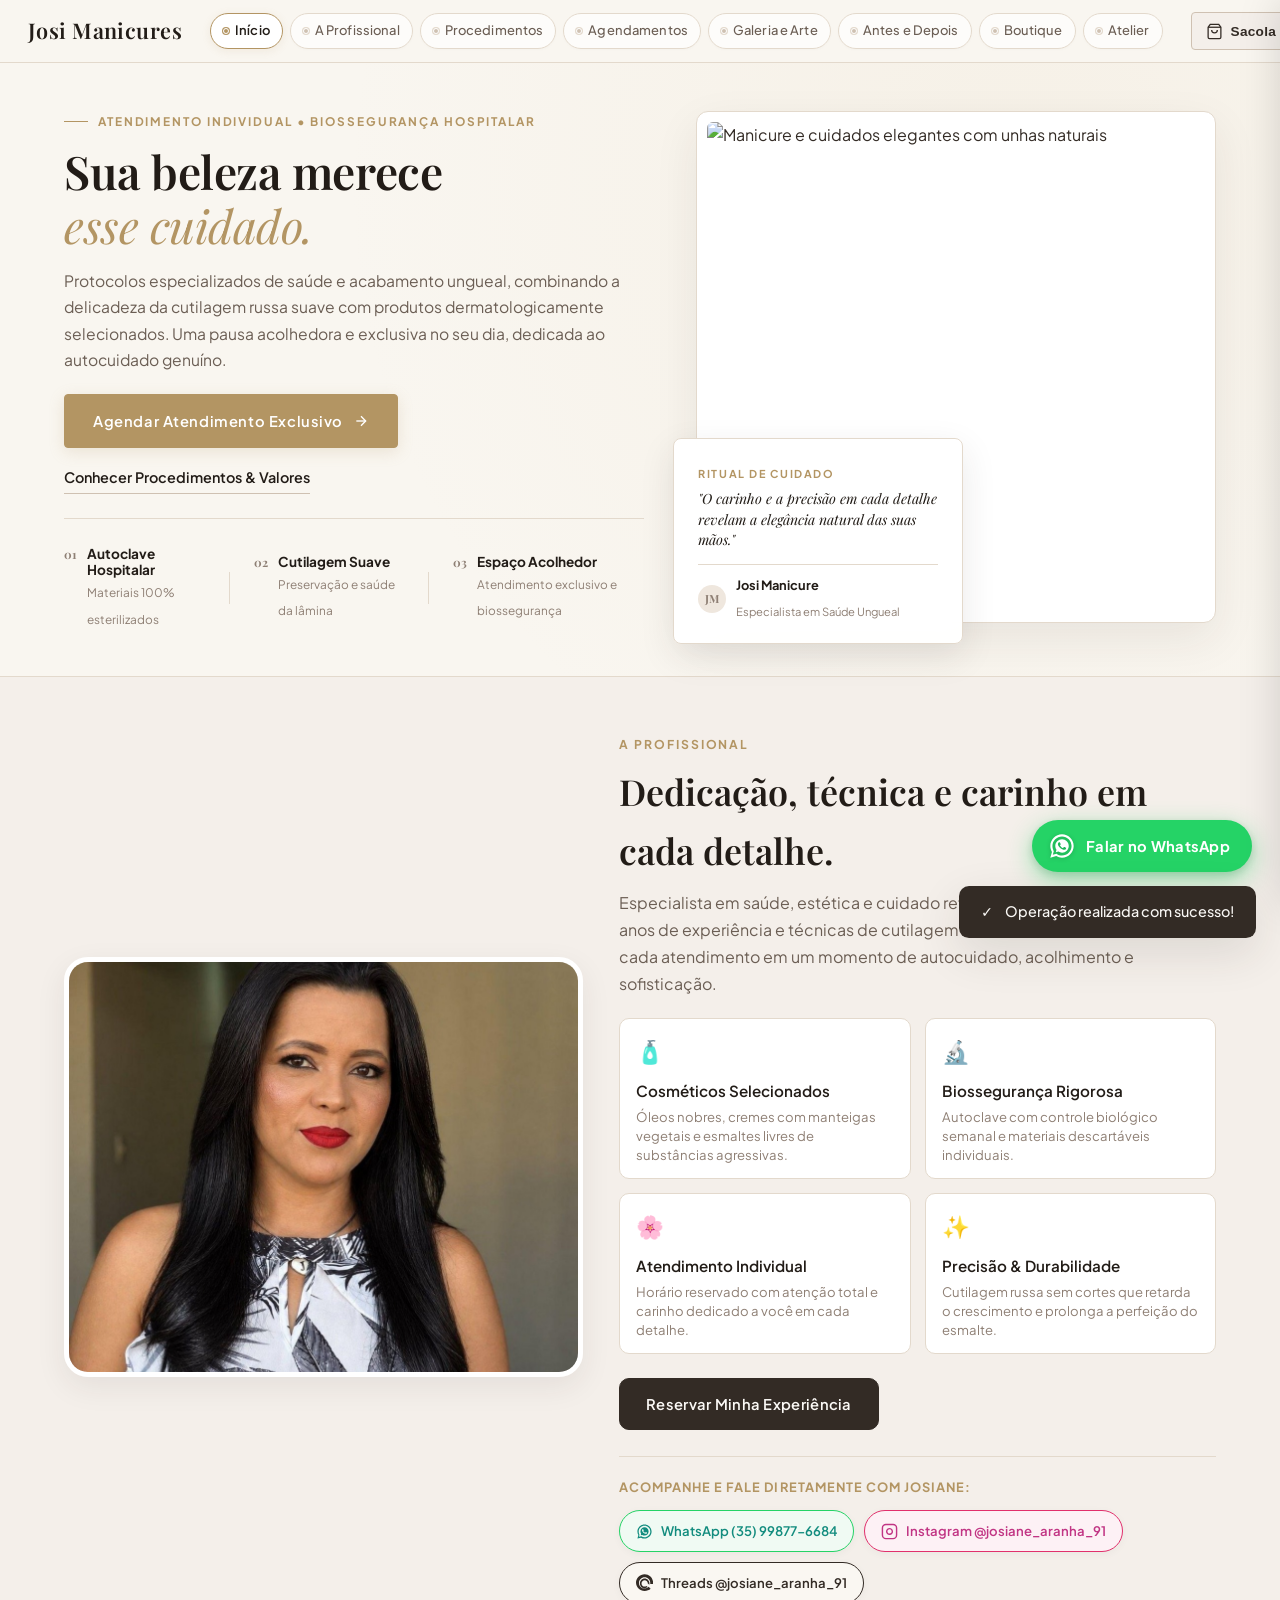
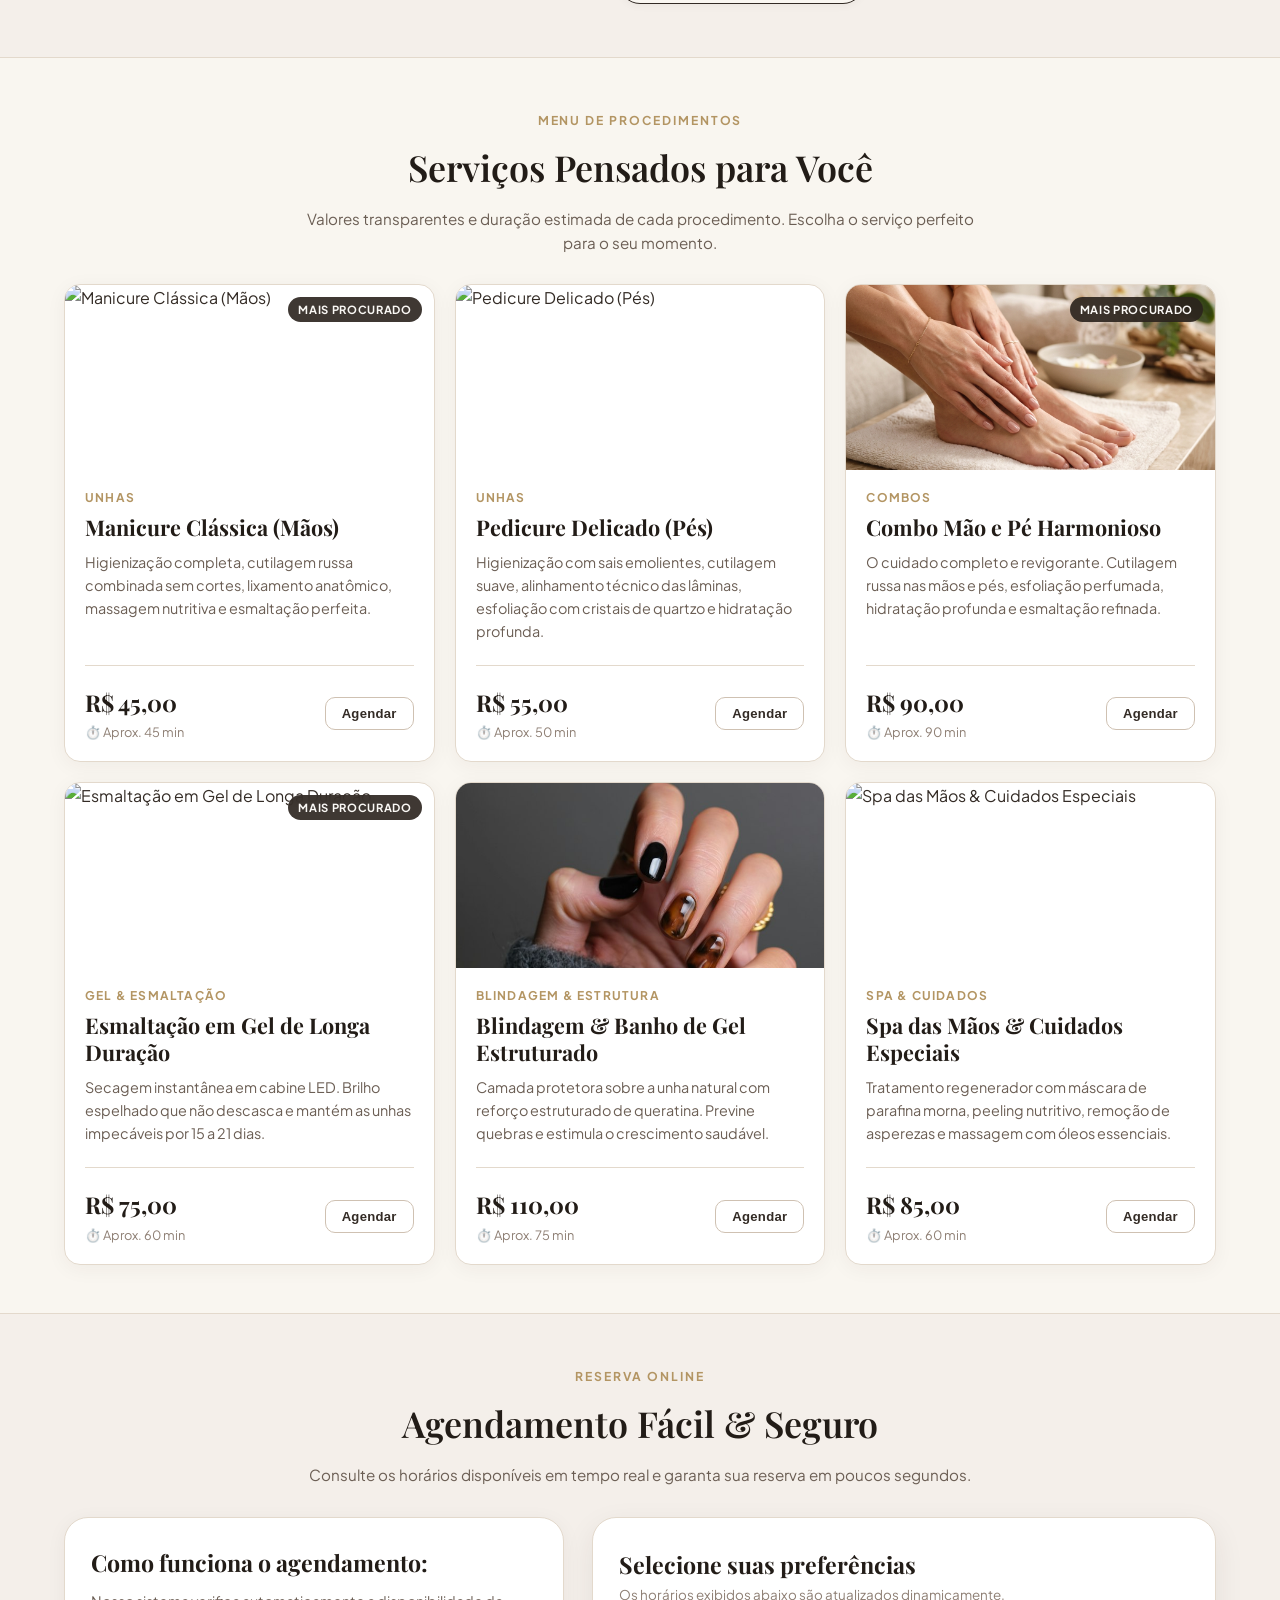
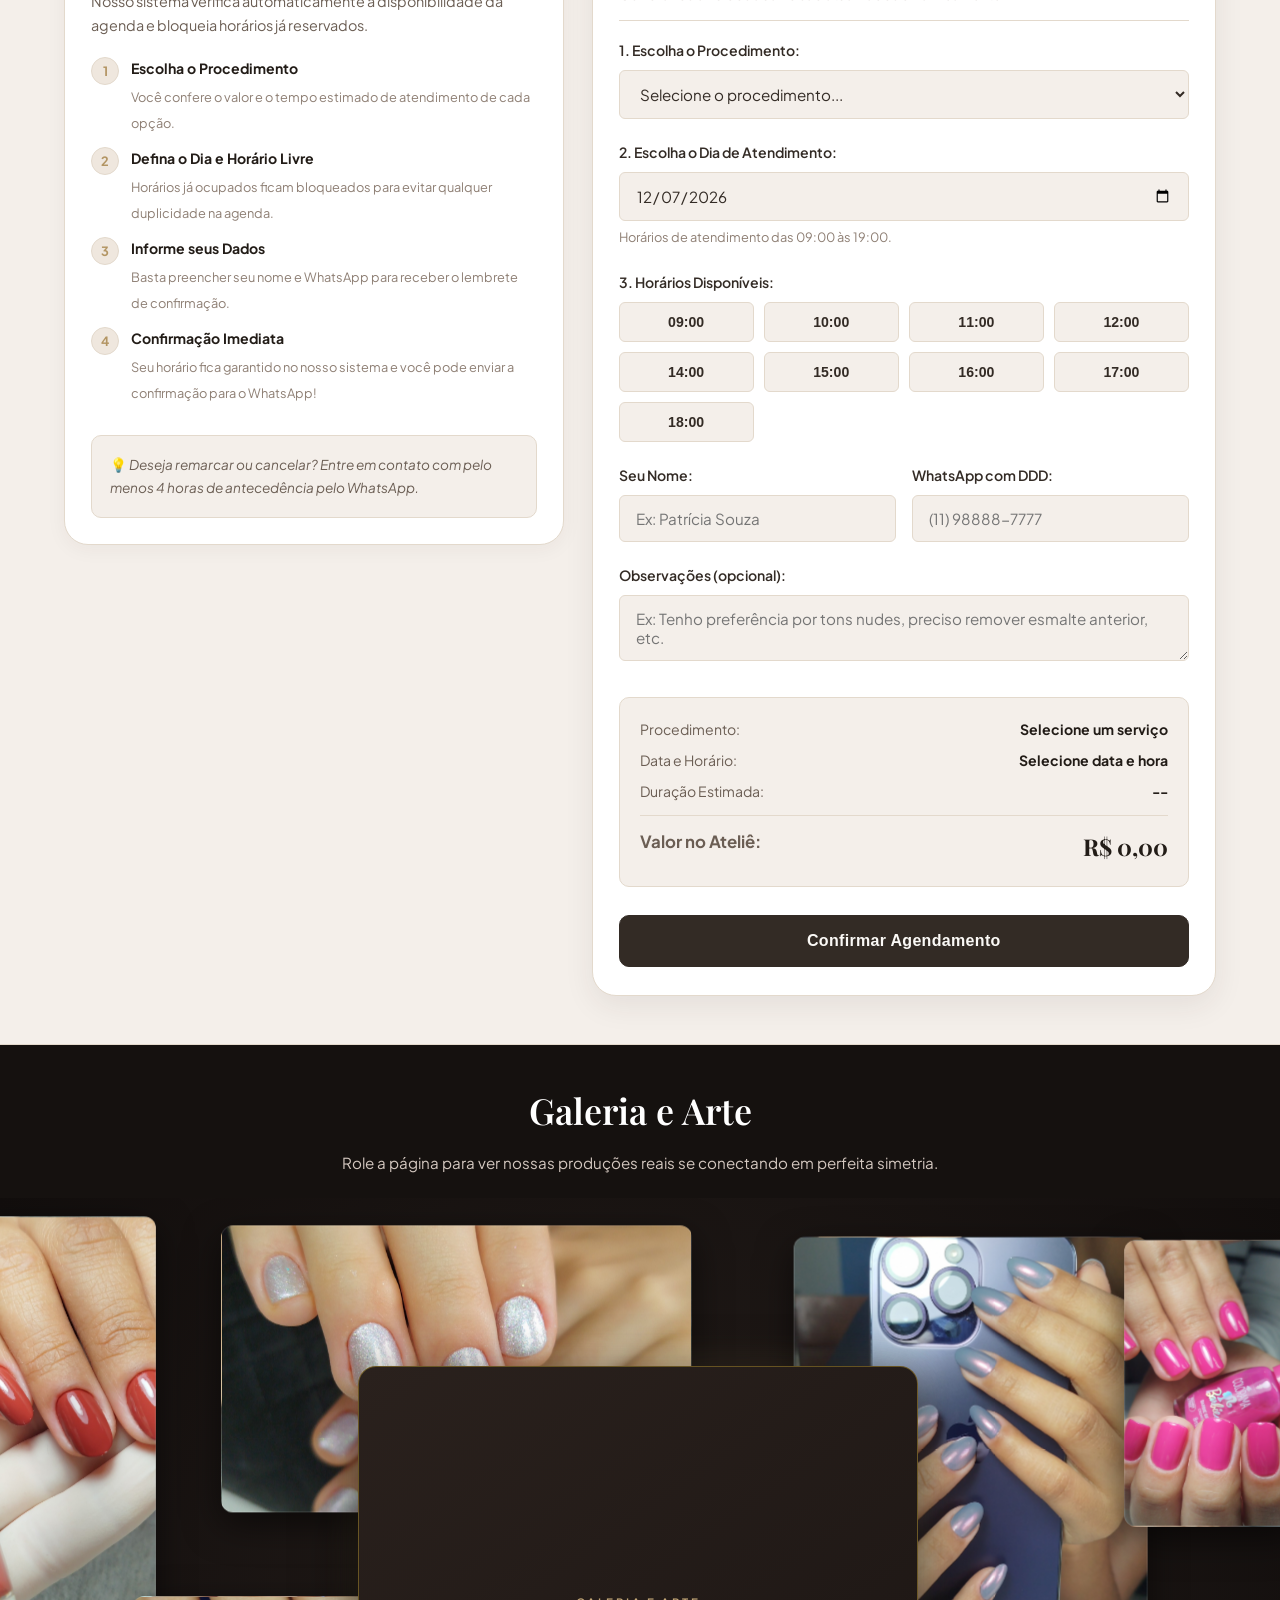
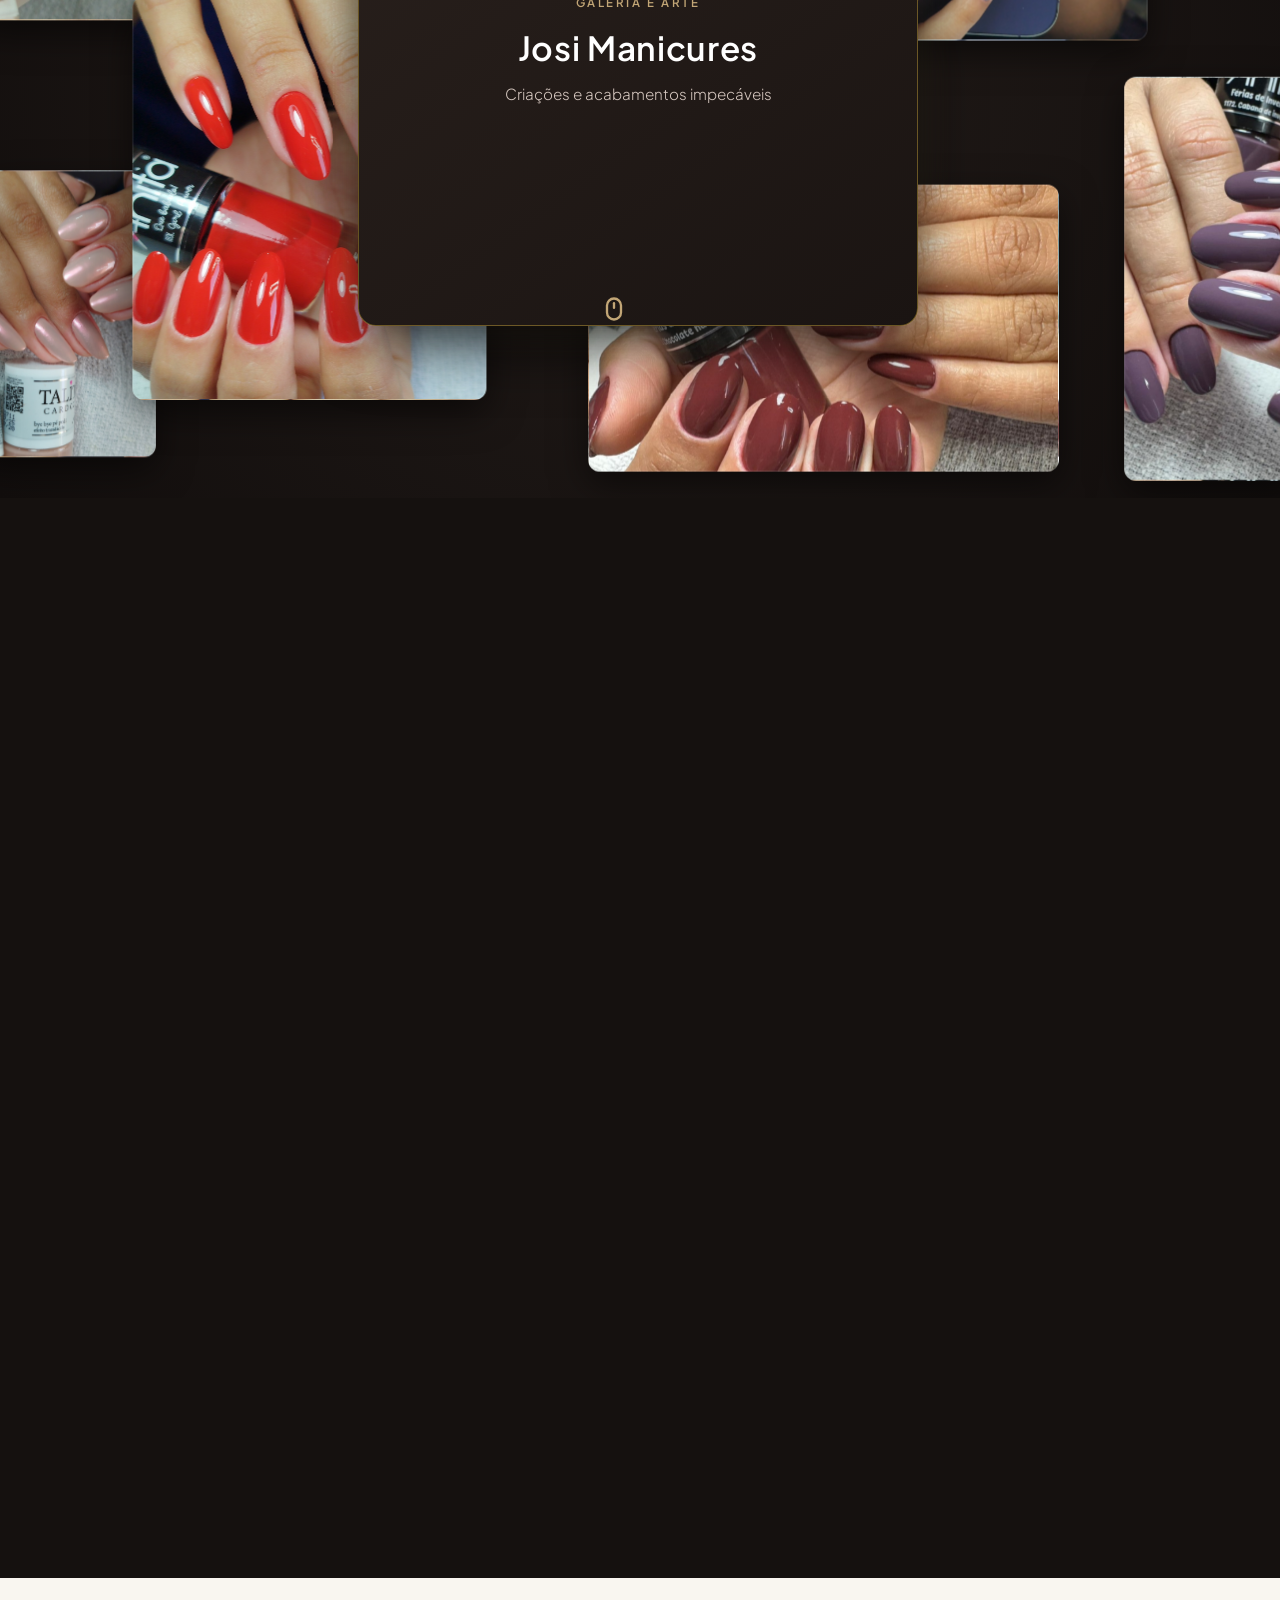
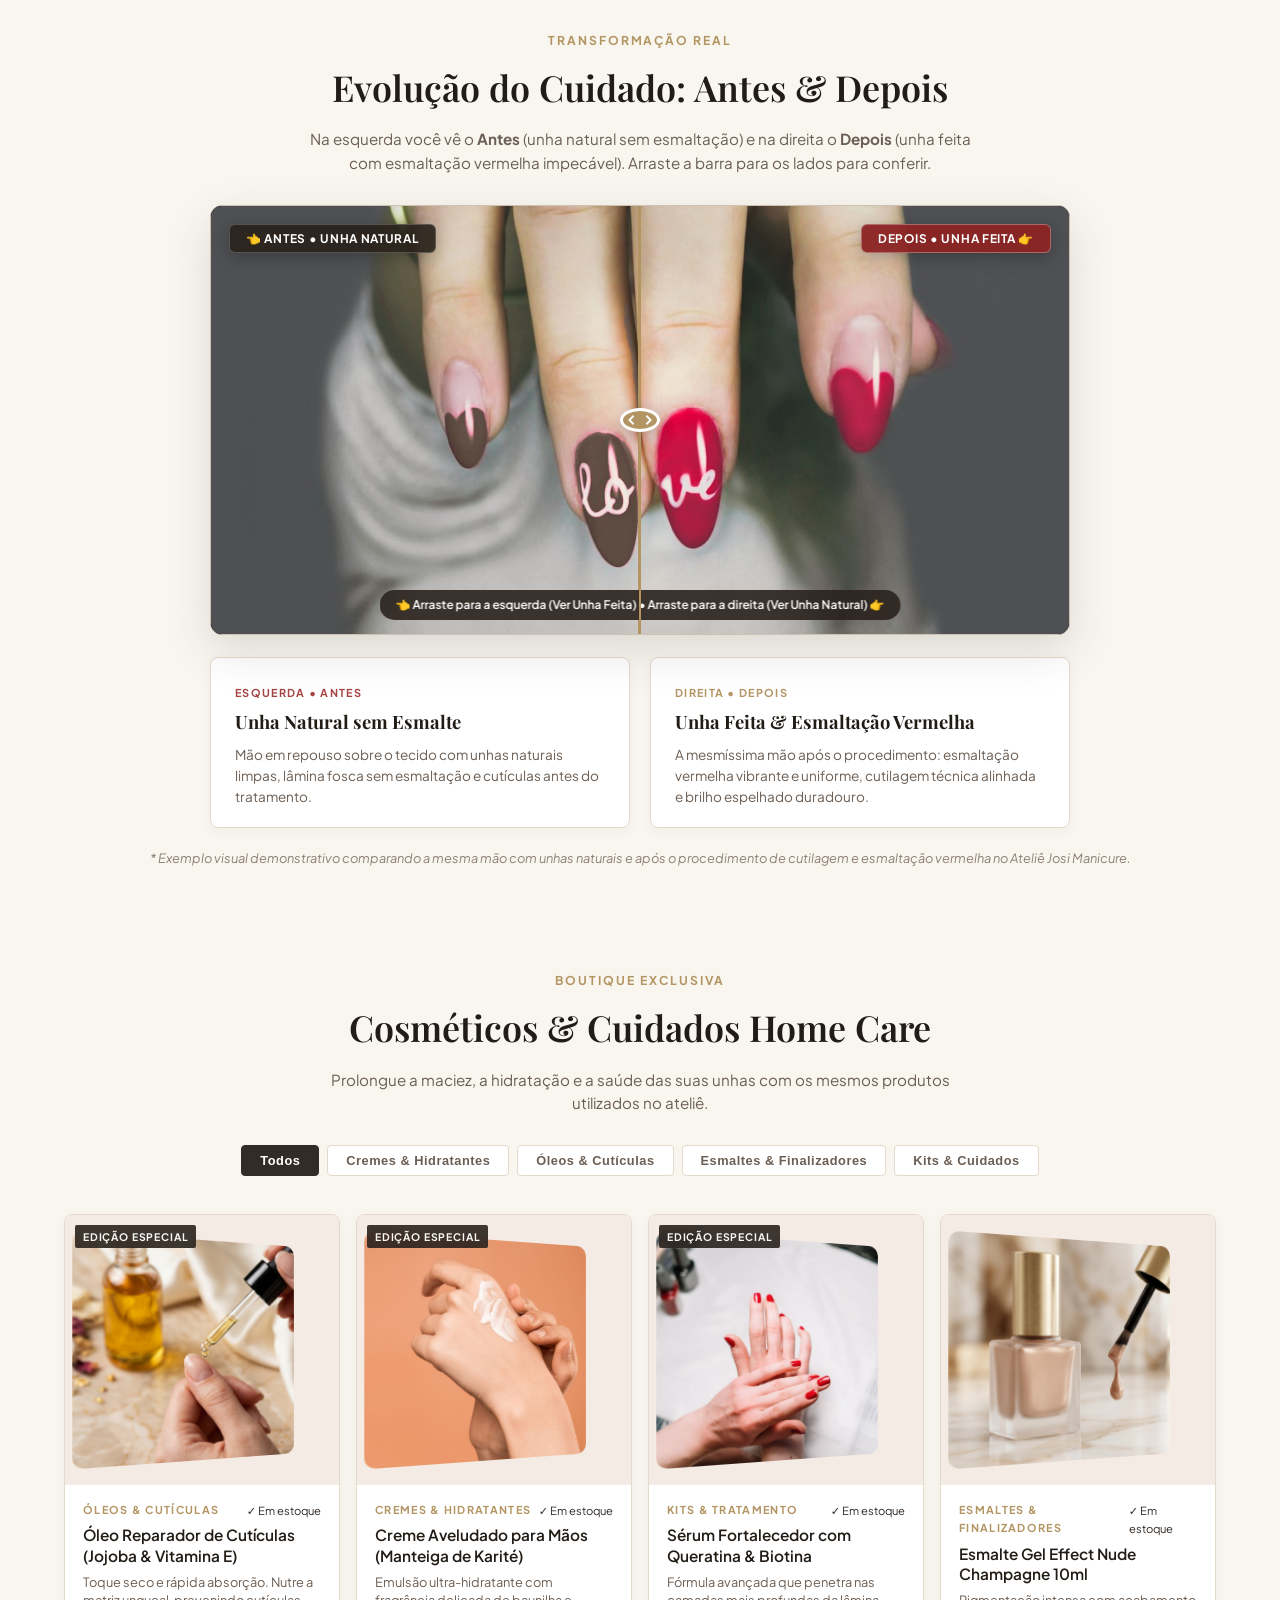
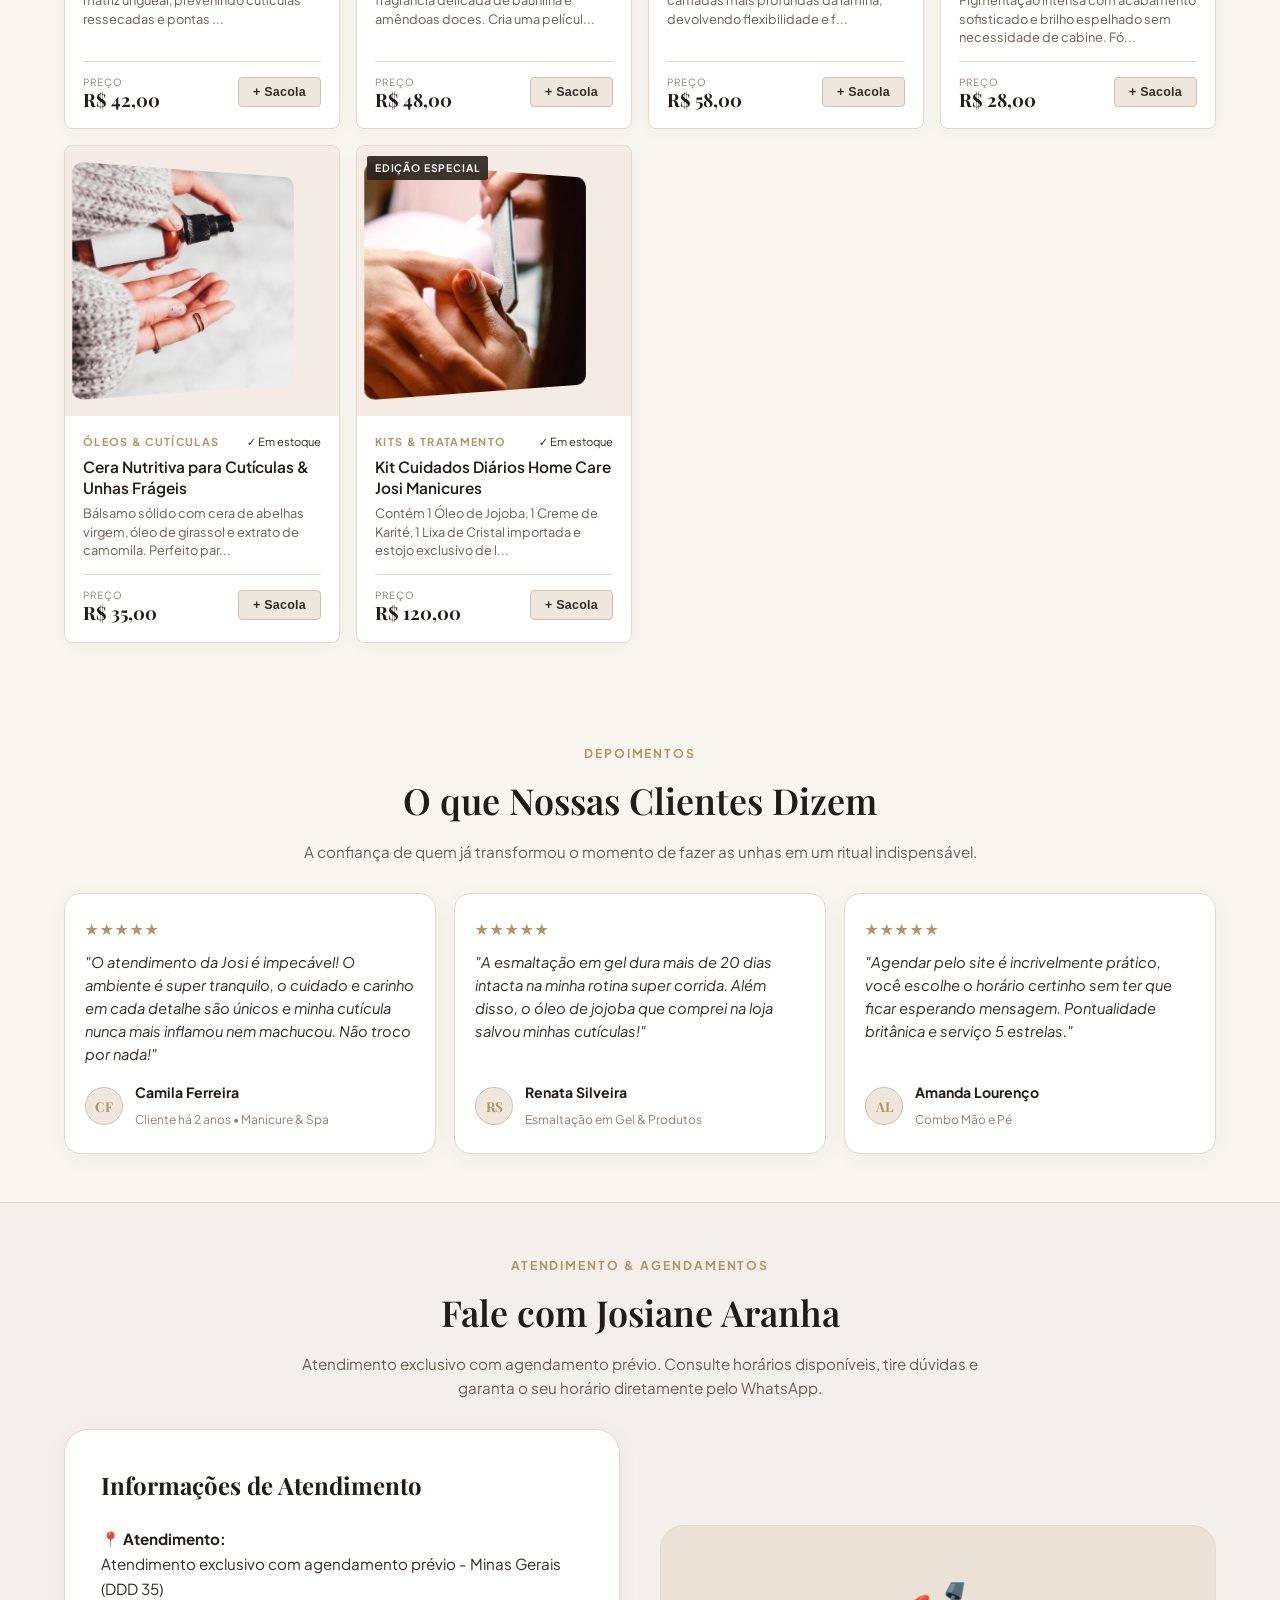
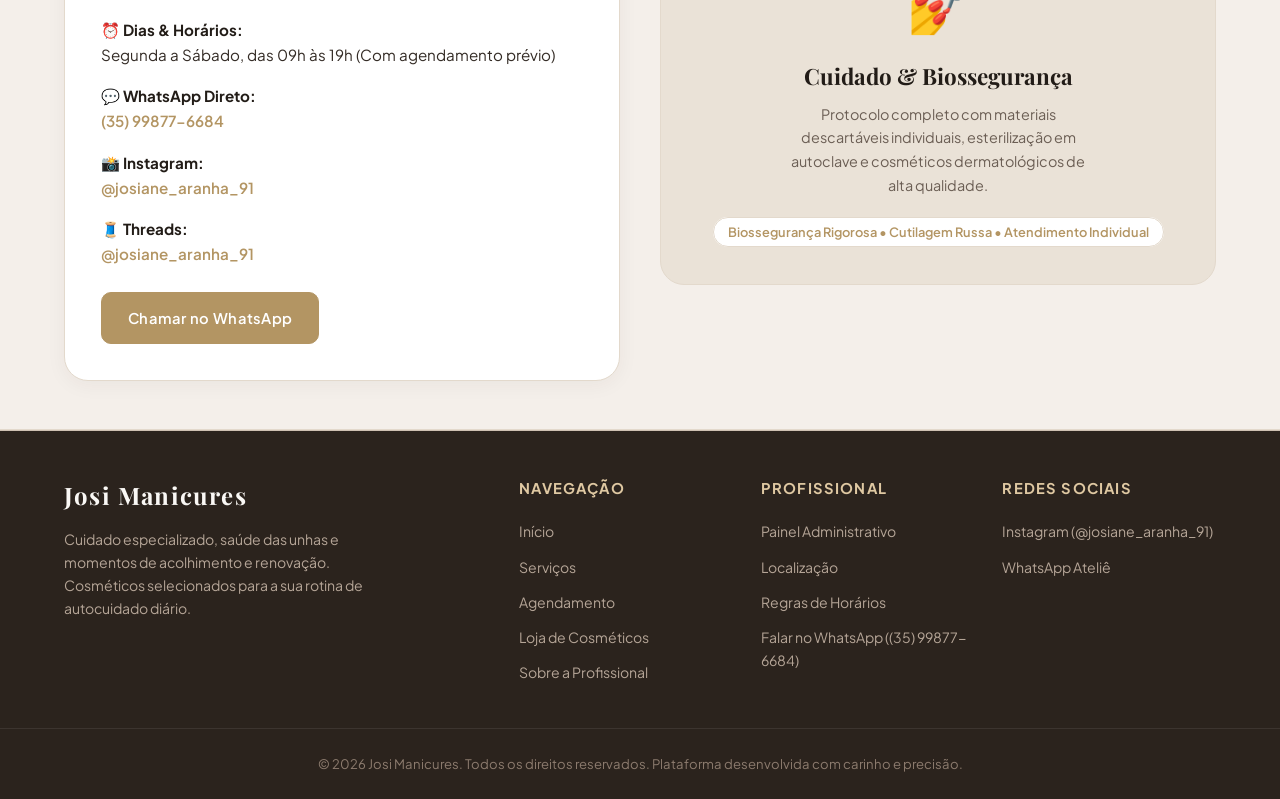
==== index.html @ b4ac2c83 "Reordenar secoes conforme solicitado: A Profissional -> Agendamentos -> Galeria e Arte -> Antes e De" ====
<!DOCTYPE html>
<html lang="pt-BR">
<head>
  <meta charset="UTF-8">
  <meta name="viewport" content="width=device-width, initial-scale=1.0">
  <title>Josi Manicure | Ateliê Privé de Beleza & Saúde Ungueal</title>
  
  <!-- Fontes Google Nobres & Editoriais -->
  <link rel="preconnect" href="https://fonts.googleapis.com">
  <link rel="preconnect" href="https://fonts.gstatic.com" crossorigin>
  <link href="https://fonts.googleapis.com/css2?family=Playfair+Display:ital,wght@0,400;0,500;0,600;0,700;1,400;1,500&family=Plus+Jakarta+Sans:wght@300;400;500;600;700&display=swap" rel="stylesheet">
  
  <link rel="stylesheet" href="styles.css">
</head>
<body>

  <!-- Navbar de Estética Editorial (Painel Fixo Elegante) -->
  <header class="navbar">
    <div class="container nav-container">
      <!-- Identidade Visual: Só 'Josi Manicures' -->
      <a href="#home" class="brand-link" title="Josi Manicures">
        <span class="brand-title" id="navBrandTitle">Josi Manicures</span>
      </a>

      <!-- Menu Principal Centralizado & Elegante com Círculo em Cada Opção -->
      <nav class="nav-links" id="navLinks">
        <a href="#home" class="nav-item-btn active">
          <span class="nav-circle-dot"></span>
          <span>Início</span>
        </a>
        <a href="#sobre" class="nav-item-btn">
          <span class="nav-circle-dot"></span>
          <span class="nowrap-text">A Profissional</span>
        </a>
        <a href="#servicos" class="nav-item-btn">
          <span class="nav-circle-dot"></span>
          <span>Procedimentos</span>
        </a>
        <a href="#agendamento" class="nav-item-btn">
          <span class="nav-circle-dot"></span>
          <span>Agendamentos</span>
        </a>
        <a href="#galeria" class="nav-item-btn">
          <span class="nav-circle-dot"></span>
          <span>Galeria e Arte</span>
        </a>
        <a href="#transformacoes" class="nav-item-btn">
          <span class="nav-circle-dot"></span>
          <span>Antes e Depois</span>
        </a>
        <a href="#loja" class="nav-item-btn">
          <span class="nav-circle-dot"></span>
          <span>Boutique</span>
        </a>
        <a href="#contato" class="nav-item-btn">
          <span class="nav-circle-dot"></span>
          <span>Atelier</span>
        </a>
      </nav>

      <!-- Ações do Header -->
      <div class="nav-actions">
        <!-- Sacola de Cosméticos Integrada & Coordenada -->
        <button class="nav-cart-btn" id="openCartBtn" aria-label="Abrir Sacola de Cosméticos">
          <svg width="17" height="17" viewBox="0 0 24 24" fill="none" stroke="currentColor" stroke-width="1.8">
            <path d="M6 2L3 6v14a2 2 0 0 0 2 2h14a2 2 0 0 0 2-2V6l-3-4z"></path>
            <line x1="3" y1="6" x2="21" y2="6"></line>
            <path d="M16 10a4 4 0 0 1-8 0"></path>
          </svg>
          <span class="nav-cart-label">Sacola</span>
          <span class="cart-badge" id="cartBadgeCount">0</span>
        </button>

        <!-- Botão de Agendamento Editorial -->
        <a href="#agendamento" class="btn-editorial-book">
          <span>Agendar</span>
          <span class="btn-arrow-icon">→</span>
        </a>

        <!-- Menu Mobile -->
        <button class="menu-toggle-btn" id="menuToggleBtn" aria-label="Abrir Menu">
          <span></span>
          <span></span>
          <span></span>
        </button>
      </div>
    </div>
  </header>

  <!-- Banner Principal / Composição Editorial Assimétrica -->
  <section class="hero-section" id="home">
    <div class="container">
      <div class="hero-editorial-grid">
        
        <!-- Coluna Esquerda: Conteúdo & Tipografia com Voz de Atelier -->
        <div class="hero-editorial-left">
          <div class="hero-collection-stamp">
            <span class="stamp-line"></span>
            <span class="stamp-text">ATENDIMENTO INDIVIDUAL • BIOSSEGURANÇA HOSPITALAR</span>
          </div>

          <h1 class="hero-editorial-heading">
            Sua beleza merece <br>
            <span class="serif-accent">esse cuidado.</span>
          </h1>

          <p class="hero-editorial-body" id="heroDesc">
            Protocolos especializados de saúde e acabamento ungueal, combinando a delicadeza 
            da cutilagem russa suave com produtos dermatologicamente selecionados. 
            Uma pausa acolhedora e exclusiva no seu dia, dedicada ao autocuidado genuíno.
          </p>

          <!-- Bloco de Agendamento Refinado -->
          <div class="hero-editorial-actions">
            <a href="#agendamento" class="btn-atelier-primary">
              <span>Agendar Atendimento Exclusivo</span>
              <svg width="16" height="16" viewBox="0 0 24 24" fill="none" stroke="currentColor" stroke-width="2">
                <line x1="5" y1="12" x2="19" y2="12"></line>
                <polyline points="12 5 19 12 12 19"></polyline>
              </svg>
            </a>
            <a href="#servicos" class="btn-atelier-secondary">
              <span>Conhecer Procedimentos & Valores</span>
            </a>
          </div>

          <!-- Pilares de Confiança em Linha Fina Editorial -->
          <div class="hero-editorial-manifesto">
            <div class="manifesto-pill">
              <span class="manifesto-num">01</span>
              <div>
                <strong>Autoclave Hospitalar</strong>
                <span>Materiais 100% esterilizados</span>
              </div>
            </div>
            <div class="manifesto-sep"></div>
            <div class="manifesto-pill">
              <span class="manifesto-num">02</span>
              <div>
                <strong>Cutilagem Suave</strong>
                <span>Preservação e saúde da lâmina</span>
              </div>
            </div>
            <div class="manifesto-sep"></div>
            <div class="manifesto-pill">
              <span class="manifesto-num">03</span>
              <div>
                <strong>Espaço Acolhedor</strong>
                <span>Atendimento exclusivo e biossegurança</span>
              </div>
            </div>
          </div>
        </div>

        <!-- Coluna Direita: Fotografia Editorial Ampla & Sobreposição de Detalhe -->
        <div class="hero-editorial-right">
          <div class="editorial-portrait-frame">
            <img src="https://images.unsplash.com/photo-1604654894610-df63bc536371?auto=format&fit=crop&w=900&q=85" 
                 alt="Manicure e cuidados elegantes com unhas naturais" 
                 class="editorial-main-img" id="heroImage">
            
            <!-- Detalhe Flutuante Assimétrico (Sensorial) -->
            <div class="editorial-overlap-card">
              <span class="overlap-tag">RITUAL DE CUIDADO</span>
              <p class="overlap-quote">"O carinho e a precisão em cada detalhe revelam a elegância natural das suas mãos."</p>
              <div class="overlap-signature">
                <span class="sig-monogram">JM</span>
                <div>
                  <strong>Josi Manicure</strong>
                  <span>Especialista em Saúde Ungueal</span>
                </div>
              </div>
            </div>
          </div>
        </div>

      </div>
    </div>
  </section>

  <!-- Seção Sobre a Profissional -->
  <section class="section section-bg-soft" id="sobre">
    <div class="container">
      <div class="about-grid">
        <div class="about-img-box">
          <img src="assets/josi-profissional.jpg" 
               alt="Josiane Aranha - Especialista em Saúde e Estética Ungueal" 
               class="about-img" id="aboutProfessionalPhoto">
        </div>
        <div class="about-content">
          <span class="section-tag">A PROFISSIONAL</span>
          <h2 class="section-title">Dedicação, técnica e carinho em cada detalhe.</h2>
          <p class="about-bio" id="aboutBioText">
            Olá, seja muito bem-vinda! Acredito que cuidar das mãos e dos pés vai muito além da estética: é um ritual de amor-próprio, autoestima e relaxamento.
            Trabalho com protocolos rigorosos de biossegurança hospitalar, instrumentos esterilizados em autoclave e produtos de alta tecnologia dermatológica para garantir saúde e durabilidade às suas unhas.
          </p>

          <div class="about-pillars">
            <div class="pillar-item">
              <div class="pillar-icon">🧴</div>
              <h4>Cosméticos Selecionados</h4>
              <p>Óleos nobres, cremes com manteigas vegetais e esmaltes livres de substâncias agressivas.</p>
            </div>
            <div class="pillar-item">
              <div class="pillar-icon">🔬</div>
              <h4>Biossegurança Rigorosa</h4>
              <p>Autoclave com controle biológico semanal e materiais descartáveis individuais.</p>
            </div>
            <div class="pillar-item">
              <div class="pillar-icon">🌸</div>
              <h4>Atendimento Individual</h4>
              <p>Horário reservado com atenção total e carinho dedicado a você em cada detalhe.</p>
            </div>
            <div class="pillar-item">
              <div class="pillar-icon">✨</div>
              <h4>Precisão & Durabilidade</h4>
              <p>Cutilagem russa sem cortes que retarda o crescimento e prolonga a perfeição do esmalte.</p>
            </div>
          </div>

          <div class="about-actions-group">
            <a href="#agendamento" class="btn btn-primary">Reservar Minha Experiência</a>
          </div>

          <!-- Contato Direto e Redes da Profissional (WhatsApp, Instagram, Threads) -->
          <div class="about-direct-contact">
            <span class="about-contact-label">Acompanhe e fale diretamente com Josiane:</span>
            <div class="about-social-buttons">
              <a href="https://wa.me/5535998776684" target="_blank" rel="noopener noreferrer" class="social-contact-pill whatsapp-pill">
                <svg width="17" height="17" viewBox="0 0 24 24" fill="currentColor">
                  <path d="M12.031 6.172c-3.181 0-5.767 2.586-5.768 5.766-.001 1.298.38 2.27 1.019 3.287l-.582 2.128 2.182-.573c.978.58 1.911.928 3.145.929 3.178 0 5.767-2.587 5.768-5.766.001-3.187-2.575-5.77-5.764-5.771zm3.392 8.244c-.144.405-.837.774-1.17.824-.299.045-.677.063-1.092-.069-.252-.08-.575-.187-.988-.365-1.739-.751-2.874-2.502-2.961-2.617-.087-.116-.708-.94-.708-1.793s.448-1.273.607-1.446c.159-.173.346-.217.462-.217l.332.007c.106.005.249-.04.39.299.144.35.491 1.199.534 1.286.043.087.072.188.014.304-.058.116-.087.188-.173.289l-.26.304c-.087.086-.177.18-.076.353.101.174.45 0.743.965 1.202.664.591 1.224.774 1.397.86.173.086.275.072.376-.043.101-.116.433-.506.549-.679.116-.173.231-.144.39-.086s1.011.477 1.184.564.289.13.332.202c.043.073.043.419-.101.824z"/>
                  <path d="M12 2C6.48 2 2 6.48 2 12c0 1.85.5 3.58 1.39 5.08L2 22l5.05-1.33A9.94 9.94 0 0012 22c5.52 0 10-4.48 10-10S17.52 2 12 2zm0 18.2c-1.63 0-3.14-.49-4.42-1.33l-.32-.2-3.15.83.84-3.07-.21-.34A8.17 8.17 0 013.8 12c0-4.52 3.68-8.2 8.2-8.2s8.2 3.68 8.2 8.2-3.68 8.2-8.2 8.2z"/>
                </svg>
                <span>WhatsApp (35) 99877-6684</span>
              </a>
              <a href="https://www.instagram.com/josiane_aranha_91?utm_source=ig_web_button_share_sheet&vrfl=ZDNlZDc0MzIxNw==" target="_blank" rel="noopener noreferrer" class="social-contact-pill instagram-pill">
                <svg width="17" height="17" viewBox="0 0 24 24" fill="none" stroke="currentColor" stroke-width="2">
                  <rect x="2" y="2" width="20" height="20" rx="5" ry="5"></rect>
                  <path d="M16 11.37A4 4 0 1 1 12.63 8 4 4 0 0 1 16 11.37z"></path>
                  <line x1="17.5" y1="6.5" x2="17.51" y2="6.5"></line>
                </svg>
                <span>Instagram @josiane_aranha_91</span>
              </a>
              <a href="https://www.threads.net/@josiane_aranha_91" target="_blank" rel="noopener noreferrer" class="social-contact-pill threads-pill">
                <svg width="17" height="17" viewBox="0 0 24 24" fill="currentColor">
                  <path d="M12.186 24C5.467 24 0 18.673 0 12.122 0 5.57 5.467.243 12.186.243c6.643 0 11.95 5.228 11.95 11.879 0 .617-.047 1.23-.14 1.832h-3.923c.047-.58.07-.942.07-1.393 0-4.41-3.568-7.986-7.957-7.986-4.389 0-7.957 3.576-7.957 7.986 0 4.411 3.568 7.987 7.957 7.987 2.148 0 4.145-.85 5.623-2.387l2.84 2.766C18.665 22.84 15.545 24 12.186 24zm4.498-10.742c0-2.482-1.99-4.502-4.444-4.502-2.455 0-4.445 2.02-4.445 4.502 0 2.483 1.99 4.503 4.445 4.503.963 0 1.86-.316 2.593-.859l1.649 1.606c-1.196.964-2.69 1.542-4.242 1.542-3.714 0-6.734-3.056-6.734-6.792 0-3.735 3.02-6.791 6.734-6.791 3.715 0 6.735 3.056 6.735 6.791 0 .654-.093 1.306-.279 1.932l-2.216-2.164a2.26 2.26 0 0 0 .004-.268z"/>
                </svg>
                <span>Threads @josiane_aranha_91</span>
              </a>
            </div>
          </div>
        </div>
      </div>
    </div>
  </section>

  <!-- Seção de Serviços & Preços -->
  <section class="section" id="servicos">
    <div class="container">
      <div class="section-header">
        <span class="section-tag">MENU DE PROCEDIMENTOS</span>
        <h2 class="section-title">Serviços Pensados para Você</h2>
        <p class="section-subtitle">Valores transparentes e duração estimada de cada procedimento. Escolha o serviço perfeito para o seu momento.</p>
      </div>

      <!-- Grid de Serviços Carregados Dinamicamente da Camada de Dados -->
      <div class="services-grid" id="servicesGrid">
        <!-- Injetado dinamicamente via script.js a partir do AppDB -->
      </div>
    </div>
  </section>

  <!-- Seção de Agendamento Online Dinâmico -->
  <section class="section section-bg-soft booking-section" id="agendamento">
    <div class="container">
      <div class="section-header">
        <span class="section-tag">RESERVA ONLINE</span>
        <h2 class="section-title">Agendamento Fácil & Seguro</h2>
        <p class="section-subtitle">Consulte os horários disponíveis em tempo real e garanta sua reserva em poucos segundos.</p>
      </div>

      <div class="booking-layout">
        <!-- Guia e Regras da Agenda -->
        <div class="booking-guide-box">
          <h3>Como funciona o agendamento:</h3>
          <p>Nosso sistema verifica automaticamente a disponibilidade da agenda e bloqueia horários já reservados.</p>

          <ul class="rules-list">
            <li>
              <div class="rule-number">1</div>
              <div>
                <strong>Escolha o Procedimento</strong>
                <span>Você confere o valor e o tempo estimado de atendimento de cada opção.</span>
              </div>
            </li>
            <li>
              <div class="rule-number">2</div>
              <div>
                <strong>Defina o Dia e Horário Livre</strong>
                <span>Horários já ocupados ficam bloqueados para evitar qualquer duplicidade na agenda.</span>
              </div>
            </li>
            <li>
              <div class="rule-number">3</div>
              <div>
                <strong>Informe seus Dados</strong>
                <span>Basta preencher seu nome e WhatsApp para receber o lembrete de confirmação.</span>
              </div>
            </li>
            <li>
              <div class="rule-number">4</div>
              <div>
                <strong>Confirmação Imediata</strong>
                <span>Seu horário fica garantido no nosso sistema e você pode enviar a confirmação para o WhatsApp!</span>
              </div>
            </li>
          </ul>

          <div class="booking-callout" style="margin-top: 30px; padding: 18px; background: var(--bg-surface-soft); border-radius: var(--radius-sm); border: 1px solid var(--nude-border); font-size: 0.85rem; color: var(--text-muted);">
            💡 <em>Deseja remarcar ou cancelar? Entre em contato com pelo menos 4 horas de antecedência pelo WhatsApp.</em>
          </div>
        </div>

        <!-- Formulário Dinâmico de Agendamento -->
        <div class="booking-form-card">
          <div class="booking-form-header">
            <h3>Selecione suas preferências</h3>
            <p>Os horários exibidos abaixo são atualizados dinamicamente.</p>
          </div>

          <form id="clientBookingForm">
            <!-- 1. Procedimento -->
            <div class="form-group">
              <label for="bookServiceSelect" class="form-label">1. Escolha o Procedimento:</label>
              <select id="bookServiceSelect" class="form-control" required>
                <option value="" disabled selected>Carregando serviços...</option>
              </select>
            </div>

            <!-- 2. Data -->
            <div class="form-group">
              <label for="bookDateInput" class="form-label">2. Escolha o Dia de Atendimento:</label>
              <input type="date" id="bookDateInput" class="form-control" required>
              <small id="dayStatusNotice" style="display:block; margin-top: 6px; font-size: 0.8rem; color: var(--text-light);"></small>
            </div>

            <!-- 3. Horários Livres Calculados em Tempo Real -->
            <div class="form-group">
              <label class="form-label">3. Horários Disponíveis:</label>
              <div class="time-slots-grid" id="timeSlotsContainer">
                <div class="slots-empty-notice">Selecione uma data para ver os horários livres.</div>
              </div>
              <input type="hidden" id="selectedTimeValue" required>
            </div>

            <!-- 4. Dados da Cliente -->
            <div class="form-row">
              <div class="form-group">
                <label for="clientFullName" class="form-label">Seu Nome:</label>
                <input type="text" id="clientFullName" class="form-control" placeholder="Ex: Patrícia Souza" required>
              </div>
              <div class="form-group">
                <label for="clientPhoneInput" class="form-label">WhatsApp com DDD:</label>
                <input type="tel" id="clientPhoneInput" class="form-control" placeholder="(11) 98888-7777" required>
              </div>
            </div>

            <div class="form-group">
              <label for="clientNotesInput" class="form-label">Observações (opcional):</label>
              <textarea id="clientNotesInput" class="form-control" rows="2" placeholder="Ex: Tenho preferência por tons nudes, preciso remover esmalte anterior, etc."></textarea>
            </div>

            <!-- Resumo Dinâmico da Reserva -->
            <div class="booking-summary-panel">
              <div class="summary-row">
                <span>Procedimento:</span>
                <strong id="summaryServiceName">Selecione um serviço</strong>
              </div>
              <div class="summary-row">
                <span>Data e Horário:</span>
                <strong id="summaryDateString">Selecione data e hora</strong>
              </div>
              <div class="summary-row">
                <span>Duração Estimada:</span>
                <strong id="summaryDuration">--</strong>
              </div>
              <div class="summary-row total-row">
                <span>Valor no Ateliê:</span>
                <span class="summary-price-tag" id="summaryPriceText">R$ 0,00</span>
              </div>
            </div>

            <button type="submit" class="btn btn-primary btn-large w-100" id="btnSubmitBooking">
              Confirmar Agendamento
            </button>
          </form>
        </div>
      </div>
    </div>
  </section>

  <!-- Seção Galeria Mosaico 3D (Efeito Scroll Reveal com Fotos Reais de Unhas) -->
  <section class="mosaic-gallery-section" id="galeria">
    <div class="container mosaic-intro-container">
      <div class="section-header" style="margin-bottom: 24px;">
        <h2 class="section-title">Galeria e Arte</h2>
        <p class="section-subtitle">
          Role a página para ver nossas produções reais se conectando em perfeita simetria.
        </p>
      </div>
    </div>

    <!-- Scroll Track para animação 3D de rolagem -->
    <div class="mosaic-scroll-track" id="mosaicTrack">
      <div class="mosaic-sticky-viewport">
        <div class="mosaic-wrapper" id="mosaicWrapper">
          <div class="mosaic-tile tile-1" style="background-image: url('assets/galeria/unha-9.jpg'); --bg: url('assets/galeria/unha-9.jpg');">
            <img src="assets/galeria/unha-9.jpg" alt="Arte e Cuidado Ungueal" class="mosaic-tile-img" loading="eager">
          </div>
          <div class="mosaic-tile tile-2" style="background-image: url('assets/galeria/unha-2.jpg'); --bg: url('assets/galeria/unha-2.jpg');">
            <img src="assets/galeria/unha-2.jpg" alt="Arte e Cuidado Ungueal" class="mosaic-tile-img" loading="eager">
          </div>
          <div class="mosaic-tile tile-3" style="background-image: url('assets/galeria/unha-3.jpg'); --bg: url('assets/galeria/unha-3.jpg');">
            <img src="assets/galeria/unha-3.jpg" alt="Arte e Cuidado Ungueal" class="mosaic-tile-img" loading="eager">
          </div>
          <div class="mosaic-tile tile-4" style="background-image: url('assets/galeria/unha-4.jpg'); --bg: url('assets/galeria/unha-4.jpg');">
            <img src="assets/galeria/unha-4.jpg" alt="Arte e Cuidado Ungueal" class="mosaic-tile-img" loading="eager">
          </div>
          
          <div class="mosaic-tile center" id="mosaicCenter">
            <hgroup>
              <span class="mosaic-center-badge">GALERIA E ARTE</span>
              <h3 class="mosaic-center-brand">Josi Manicures</h3>
              <p class="mosaic-center-sub">Criações e acabamentos impecáveis</p>
            </hgroup>
            <div class="mouse">
              <svg viewBox="0 0 24 24" width="28" height="28" fill="none" stroke="currentColor" stroke-width="2" stroke-linecap="round" stroke-linejoin="round">
                <rect x="6" y="3" width="12" height="18" rx="6"></rect>
                <line x1="12" y1="7" x2="12" y2="11"></line>
              </svg>
            </div>
          </div>

          <div class="mosaic-tile tile-5" style="background-image: url('assets/galeria/unha-5.jpg'); --bg: url('assets/galeria/unha-5.jpg');">
            <img src="assets/galeria/unha-5.jpg" alt="Arte e Cuidado Ungueal" class="mosaic-tile-img" loading="eager">
          </div>
          <div class="mosaic-tile tile-6" style="background-image: url('assets/galeria/unha-6.jpg'); --bg: url('assets/galeria/unha-6.jpg');">
            <img src="assets/galeria/unha-6.jpg" alt="Arte e Cuidado Ungueal" class="mosaic-tile-img" loading="eager">
          </div>
          <div class="mosaic-tile tile-7" style="background-image: url('assets/galeria/unha-7.jpg'); --bg: url('assets/galeria/unha-7.jpg');">
            <img src="assets/galeria/unha-7.jpg" alt="Arte e Cuidado Ungueal" class="mosaic-tile-img" loading="eager">
          </div>
          <div class="mosaic-tile tile-8" style="background-image: url('assets/galeria/unha-8.jpg'); --bg: url('assets/galeria/unha-8.jpg');">
            <img src="assets/galeria/unha-8.jpg" alt="Arte e Cuidado Ungueal" class="mosaic-tile-img" loading="eager">
          </div>
        </div>

        <!-- Indicador Elegante de Mosaico Montado -->
        <div class="mosaic-assembled-pill" id="mosaicAssembledPill">
          <span class="pill-dot">✦</span>
          <span>Mosaico completo • Passe o cursor ou toque nas unhas para admirar</span>
        </div>
      </div>
    </div>
  </section>

  <!-- Seção Antes & Depois -->
  <section class="section" id="transformacoes">
    <div class="container">
      <div class="section-header">
        <span class="section-tag">TRANSFORMAÇÃO REAL</span>
        <h2 class="section-title">Evolução do Cuidado: Antes & Depois</h2>
        <p class="section-subtitle">
          Na esquerda você vê o <strong>Antes</strong> (unha natural sem esmaltação) e na direita o <strong>Depois</strong> (unha feita com esmaltação vermelha impecável). Arraste a barra para os lados para conferir.
        </p>
      </div>

      <!-- Container do Comparador de Fotografia Real (Cores 100% Naturais da Pele e Ambiente) -->
      <div class="ba-container" id="baContainer">
        <!-- Badges Fixos nos Cantos (Esquerda: Antes | Direita: Depois) -->
        <div class="ba-fixed-badge before-fixed-badge">👈 ANTES • Unha Natural</div>
        <div class="ba-fixed-badge after-fixed-badge">DEPOIS • Unha Feita 👉</div>

        <!-- Camada Base Fundo (Lado Direito): DEPOIS - Unha Feita com Esmaltação Vermelha -->
        <div class="ba-layer ba-base-layer">
          <img src="assets/unhas-vermelhas-depois.jpg" 
               alt="Depois: Mão com unhas feitas e esmaltação vermelha de acabamento profissional" 
               class="ba-photo-img ba-img-after" id="baBaseImg">
        </div>

        <!-- Camada Superior Recortável (Lado Esquerdo): ANTES - Unha Natural sem Esmalte -->
        <div class="ba-layer ba-clipped-layer" id="baBeforeSide">
          <img src="assets/unhas-naturais-antes.jpg" 
               alt="Antes: Mesmíssima mão com unhas naturais limpas sem camada de esmalte" 
               class="ba-photo-img ba-img-before" id="baClippedImg">
        </div>

        <!-- Barra Divisora com Alça Central -->
        <div class="ba-divider-handle" id="baDividerHandle">
          <div class="handle-vertical-line"></div>
          <div class="handle-circle-knob">
            <svg width="18" height="18" viewBox="0 0 24 24" fill="none" stroke="currentColor" stroke-width="2.5">
              <polyline points="15 18 9 12 15 6"></polyline>
            </svg>
            <svg width="18" height="18" viewBox="0 0 24 24" fill="none" stroke="currentColor" stroke-width="2.5">
              <polyline points="9 18 15 12 9 6"></polyline>
            </svg>
          </div>
          <div class="handle-vertical-line"></div>
        </div>

        <div class="ba-instruction-pill">
          <span>👈 Arraste para a esquerda (Ver Unha Feita) • Arraste para a direita (Ver Unha Natural) 👉</span>
        </div>
      </div>

      <!-- Bloco de Textos Explicativos FORA da área arrastável -->
      <div class="ba-descriptions-row">
        <div class="ba-desc-card before-desc-card">
          <span class="desc-card-tag before-tag">Esquerda • Antes</span>
          <h4>Unha Natural sem Esmalte</h4>
          <p>Mão em repouso sobre o tecido com unhas naturais limpas, lâmina fosca sem esmaltação e cutículas antes do tratamento.</p>
        </div>

        <div class="ba-desc-card after-desc-card">
          <span class="desc-card-tag after-tag">Direita • Depois</span>
          <h4>Unha Feita & Esmaltação Vermelha</h4>
          <p>A mesmíssima mão após o procedimento: esmaltação vermelha vibrante e uniforme, cutilagem técnica alinhada e brilho espelhado duradouro.</p>
        </div>
      </div>

      <div style="text-align: center; margin-top: 16px;">
        <small style="font-size: 0.8rem; color: var(--text-light); font-style: italic;">
          * Exemplo visual demonstrativo comparando a mesma mão com unhas naturais e após o procedimento de cutilagem e esmaltação vermelha no Ateliê Josi Manicure.
        </small>
      </div>
    </div>
  </section>

  <!-- Loja de Cosméticos e Cuidados -->
  <section class="section" id="loja">
    <div class="container">
      <div class="section-header">
        <span class="section-tag">BOUTIQUE EXCLUSIVA</span>
        <h2 class="section-title">Cosméticos & Cuidados Home Care</h2>
        <p class="section-subtitle">Prolongue a maciez, a hidratação e a saúde das suas unhas com os mesmos produtos utilizados no ateliê.</p>
      </div>

      <!-- Filtros da Loja -->
      <div class="store-filter-bar">
        <button class="store-filter-btn active" data-category="all">Todos</button>
        <button class="store-filter-btn" data-category="cremes">Cremes & Hidratantes</button>
        <button class="store-filter-btn" data-category="oleos">Óleos & Cutículas</button>
        <button class="store-filter-btn" data-category="esmaltes">Esmaltes & Finalizadores</button>
        <button class="store-filter-btn" data-category="cuidados">Kits & Cuidados</button>
      </div>

      <!-- Grid de Produtos Injetado Dinamicamente -->
      <div class="products-grid" id="productsGrid">
        <!-- Renderizado dinamicamente via script.js do AppDB -->
      </div>
    </div>
  </section>

  <!-- Avaliações de Clientes -->
  <section class="section" id="avaliacoes">
    <div class="container">
      <div class="section-header">
        <span class="section-tag">DEPOIMENTOS</span>
        <h2 class="section-title">O que Nossas Clientes Dizem</h2>
        <p class="section-subtitle">A confiança de quem já transformou o momento de fazer as unhas em um ritual indispensável.</p>
      </div>

      <div class="reviews-grid">
        <div class="review-item-card">
          <div class="review-rating-stars">★★★★★</div>
          <p class="review-quote">"O atendimento da Josi é impecável! O ambiente é super tranquilo, o cuidado e carinho em cada detalhe são únicos e minha cutícula nunca mais inflamou nem machucou. Não troco por nada!"</p>
          <div class="review-client-meta">
            <div class="client-avatar">CF</div>
            <div class="client-name-details">
              <strong>Camila Ferreira</strong>
              <span>Cliente há 2 anos • Manicure & Spa</span>
            </div>
          </div>
        </div>

        <div class="review-item-card">
          <div class="review-rating-stars">★★★★★</div>
          <p class="review-quote">"A esmaltação em gel dura mais de 20 dias intacta na minha rotina super corrida. Além disso, o óleo de jojoba que comprei na loja salvou minhas cutículas!"</p>
          <div class="review-client-meta">
            <div class="client-avatar">RS</div>
            <div class="client-name-details">
              <strong>Renata Silveira</strong>
              <span>Esmaltação em Gel & Produtos</span>
            </div>
          </div>
        </div>

        <div class="review-item-card">
          <div class="review-rating-stars">★★★★★</div>
          <p class="review-quote">"Agendar pelo site é incrivelmente prático, você escolhe o horário certinho sem ter que ficar esperando mensagem. Pontualidade britânica e serviço 5 estrelas."</p>
          <div class="review-client-meta">
            <div class="client-avatar">AL</div>
            <div class="client-name-details">
              <strong>Amanda Lourenço</strong>
              <span>Combo Mão e Pé</span>
            </div>
          </div>
        </div>
      </div>
    </div>
  </section>

  <!-- Atendimento & Contato -->
  <section class="section section-bg-soft" id="contato">
    <div class="container">
      <div class="section-header">
        <span class="section-tag">ATENDIMENTO & AGENDAMENTOS</span>
        <h2 class="section-title">Fale com Josiane Aranha</h2>
        <p class="section-subtitle">Atendimento exclusivo com agendamento prévio. Consulte horários disponíveis, tire dúvidas e garanta o seu horário diretamente pelo WhatsApp.</p>
      </div>

      <div style="display: grid; grid-template-columns: 1fr 1fr; gap: 40px; align-items: center;">
        <div style="background: var(--bg-surface); padding: 36px; border-radius: var(--radius-lg); border: 1px solid var(--nude-border); box-shadow: var(--shadow-subtle);">
          <h3 style="font-family: var(--font-serif); font-size: 1.5rem; color: var(--text-title); margin-bottom: 20px;">Informações de Atendimento</h3>
          
          <div style="display: flex; flex-direction: column; gap: 16px; font-size: 0.95rem; color: var(--text-main);">
            <div>
              <strong style="color: var(--text-title); display: block;">📍 Atendimento:</strong>
              <span id="footerAddressText">Atendimento exclusivo com hora marcada (Região de Minas Gerais / DDD 35)</span>
            </div>
            <div>
              <strong style="color: var(--text-title); display: block;">⏰ Dias & Horários:</strong>
              <span>Segunda a Sábado, das 09h às 19h (Com agendamento prévio)</span>
            </div>
            <div>
              <strong style="color: var(--text-title); display: block;">💬 WhatsApp Direto:</strong>
              <a href="https://wa.me/5535998776684" target="_blank" rel="noopener noreferrer" style="color: var(--accent-gold); font-weight: 600; text-decoration: none;" id="footerPhoneText">
                (35) 99877-6684
              </a>
            </div>
            <div>
              <strong style="color: var(--text-title); display: block;">📸 Instagram:</strong>
              <a href="https://www.instagram.com/josiane_aranha_91?utm_source=ig_web_button_share_sheet&vrfl=ZDNlZDc0MzIxNw==" target="_blank" rel="noopener noreferrer" style="color: var(--accent-gold); font-weight: 600; text-decoration: none;" id="footerInstaText">
                @josiane_aranha_91
              </a>
            </div>
            <div>
              <strong style="color: var(--text-title); display: block;">🧵 Threads:</strong>
              <a href="https://www.threads.net/@josiane_aranha_91" target="_blank" rel="noopener noreferrer" style="color: var(--accent-gold); font-weight: 600; text-decoration: none;">
                @josiane_aranha_91
              </a>
            </div>
          </div>

          <div style="margin-top: 26px;">
            <a href="https://wa.me/5535998776684" target="_blank" rel="noopener noreferrer" class="btn btn-champagne">Chamar no WhatsApp</a>
          </div>
        </div>

        <div style="background: #EAE2D7; border-radius: var(--radius-lg); overflow: hidden; min-height: 360px; border: 1px solid var(--nude-border); position: relative; display: flex; align-items: center; justify-content: center; text-align: center; padding: 30px;">
          <div>
            <span style="font-size: 3rem; display: block; margin-bottom: 12px;">💅</span>
            <h4 style="font-family: var(--font-serif); font-size: 1.4rem; color: var(--text-title); margin-bottom: 8px;">Cuidado & Biossegurança</h4>
            <p style="font-size: 0.9rem; color: var(--text-muted); max-width: 320px; margin: 0 auto 20px;">
              Protocolo completo com materiais descartáveis individuais, esterilização em autoclave e cosméticos dermatológicos de alta qualidade.
            </p>
            <span style="font-size: 0.8rem; background: var(--bg-surface); padding: 6px 14px; border-radius: 999px; border: 1px solid var(--nude-border); color: var(--accent-gold); font-weight: 600;">
              Biossegurança Rigorosa • Cutilagem Russa • Atendimento Individual
            </span>
          </div>
        </div>
      </div>
    </div>
  </section>

  <!-- Rodapé -->
  <footer class="footer">
    <div class="container footer-grid">
      <div class="footer-brand">
        <h3 id="footerBrandTitle">Josi Manicures</h3>
        <p class="footer-bio">
          Cuidado especializado, saúde das unhas e momentos de acolhimento e renovação. Cosméticos selecionados para a sua rotina de autocuidado diário.
        </p>
      </div>

      <div class="footer-col">
        <h4>Navegação</h4>
        <a href="#home">Início</a>
        <a href="#servicos">Serviços</a>
        <a href="#agendamento">Agendamento</a>
        <a href="#loja">Loja de Cosméticos</a>
        <a href="#sobre">Sobre a Profissional</a>
      </div>

      <div class="footer-col">
        <h4>Profissional</h4>
        <a href="admin.html">Painel Administrativo</a>
        <a href="#contato">Localização</a>
        <a href="#agendamento">Regras de Horários</a>
        <a href="https://wa.me/5535998776684" target="_blank" rel="noopener noreferrer">Falar no WhatsApp ((35) 99877-6684)</a>
      </div>

      <div class="footer-col">
        <h4>Redes Sociais</h4>
        <a href="https://www.instagram.com/josiane_aranha_91?utm_source=ig_web_button_share_sheet&vrfl=ZDNlZDc0MzIxNw==" target="_blank" rel="noopener noreferrer">Instagram (@josiane_aranha_91)</a>
        <a href="https://wa.me/5535998776684" target="_blank" rel="noopener noreferrer">WhatsApp Ateliê</a>
      </div>
    </div>

    <div class="footer-bottom-bar">
      <div class="container">
        <p>&copy; 2026 <span id="copyrightBrandName">Josi Manicures</span>. Todos os direitos reservados. Plataforma desenvolvida com carinho e precisão.</p>
      </div>
    </div>
  </footer>

  <!-- Botão Flutuante de Contato Direto via WhatsApp -->
  <a href="https://wa.me/5535998776684" target="_blank" rel="noopener noreferrer" class="floating-whatsapp-btn" id="floatingWhatsAppBtn" aria-label="Falar no WhatsApp com Josi Manicures">
    <svg class="whatsapp-float-svg" width="28" height="28" viewBox="0 0 24 24" fill="currentColor">
      <path d="M12.031 6.172c-3.181 0-5.767 2.586-5.768 5.766-.001 1.298.38 2.27 1.019 3.287l-.582 2.128 2.182-.573c.978.58 1.911.928 3.145.929 3.178 0 5.767-2.587 5.768-5.766.001-3.187-2.575-5.77-5.764-5.771zm3.392 8.244c-.144.405-.837.774-1.17.824-.299.045-.677.063-1.092-.069-.252-.08-.575-.187-.988-.365-1.739-.751-2.874-2.502-2.961-2.617-.087-.116-.708-.94-.708-1.793s.448-1.273.607-1.446c.159-.173.346-.217.462-.217l.332.007c.106.005.249-.04.39.299.144.35.491 1.199.534 1.286.043.087.072.188.014.304-.058.116-.087.188-.173.289l-.26.304c-.087.086-.177.18-.076.353.101.174.45 0.743.965 1.202.664.591 1.224.774 1.397.86.173.086.275.072.376-.043.101-.116.433-.506.549-.679.116-.173.231-.144.39-.086s1.011.477 1.184.564.289.13.332.202c.043.073.043.419-.101.824z"/>
      <path d="M12 2C6.48 2 2 6.48 2 12c0 1.85.5 3.58 1.39 5.08L2 22l5.05-1.33A9.94 9.94 0 0012 22c5.52 0 10-4.48 10-10S17.52 2 12 2zm0 18.2c-1.63 0-3.14-.49-4.42-1.33l-.32-.2-3.15.83.84-3.07-.21-.34A8.17 8.17 0 013.8 12c0-4.52 3.68-8.2 8.2-8.2s8.2 3.68 8.2 8.2-3.68 8.2-8.2 8.2z"/>
    </svg>
    <span class="floating-whatsapp-text">Falar no WhatsApp</span>
  </a>

  <!-- Drawer da Sacola de Compras -->
  <div class="cart-overlay" id="cartOverlay"></div>
  <aside class="cart-drawer" id="cartDrawer">
    <div class="cart-drawer-header">
      <h3>Sua Sacola de Cosméticos</h3>
      <button class="close-drawer-btn" id="closeCartBtn">&times;</button>
    </div>

    <div class="cart-drawer-body" id="cartItemsList">
      <!-- Injetado dinamicamente via script.js -->
    </div>

    <div class="cart-drawer-footer">
      <div class="cart-footer-subtotal">
        <span>Subtotal:</span>
        <strong id="cartSubtotalText">R$ 0,00</strong>
      </div>
      <div class="cart-footer-subtotal">
        <span>Entrega / Retirada:</span>
        <span>A combinar (ou grátis no ateliê)</span>
      </div>
      <div class="cart-footer-total">
        <span>Total:</span>
        <strong class="cart-footer-price" id="cartTotalText">R$ 0,00</strong>
      </div>

      <button class="btn btn-champagne w-100" id="btnCheckoutCart">
        Finalizar Pedido via WhatsApp
      </button>
      <button class="btn btn-outline w-100 btn-sm" id="btnClearCartBtn" style="margin-top: 10px;">
        Esvaziar Sacola
      </button>
    </div>
  </aside>

  <!-- Modal de Confirmação do Agendamento -->
  <div class="modal-backdrop" id="bookingConfirmModal">
    <div class="modal-window">
      <button class="modal-close-icon" id="closeBookingModalBtn">&times;</button>
      <div style="text-align: center; margin-bottom: 20px;">
        <span style="font-size: 2.8rem;">🎉</span>
        <h3 style="font-family: var(--font-serif); font-size: 1.6rem; color: var(--text-title); margin: 8px 0;">Agendamento Registrado!</h3>
        <p style="font-size: 0.9rem; color: var(--text-muted);">
          Seu horário foi reservado com sucesso no sistema.
        </p>
      </div>

      <div style="background: var(--bg-surface-soft); padding: 18px; border-radius: var(--radius-sm); border: 1px solid var(--nude-border); font-size: 0.9rem; margin-bottom: 24px;" id="bookingSuccessDetails">
        <!-- Detalhes preenchidos via JS -->
      </div>

      <a href="#" id="sendWhatsAppConfirmationBtn" target="_blank" class="btn btn-champagne w-100 btn-large">
        <span>Abrir WhatsApp para Confirmar</span>
        <svg width="18" height="18" viewBox="0 0 24 24" fill="none" stroke="currentColor" stroke-width="2">
          <line x1="5" y1="12" x2="19" y2="12"></line>
          <polyline points="12 5 19 12 12 19"></polyline>
        </svg>
      </a>
    </div>
  </div>

  <!-- Toast Notificação -->
  <div class="toast-box" id="appToast">
    <span id="toastIcon">✓</span>
    <span id="toastText">Operação realizada com sucesso!</span>
  </div>

  <!-- Carregamento da Camada de Dados e Lógica do Cliente -->
  <script src="supabase-client.js"></script>
  <script src="script.js"></script>
</body>
</html>
---- styles.css ----
@import url('https://fonts.bunny.net/css?family=jura:300,500');

/* ============================================================
   JOSI MANICURE - BOUTIQUE & ATELIER DE BELEZA
   Identidade Visual: Minimalista, Clássica, Sofisticada & Atemporal
   Paleta: Bege sofisticado, nude, off-white, champagne e marrom acinzentado
   ============================================================ */

:root {
  /* Paleta Nobre & Orgânica */
  --bg-body: #F9F6F0;
  --bg-surface: #FFFFFF;
  --bg-surface-soft: #F4EFEA;
  --bg-surface-tint: #EFE7DE;
  --bg-dark-accent: #2B231D;
  
  /* Marrom Acinzentado / Taupe (Contraste e Legibilidade) */
  --text-main: #332B25;
  --text-title: #221C17;
  --text-muted: #6B5E54;
  --text-light: #8E7F74;
  
  /* Acentos Champagne & Nude */
  --champagne: #C2A676;
  --champagne-light: #DFC8A2;
  --champagne-soft: rgba(194, 166, 118, 0.15);
  --nude-border: #E3D9CC;
  --nude-border-dark: #CFC1B2;
  --accent-gold: #B39563;
  --accent-gold-hover: #9E8252;
  
  /* Feedback e Status */
  --status-confirmed: #4A7A56;
  --status-pending: #C28B38;
  --status-canceled: #A64444;
  --status-rescheduled: #566D8E;
  
  /* Fontes */
  --font-serif: 'Playfair Display', Georgia, serif;
  --font-sans: 'Plus Jakarta Sans', system-ui, -apple-system, sans-serif;
  
  /* Medidas & Efeitos */
  --radius-xs: 6px;
  --radius-sm: 10px;
  --radius-md: 16px;
  --radius-lg: 24px;
  --shadow-subtle: 0 4px 20px rgba(51, 43, 37, 0.05);
  --shadow-card: 0 10px 30px rgba(51, 43, 37, 0.08);
  --shadow-float: 0 15px 45px rgba(51, 43, 37, 0.12);
  --transition: all 0.3s cubic-bezier(0.16, 1, 0.3, 1);
}

/* Reset Geral */
* {
  margin: 0;
  padding: 0;
  box-sizing: border-box;
}

html {
  scroll-behavior: smooth;
  font-family: var(--font-sans);
  background-color: var(--bg-body);
  color: var(--text-main);
  line-height: 1.65;
  -webkit-font-smoothing: antialiased;
  overflow-x: hidden !important;
  max-width: 100% !important;
  width: 100% !important;
}

body {
  overflow-x: hidden !important;
  max-width: 100% !important;
  width: 100% !important;
  min-height: 100vh;
  position: relative;
  -webkit-overflow-scrolling: touch;
}

.container {
  max-width: 1200px;
  margin: 0 auto;
  padding: 0 24px;
}

img {
  max-width: 100%;
  height: auto;
  display: block;
}

/* Helpers */
.serif {
  font-family: var(--font-serif);
}

.w-100 {
  width: 100%;
}

.text-center {
  text-align: center;
}

/* Botões Discretos e Elegantes */
.btn {
  display: inline-flex;
  align-items: center;
  justify-content: center;
  gap: 10px;
  padding: 13px 26px;
  border-radius: var(--radius-sm);
  font-size: 0.92rem;
  font-weight: 600;
  letter-spacing: 0.02em;
  text-decoration: none;
  cursor: pointer;
  transition: var(--transition);
  border: 1px solid transparent;
}

.btn-primary {
  background: var(--text-main);
  color: #FBF9F6;
  border-color: var(--text-main);
}

.btn-primary:hover {
  background: var(--accent-gold);
  border-color: var(--accent-gold);
  color: #FFFFFF;
  transform: translateY(-2px);
  box-shadow: 0 8px 24px rgba(179, 149, 99, 0.25);
}

.btn-champagne {
  background: var(--accent-gold);
  color: #FFFFFF;
  border-color: var(--accent-gold);
}

.btn-champagne:hover {
  background: var(--accent-gold-hover);
  border-color: var(--accent-gold-hover);
  transform: translateY(-2px);
  box-shadow: 0 8px 24px rgba(179, 149, 99, 0.3);
}

.btn-outline {
  background: transparent;
  color: var(--text-main);
  border: 1px solid var(--nude-border-dark);
}

.btn-outline:hover {
  background: var(--bg-surface-tint);
  border-color: var(--text-main);
  color: var(--text-main);
  transform: translateY(-2px);
}

.btn-sm {
  padding: 8px 16px;
  font-size: 0.82rem;
}

.btn-large {
  padding: 16px 36px;
  font-size: 1rem;
}

/* ============================================================
   TOP BAR EDITORIAL & CABEÇALHO REFORMULADO
   ============================================================ */
.top-notice-bar {
  background: #F4EFEA;
  border-bottom: 1px solid var(--nude-border);
  padding: 9px 0;
  font-size: 0.76rem;
  letter-spacing: 0.08em;
  color: var(--text-muted);
}

.top-notice-content {
  display: flex;
  justify-content: space-between;
  align-items: center;
  flex-wrap: wrap;
  gap: 12px;
}

.top-editorial-lead {
  display: flex;
  align-items: center;
  gap: 8px;
}

.editorial-bullet {
  width: 5px;
  height: 5px;
  border-radius: 50%;
  background: var(--accent-gold);
}

.editorial-lead-text {
  font-weight: 600;
  color: var(--text-title);
  letter-spacing: 0.12em;
}

.top-notice-info {
  display: flex;
  align-items: center;
  gap: 10px;
}

.top-pipe {
  color: var(--nude-border-dark);
}

.top-admin-direct-link {
  color: var(--text-title);
  text-decoration: none;
  font-weight: 600;
  padding: 2px 6px;
  border-radius: var(--radius-xs);
  transition: var(--transition);
}

.top-admin-direct-link:hover {
  background: var(--bg-surface-tint);
  color: var(--accent-gold);
}

/* Navbar Editorial */
.navbar {
  position: sticky;
  top: 0;
  z-index: 100;
  background: rgba(249, 246, 240, 0.96);
  backdrop-filter: blur(16px);
  -webkit-backdrop-filter: blur(16px);
  border-bottom: 1px solid var(--nude-border);
  transition: var(--transition);
}

.nav-container {
  display: flex;
  align-items: center;
  justify-content: space-between;
  padding: 12px 28px;
  max-width: 1360px;
  margin: 0 auto;
  gap: 16px;
}

.brand-link {
  text-decoration: none;
  display: flex;
  align-items: center;
  flex-shrink: 0;
  margin-right: 12px;
  transition: opacity 0.2s ease;
}

.brand-link:hover {
  opacity: 0.85;
}

.brand-title {
  font-family: var(--font-serif);
  font-size: 1.35rem;
  font-weight: 600;
  letter-spacing: 0.02em;
  color: var(--text-title);
  line-height: 1;
  white-space: nowrap;
}

.nav-links {
  display: flex;
  gap: 7px;
  align-items: center;
  justify-content: center;
  flex-shrink: 1;
}

.nav-item-btn {
  text-decoration: none;
  display: inline-flex;
  align-items: center;
  gap: 6px;
  padding: 6px 12px;
  border-radius: 999px;
  border: 1px solid var(--nude-border);
  background: rgba(255, 255, 255, 0.7);
  color: var(--text-muted);
  font-size: 0.81rem;
  font-weight: 500;
  letter-spacing: 0.01em;
  white-space: nowrap;
  transition: all 0.22s cubic-bezier(0.16, 1, 0.3, 1);
  box-shadow: 0 1px 3px rgba(45, 38, 34, 0.02);
}

.nav-circle-dot {
  width: 6px;
  height: 6px;
  border-radius: 50%;
  background: var(--nude-border-dark);
  border: 1.5px solid #FFFFFF;
  box-shadow: 0 0 0 1px var(--nude-border);
  transition: all 0.22s ease;
  flex-shrink: 0;
}

.nowrap-text {
  white-space: nowrap;
  display: inline-block;
}

.nav-item-btn:hover {
  background: #FFFFFF;
  border-color: var(--accent-gold);
  color: var(--text-title);
  transform: translateY(-1px);
  box-shadow: 0 4px 12px rgba(45, 38, 34, 0.06);
}

.nav-item-btn:hover .nav-circle-dot {
  background: var(--accent-gold);
  box-shadow: 0 0 0 1px var(--accent-gold), 0 0 5px rgba(184, 151, 107, 0.5);
  transform: scale(1.15);
}

.nav-item-btn.active {
  background: #FFFFFF;
  border-color: var(--accent-gold);
  color: var(--text-title);
  font-weight: 600;
  box-shadow: 0 2px 8px rgba(184, 151, 107, 0.14);
}

.nav-item-btn.active .nav-circle-dot {
  background: var(--accent-gold);
  box-shadow: 0 0 0 1px var(--accent-gold);
}

.nav-actions {
  display: flex;
  align-items: center;
  gap: 10px;
  flex-shrink: 0;
  margin-left: 12px;
}

/* Sacola de Cosméticos Integrada & Coordenada (Substitui o quadradinho isolado) */
.nav-cart-btn {
  display: inline-flex;
  align-items: center;
  gap: 8px;
  height: 38px;
  padding: 0 14px;
  background: #F4EFEA;
  border: 1px solid var(--nude-border-dark);
  border-radius: 4px;
  color: var(--text-main);
  font-size: 0.85rem;
  font-weight: 600;
  cursor: pointer;
  transition: var(--transition);
}

.nav-cart-btn:hover {
  background: var(--bg-surface-tint);
  border-color: var(--accent-gold);
  color: var(--accent-gold);
}

.nav-cart-label {
  font-size: 0.85rem;
  font-weight: 600;
  letter-spacing: 0.02em;
}

.cart-badge {
  background: var(--accent-gold);
  color: #FFFFFF;
  font-size: 0.7rem;
  font-weight: 700;
  min-width: 19px;
  height: 19px;
  padding: 0 4px;
  border-radius: 10px;
  display: inline-flex;
  align-items: center;
  justify-content: center;
}

/* Botão de Agendamento Editorial (Design Exclusivo, Corte Fino) */
.btn-editorial-book {
  display: inline-flex;
  align-items: center;
  gap: 8px;
  height: 38px;
  padding: 0 18px;
  background: var(--text-main);
  color: #FAF8F5;
  text-decoration: none;
  font-size: 0.85rem;
  font-weight: 600;
  letter-spacing: 0.04em;
  border-radius: 4px;
  border: 1px solid var(--text-main);
  transition: var(--transition);
}

.btn-editorial-book:hover {
  background: var(--accent-gold);
  border-color: var(--accent-gold);
  color: #FFFFFF;
  transform: translateY(-1px);
}

.btn-arrow-icon {
  font-size: 0.95rem;
  transition: transform 0.2s ease;
}

.btn-editorial-book:hover .btn-arrow-icon {
  transform: translateX(3px);
}

/* ============================================================
   BANNER PRINCIPAL / COMPOSIÇÃO EDITORIAL ASSIMÉTRICA
   ============================================================ */
.hero-section {
  padding: 40px 0 45px;
  position: relative;
  background: radial-gradient(circle at 80% 20%, rgba(223, 200, 162, 0.12) 0%, transparent 60%);
}

.hero-editorial-grid {
  display: grid;
  grid-template-columns: 1.15fr 1fr;
  gap: 34px;
  align-items: center;
}

.hero-editorial-left {
  max-width: 580px;
}

.hero-collection-stamp {
  display: inline-flex;
  align-items: center;
  gap: 10px;
  margin-bottom: 14px;
}

.stamp-line {
  width: 24px;
  height: 1px;
  background: var(--accent-gold);
}

.stamp-text {
  font-size: 0.74rem;
  font-weight: 700;
  letter-spacing: 0.16em;
  color: var(--accent-gold);
  text-transform: uppercase;
}

.hero-editorial-heading {
  font-family: var(--font-serif);
  font-size: clamp(2.1rem, 3.6vw, 3.1rem);
  color: var(--text-title);
  line-height: 1.16;
  margin-bottom: 16px;
  font-weight: 600;
  letter-spacing: -0.01em;
}

.serif-accent {
  font-family: var(--font-serif);
  font-style: italic;
  font-weight: 400;
  color: var(--accent-gold);
}

.hero-editorial-body {
  font-size: 0.98rem;
  color: var(--text-muted);
  line-height: 1.68;
  margin-bottom: 20px;
}

.hero-editorial-actions {
  display: flex;
  align-items: center;
  gap: 18px;
  flex-wrap: wrap;
  margin-bottom: 24px;
}

.btn-atelier-primary {
  display: inline-flex;
  align-items: center;
  gap: 10px;
  padding: 14px 28px;
  background: var(--accent-gold);
  color: #FFFFFF;
  font-size: 0.92rem;
  font-weight: 600;
  letter-spacing: 0.04em;
  text-decoration: none;
  border-radius: 4px;
  border: 1px solid var(--accent-gold);
  transition: var(--transition);
  box-shadow: 0 4px 16px rgba(179, 149, 99, 0.2);
}

.btn-atelier-primary:hover {
  background: var(--accent-gold-hover);
  border-color: var(--accent-gold-hover);
  transform: translateY(-2px);
  box-shadow: 0 8px 24px rgba(179, 149, 99, 0.3);
}

.btn-atelier-secondary {
  color: var(--text-title);
  font-size: 0.9rem;
  font-weight: 600;
  text-decoration: none;
  border-bottom: 1px solid var(--nude-border-dark);
  padding-bottom: 3px;
  transition: var(--transition);
}

.btn-atelier-secondary:hover {
  color: var(--accent-gold);
  border-color: var(--accent-gold);
}

/* Manifesto em Linha Fina Editorial */
.hero-editorial-manifesto {
  display: flex;
  align-items: center;
  gap: 24px;
  padding-top: 26px;
  border-top: 1px solid var(--nude-border);
}

.manifesto-pill {
  display: flex;
  gap: 10px;
  align-items: baseline;
}

.manifesto-num {
  font-family: var(--font-serif);
  font-size: 0.82rem;
  font-weight: 700;
  color: var(--accent-gold);
}

.manifesto-pill strong {
  display: block;
  font-size: 0.85rem;
  color: var(--text-title);
  line-height: 1.2;
}

.manifesto-pill span {
  font-size: 0.74rem;
  color: var(--text-light);
}

.manifesto-sep {
  width: 1px;
  height: 32px;
  background: var(--nude-border);
}

/* Moldura e Sobreposição Fotográfica Editorial */
.hero-editorial-right {
  position: relative;
}

.editorial-portrait-frame {
  position: relative;
  border-radius: 12px;
  overflow: visible;
  padding: 10px;
  background: #FFFFFF;
  border: 1px solid var(--nude-border);
  box-shadow: 0 16px 45px rgba(51, 43, 37, 0.08);
}

.editorial-main-img {
  width: 100%;
  height: 490px;
  object-fit: cover;
  border-radius: 6px;
  display: block;
}

.editorial-overlap-card {
  position: absolute;
  bottom: -22px;
  left: -24px;
  background: rgba(255, 255, 255, 0.96);
  backdrop-filter: blur(12px);
  -webkit-backdrop-filter: blur(12px);
  border: 1px solid var(--nude-border);
  border-radius: 8px;
  padding: 20px 24px;
  max-width: 290px;
  box-shadow: 0 12px 35px rgba(51, 43, 37, 0.1);
}

.overlap-tag {
  display: inline-block;
  font-size: 0.68rem;
  font-weight: 700;
  letter-spacing: 0.15em;
  color: var(--accent-gold);
  margin-bottom: 6px;
}

.overlap-quote {
  font-family: var(--font-serif);
  font-style: italic;
  font-size: 0.88rem;
  color: var(--text-title);
  line-height: 1.45;
  margin-bottom: 14px;
}

.overlap-signature {
  display: flex;
  align-items: center;
  gap: 10px;
  padding-top: 10px;
  border-top: 1px solid var(--nude-border);
}

.sig-monogram {
  width: 28px;
  height: 28px;
  border-radius: 50%;
  background: var(--bg-surface-tint);
  color: var(--accent-gold);
  display: flex;
  align-items: center;
  justify-content: center;
  font-family: var(--font-serif);
  font-size: 0.78rem;
  font-weight: 700;
}

.overlap-signature strong {
  display: block;
  font-size: 0.8rem;
  color: var(--text-title);
}

.overlap-signature span {
  font-size: 0.7rem;
  color: var(--text-light);
}

/* ============================================================
   SEÇÕES GERAIS
   ============================================================ */
.section {
  padding: 48px 0;
}

.section-bg-soft {
  background-color: var(--bg-surface-soft);
  border-top: 1px solid var(--nude-border);
  border-bottom: 1px solid var(--nude-border);
}

.section-header {
  text-align: center;
  max-width: 680px;
  margin: 0 auto 30px;
}

.section-tag {
  display: inline-block;
  font-size: 0.76rem;
  font-weight: 700;
  letter-spacing: 0.16em;
  color: var(--accent-gold);
  text-transform: uppercase;
  margin-bottom: 8px;
}

.section-title {
  font-family: var(--font-serif);
  font-size: clamp(1.85rem, 2.8vw, 2.4rem);
  color: var(--text-title);
  margin-bottom: 10px;
  font-weight: 600;
}

.section-subtitle {
  font-size: 0.95rem;
  color: var(--text-muted);
  line-height: 1.55;
}

/* ============================================================
   SOBRE A PROFISSIONAL (JOSI MANICURE)
   ============================================================ */
.about-grid {
  display: grid;
  grid-template-columns: 1fr 1.15fr;
  gap: 36px;
  align-items: center;
}

.about-img-box {
  position: relative;
  border-radius: var(--radius-lg);
  overflow: hidden;
  box-shadow: var(--shadow-card);
  border: 5px solid var(--bg-surface);
}

.about-img {
  width: 100%;
  height: 410px;
  object-fit: cover;
}

.about-content {
  padding: 5px 0;
}

.about-bio {
  font-size: 1rem;
  color: var(--text-muted);
  line-height: 1.68;
  margin-bottom: 20px;
}

.about-pillars {
  display: grid;
  grid-template-columns: 1fr 1fr;
  gap: 14px;
  margin-bottom: 22px;
}

.pillar-item {
  background: var(--bg-surface);
  border: 1px solid var(--nude-border);
  padding: 14px 16px;
  border-radius: var(--radius-sm);
  transition: var(--transition);
}

.pillar-item:hover {
  border-color: var(--accent-gold);
  transform: translateY(-2px);
}

.pillar-icon {
  font-size: 1.4rem;
  margin-bottom: 8px;
}

.pillar-item h4 {
  font-size: 0.95rem;
  color: var(--text-title);
  margin-bottom: 4px;
  font-weight: 600;
}

.pillar-item p {
  font-size: 0.82rem;
  color: var(--text-light);
  line-height: 1.45;
}

/* Contatos Diretos e Redes Sociais na Seção A Profissional */
.about-actions-group {
  margin-top: 24px;
}

.about-direct-contact {
  margin-top: 26px;
  padding-top: 20px;
  border-top: 1px solid var(--nude-border);
}

.about-contact-label {
  display: block;
  font-size: 0.8rem;
  font-weight: 700;
  text-transform: uppercase;
  letter-spacing: 0.08em;
  color: var(--accent-gold);
  margin-bottom: 12px;
}

.about-social-buttons {
  display: flex;
  flex-wrap: wrap;
  gap: 10px;
}

.social-contact-pill {
  display: inline-flex;
  align-items: center;
  gap: 8px;
  padding: 9px 16px;
  border-radius: 999px;
  font-size: 0.82rem;
  font-weight: 600;
  text-decoration: none;
  transition: all 0.25s ease;
  border: 1px solid var(--nude-border);
  background: var(--bg-surface);
  color: var(--text-title);
  box-shadow: 0 2px 8px rgba(0, 0, 0, 0.04);
}

.social-contact-pill:hover {
  transform: translateY(-2px);
  box-shadow: 0 6px 16px rgba(0, 0, 0, 0.08);
}

.social-contact-pill.whatsapp-pill {
  border-color: #25D366;
  color: #128C7E;
  background: #F0FAF3;
}

.social-contact-pill.whatsapp-pill:hover {
  background: #25D366;
  color: #FFFFFF;
}

.social-contact-pill.instagram-pill {
  border-color: #E1306C;
  color: #C13584;
  background: #FDF1F5;
}

.social-contact-pill.instagram-pill:hover {
  background: linear-gradient(45deg, #F56040, #C13584, #833AB4);
  color: #FFFFFF;
  border-color: transparent;
}

.social-contact-pill.threads-pill {
  border-color: #332B25;
  color: #332B25;
  background: #FAF7F2;
}

.social-contact-pill.threads-pill:hover {
  background: #000000;
  color: #FFFFFF;
}

/* ============================================================
   SERVIÇOS & PROCEDIMENTOS
   ============================================================ */
.services-grid {
  display: grid;
  grid-template-columns: repeat(auto-fill, minmax(320px, 1fr));
  gap: 20px;
}

.service-card {
  background: var(--bg-surface);
  border: 1px solid var(--nude-border);
  border-radius: var(--radius-md);
  overflow: hidden;
  box-shadow: var(--shadow-subtle);
  display: flex;
  flex-direction: column;
  transition: var(--transition);
  position: relative;
}

.service-card:hover {
  transform: translateY(-4px);
  box-shadow: var(--shadow-card);
  border-color: var(--accent-gold);
}

.service-thumb-wrap {
  height: 185px;
  overflow: hidden;
  position: relative;
}

.service-thumb {
  width: 100%;
  height: 100%;
  object-fit: cover;
  transition: transform 0.6s ease;
}

.service-card:hover .service-thumb {
  transform: scale(1.05);
}

.service-popular-badge {
  position: absolute;
  top: 12px;
  right: 12px;
  background: rgba(43, 35, 29, 0.9);
  color: #FAF8F5;
  font-size: 0.7rem;
  font-weight: 700;
  letter-spacing: 0.06em;
  padding: 3px 10px;
  border-radius: 999px;
  text-transform: uppercase;
  backdrop-filter: blur(6px);
}

.service-body {
  padding: 18px 20px;
  display: flex;
  flex-direction: column;
  flex-grow: 1;
}

.service-category {
  font-size: 0.75rem;
  font-weight: 700;
  color: var(--accent-gold);
  letter-spacing: 0.1em;
  text-transform: uppercase;
  margin-bottom: 6px;
}

.service-name {
  font-family: var(--font-serif);
  font-size: 1.35rem;
  color: var(--text-title);
  margin-bottom: 10px;
  line-height: 1.25;
}

.service-desc {
  font-size: 0.9rem;
  color: var(--text-muted);
  line-height: 1.6;
  margin-bottom: 22px;
  flex-grow: 1;
}

.service-footer {
  display: flex;
  align-items: center;
  justify-content: space-between;
  padding-top: 18px;
  border-top: 1px solid var(--nude-border);
}

.service-price-box {
  display: flex;
  flex-direction: column;
}

.service-price {
  font-size: 1.45rem;
  font-weight: 700;
  color: var(--text-title);
  font-family: var(--font-serif);
}

.service-duration {
  font-size: 0.8rem;
  color: var(--text-light);
  display: flex;
  align-items: center;
  gap: 4px;
}

/* ============================================================
   SISTEMA DE AGENDAMENTO ONLINE EM TEMPO REAL
   ============================================================ */
.booking-section {
  position: relative;
}

.booking-layout {
  display: grid;
  grid-template-columns: 1fr 1.25fr;
  gap: 28px;
  align-items: flex-start;
}

.booking-guide-box {
  background: var(--bg-surface);
  border: 1px solid var(--nude-border);
  border-radius: var(--radius-lg);
  padding: 26px;
  box-shadow: var(--shadow-subtle);
}

.booking-guide-box h3 {
  font-family: var(--font-serif);
  font-size: 1.45rem;
  color: var(--text-title);
  margin-bottom: 8px;
}

.booking-guide-box p {
  color: var(--text-muted);
  font-size: 0.9rem;
  margin-bottom: 20px;
}

.rules-list {
  list-style: none;
  display: flex;
  flex-direction: column;
  gap: 12px;
}

.rules-list li {
  display: flex;
  gap: 12px;
  align-items: flex-start;
}

.rule-number {
  width: 28px;
  height: 28px;
  border-radius: 50%;
  background: var(--bg-surface-tint);
  border: 1px solid var(--nude-border);
  color: var(--accent-gold);
  font-size: 0.8rem;
  font-weight: 700;
  display: flex;
  align-items: center;
  justify-content: center;
  flex-shrink: 0;
}

.rules-list strong {
  display: block;
  font-size: 0.88rem;
  color: var(--text-title);
  margin-bottom: 2px;
}

.rules-list span {
  font-size: 0.8rem;
  color: var(--text-light);
  line-height: 1.4;
}

/* Card do Formulário de Agendamento */
.booking-form-card {
  background: var(--bg-surface);
  border: 1px solid var(--nude-border);
  border-radius: var(--radius-lg);
  padding: 28px 26px;
  box-shadow: var(--shadow-card);
}

.booking-form-header {
  margin-bottom: 18px;
  padding-bottom: 14px;
  border-bottom: 1px solid var(--nude-border);
}

.booking-form-header h3 {
  font-family: var(--font-serif);
  font-size: 1.45rem;
  color: var(--text-title);
}

.booking-form-header p {
  font-size: 0.84rem;
  color: var(--text-light);
}

.form-group {
  margin-bottom: 22px;
}

.form-label {
  display: block;
  font-size: 0.88rem;
  font-weight: 600;
  color: var(--text-main);
  margin-bottom: 8px;
}

.form-control {
  width: 100%;
  padding: 13px 16px;
  background: var(--bg-surface-soft);
  border: 1px solid var(--nude-border);
  border-radius: var(--radius-xs);
  color: var(--text-main);
  font-size: 0.95rem;
  font-family: var(--font-sans);
  outline: none;
  transition: var(--transition);
}

.form-control:focus {
  border-color: var(--accent-gold);
  background: #FFFFFF;
  box-shadow: 0 0 0 3px var(--champagne-soft);
}

.form-row {
  display: grid;
  grid-template-columns: 1fr 1fr;
  gap: 16px;
}

/* Horários Disponíveis Dinâmicos */
.time-slots-grid {
  display: grid;
  grid-template-columns: repeat(4, 1fr);
  gap: 10px;
}

.time-slot-btn {
  padding: 11px 8px;
  background: var(--bg-surface-soft);
  border: 1px solid var(--nude-border);
  border-radius: var(--radius-xs);
  color: var(--text-main);
  font-size: 0.88rem;
  font-weight: 600;
  cursor: pointer;
  transition: var(--transition);
  text-align: center;
}

.time-slot-btn:hover:not(:disabled) {
  border-color: var(--accent-gold);
  background: var(--bg-surface-tint);
}

.time-slot-btn.active {
  background: var(--text-main);
  color: #FFFFFF;
  border-color: var(--text-main);
}

.time-slot-btn:disabled,
.time-slot-btn.occupied {
  opacity: 0.4;
  cursor: not-allowed;
  background: #EBE5DC;
  border-color: #DDD4C7;
  text-decoration: line-through;
  color: var(--text-light);
}

.slots-empty-notice {
  grid-column: 1 / -1;
  text-align: center;
  padding: 20px;
  background: var(--bg-surface-soft);
  border: 1px dashed var(--nude-border);
  border-radius: var(--radius-xs);
  font-size: 0.88rem;
  color: var(--text-light);
}

/* Resumo ao Vivo */
.booking-summary-panel {
  background: var(--bg-surface-soft);
  border: 1px solid var(--nude-border);
  border-radius: var(--radius-sm);
  padding: 20px;
  margin: 28px 0;
}

.summary-row {
  display: flex;
  justify-content: space-between;
  font-size: 0.88rem;
  color: var(--text-muted);
  margin-bottom: 8px;
}

.summary-row strong {
  color: var(--text-title);
}

.summary-row.total-row {
  border-top: 1px solid var(--nude-border);
  padding-top: 12px;
  margin-top: 12px;
  margin-bottom: 0;
  font-size: 1.05rem;
  font-weight: 700;
}

.summary-price-tag {
  font-family: var(--font-serif);
  font-size: 1.45rem;
  color: var(--text-title);
}

/* ============================================================
   LOJA DE COSMÉTICOS & CUIDADOS (COMPACTA, EQUILIBRADA & ELEGANTE)
   ============================================================ */
.store-filter-bar {
  display: flex;
  justify-content: center;
  gap: 8px;
  flex-wrap: wrap;
  margin-bottom: 38px;
}

.store-filter-btn {
  padding: 7px 18px;
  background: var(--bg-surface);
  border: 1px solid var(--nude-border);
  border-radius: 4px;
  color: var(--text-muted);
  font-size: 0.8rem;
  font-weight: 600;
  letter-spacing: 0.04em;
  cursor: pointer;
  transition: var(--transition);
}

.store-filter-btn:hover {
  border-color: var(--accent-gold);
  color: var(--text-title);
}

.store-filter-btn.active {
  background: var(--text-main);
  color: #FFFFFF;
  border-color: var(--text-main);
}

.products-grid {
  display: grid;
  grid-template-columns: repeat(auto-fill, minmax(240px, 1fr));
  gap: 16px;
}

.product-card {
  background: var(--bg-surface);
  border: 1px solid var(--nude-border);
  border-radius: 8px;
  overflow: hidden;
  box-shadow: 0 4px 14px rgba(51, 43, 37, 0.04);
  display: flex;
  flex-direction: column;
  transition: var(--transition);
  position: relative;
}

.product-card:hover {
  transform: translateY(-4px);
  box-shadow: 0 10px 25px rgba(51, 43, 37, 0.08);
  border-color: var(--accent-gold);
}

.product-badge-featured {
  position: absolute;
  top: 10px;
  left: 10px;
  background: rgba(43, 35, 29, 0.9);
  color: #FAF8F5;
  font-size: 0.65rem;
  font-weight: 700;
  letter-spacing: 0.08em;
  padding: 3px 8px;
  border-radius: 2px;
  text-transform: uppercase;
  z-index: 2;
  backdrop-filter: blur(4px);
}

/* Área Visual de Destaque Ampliada para os Cosméticos com Efeito 3D Parallax */
.product-thumb-box {
  height: 270px;
  background: #F4EBE4;
  display: flex;
  align-items: center;
  justify-content: center;
  position: relative;
  padding: 16px;
  perspective: 600px;
}

.product-thumb {
  --f: .1; /* the parallax factor (the smaller the better) */
  --r: 10px; /* radius */
  
  --_f: calc(100%*var(--f)/(1 + var(--f)));
  --_a: calc(90deg*var(--f));
  width: 250px; /* the image size */
  max-width: 100%;
  aspect-ratio: calc(1 + var(--f));
  object-fit: cover;
  clip-path: inset(0 var(--_f) 0 0 round var(--r));
  transform: perspective(400px) var(--_t,rotateY(var(--_a)));
  transition: .5s;
  cursor: pointer;
  box-shadow: 0 8px 24px rgba(45, 38, 34, 0.1);
}

.product-thumb:hover,
.product-card:hover .product-thumb {
  clip-path: inset(0 0 0 var(--_f) round var(--r));
  --_t: translateX(calc(-1*var(--_f))) rotateY(calc(-1*var(--_a)));
}

/* Informações Compactas & Tipografia Delicada */
.product-info {
  padding: 16px 18px 18px;
  display: flex;
  flex-direction: column;
  flex-grow: 1;
}

.product-meta-top {
  display: flex;
  justify-content: space-between;
  align-items: center;
  margin-bottom: 6px;
}

.product-cat {
  font-size: 0.68rem;
  font-weight: 700;
  letter-spacing: 0.12em;
  color: var(--accent-gold);
  text-transform: uppercase;
}

.product-stock-tag {
  font-size: 0.7rem;
}

.product-title {
  font-family: var(--font-sans);
  font-size: 0.96rem;
  font-weight: 600;
  color: var(--text-title);
  margin-bottom: 6px;
  line-height: 1.35;
}

.product-desc {
  font-size: 0.8rem;
  color: var(--text-muted);
  line-height: 1.45;
  margin-bottom: 14px;
  flex-grow: 1;
}

.product-footer-row {
  display: flex;
  align-items: center;
  justify-content: space-between;
  padding-top: 12px;
  border-top: 1px solid var(--nude-border);
}

.product-price-wrap {
  display: flex;
  flex-direction: column;
}

.product-price-label {
  font-size: 0.62rem;
  letter-spacing: 0.1em;
  text-transform: uppercase;
  color: var(--text-light);
}

.product-price {
  font-size: 1.15rem;
  font-weight: 700;
  color: var(--text-title);
  font-family: var(--font-serif);
  line-height: 1.1;
}

.btn-product-buy {
  padding: 7px 14px;
  background: var(--bg-surface-tint);
  border: 1px solid var(--nude-border-dark);
  color: var(--text-main);
  border-radius: 4px;
  font-size: 0.78rem;
  font-weight: 600;
  letter-spacing: 0.02em;
  cursor: pointer;
  transition: var(--transition);
}

.btn-product-buy:hover:not(:disabled) {
  background: var(--accent-gold);
  border-color: var(--accent-gold);
  color: #FFFFFF;
}

.btn-product-buy:disabled {
  opacity: 0.45;
  cursor: not-allowed;
  background: #EBE5DC;
}

/* ============================================================
   ANTES E DEPOIS INTERATIVO (MÃOS SOBREPOSTAS & TEXTOS FIXOS)
   ============================================================ */
.ba-container {
  position: relative;
  width: 100%;
  max-width: 860px;
  height: 430px;
  margin: 0 auto;
  border-radius: 12px;
  overflow: hidden;
  border: 1px solid var(--nude-border-dark);
  box-shadow: 0 16px 45px rgba(51, 43, 37, 0.14);
  user-select: none;
  cursor: ew-resize;
  background: #2A211D;
  touch-action: none !important;
}

/* Badges Fixos Ancorados no Container (Nunca diminuem nem se movem com a barra) */
.ba-fixed-badge {
  position: absolute;
  top: 18px;
  z-index: 25;
  padding: 8px 16px;
  border-radius: 6px;
  font-size: 0.74rem;
  font-weight: 700;
  letter-spacing: 0.06em;
  text-transform: uppercase;
  white-space: nowrap;
  pointer-events: none;
  box-shadow: 0 4px 16px rgba(0, 0, 0, 0.25);
  line-height: 1;
}

.before-fixed-badge {
  left: 18px;
  background: rgba(43, 35, 29, 0.92);
  color: #FFFFFF;
  border: 1px solid rgba(255, 255, 255, 0.2);
}

.after-fixed-badge {
  right: 18px;
  background: rgba(140, 36, 36, 0.95);
  color: #FFFFFF;
  border: 1px solid rgba(255, 255, 255, 0.3);
}

/* Camadas Fotográficas Reais Perfeitamente Alinhadas (Cores 100% Naturais, Sem Filtro Escuro) */
.ba-layer {
  position: absolute;
  top: 0;
  left: 0;
  height: 100%;
}

.ba-base-layer {
  width: 100%;
  z-index: 1;
  overflow: hidden;
  background: #2A211D;
}

.ba-clipped-layer {
  width: 50%;
  z-index: 2;
  overflow: hidden;
  border-right: 2px solid var(--accent-gold);
  background: #2A211D;
}

.ba-photo-img {
  position: absolute;
  top: 0;
  left: 0;
  height: 100%;
  object-fit: cover;
  object-position: center;
  pointer-events: none;
  user-select: none;
  display: block;
  filter: none !important;
}

.ba-img-after {
  width: 100%;
  filter: none !important;
}

.ba-img-before {
  width: 860px;
  max-width: none;
  filter: none !important;
}

/* Barra Divisora e Knob Central */
.ba-divider-handle {
  position: absolute;
  top: 0;
  left: 50%;
  height: 100%;
  transform: translateX(-50%);
  z-index: 22;
  display: flex;
  flex-direction: column;
  align-items: center;
  pointer-events: none;
  touch-action: none !important;
}

.handle-vertical-line {
  width: 2px;
  height: 100%;
  background: var(--accent-gold);
}

.handle-circle-knob {
  width: 40px;
  height: 40px;
  border-radius: 50%;
  background: var(--accent-gold);
  color: #FFFFFF;
  display: flex;
  align-items: center;
  justify-content: center;
  box-shadow: 0 4px 18px rgba(0, 0, 0, 0.2);
  border: 3px solid #FFFFFF;
}

.ba-instruction-pill {
  position: absolute;
  bottom: 14px;
  left: 50%;
  transform: translateX(-50%);
  background: rgba(43, 35, 29, 0.9);
  color: #FFFFFF;
  font-size: 0.74rem;
  font-weight: 600;
  padding: 5px 16px;
  border-radius: 999px;
  z-index: 21;
  backdrop-filter: blur(4px);
  pointer-events: none;
  white-space: nowrap;
}

/* ============================================================
   CARDS DE TEXTOS EXPLICATIVOS FORA DA ÁREA ARRASTÁVEL
   (Resolve 100% o bug de duplicidade, corte ou sobreposição de texto)
   ============================================================ */
.ba-descriptions-row {
  display: grid;
  grid-template-columns: 1fr 1fr;
  gap: 20px;
  max-width: 860px;
  margin: 22px auto 0;
}

.ba-desc-card {
  background: var(--bg-surface);
  border: 1px solid var(--nude-border);
  border-radius: 8px;
  padding: 20px 24px;
  box-shadow: 0 4px 14px rgba(51, 43, 37, 0.04);
}

.desc-card-tag {
  display: inline-block;
  font-size: 0.68rem;
  font-weight: 700;
  letter-spacing: 0.12em;
  text-transform: uppercase;
  margin-bottom: 6px;
}

.before-tag {
  color: #A64444;
}

.after-tag {
  color: var(--accent-gold);
}

.ba-desc-card h4 {
  font-family: var(--font-serif);
  font-size: 1.15rem;
  color: var(--text-title);
  margin-bottom: 6px;
}

.ba-desc-card p {
  font-size: 0.85rem;
  color: var(--text-muted);
  line-height: 1.55;
}

/* ============================================================
   AVALIAÇÕES DE CLIENTES
   ============================================================ */
.reviews-grid {
  display: grid;
  grid-template-columns: repeat(auto-fit, minmax(300px, 1fr));
  gap: 18px;
}

.review-item-card {
  background: var(--bg-surface);
  border: 1px solid var(--nude-border);
  border-radius: var(--radius-md);
  padding: 22px 20px;
  box-shadow: var(--shadow-subtle);
  display: flex;
  flex-direction: column;
}

.review-rating-stars {
  color: var(--accent-gold);
  font-size: 0.95rem;
  margin-bottom: 10px;
  letter-spacing: 2px;
}

.review-quote {
  font-size: 0.92rem;
  color: var(--text-main);
  line-height: 1.55;
  font-style: italic;
  margin-bottom: 16px;
  flex-grow: 1;
}

.review-client-meta {
  display: flex;
  align-items: center;
  gap: 12px;
}

.client-avatar {
  width: 38px;
  height: 38px;
  border-radius: 50%;
  background: var(--bg-surface-tint);
  border: 1px solid var(--nude-border-dark);
  color: var(--accent-gold);
  font-weight: 700;
  display: flex;
  align-items: center;
  justify-content: center;
  font-size: 0.85rem;
  font-family: var(--font-serif);
}

.client-name-details strong {
  display: block;
  font-size: 0.88rem;
  color: var(--text-title);
}

.client-name-details span {
  font-size: 0.75rem;
  color: var(--text-light);
}

/* ============================================================
   RODAPÉ
   ============================================================ */
.footer {
  background: var(--bg-dark-accent);
  color: #EDE4D8;
  padding: 45px 0 24px;
  border-top: 1px solid var(--nude-border-dark);
}

.footer-grid {
  display: grid;
  grid-template-columns: 2fr 1fr 1fr 1fr;
  gap: 28px;
  margin-bottom: 32px;
}

.footer-brand h3 {
  font-family: var(--font-serif);
  font-size: 1.5rem;
  color: #FAF8F5;
  margin-bottom: 12px;
  letter-spacing: 0.05em;
}

.footer-bio {
  font-size: 0.88rem;
  color: #B5A597;
  line-height: 1.65;
  max-width: 340px;
}

.footer-col h4 {
  font-size: 0.92rem;
  font-weight: 700;
  letter-spacing: 0.08em;
  color: var(--champagne-light);
  margin-bottom: 20px;
  text-transform: uppercase;
}

.footer-col a {
  display: block;
  text-decoration: none;
  color: #B5A597;
  font-size: 0.88rem;
  margin-bottom: 12px;
  transition: var(--transition);
}

.footer-col a:hover {
  color: #FAF8F5;
  transform: translateX(3px);
}

.footer-bottom-bar {
  border-top: 1px solid rgba(255, 255, 255, 0.08);
  padding-top: 24px;
  text-align: center;
  font-size: 0.82rem;
  color: #8C7B6E;
}

/* ============================================================
   DRAWER DO CARRINHO DE COMPRAS
   ============================================================ */
.cart-overlay {
  position: fixed;
  top: 0;
  left: 0;
  right: 0;
  bottom: 0;
  background: rgba(34, 28, 23, 0.6);
  backdrop-filter: blur(4px);
  z-index: 1000;
  opacity: 0;
  visibility: hidden;
  transition: var(--transition);
}

.cart-overlay.active {
  opacity: 1;
  visibility: visible;
}

.cart-drawer {
  position: fixed;
  top: 0;
  right: -450px;
  width: 100%;
  max-width: 440px;
  height: 100vh;
  background: var(--bg-surface);
  border-left: 1px solid var(--nude-border);
  z-index: 1001;
  display: flex;
  flex-direction: column;
  transition: right 0.35s cubic-bezier(0.16, 1, 0.3, 1);
  box-shadow: -10px 0 40px rgba(0, 0, 0, 0.15);
}

.cart-drawer.active {
  right: 0;
}

.cart-drawer-header {
  padding: 24px;
  border-bottom: 1px solid var(--nude-border);
  display: flex;
  align-items: center;
  justify-content: space-between;
}

.cart-drawer-header h3 {
  font-family: var(--font-serif);
  font-size: 1.35rem;
  color: var(--text-title);
}

.close-drawer-btn {
  background: none;
  border: none;
  font-size: 1.8rem;
  color: var(--text-light);
  cursor: pointer;
  line-height: 1;
  transition: var(--transition);
}

.close-drawer-btn:hover {
  color: var(--text-title);
}

.cart-drawer-body {
  padding: 24px;
  flex-grow: 1;
  overflow-y: auto;
  display: flex;
  flex-direction: column;
  gap: 16px;
}

.empty-cart-view {
  text-align: center;
  padding: 60px 20px;
  color: var(--text-light);
}

.empty-cart-view span {
  font-size: 3rem;
  display: block;
  margin-bottom: 12px;
}

.cart-row-item {
  display: flex;
  gap: 14px;
  padding: 14px;
  background: var(--bg-surface-soft);
  border: 1px solid var(--nude-border);
  border-radius: var(--radius-xs);
  align-items: center;
}

.cart-row-thumb {
  width: 50px;
  height: 50px;
  border-radius: var(--radius-xs);
  object-fit: cover;
  flex-shrink: 0;
}

.cart-row-info {
  flex-grow: 1;
}

.cart-row-title {
  font-size: 0.88rem;
  font-weight: 600;
  color: var(--text-title);
  margin-bottom: 4px;
}

.cart-row-price {
  font-size: 0.85rem;
  color: var(--accent-gold);
  font-weight: 700;
}

.cart-qty-ctrl {
  display: flex;
  align-items: center;
  gap: 8px;
  background: var(--bg-surface);
  border: 1px solid var(--nude-border);
  border-radius: var(--radius-xs);
  padding: 2px 6px;
}

.cart-qty-btn {
  background: none;
  border: none;
  color: var(--text-main);
  cursor: pointer;
  font-size: 1rem;
  width: 20px;
}

.cart-qty-val {
  font-size: 0.85rem;
  font-weight: 700;
}

.cart-remove-item {
  background: none;
  border: none;
  color: var(--status-canceled);
  font-size: 1.1rem;
  cursor: pointer;
  padding: 4px;
}

.cart-drawer-footer {
  padding: 24px;
  background: var(--bg-surface-soft);
  border-top: 1px solid var(--nude-border);
}

.cart-footer-subtotal {
  display: flex;
  justify-content: space-between;
  font-size: 0.9rem;
  color: var(--text-muted);
  margin-bottom: 8px;
}

.cart-footer-total {
  display: flex;
  justify-content: space-between;
  align-items: baseline;
  font-size: 1.15rem;
  font-weight: 700;
  color: var(--text-title);
  margin: 14px 0 20px;
  padding-top: 12px;
  border-top: 1px solid var(--nude-border);
}

.cart-footer-price {
  font-size: 1.5rem;
  font-family: var(--font-serif);
}

/* ============================================================
   MODAIS E TOASTS
   ============================================================ */
.modal-backdrop {
  position: fixed;
  top: 0;
  left: 0;
  right: 0;
  bottom: 0;
  background: rgba(34, 28, 23, 0.65);
  backdrop-filter: blur(5px);
  z-index: 2000;
  display: flex;
  align-items: center;
  justify-content: center;
  padding: 20px;
  opacity: 0;
  visibility: hidden;
  transition: var(--transition);
}

.modal-backdrop.active {
  opacity: 1;
  visibility: visible;
}

.modal-window {
  background: var(--bg-surface);
  border: 1px solid var(--nude-border-dark);
  border-radius: var(--radius-lg);
  max-width: 520px;
  width: 100%;
  padding: 38px;
  position: relative;
  box-shadow: var(--shadow-float);
  transform: scale(0.94);
  transition: transform 0.3s cubic-bezier(0.16, 1, 0.3, 1);
}

.modal-backdrop.active .modal-window {
  transform: scale(1);
}

.modal-close-icon {
  position: absolute;
  top: 18px;
  right: 20px;
  background: none;
  border: none;
  font-size: 1.6rem;
  color: var(--text-light);
  cursor: pointer;
}

.toast-box {
  position: fixed;
  bottom: 24px;
  right: 24px;
  background: var(--text-main);
  color: #FAF8F5;
  padding: 14px 22px;
  border-radius: var(--radius-sm);
  display: flex;
  align-items: center;
  gap: 12px;
  box-shadow: var(--shadow-float);
  z-index: 3000;
  transform: translateY(120%);
  transition: transform 0.3s cubic-bezier(0.16, 1, 0.3, 1);
  font-size: 0.9rem;
  font-weight: 500;
}

.toast-box.show {
  transform: translateY(0);
}

/* ============================================================
   RESPONSIVIDADE MOBILE
   ============================================================ */
@media (max-width: 992px) {
  .hero-editorial-grid {
    grid-template-columns: 1fr;
    gap: 46px;
  }

  .editorial-portrait-frame {
    max-width: 520px;
    margin: 0 auto;
  }

  .editorial-main-img {
    height: 420px;
  }

  .about-grid {
    grid-template-columns: 1fr;
  }

  .booking-layout {
    grid-template-columns: 1fr;
  }

  .footer-grid {
    grid-template-columns: 1fr 1fr;
  }
}

@media (max-width: 1160px) {
  .nav-container {
    padding: 10px 16px;
    gap: 8px;
  }

  .brand-link {
    margin-right: 6px;
  }

  .brand-title {
    font-size: 1.25rem;
  }

  .nav-links {
    gap: 5px;
  }

  .nav-item-btn {
    padding: 5px 9px;
    font-size: 0.76rem;
    gap: 4px;
  }

  .nav-circle-dot {
    width: 5px;
    height: 5px;
  }

  .nav-actions {
    margin-left: 6px;
    gap: 8px;
  }

  .nav-cart-btn {
    padding: 0 10px;
    height: 34px;
    font-size: 0.8rem;
  }

  .btn-editorial-book {
    padding: 0 12px;
    height: 34px;
    font-size: 0.8rem;
  }
}

@media (max-width: 960px) {
  .nav-links {
    display: none;
  }

  .nav-links.mobile-open {
    display: flex;
    flex-direction: column;
    position: absolute;
    top: 100%;
    left: 0;
    right: 0;
    background: var(--bg-surface);
    border-bottom: 1px solid var(--nude-border);
    padding: 20px 24px;
    gap: 12px;
    box-shadow: var(--shadow-card);
  }

  .nav-links.mobile-open .nav-item-btn {
    width: 100%;
    justify-content: flex-start;
    padding: 10px 18px;
    font-size: 0.92rem;
  }

  .menu-toggle-btn {
    display: flex;
  }
}

@media (max-width: 768px) {
  .section {
    padding: 36px 0;
  }

  .section-header {
    margin: 0 auto 22px;
  }

  .top-notice-info {
    display: none;
  }

  .top-notice-content {
    justify-content: center;
  }

  .hero-section {
    padding: 32px 0 28px;
  }

  .hero-editorial-manifesto {
    flex-direction: column;
    align-items: flex-start;
    gap: 16px;
  }

  .manifesto-sep {
    display: none;
  }

  .editorial-overlap-card {
    position: static;
    margin-top: 16px;
    max-width: 100%;
  }

  .editorial-main-img {
    height: 340px;
  }

  .time-slots-grid {
    grid-template-columns: repeat(3, 1fr);
  }

  .form-row {
    grid-template-columns: 1fr;
  }

  .booking-form-card {
    padding: 24px 18px;
  }

  .ba-container {
    height: 380px;
  }

  .ba-descriptions-row {
    grid-template-columns: 1fr;
    gap: 14px;
  }

  .footer-grid {
    grid-template-columns: 1fr;
  }

  .floating-whatsapp-btn {
    bottom: 20px;
    right: 20px;
    padding: 10px 18px 10px 14px;
    font-size: 0.85rem;
  }
}

/* ============================================================
   BOTÃO FLUTUANTE DE WHATSAPP DIRETO
   ============================================================ */
.floating-whatsapp-btn {
  position: fixed;
  bottom: 28px;
  right: 28px;
  z-index: 999;
  display: flex;
  align-items: center;
  gap: 10px;
  background: #25D366;
  color: #FFFFFF;
  padding: 12px 22px 12px 16px;
  border-radius: 999px;
  text-decoration: none;
  font-weight: 700;
  font-size: 0.92rem;
  letter-spacing: 0.02em;
  box-shadow: 0 8px 25px rgba(37, 211, 102, 0.45), 0 3px 8px rgba(0, 0, 0, 0.15);
  transition: transform 0.25s cubic-bezier(0.16, 1, 0.3, 1), box-shadow 0.25s ease;
}

.floating-whatsapp-btn:hover {
  transform: translateY(-3px) scale(1.04);
  box-shadow: 0 12px 32px rgba(37, 211, 102, 0.6), 0 6px 12px rgba(0, 0, 0, 0.2);
  color: #FFFFFF;
}

.whatsapp-float-svg {
  flex-shrink: 0;
  filter: drop-shadow(0 1px 2px rgba(0, 0, 0, 0.2));
}

.floating-whatsapp-text {
  white-space: nowrap;
}

/* ============================================================
   SEÇÃO MOSAICO 3D - SCROLL REVEAL (FOTOS REAIS DE UNHAS)
   Inspirado no snippet do usuário com @property, Grid & 3D Fly-in
   ============================================================ */

@property --mosaic-gap {
  syntax: "<length>";
  inherits: true;
  initial-value: 1rem;
}
@property --scale {
  syntax: "<number>";
  inherits: true;
  initial-value: 1;
}
@property --x {
  syntax: "<percent>";
  inherits: true;
  initial-value: 0%;
}
@property --y {
  syntax: "<percent>";
  inherits: true;
  initial-value: 0%;
}
@property --text-opacity {
  syntax: "<number>";
  inherits: true;
  initial-value: 1;
}
@property --mouse-rotate {
  syntax: "<angle>";
  inherits: true;
  initial-value: 0deg;
}
@property --mouse-w {
  syntax: "<length>";
  inherits: true;
  initial-value: 600px;
}
@property --center-x {
  syntax: "<length>";
  inherits: true;
  initial-value: 0px;
}
@property --center-y {
  syntax: "<length>";
  inherits: true;
  initial-value: 0px;
}

.mosaic-gallery-section {
  position: relative;
  background: #15110F;
  padding-top: 36px;
  color: #FFFFFF;
  overflow: hidden !important;
  max-width: 100vw;
  width: 100%;
}

.mosaic-gallery-section .section-header .section-tag {
  background: rgba(194, 166, 118, 0.18);
  color: #E2CDAA;
  border-color: rgba(194, 166, 118, 0.35);
}

.mosaic-gallery-section .section-header .section-title {
  color: #FFFFFF;
}

.mosaic-gallery-section .section-header .section-subtitle {
  color: #D3C7BF;
  max-width: 680px;
  margin: 0 auto;
}

.mosaic-scroll-track {
  position: relative;
  height: 220vh;
  view-timeline-name: --gallery-scroll-timeline;
  view-timeline-axis: block;
  overflow: hidden !important;
  max-width: 100vw;
  width: 100%;
}

.mosaic-sticky-viewport {
  position: sticky;
  top: 0;
  height: 100vh;
  width: 100%;
  max-width: 100vw;
  display: flex;
  align-items: center;
  justify-content: center;
  overflow: hidden !important;
  background: radial-gradient(circle at center, #241D1A 0%, #120E0D 100%);
}

.mosaic-wrapper {
  --size-base: 105px;
  --mosaic-gap: 12px;
  width: 95vw;
  max-width: min(1350px, 100vw);
  height: 78vh;
  max-height: 720px;
  display: grid;
  grid-template-columns: 1fr 2fr var(--size-base) 2fr 1fr;
  grid-template-rows: 1fr var(--size-base) 1fr;
  grid-template-areas:
    "one   two    two    three  four"
    "one   six    center three  eight"
    "five  six    seven  seven  eight";
  gap: var(--mosaic-gap);
  position: relative;
  perspective: 1200px;
}

.mosaic-tile {
  background-image: var(--bg);
  background-size: cover;
  background-position: center;
  border-radius: 12px;
  border: 1px solid rgba(255, 255, 255, 0.12);
  box-shadow: 0 12px 36px rgba(0, 0, 0, 0.55);
  transition: box-shadow 0.3s ease, filter 0.3s ease;
  position: relative;
  will-change: transform, translate;
  overflow: hidden;
}

.mosaic-tile-img {
  position: absolute;
  inset: 0;
  width: 100%;
  height: 100%;
  object-fit: cover;
  display: block;
  z-index: 1;
  pointer-events: none;
  transition: transform 0.4s ease, filter 0.4s ease;
}

.mosaic-tile:hover:not(.center) {
  box-shadow: 0 16px 45px rgba(212, 175, 55, 0.35);
  filter: brightness(1.08);
}

.mosaic-tile:hover:not(.center) .mosaic-tile-img {
  transform: scale(1.06);
  filter: brightness(1.1);
}

.mosaic-tile.tile-1 {
  grid-area: one;
  --x: -30%;
  --y: -20%;
}

.mosaic-tile.tile-2 {
  grid-area: two;
  --x: 0%;
  --y: -25%;
}

.mosaic-tile.tile-3 {
  grid-area: three;
  --x: 25%;
  --y: -15%;
}

.mosaic-tile.tile-4 {
  grid-area: four;
  --x: 30%;
  --y: -20%;
}

.mosaic-tile.tile-5 {
  grid-area: five;
  --x: -30%;
  --y: 20%;
}

.mosaic-tile.tile-6 {
  grid-area: six;
  --x: -25%;
  --y: 0%;
}

.mosaic-tile.tile-7 {
  grid-area: seven;
  --x: 0%;
  --y: 25%;
}

.mosaic-tile.tile-8 {
  grid-area: eight;
  --x: 30%;
  --y: 20%;
}

/* center */
.mosaic-tile.center {
  grid-area: center;
  background: linear-gradient(145deg, #2A211D 0%, #1A1412 100%);
  color: #FFFFFF;
  display: grid;
  place-content: center;
  width: var(--mouse-w, 560px);
  max-width: min(560px, 90vw);
  max-height: min(560px, 80vh);
  aspect-ratio: 1;
  transform: translate3d(calc((var(--size-base, 100px) - var(--mouse-w, 560px)) / 2), calc((var(--size-base, 100px) - var(--mouse-w, 560px)) / 2), 0);
  border-radius: 18px;
  border: 1px solid rgba(212, 175, 55, 0.4);
  box-shadow: 0 20px 60px rgba(0, 0, 0, 0.75), 0 0 40px rgba(194, 166, 118, 0.18);
  z-index: 10;
  text-align: center;
  padding: 24px;
}

.mosaic-tile.center > hgroup {
  font-family: 'Jura', sans-serif, var(--font-body);
  font-weight: 300;
  opacity: var(--text-opacity, 1);
  display: var(--text-display, block);
  transition: opacity 0.2s ease;
}

.mosaic-center-badge {
  display: inline-block;
  font-size: 0.72rem;
  letter-spacing: 0.22em;
  text-transform: uppercase;
  color: var(--champagne);
  margin-bottom: 8px;
  font-weight: 600;
}

.mosaic-center-brand {
  font-family: var(--font-title);
  font-size: clamp(1.4rem, 2.6vw, 2.2rem);
  font-weight: 600;
  color: #FFFFFF;
  margin: 0 0 8px 0;
  letter-spacing: 0.02em;
}

.mosaic-center-sub {
  font-size: clamp(0.82rem, 1.2vw, 0.95rem);
  color: #D6C8C0;
  margin: 0;
  line-height: 1.4;
}

.mosaic-tile.center > .mouse {
  position: absolute;
  display: flex;
  align-items: center;
  justify-content: center;
  bottom: 40px;
  left: 50%;
  translate: -50% 50%;
  width: 48px;
  height: 48px;
  rotate: var(--mouse-rotate, 0deg);
  color: var(--champagne);
  opacity: var(--text-opacity, 1);
}

/* Indicador e Efeitos de Interação quando o mosaico está montado */
.mosaic-assembled-pill {
  position: absolute;
  bottom: 28px;
  left: 50%;
  transform: translateX(-50%) translateY(20px);
  background: rgba(36, 27, 23, 0.92);
  border: 1px solid rgba(212, 175, 55, 0.45);
  color: #F8EFE6;
  padding: 10px 24px;
  border-radius: 999px;
  font-size: 0.84rem;
  letter-spacing: 0.03em;
  display: flex;
  align-items: center;
  gap: 10px;
  opacity: 0;
  pointer-events: none;
  transition: opacity 0.4s cubic-bezier(0.16, 1, 0.3, 1), transform 0.4s cubic-bezier(0.16, 1, 0.3, 1);
  box-shadow: 0 12px 30px rgba(0, 0, 0, 0.6), 0 0 20px rgba(212, 175, 55, 0.15);
  z-index: 25;
  backdrop-filter: blur(8px);
  font-family: var(--font-body);
}

.mosaic-assembled-pill.show {
  opacity: 1;
  transform: translateX(-50%) translateY(0);
}

.mosaic-assembled-pill .pill-dot {
  color: var(--champagne);
  font-size: 0.95rem;
}

.mosaic-tile.assembled:hover:not(.center) {
  transform: translate3d(0, 0, 0) scale(1.05) !important;
  z-index: 15;
  box-shadow: 0 20px 50px rgba(194, 166, 118, 0.5), 0 0 25px rgba(255, 255, 255, 0.15);
  filter: brightness(1.12);
  border-color: rgba(212, 175, 55, 0.7);
}

@keyframes animate-center {
  0%,
  5% {
    --mouse-w: 600px;
    --center-x: 0px;
    --center-y: 0px;
    --text-opacity: 1;
  }
  20% {
    --mouse-w: 300px;
    --center-x: 0px;
    --center-y: 0px;
    --text-opacity: 0;
  }
  25% {
    --text-display: none;
  }
  45%,
  100% {
    --mouse-w: calc(var(--size-base));
    --center-x: 0px;
    --center-y: 0px;
    --text-display: none;
    --mouse-rotate: 180deg;
    --text-opacity: 0;
  }
}

@keyframes animate-boxes {
  0%,
  5% {
    translate: var(--x) var(--y);
  }
  45%,
  100% {
    translate: 0;
  }
}

@supports (animation-timeline: view()) {
  .mosaic-tile:not(.center) {
    animation-name: animate-boxes;
    animation-timing-function: linear;
    animation-fill-mode: both;
    animation-timeline: --gallery-scroll-timeline;
    animation-range: entry 5% exit 95%;
  }
}

@media (max-width: 900px) {
  .mosaic-wrapper {
    --size-base: 75px;
    width: 92vw;
    max-width: 100%;
    height: 74vh;
    gap: 8px;
    overflow: hidden;
  }
  .mosaic-tile.center {
    --mouse-w: 300px;
    transform: translate3d(calc((var(--size-base, 75px) - var(--mouse-w, 300px)) / 2), calc((var(--size-base, 75px) - var(--mouse-w, 300px)) / 2), 0);
    padding: 14px;
  }
}

@media (max-width: 600px) {
  .mosaic-scroll-track {
    height: 180vh;
    overflow: hidden !important;
    max-width: 100vw;
  }
  .mosaic-wrapper {
    --size-base: 50px;
    gap: 5px;
    height: 68vh;
    width: 92vw;
    max-width: 100%;
    overflow: hidden;
  }
  .mosaic-tile.center {
    --mouse-w: 220px;
    transform: translate3d(calc((var(--size-base, 50px) - var(--mouse-w, 220px)) / 2), calc((var(--size-base, 50px) - var(--mouse-w, 220px)) / 2), 0);
    padding: 10px;
  }
  .mosaic-assembled-pill {
    font-size: 0.72rem;
    padding: 6px 14px;
    bottom: 12px;
    width: 92%;
    justify-content: center;
    text-align: center;
  }
}
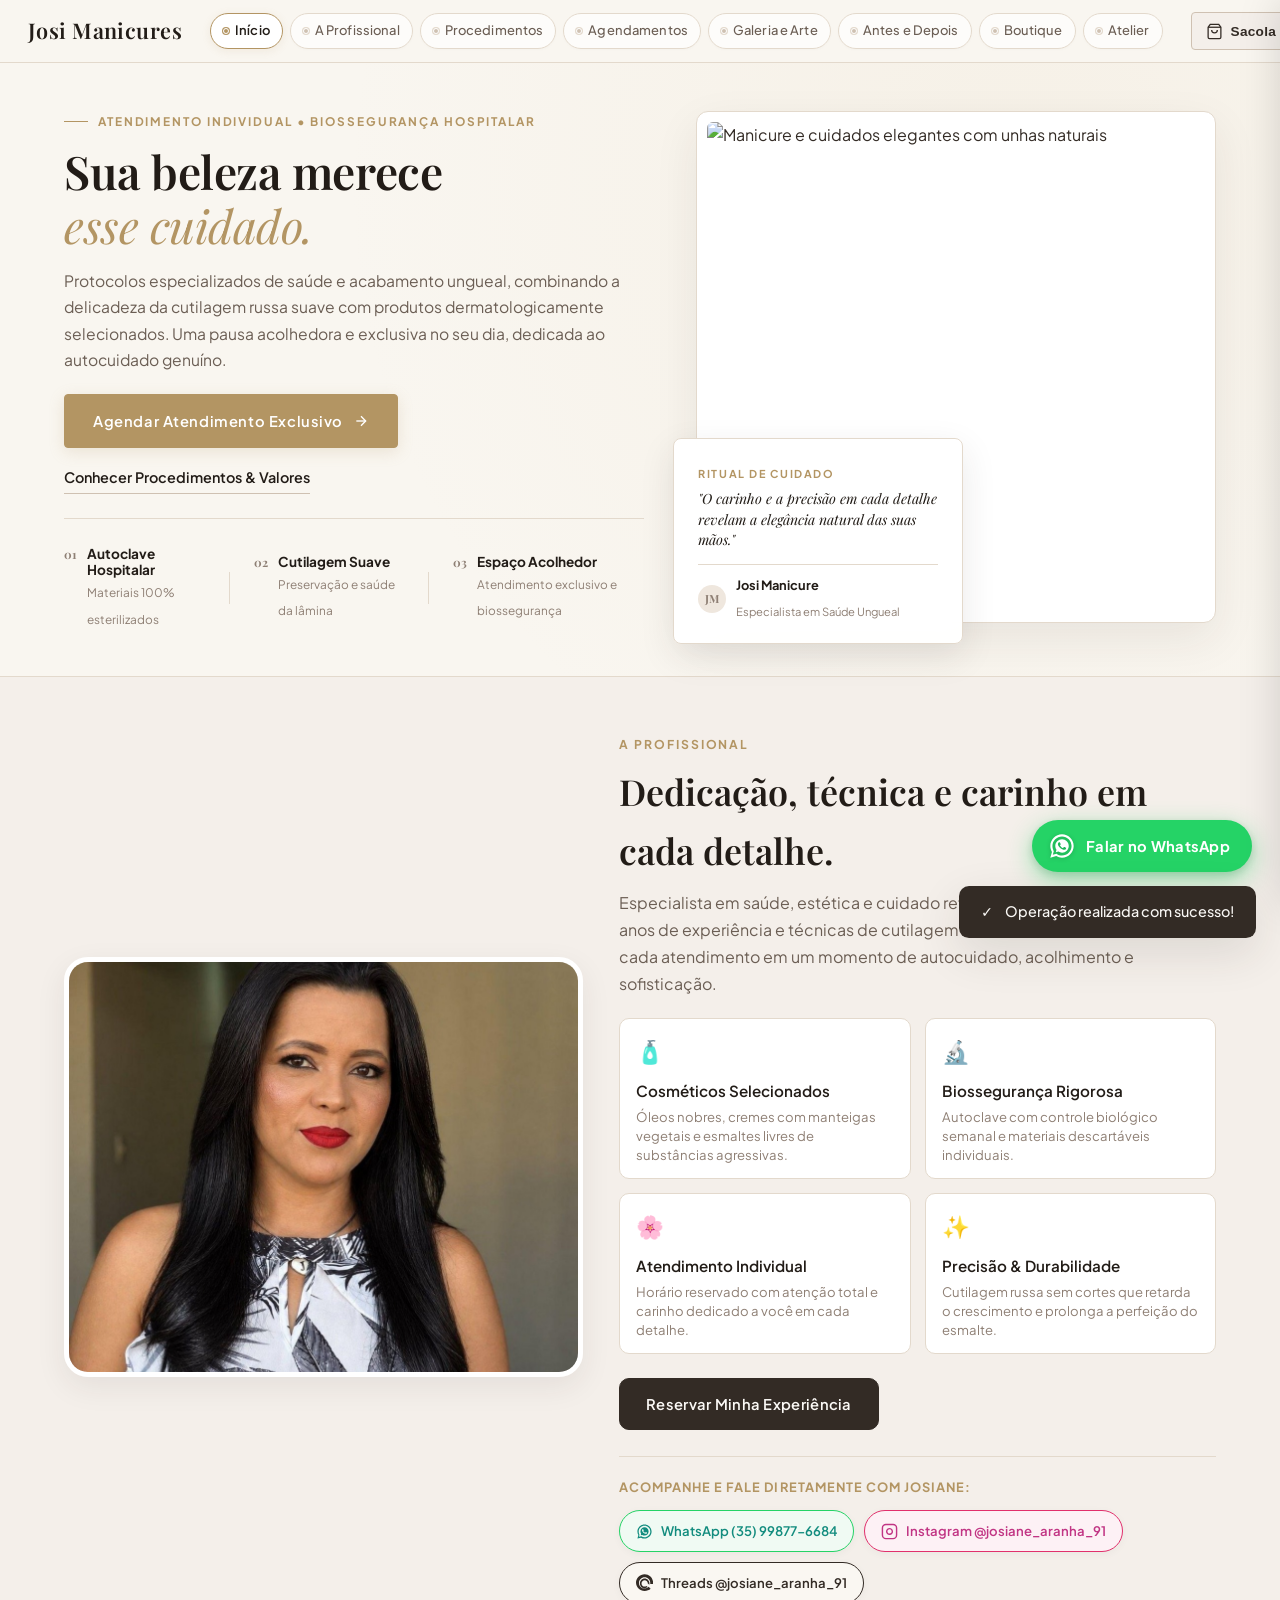
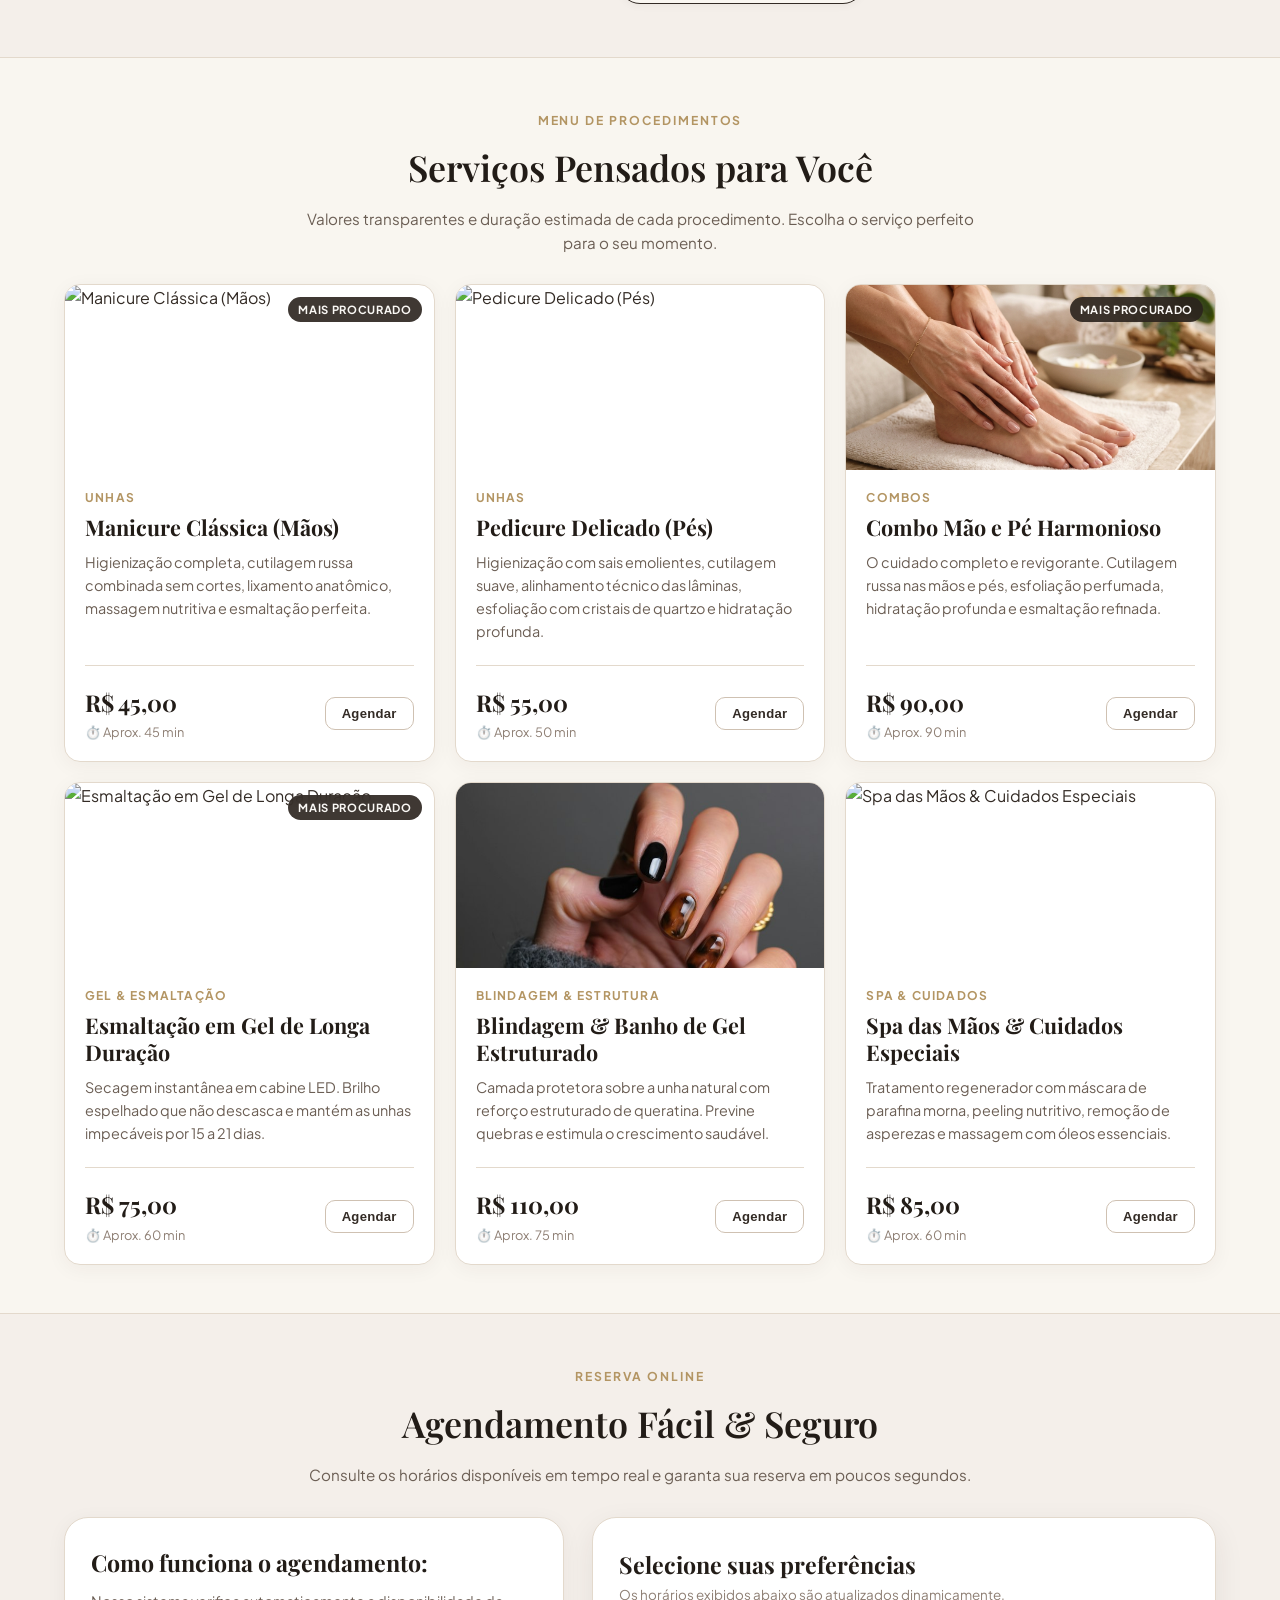
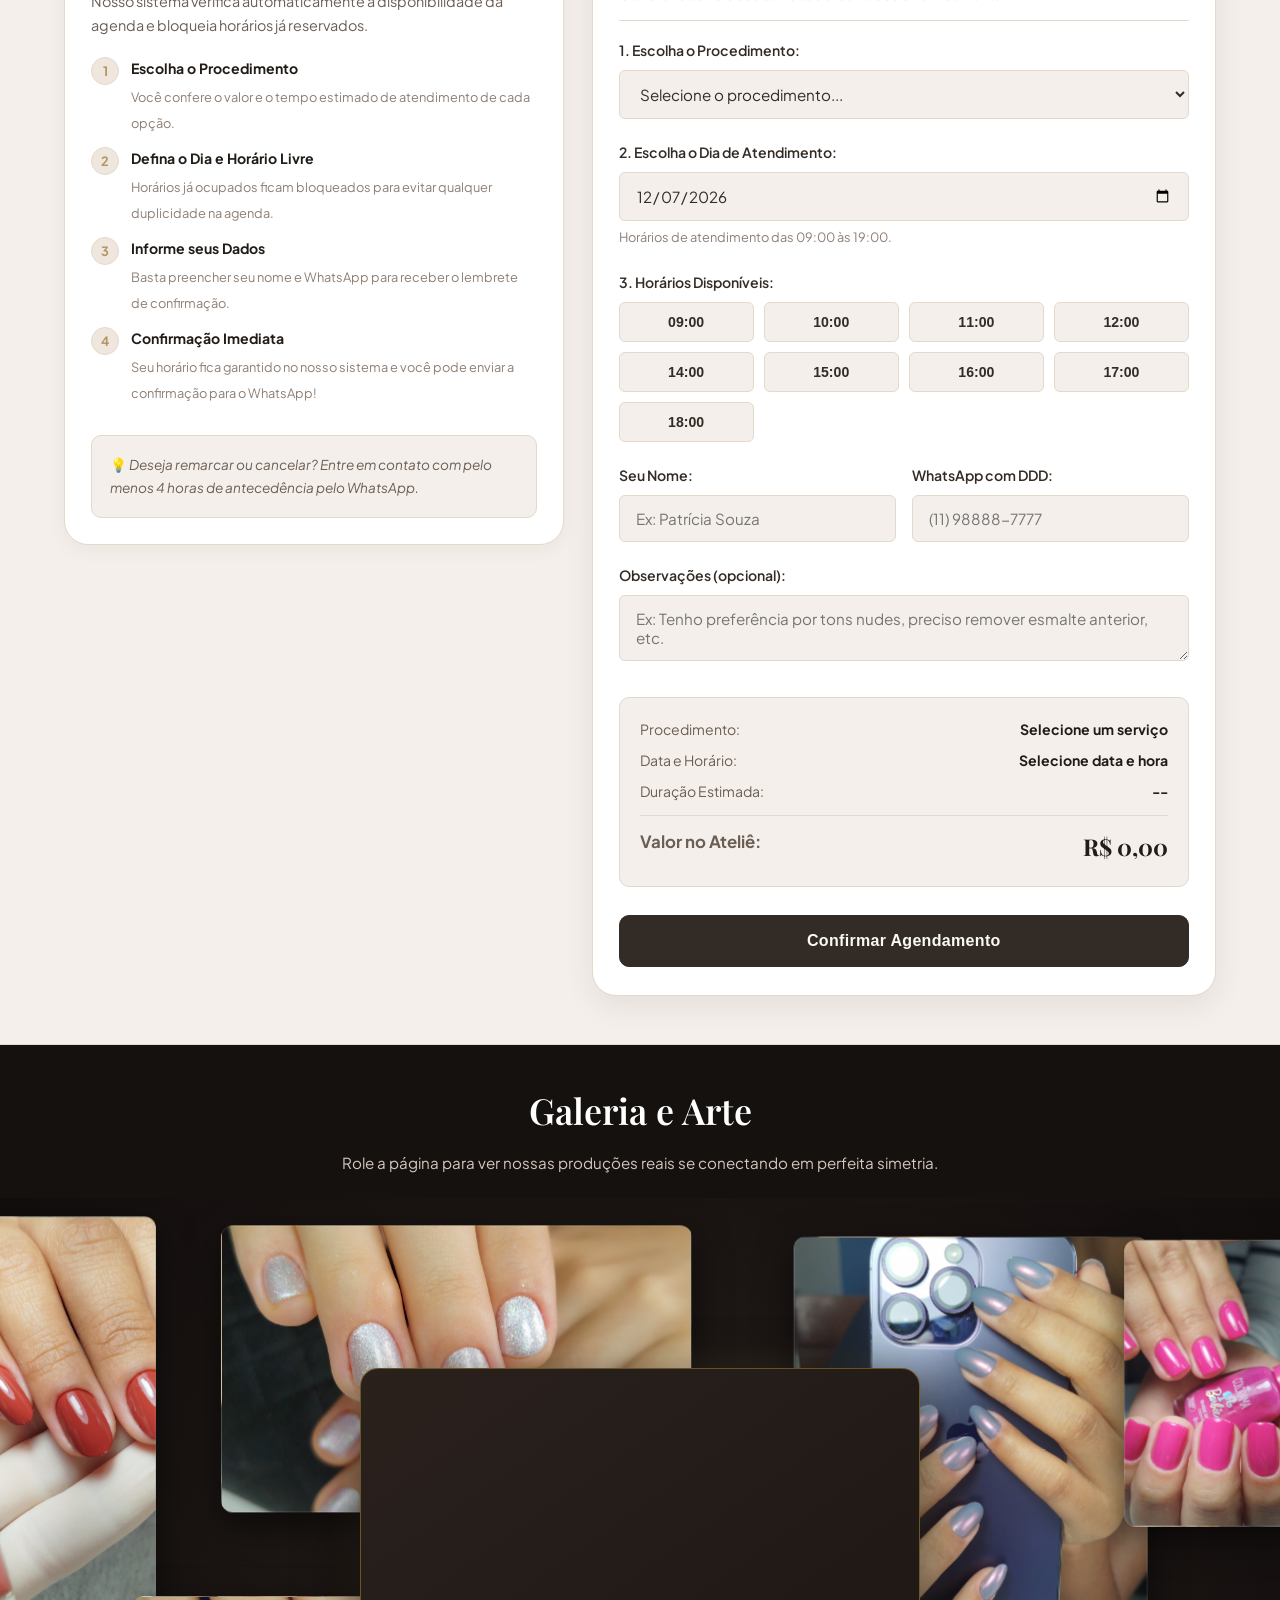
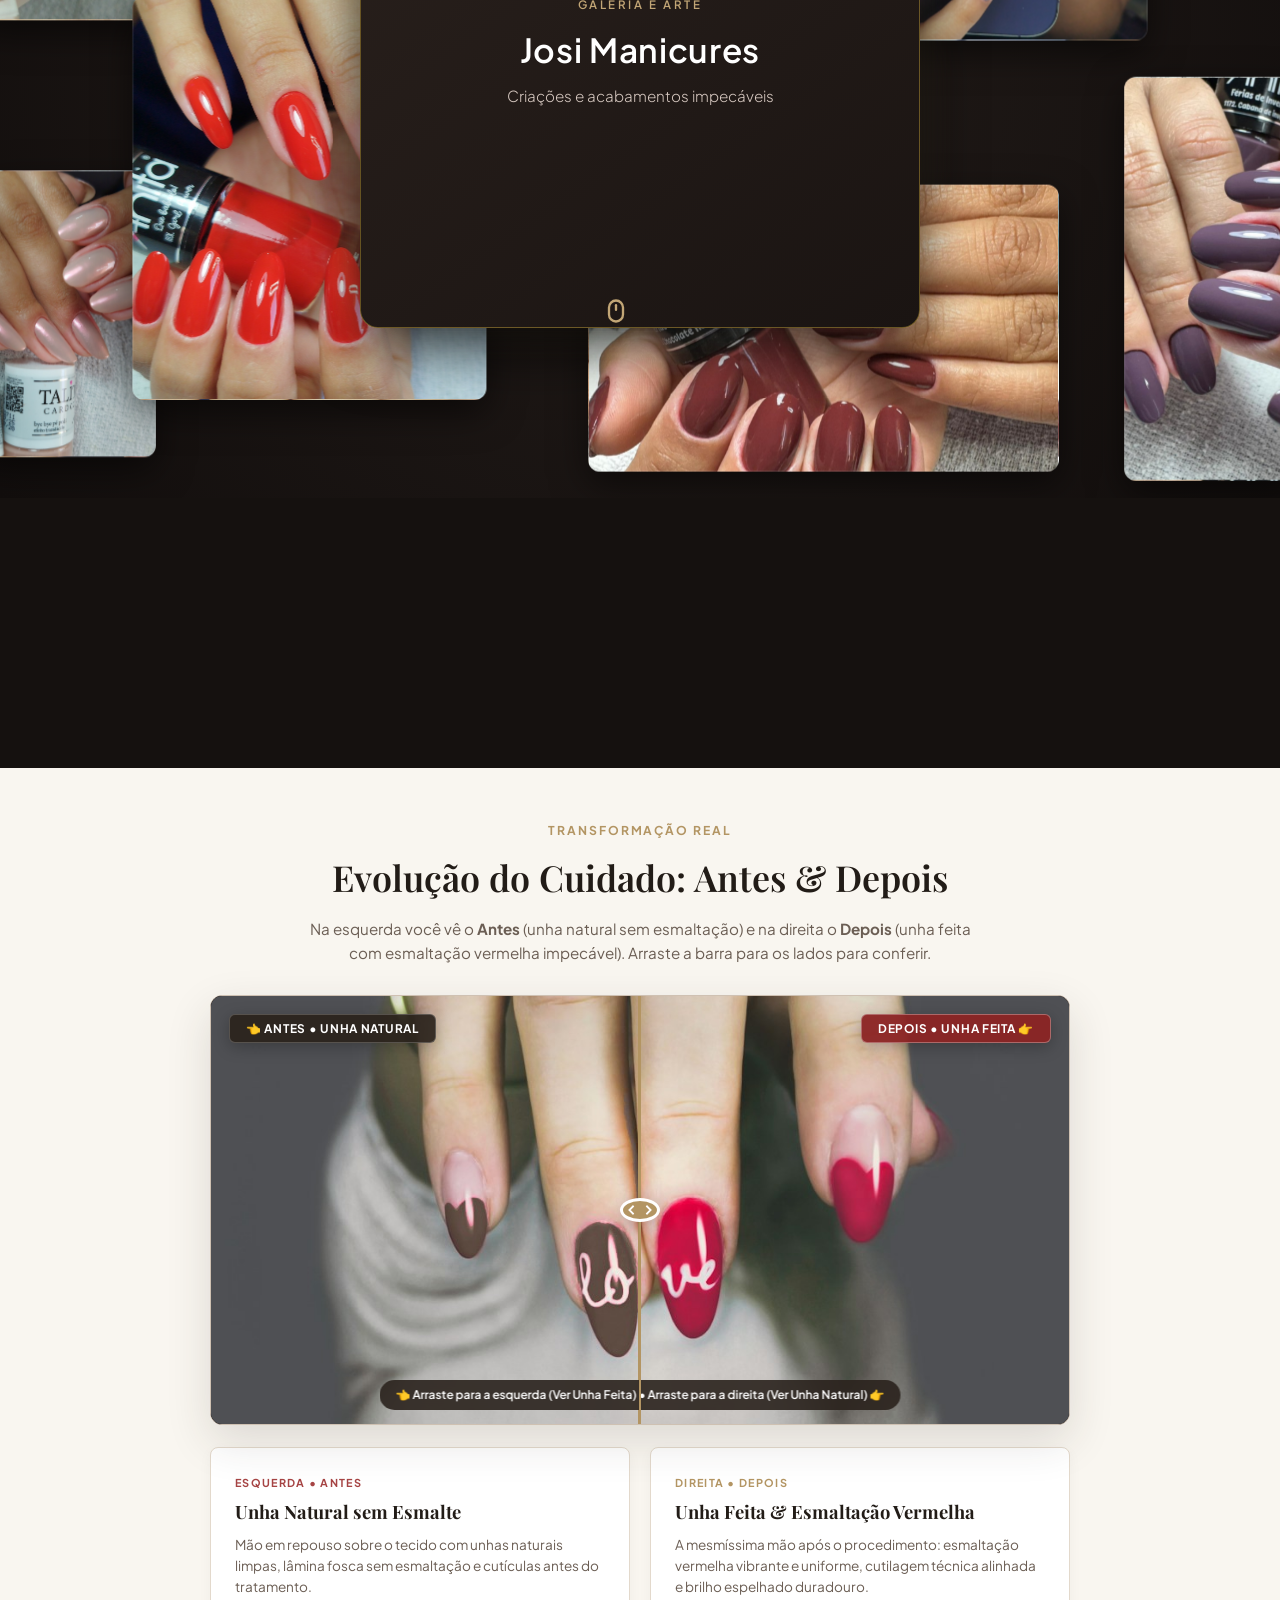
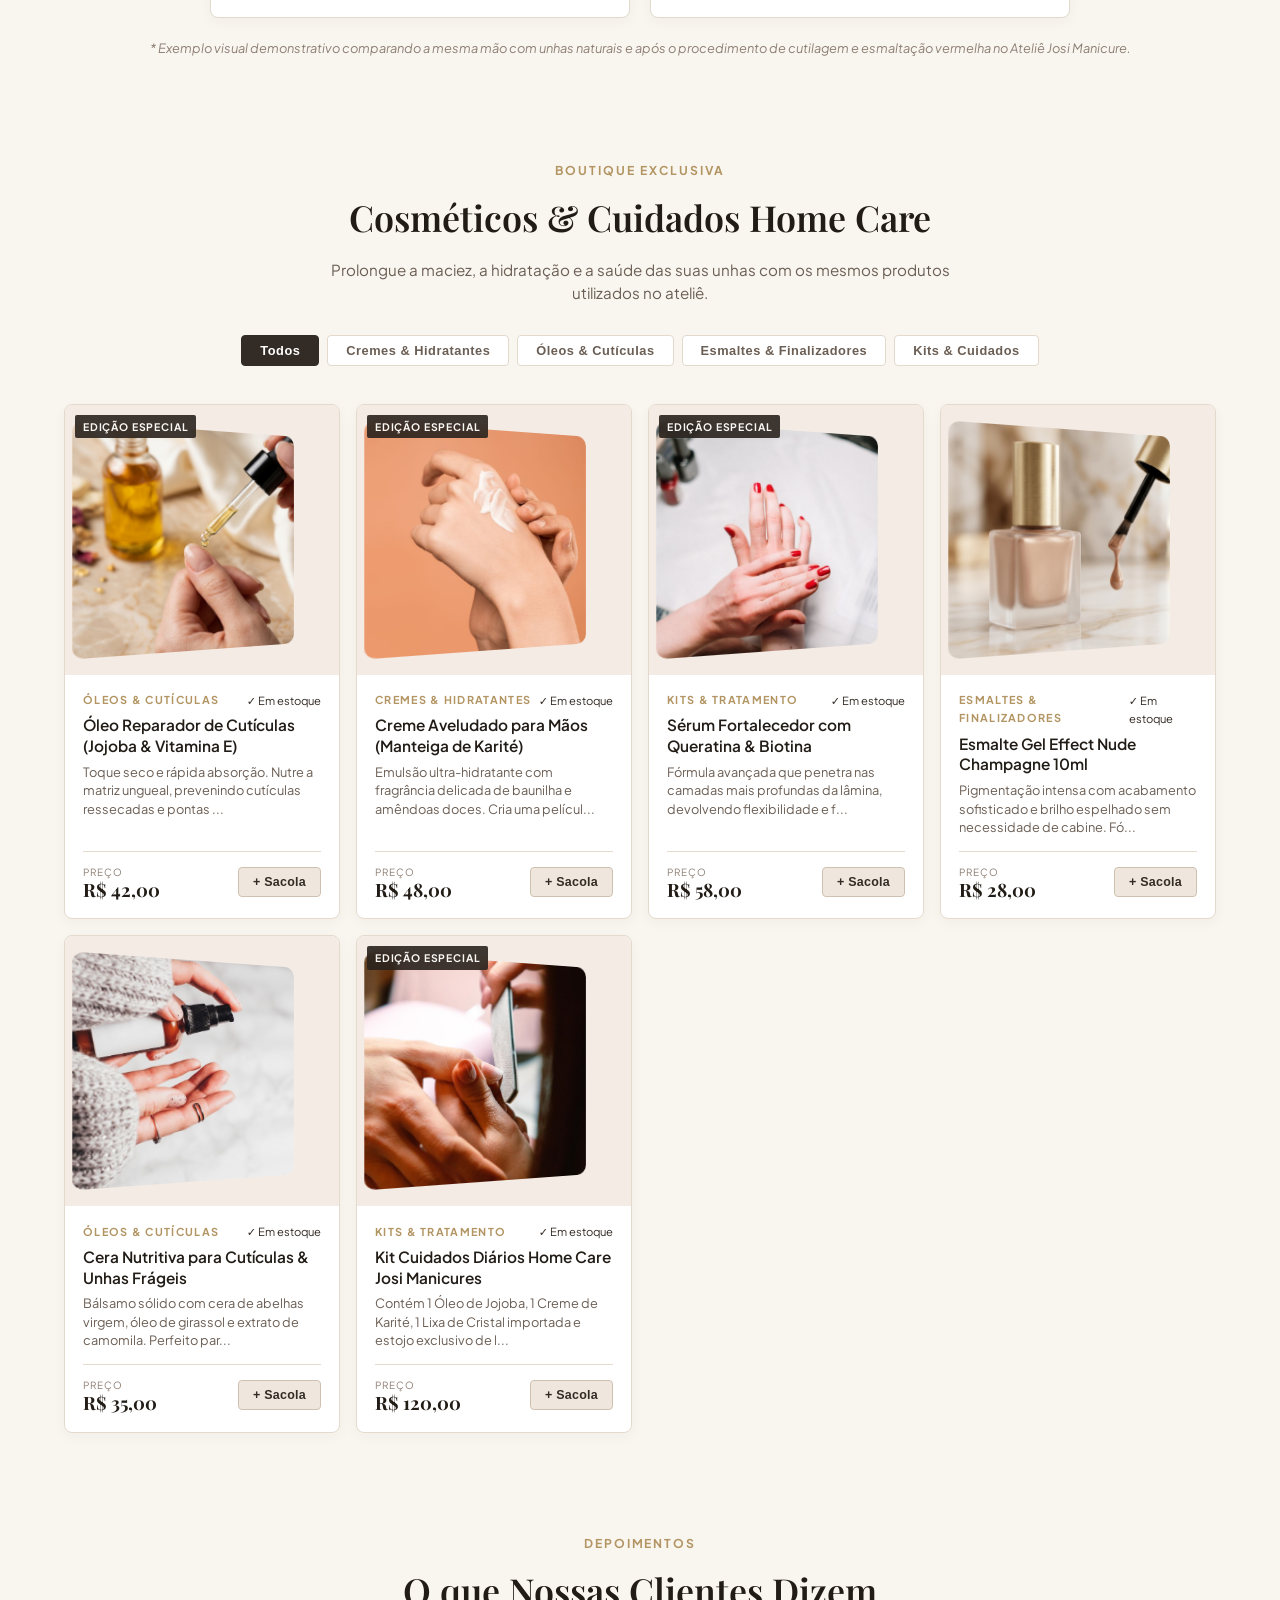
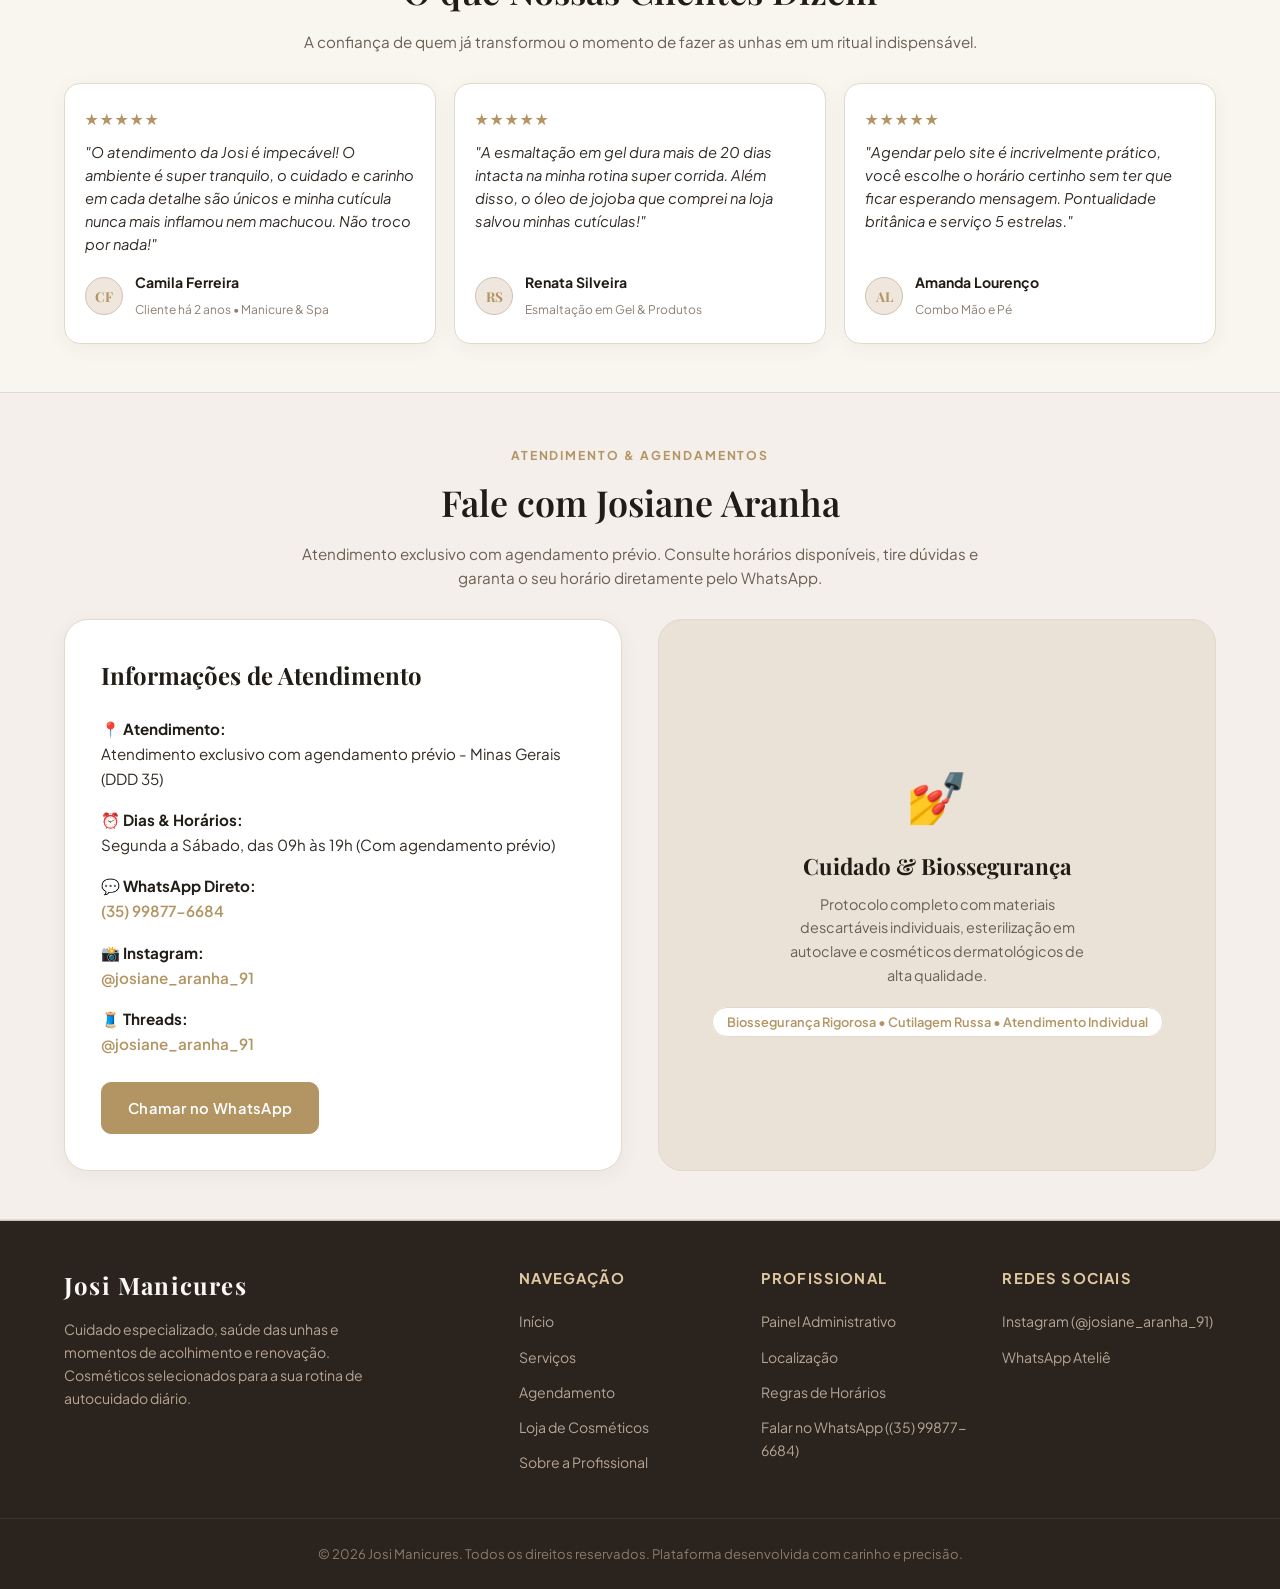
==== commit b670210b: "Ajustes: remover vacuo marrom da galeria, centralizar card perfeitamente, separar badges no Antes e " ====
--- a/index.html
+++ b/index.html
@@ -478,8 +478,8 @@
       <!-- Container do Comparador de Fotografia Real (Cores 100% Naturais da Pele e Ambiente) -->
       <div class="ba-container" id="baContainer">
         <!-- Badges Fixos nos Cantos (Esquerda: Antes | Direita: Depois) -->
-        <div class="ba-fixed-badge before-fixed-badge">👈 ANTES • Unha Natural</div>
-        <div class="ba-fixed-badge after-fixed-badge">DEPOIS • Unha Feita 👉</div>
+        <div class="ba-fixed-badge before-fixed-badge">👈 ANTES<span class="hide-mobile"> • Unha Natural</span></div>
+        <div class="ba-fixed-badge after-fixed-badge"><span class="hide-mobile">DEPOIS • </span>Unha Feita 👉</div>
 
         <!-- Camada Base Fundo (Lado Direito): DEPOIS - Unha Feita com Esmaltação Vermelha -->
         <div class="ba-layer ba-base-layer">
@@ -620,7 +620,7 @@
         <p class="section-subtitle">Atendimento exclusivo com agendamento prévio. Consulte horários disponíveis, tire dúvidas e garanta o seu horário diretamente pelo WhatsApp.</p>
       </div>
 
-      <div style="display: grid; grid-template-columns: 1fr 1fr; gap: 40px; align-items: center;">
+      <div class="atelier-contact-grid">
         <div style="background: var(--bg-surface); padding: 36px; border-radius: var(--radius-lg); border: 1px solid var(--nude-border); box-shadow: var(--shadow-subtle);">
           <h3 style="font-family: var(--font-serif); font-size: 1.5rem; color: var(--text-title); margin-bottom: 20px;">Informações de Atendimento</h3>
           
--- a/styles.css
+++ b/styles.css
@@ -1473,6 +1473,27 @@
   border: 1px solid rgba(255, 255, 255, 0.3);
 }
 
+.hide-mobile {
+  display: inline;
+}
+
+@media (max-width: 600px) {
+  .ba-fixed-badge {
+    padding: 6px 10px !important;
+    font-size: 0.68rem !important;
+    top: 10px !important;
+  }
+  .before-fixed-badge {
+    left: 10px !important;
+  }
+  .after-fixed-badge {
+    right: 10px !important;
+  }
+  .hide-mobile {
+    display: none !important;
+  }
+}
+
 /* Camadas Fotográficas Reais Perfeitamente Alinhadas (Cores 100% Naturais, Sem Filtro Escuro) */
 .ba-layer {
   position: absolute;
@@ -2318,7 +2339,7 @@
 
 .mosaic-scroll-track {
   position: relative;
-  height: 220vh;
+  height: 130vh;
   view-timeline-name: --gallery-scroll-timeline;
   view-timeline-axis: block;
   overflow: hidden !important;
@@ -2444,21 +2465,26 @@
 /* center */
 .mosaic-tile.center {
   grid-area: center;
+  justify-self: center;
+  align-self: center;
   background: linear-gradient(145deg, #2A211D 0%, #1A1412 100%);
   color: #FFFFFF;
-  display: grid;
-  place-content: center;
+  display: flex;
+  flex-direction: column;
+  align-items: center;
+  justify-content: center;
   width: var(--mouse-w, 560px);
+  height: var(--mouse-w, 560px);
   max-width: min(560px, 90vw);
-  max-height: min(560px, 80vh);
+  max-height: min(560px, 75vh);
   aspect-ratio: 1;
-  transform: translate3d(calc((var(--size-base, 100px) - var(--mouse-w, 560px)) / 2), calc((var(--size-base, 100px) - var(--mouse-w, 560px)) / 2), 0);
   border-radius: 18px;
   border: 1px solid rgba(212, 175, 55, 0.4);
   box-shadow: 0 20px 60px rgba(0, 0, 0, 0.75), 0 0 40px rgba(194, 166, 118, 0.18);
   z-index: 10;
   text-align: center;
   padding: 24px;
+  transform: none;
 }
 
 .mosaic-tile.center > hgroup {
@@ -2586,7 +2612,7 @@
   5% {
     translate: var(--x) var(--y);
   }
-  45%,
+  75%,
   100% {
     translate: 0;
   }
@@ -2613,14 +2639,14 @@
   }
   .mosaic-tile.center {
     --mouse-w: 300px;
-    transform: translate3d(calc((var(--size-base, 75px) - var(--mouse-w, 300px)) / 2), calc((var(--size-base, 75px) - var(--mouse-w, 300px)) / 2), 0);
+    transform: none;
     padding: 14px;
   }
 }
 
 @media (max-width: 600px) {
   .mosaic-scroll-track {
-    height: 180vh;
+    height: 110vh;
     overflow: hidden !important;
     max-width: 100vw;
   }
@@ -2634,7 +2660,7 @@
   }
   .mosaic-tile.center {
     --mouse-w: 220px;
-    transform: translate3d(calc((var(--size-base, 50px) - var(--mouse-w, 220px)) / 2), calc((var(--size-base, 50px) - var(--mouse-w, 220px)) / 2), 0);
+    transform: none;
     padding: 10px;
   }
   .mosaic-assembled-pill {
@@ -2646,3 +2672,18 @@
     text-align: center;
   }
 }
+
+/* Grid Responsivo da Seção de Contato e Atelier */
+.atelier-contact-grid {
+  display: grid;
+  grid-template-columns: 1fr 1fr;
+  gap: 36px;
+  align-items: stretch;
+}
+
+@media (max-width: 860px) {
+  .atelier-contact-grid {
+    grid-template-columns: 1fr !important;
+    gap: 24px !important;
+  }
+}
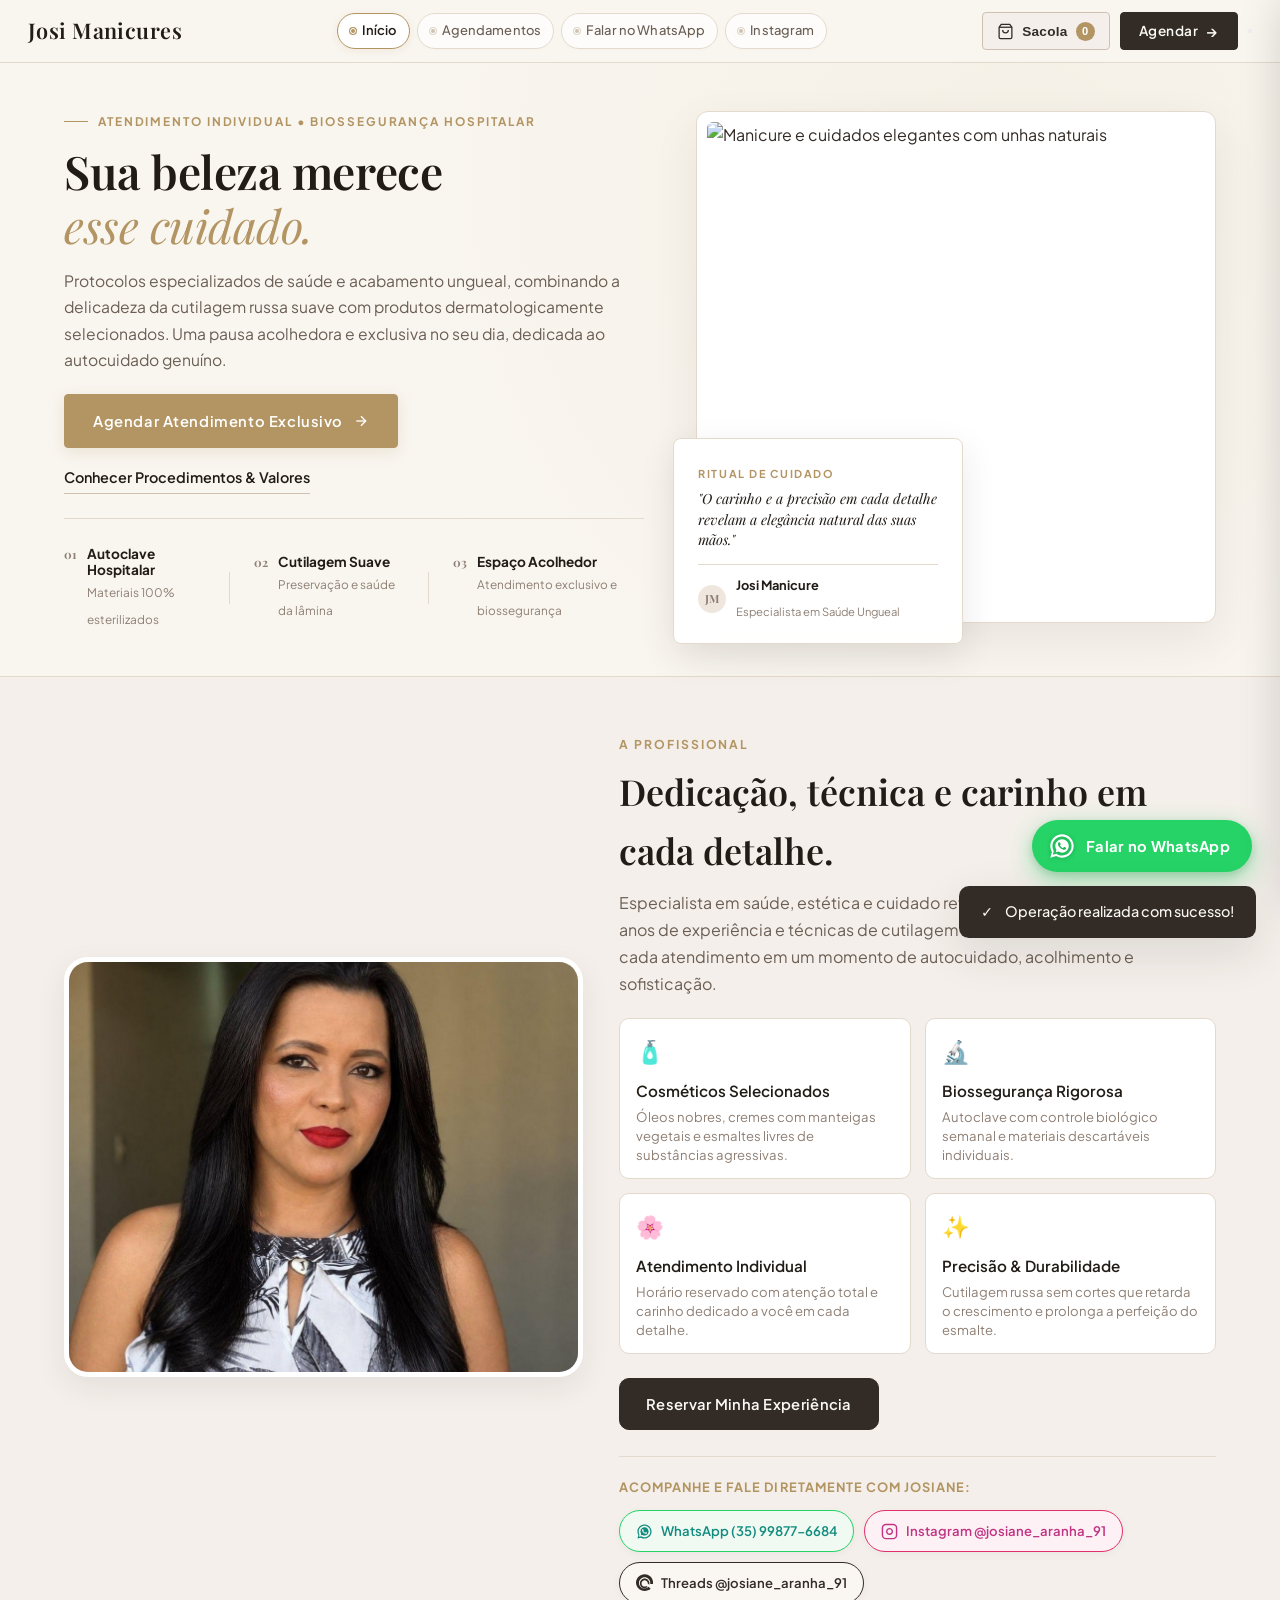
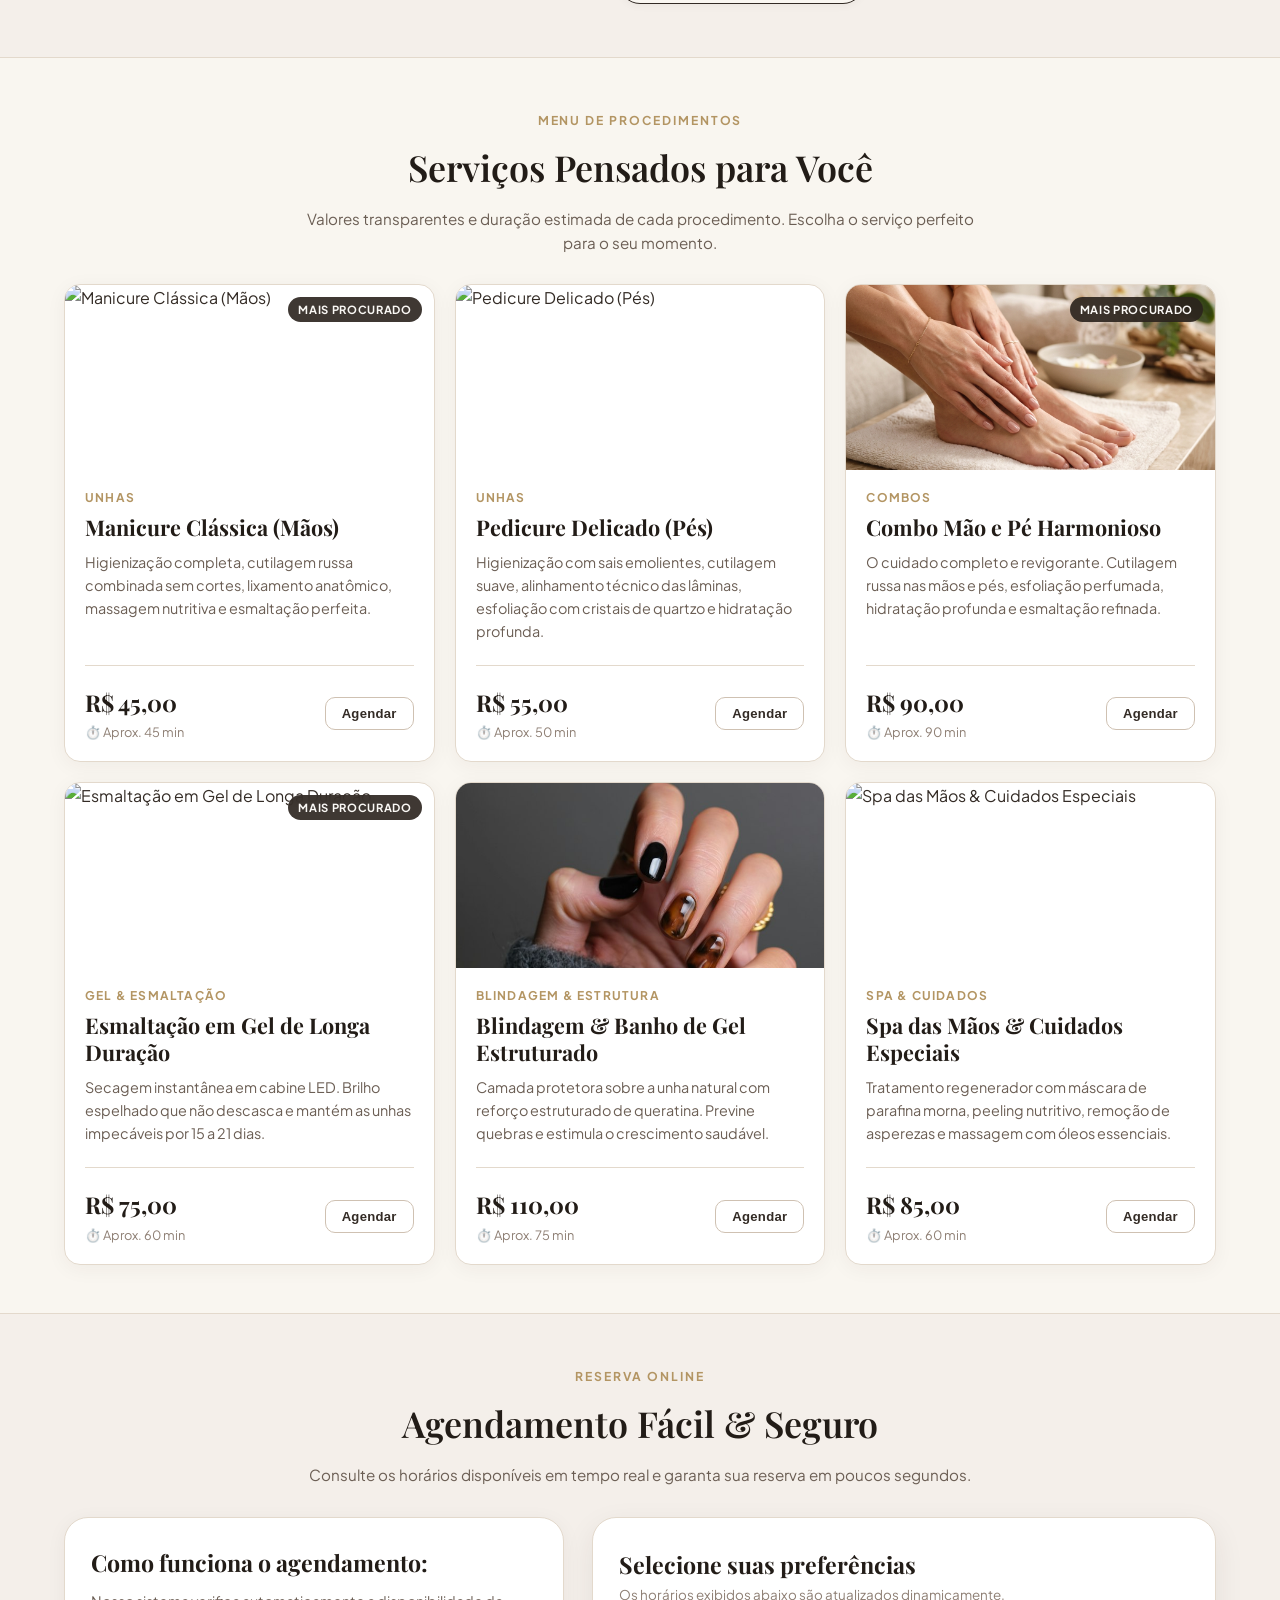
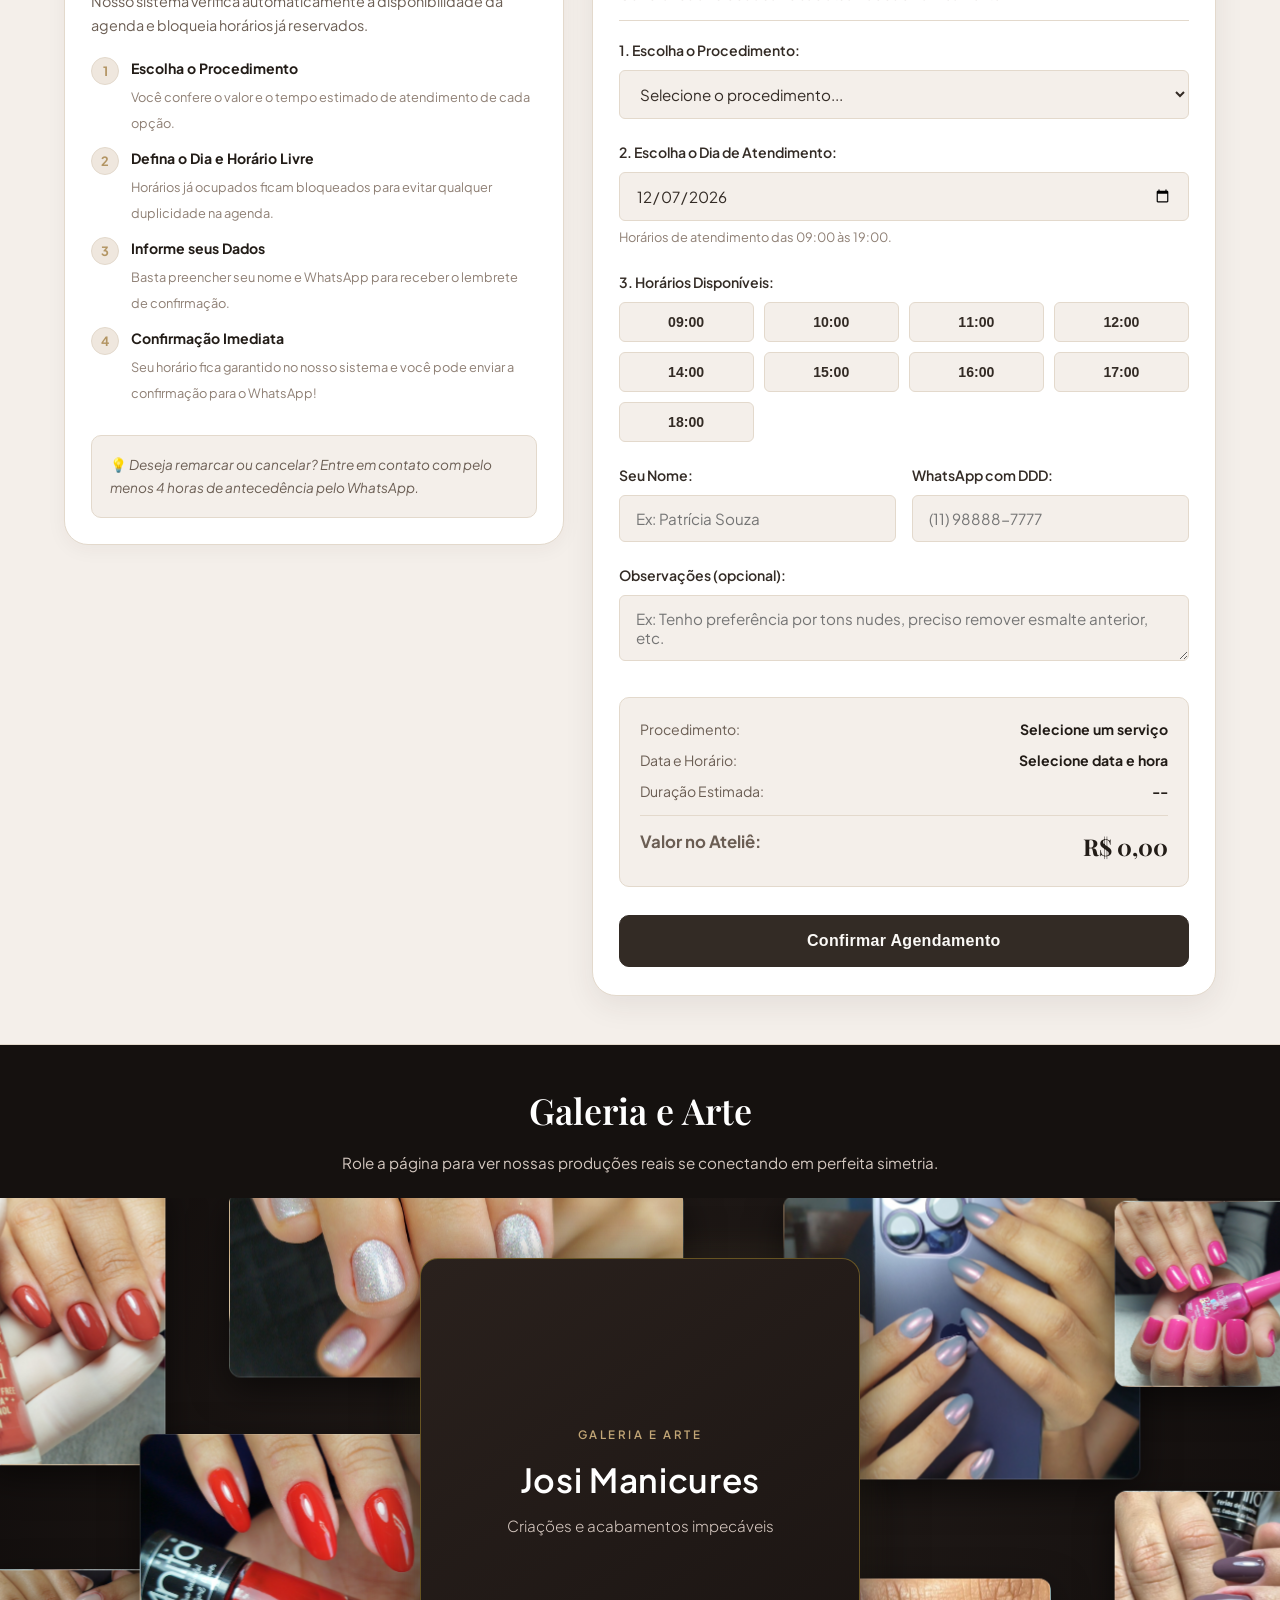
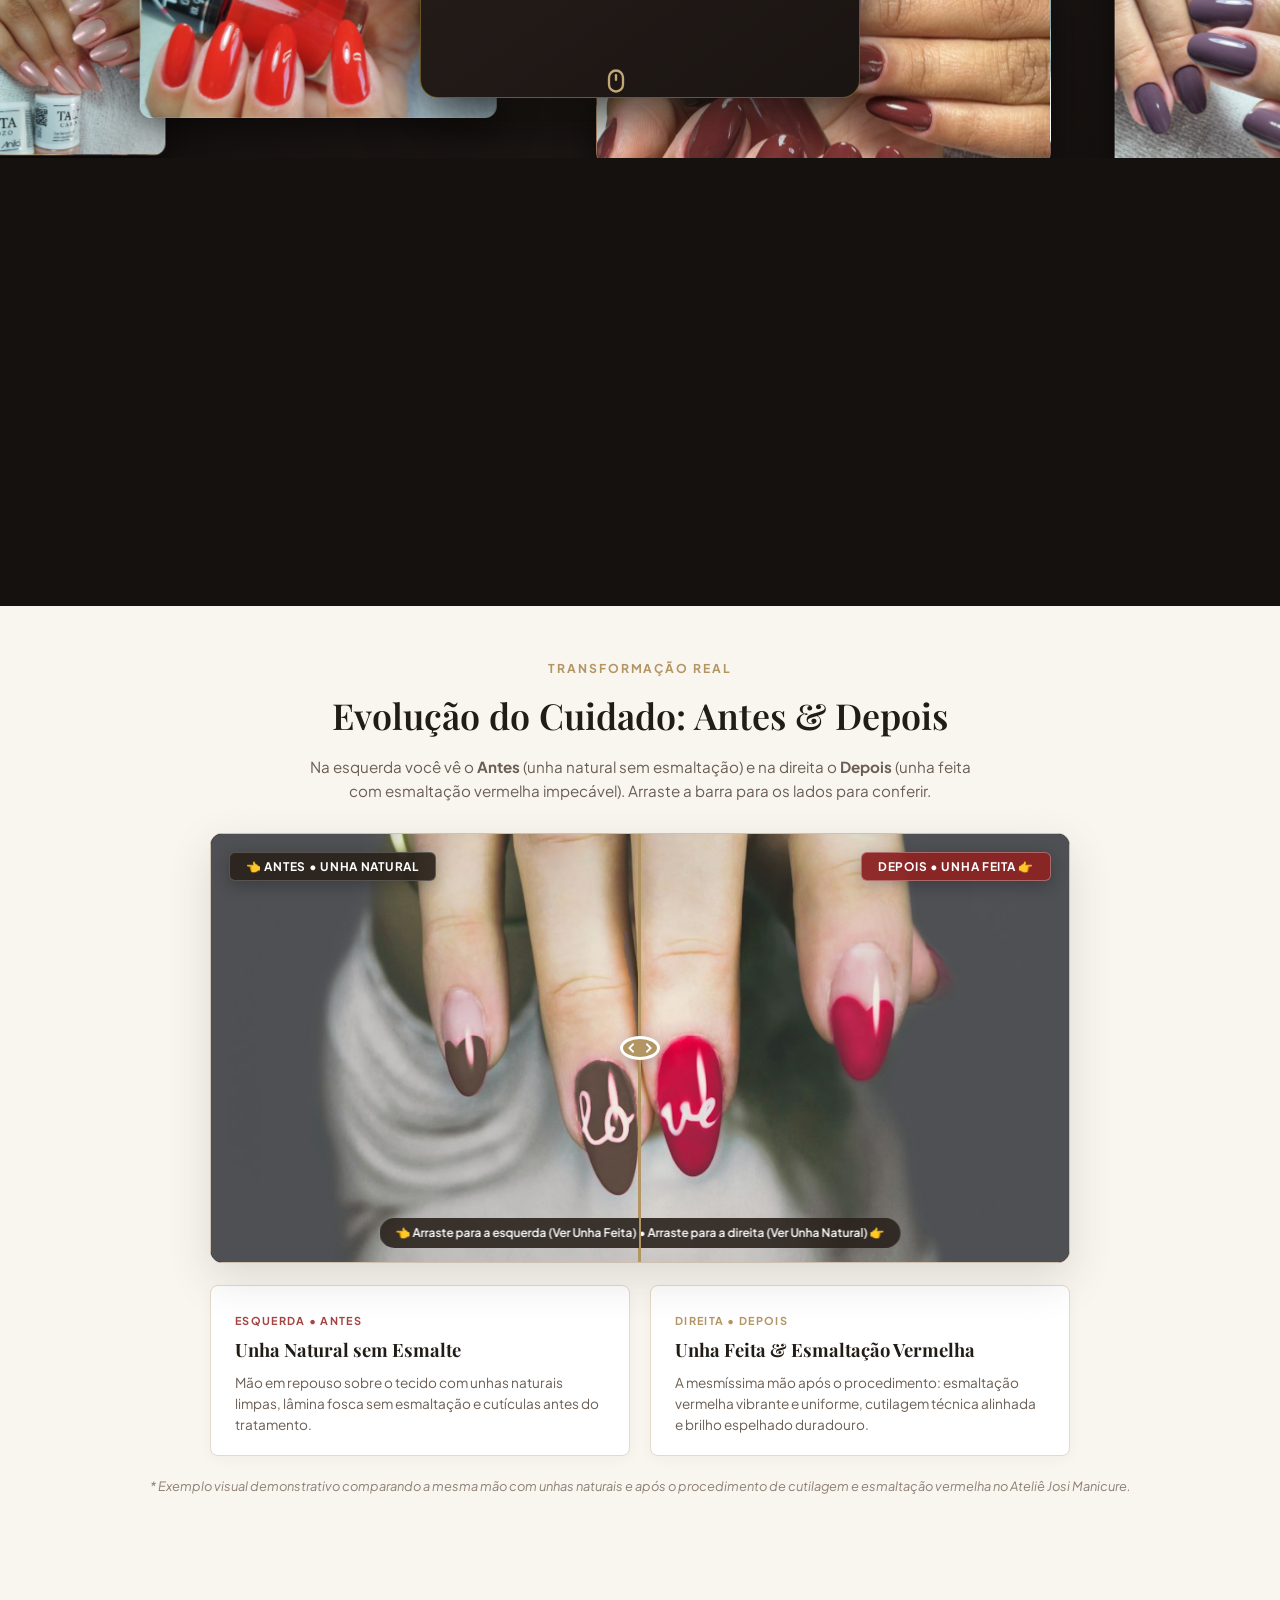
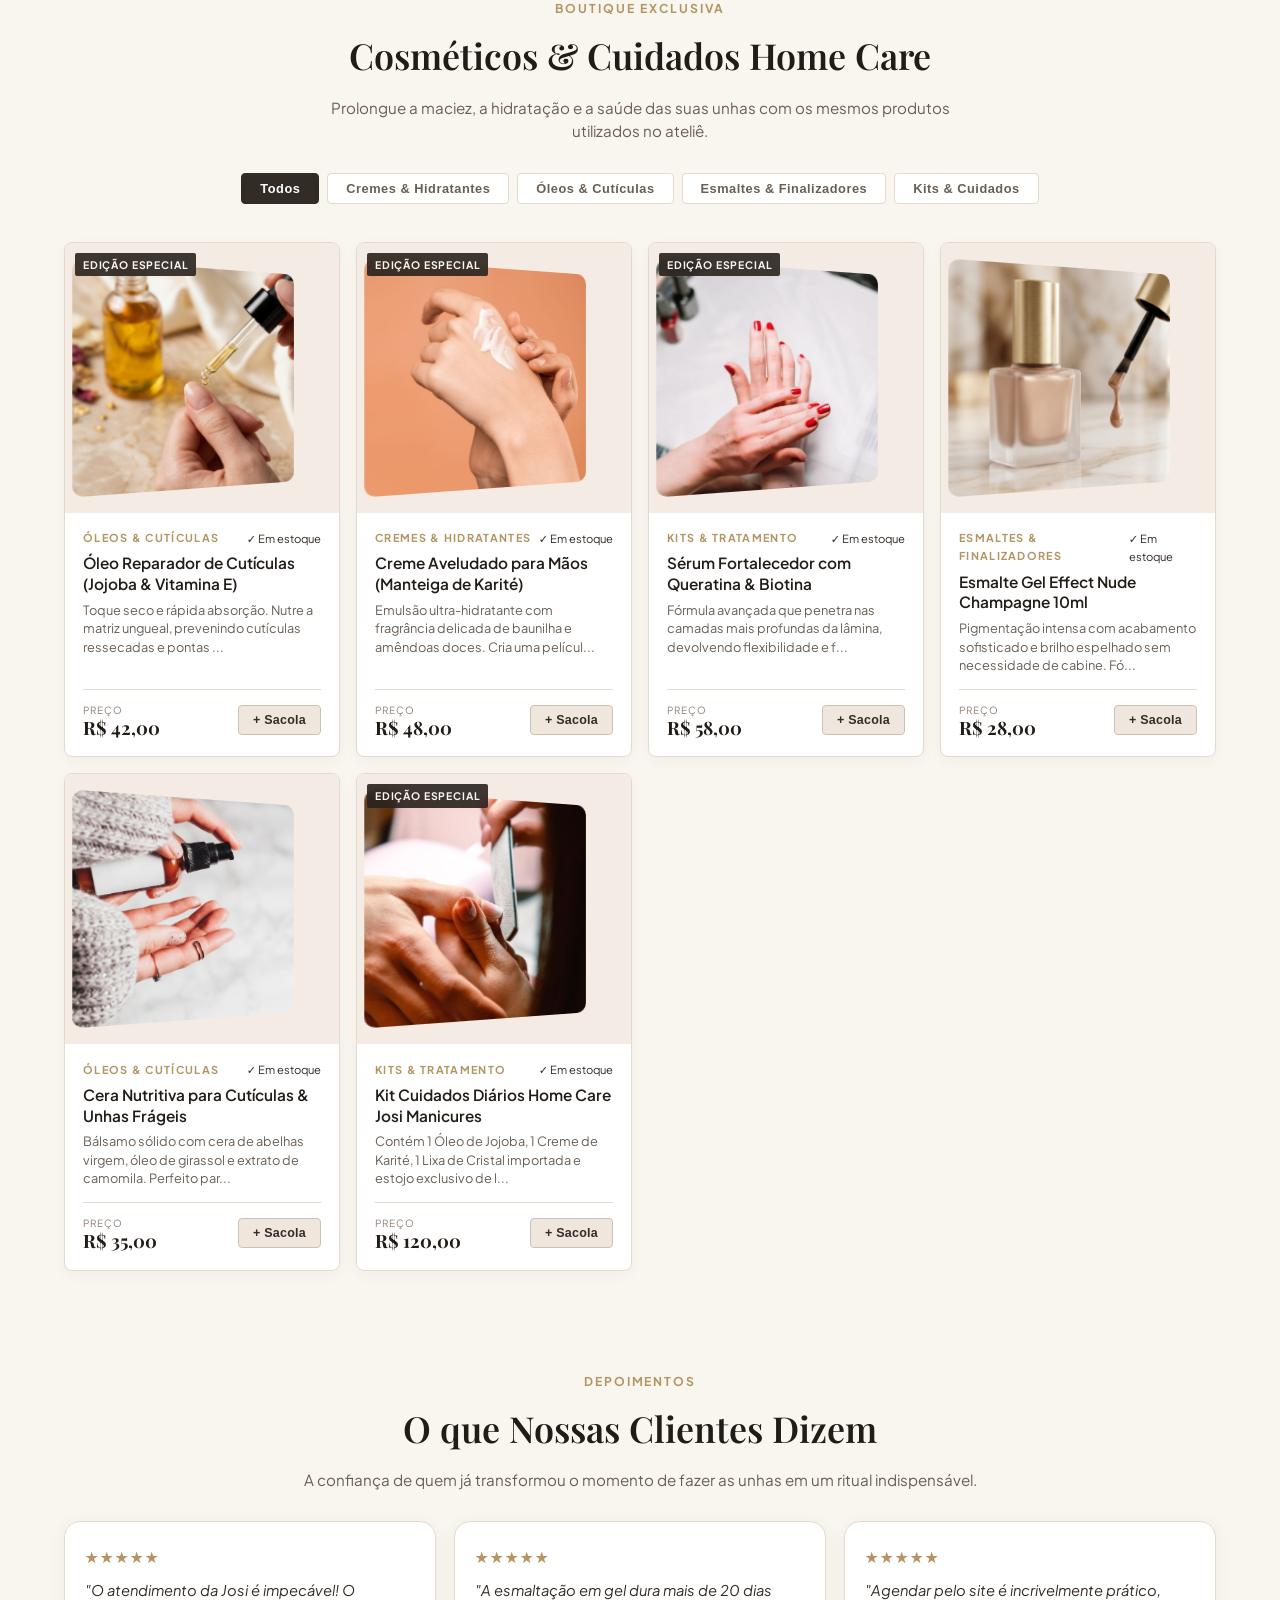
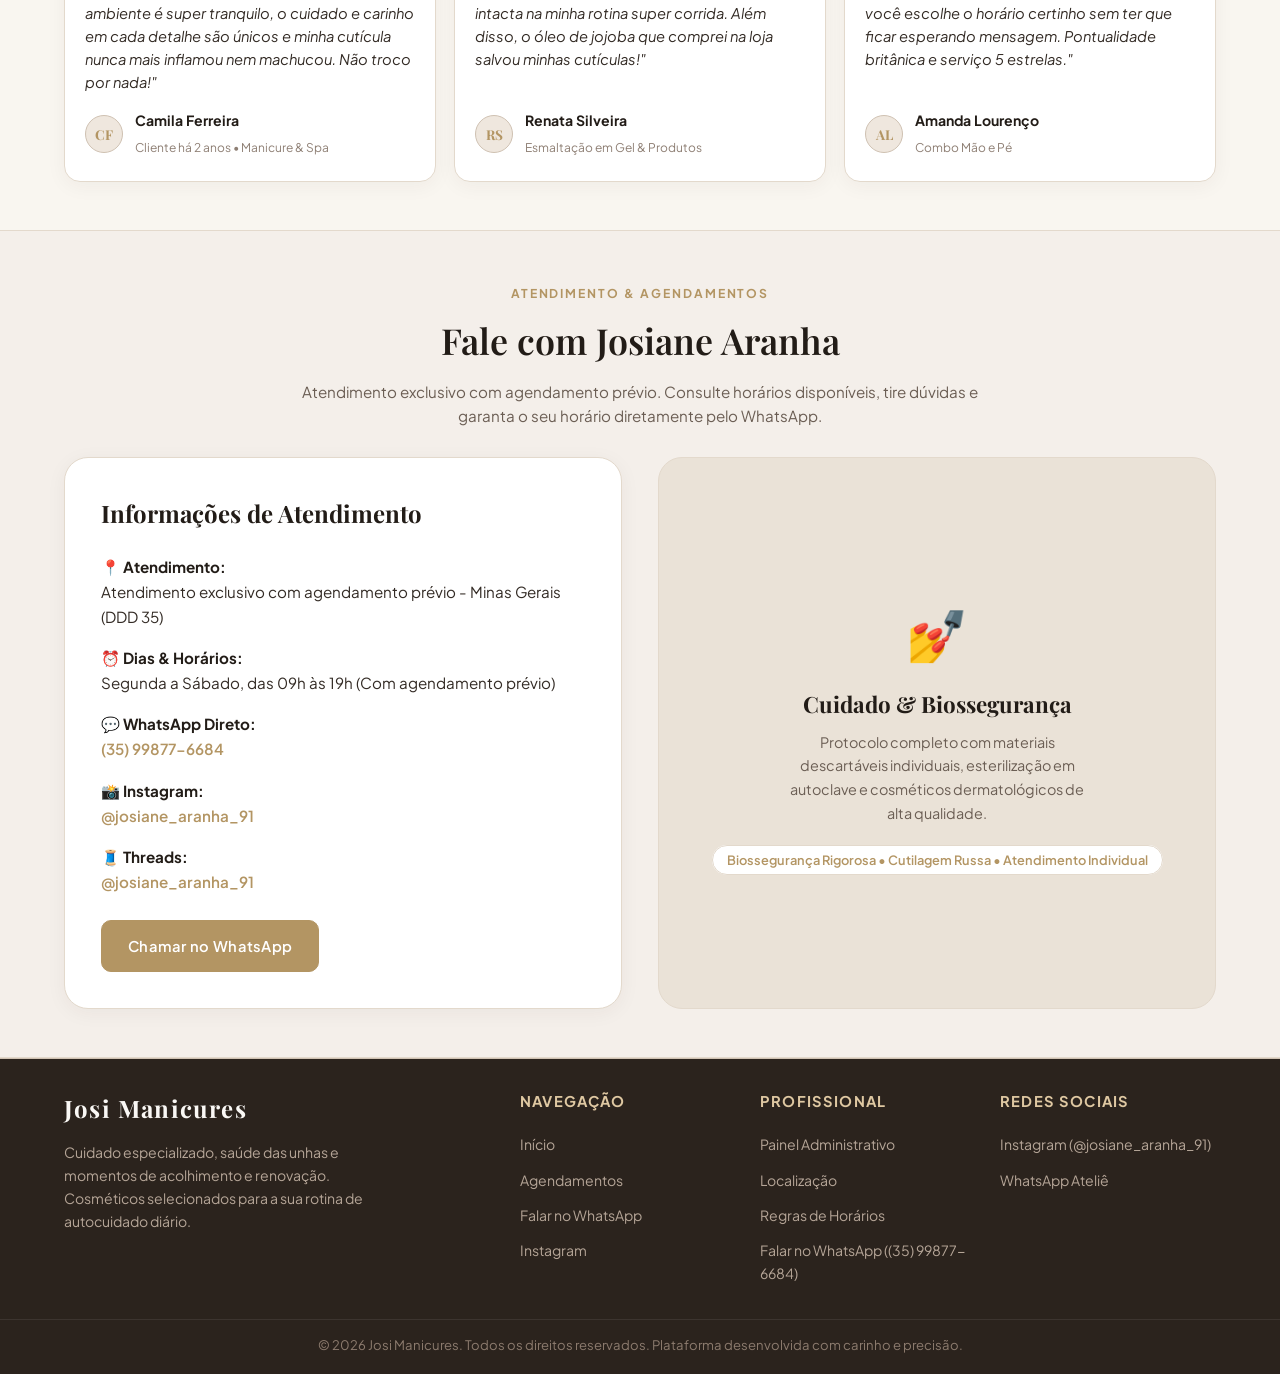
==== commit 89de5980: "Otimizacao: reduzir scroll e espessura da barra marrom da galeria e simplificar navegacao para Inici" ====
--- a/index.html
+++ b/index.html
@@ -28,33 +28,17 @@
           <span class="nav-circle-dot"></span>
           <span>Início</span>
         </a>
-        <a href="#sobre" class="nav-item-btn">
-          <span class="nav-circle-dot"></span>
-          <span class="nowrap-text">A Profissional</span>
-        </a>
-        <a href="#servicos" class="nav-item-btn">
-          <span class="nav-circle-dot"></span>
-          <span>Procedimentos</span>
-        </a>
         <a href="#agendamento" class="nav-item-btn">
           <span class="nav-circle-dot"></span>
           <span>Agendamentos</span>
         </a>
-        <a href="#galeria" class="nav-item-btn">
+        <a href="https://wa.me/5535998776684" target="_blank" rel="noopener noreferrer" class="nav-item-btn">
           <span class="nav-circle-dot"></span>
-          <span>Galeria e Arte</span>
+          <span>Falar no WhatsApp</span>
         </a>
-        <a href="#transformacoes" class="nav-item-btn">
+        <a href="https://www.instagram.com/josiane_aranha_91?utm_source=ig_web_button_share_sheet&vrfl=ZDNlZDc0MzIxNw==" target="_blank" rel="noopener noreferrer" class="nav-item-btn">
           <span class="nav-circle-dot"></span>
-          <span>Antes e Depois</span>
-        </a>
-        <a href="#loja" class="nav-item-btn">
-          <span class="nav-circle-dot"></span>
-          <span>Boutique</span>
-        </a>
-        <a href="#contato" class="nav-item-btn">
-          <span class="nav-circle-dot"></span>
-          <span>Atelier</span>
+          <span>Instagram</span>
         </a>
       </nav>
 
@@ -687,10 +671,9 @@
       <div class="footer-col">
         <h4>Navegação</h4>
         <a href="#home">Início</a>
-        <a href="#servicos">Serviços</a>
-        <a href="#agendamento">Agendamento</a>
-        <a href="#loja">Loja de Cosméticos</a>
-        <a href="#sobre">Sobre a Profissional</a>
+        <a href="#agendamento">Agendamentos</a>
+        <a href="https://wa.me/5535998776684" target="_blank" rel="noopener noreferrer">Falar no WhatsApp</a>
+        <a href="https://www.instagram.com/josiane_aranha_91?utm_source=ig_web_button_share_sheet&vrfl=ZDNlZDc0MzIxNw==" target="_blank" rel="noopener noreferrer">Instagram</a>
       </div>
 
       <div class="footer-col">
--- a/styles.css
+++ b/styles.css
@@ -1715,15 +1715,15 @@
 .footer {
   background: var(--bg-dark-accent);
   color: #EDE4D8;
-  padding: 45px 0 24px;
+  padding: 30px 0 18px;
   border-top: 1px solid var(--nude-border-dark);
 }
 
 .footer-grid {
   display: grid;
   grid-template-columns: 2fr 1fr 1fr 1fr;
-  gap: 28px;
-  margin-bottom: 32px;
+  gap: 24px;
+  margin-bottom: 22px;
 }
 
 .footer-brand h3 {
@@ -1766,7 +1766,7 @@
 
 .footer-bottom-bar {
   border-top: 1px solid rgba(255, 255, 255, 0.08);
-  padding-top: 24px;
+  padding-top: 14px;
   text-align: center;
   font-size: 0.82rem;
   color: #8C7B6E;
@@ -2339,7 +2339,7 @@
 
 .mosaic-scroll-track {
   position: relative;
-  height: 130vh;
+  height: 112vh;
   view-timeline-name: --gallery-scroll-timeline;
   view-timeline-axis: block;
   overflow: hidden !important;
@@ -2350,7 +2350,8 @@
 .mosaic-sticky-viewport {
   position: sticky;
   top: 0;
-  height: 100vh;
+  height: 72vh;
+  max-height: 560px;
   width: 100%;
   max-width: 100vw;
   display: flex;
@@ -2361,12 +2362,12 @@
 }
 
 .mosaic-wrapper {
-  --size-base: 105px;
-  --mosaic-gap: 12px;
-  width: 95vw;
-  max-width: min(1350px, 100vw);
-  height: 78vh;
-  max-height: 720px;
+  --size-base: 88px;
+  --mosaic-gap: 10px;
+  width: 94vw;
+  max-width: min(1200px, 100vw);
+  height: 60vh;
+  max-height: 480px;
   display: grid;
   grid-template-columns: 1fr 2fr var(--size-base) 2fr 1fr;
   grid-template-rows: 1fr var(--size-base) 1fr;
@@ -2473,17 +2474,17 @@
   flex-direction: column;
   align-items: center;
   justify-content: center;
-  width: var(--mouse-w, 560px);
-  height: var(--mouse-w, 560px);
-  max-width: min(560px, 90vw);
-  max-height: min(560px, 75vh);
+  width: var(--mouse-w, 440px);
+  height: var(--mouse-w, 440px);
+  max-width: min(440px, 85vw);
+  max-height: min(440px, 60vh);
   aspect-ratio: 1;
   border-radius: 18px;
   border: 1px solid rgba(212, 175, 55, 0.4);
   box-shadow: 0 20px 60px rgba(0, 0, 0, 0.75), 0 0 40px rgba(194, 166, 118, 0.18);
   z-index: 10;
   text-align: center;
-  padding: 24px;
+  padding: 20px;
   transform: none;
 }
 
@@ -2629,45 +2630,55 @@
 }
 
 @media (max-width: 900px) {
+  .mosaic-sticky-viewport {
+    height: 64vh;
+    max-height: 480px;
+  }
   .mosaic-wrapper {
-    --size-base: 75px;
+    --size-base: 65px;
     width: 92vw;
     max-width: 100%;
-    height: 74vh;
-    gap: 8px;
+    height: 52vh;
+    max-height: 400px;
+    gap: 7px;
     overflow: hidden;
   }
   .mosaic-tile.center {
-    --mouse-w: 300px;
+    --mouse-w: 260px;
     transform: none;
-    padding: 14px;
+    padding: 12px;
   }
 }
 
 @media (max-width: 600px) {
   .mosaic-scroll-track {
-    height: 110vh;
+    height: 102vh;
     overflow: hidden !important;
     max-width: 100vw;
   }
+  .mosaic-sticky-viewport {
+    height: 50vh;
+    max-height: 360px;
+  }
   .mosaic-wrapper {
-    --size-base: 50px;
-    gap: 5px;
-    height: 68vh;
-    width: 92vw;
+    --size-base: 42px;
+    gap: 4px;
+    height: 42vh;
+    max-height: 300px;
+    width: 94vw;
     max-width: 100%;
     overflow: hidden;
   }
   .mosaic-tile.center {
-    --mouse-w: 220px;
+    --mouse-w: 190px;
     transform: none;
-    padding: 10px;
+    padding: 8px;
   }
   .mosaic-assembled-pill {
-    font-size: 0.72rem;
-    padding: 6px 14px;
-    bottom: 12px;
-    width: 92%;
+    font-size: 0.70rem;
+    padding: 5px 12px;
+    bottom: 8px;
+    width: 90%;
     justify-content: center;
     text-align: center;
   }
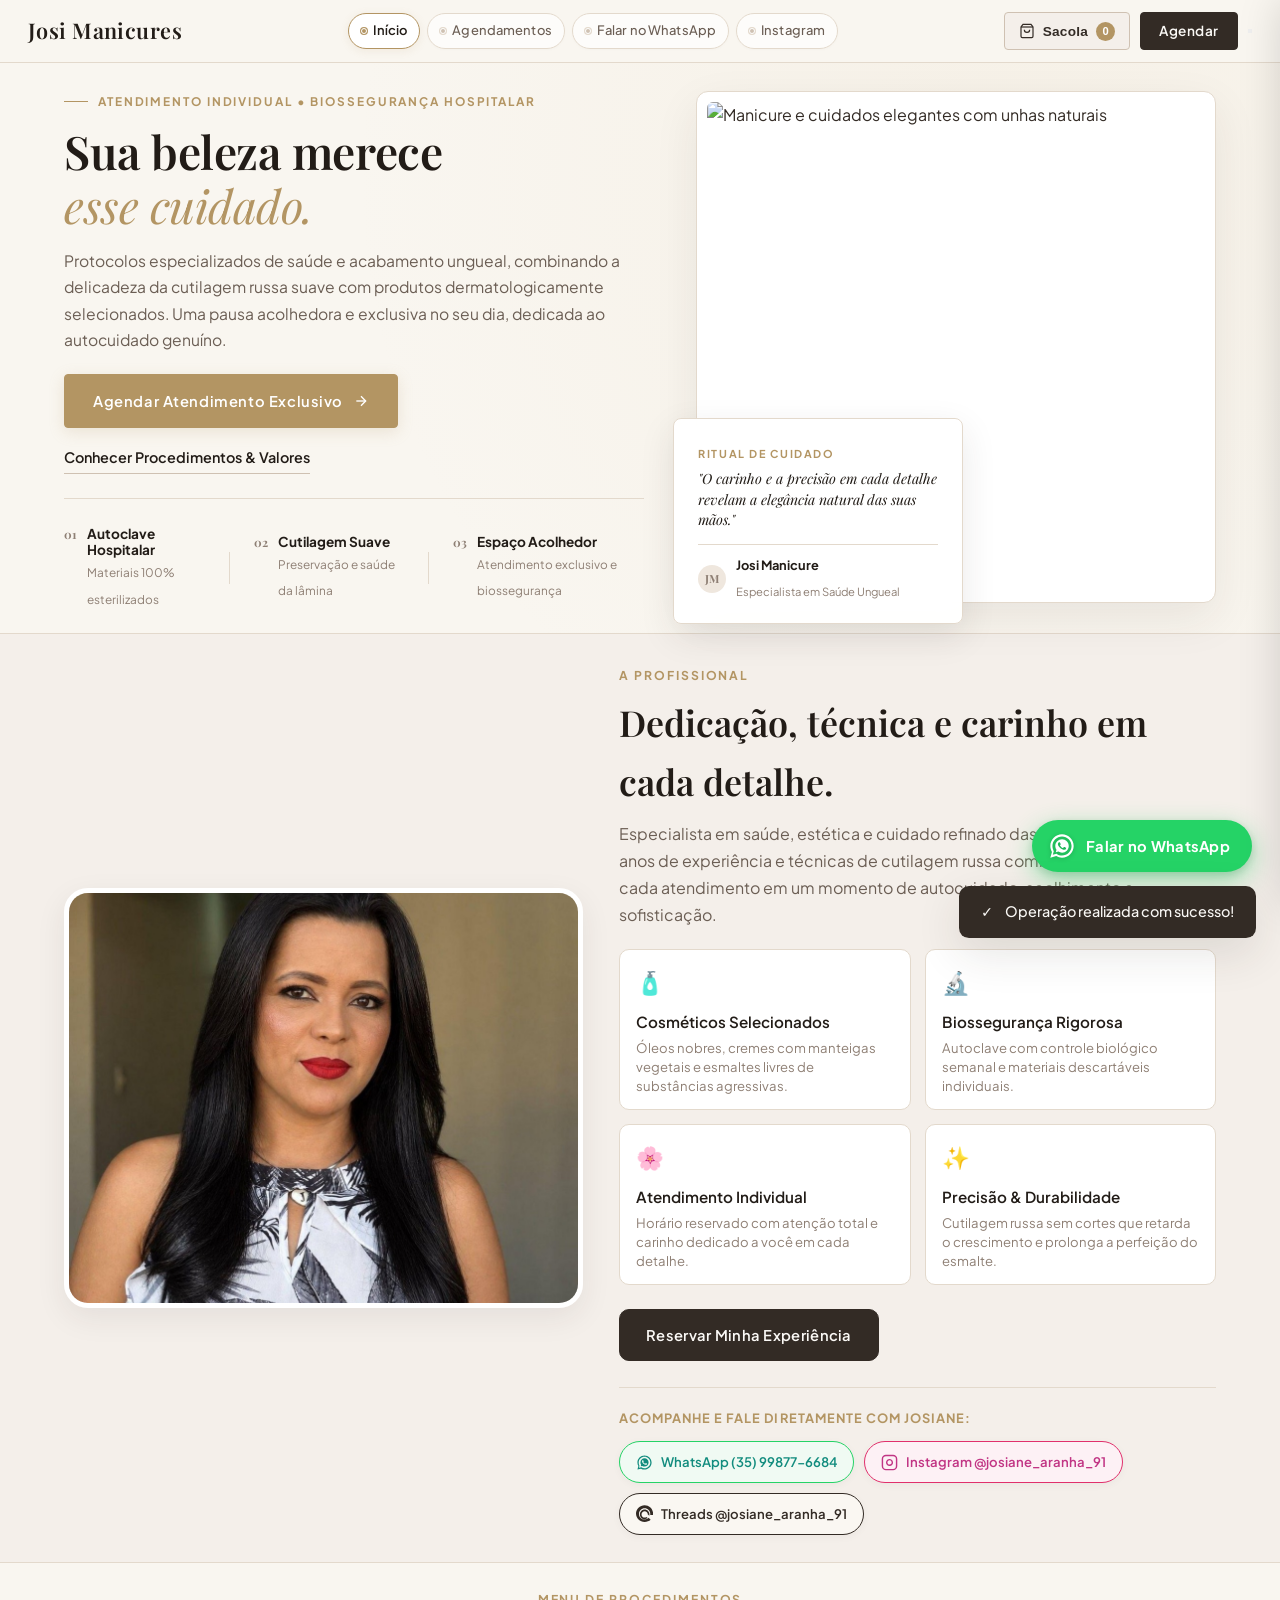
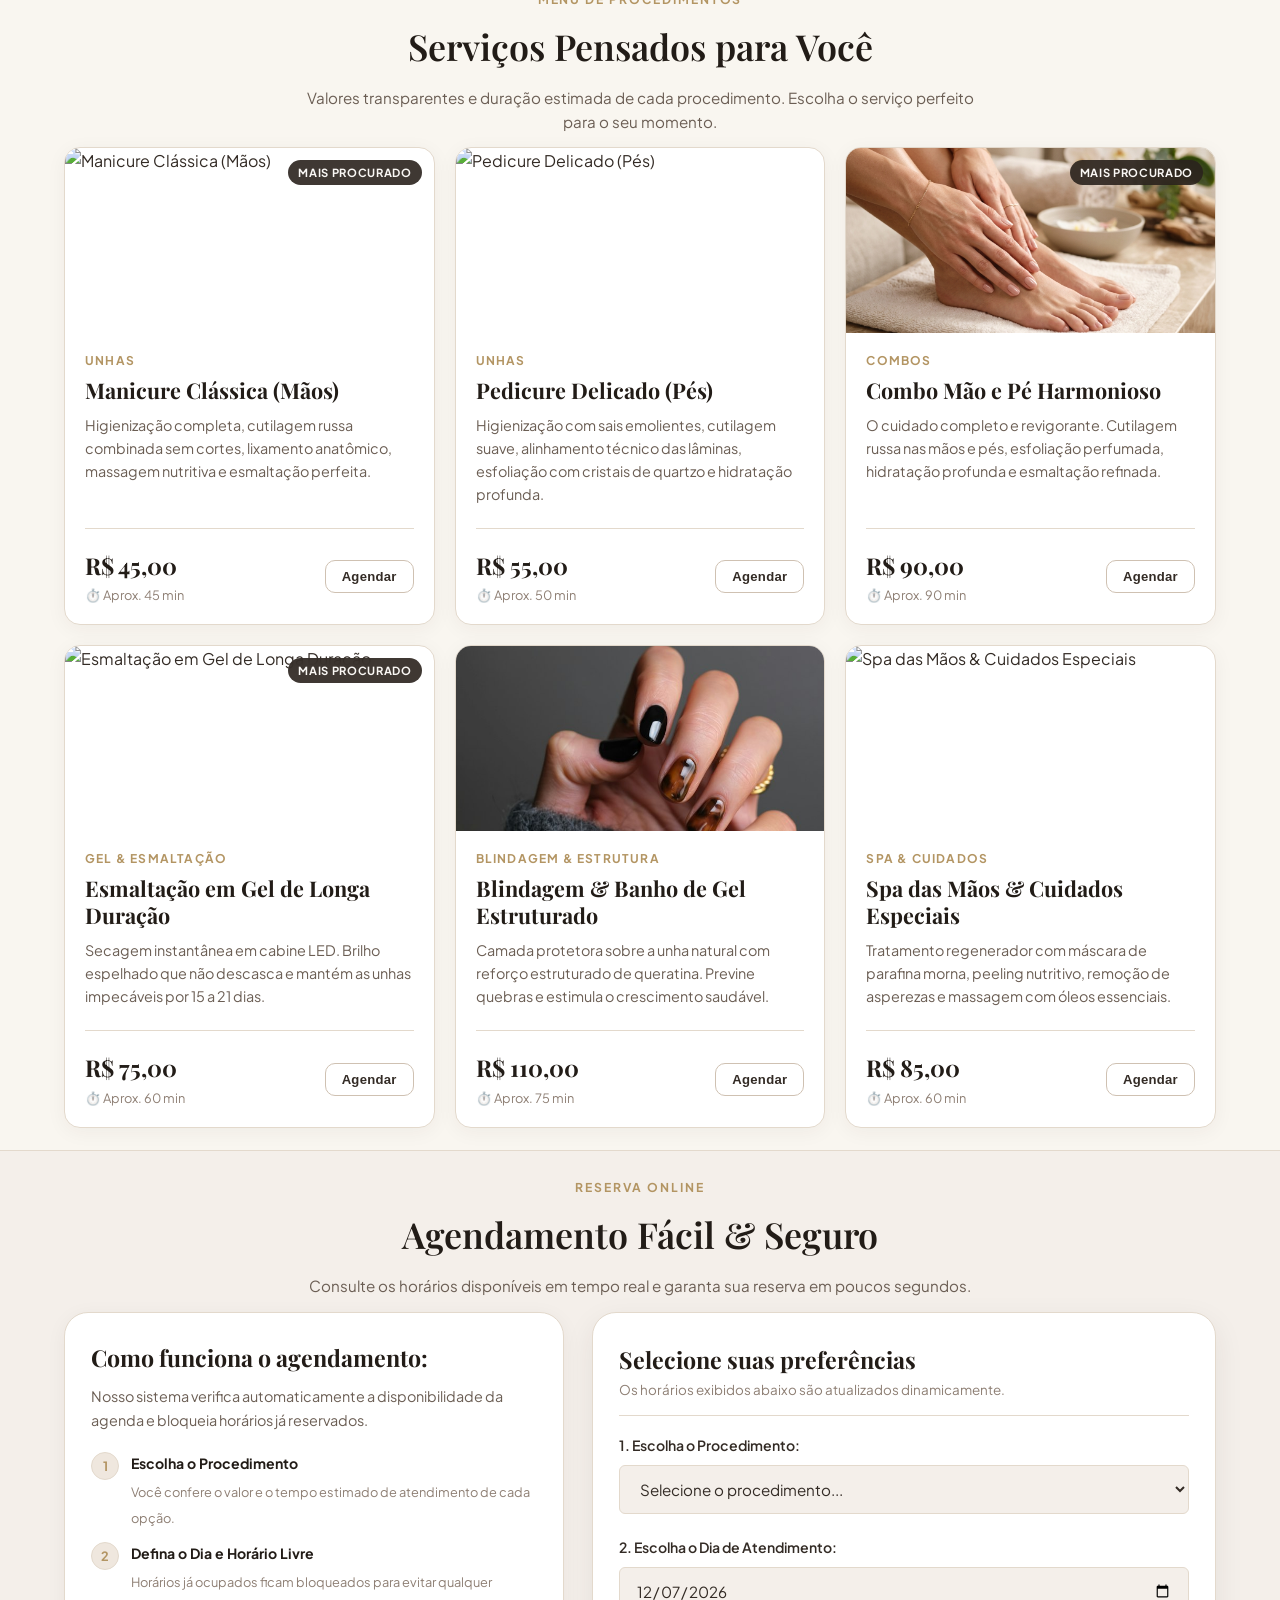
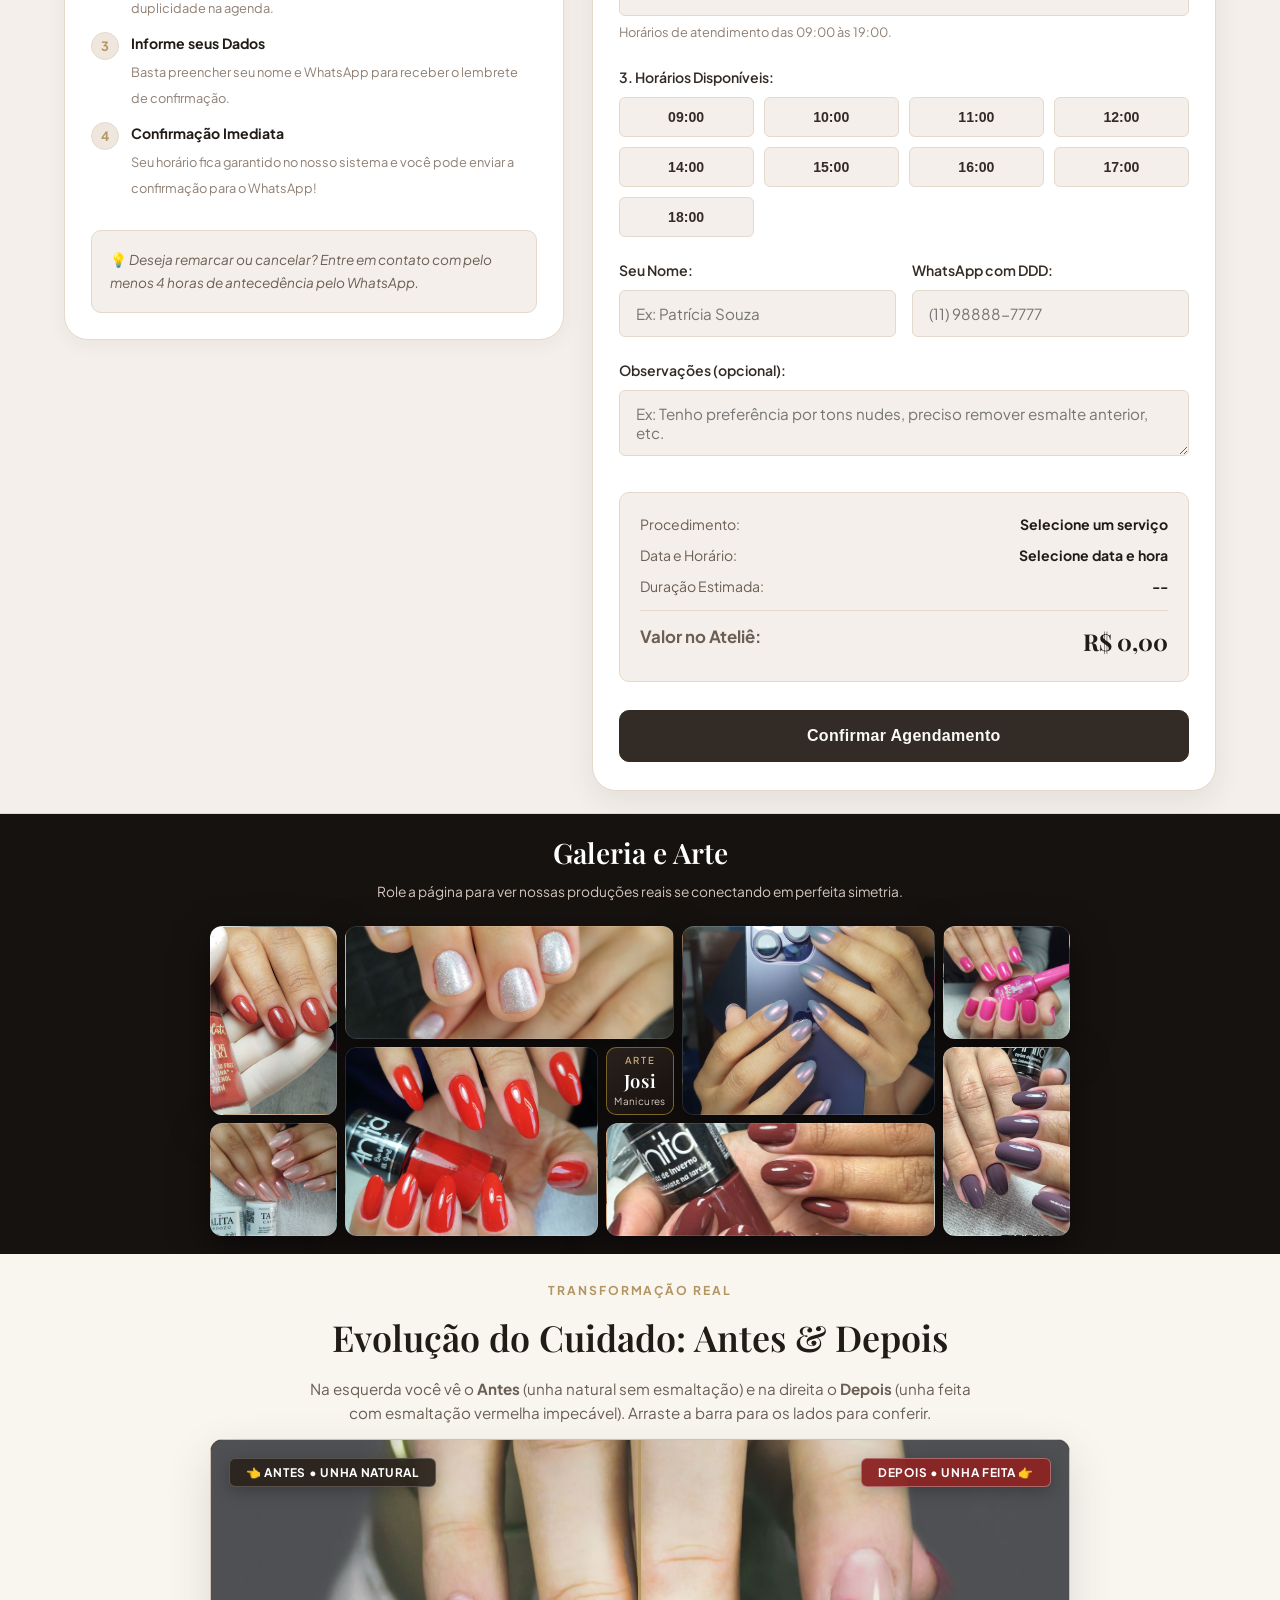
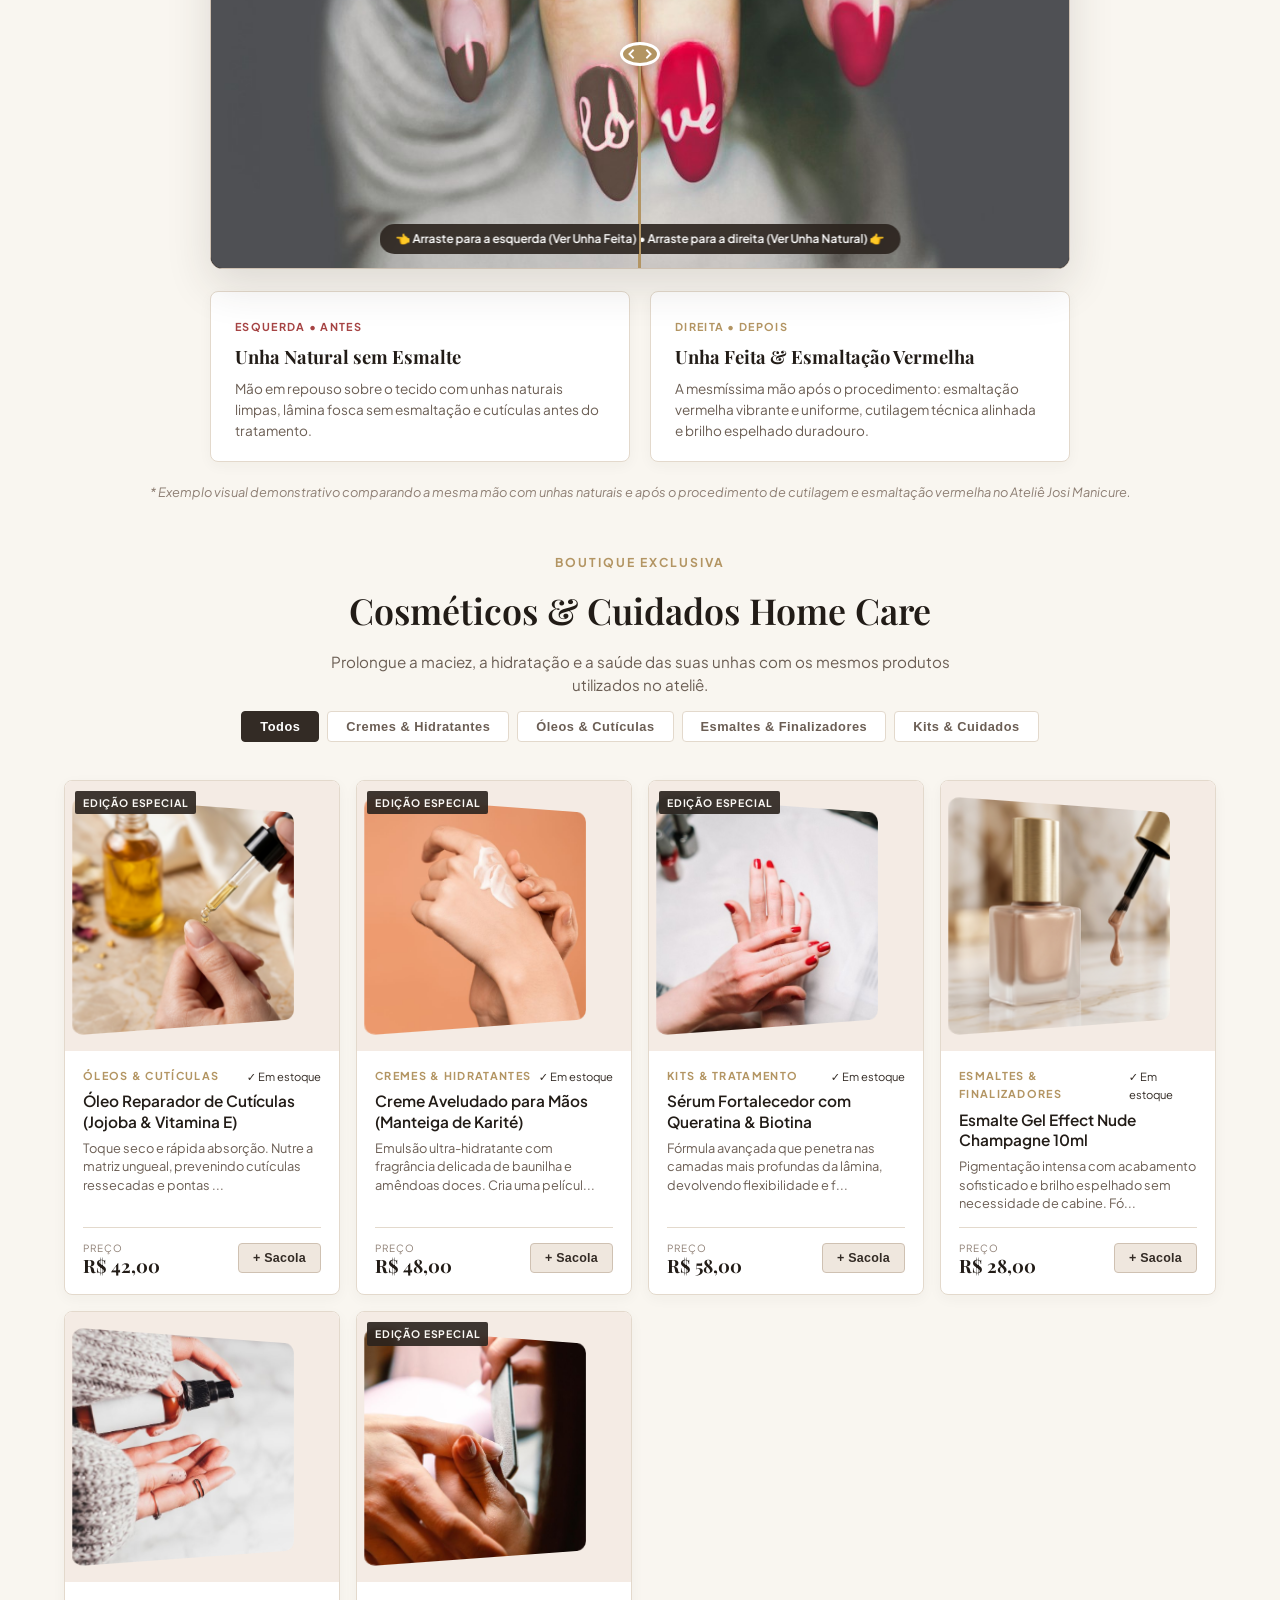
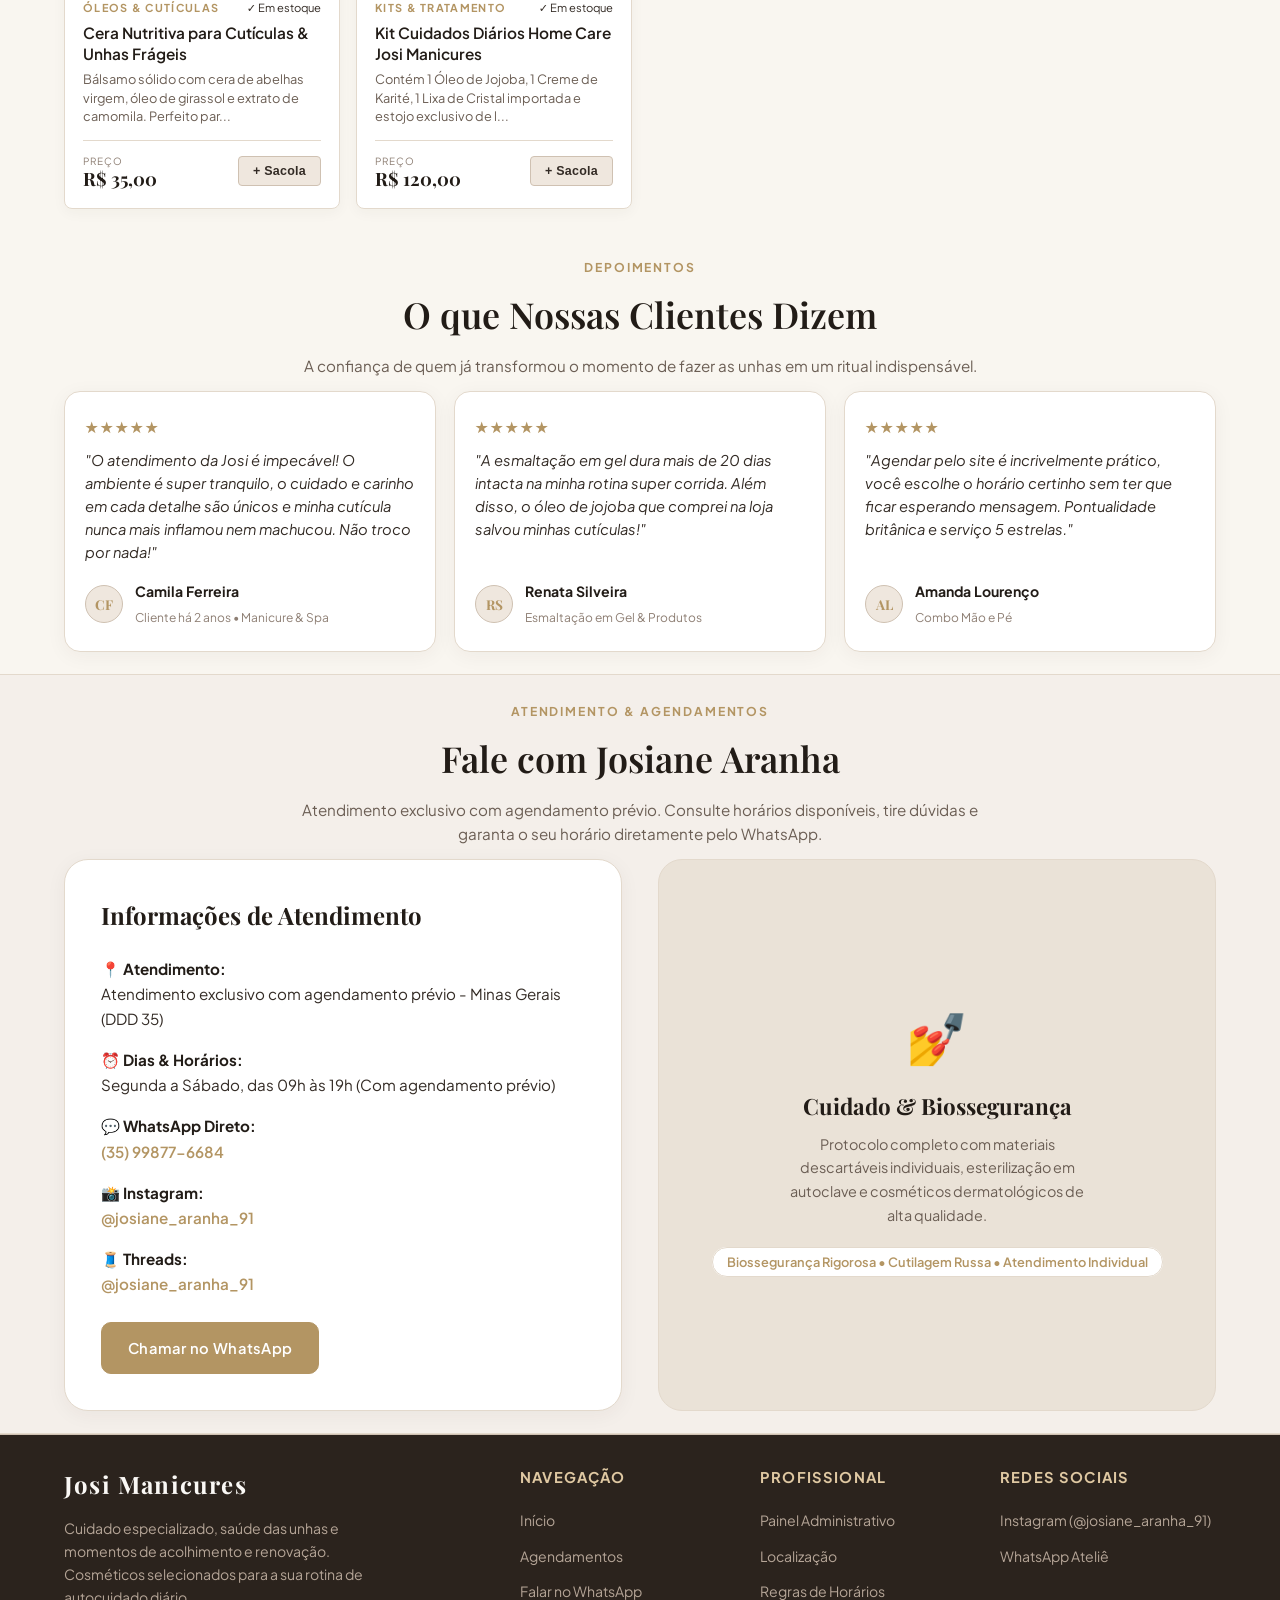
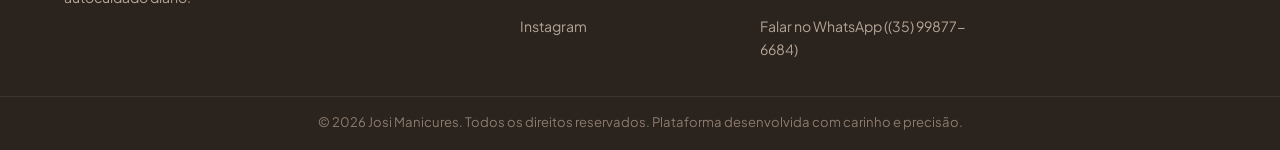
==== commit ad130fcc: "Ajustes: barra marrom da galeria mais fina e compacta, sem scroll trap, reducao de espacamentos glob" ====
--- a/index.html
+++ b/index.html
@@ -44,9 +44,18 @@
 
       <!-- Ações do Header -->
       <div class="nav-actions">
+        <!-- Botão Início Direto no Mobile & Desktop -->
+        <a href="#home" class="mobile-nav-home-btn" aria-label="Ir para o Início">
+          <svg width="14" height="14" viewBox="0 0 24 24" fill="none" stroke="currentColor" stroke-width="2">
+            <path d="M3 9l9-7 9 7v11a2 2 0 0 1-2 2H5a2 2 0 0 1-2-2z"></path>
+            <polyline points="9 22 9 12 15 12 15 22"></polyline>
+          </svg>
+          <span>Início</span>
+        </a>
+
         <!-- Sacola de Cosméticos Integrada & Coordenada -->
         <button class="nav-cart-btn" id="openCartBtn" aria-label="Abrir Sacola de Cosméticos">
-          <svg width="17" height="17" viewBox="0 0 24 24" fill="none" stroke="currentColor" stroke-width="1.8">
+          <svg width="16" height="16" viewBox="0 0 24 24" fill="none" stroke="currentColor" stroke-width="1.8">
             <path d="M6 2L3 6v14a2 2 0 0 0 2 2h14a2 2 0 0 0 2-2V6l-3-4z"></path>
             <line x1="3" y1="6" x2="21" y2="6"></line>
             <path d="M16 10a4 4 0 0 1-8 0"></path>
@@ -58,7 +67,6 @@
         <!-- Botão de Agendamento Editorial -->
         <a href="#agendamento" class="btn-editorial-book">
           <span>Agendar</span>
-          <span class="btn-arrow-icon">→</span>
         </a>
 
         <!-- Menu Mobile -->
@@ -412,17 +420,9 @@
           </div>
           
           <div class="mosaic-tile center" id="mosaicCenter">
-            <hgroup>
-              <span class="mosaic-center-badge">GALERIA E ARTE</span>
-              <h3 class="mosaic-center-brand">Josi Manicures</h3>
-              <p class="mosaic-center-sub">Criações e acabamentos impecáveis</p>
-            </hgroup>
-            <div class="mouse">
-              <svg viewBox="0 0 24 24" width="28" height="28" fill="none" stroke="currentColor" stroke-width="2" stroke-linecap="round" stroke-linejoin="round">
-                <rect x="6" y="3" width="12" height="18" rx="6"></rect>
-                <line x1="12" y1="7" x2="12" y2="11"></line>
-              </svg>
-            </div>
+            <span class="mosaic-center-badge">ARTE</span>
+            <h3 class="mosaic-center-brand">Josi</h3>
+            <span class="mosaic-center-sub">Manicures</span>
           </div>
 
           <div class="mosaic-tile tile-5" style="background-image: url('assets/galeria/unha-5.jpg'); --bg: url('assets/galeria/unha-5.jpg');">
@@ -437,12 +437,6 @@
           <div class="mosaic-tile tile-8" style="background-image: url('assets/galeria/unha-8.jpg'); --bg: url('assets/galeria/unha-8.jpg');">
             <img src="assets/galeria/unha-8.jpg" alt="Arte e Cuidado Ungueal" class="mosaic-tile-img" loading="eager">
           </div>
-        </div>
-
-        <!-- Indicador Elegante de Mosaico Montado -->
-        <div class="mosaic-assembled-pill" id="mosaicAssembledPill">
-          <span class="pill-dot">✦</span>
-          <span>Mosaico completo • Passe o cursor ou toque nas unhas para admirar</span>
         </div>
       </div>
     </div>
--- a/styles.css
+++ b/styles.css
@@ -355,6 +355,37 @@
   margin-left: 12px;
 }
 
+/* Botão Início Direto no Header (Mobile & Desktop) */
+.mobile-nav-home-btn {
+  display: inline-flex;
+  align-items: center;
+  gap: 5px;
+  height: 38px;
+  padding: 0 12px;
+  background: #F4EFEA;
+  border: 1px solid var(--nude-border-dark);
+  border-radius: 4px;
+  color: var(--text-main);
+  text-decoration: none;
+  font-size: 0.84rem;
+  font-weight: 600;
+  cursor: pointer;
+  transition: var(--transition);
+  white-space: nowrap;
+}
+
+.mobile-nav-home-btn:hover {
+  background: var(--bg-surface-tint);
+  border-color: var(--accent-gold);
+  color: var(--accent-gold);
+}
+
+@media (min-width: 961px) {
+  .mobile-nav-home-btn {
+    display: none;
+  }
+}
+
 /* Sacola de Cosméticos Integrada & Coordenada (Substitui o quadradinho isolado) */
 .nav-cart-btn {
   display: inline-flex;
@@ -436,7 +467,7 @@
    BANNER PRINCIPAL / COMPOSIÇÃO EDITORIAL ASSIMÉTRICA
    ============================================================ */
 .hero-section {
-  padding: 40px 0 45px;
+  padding: 20px 0 22px;
   position: relative;
   background: radial-gradient(circle at 80% 20%, rgba(223, 200, 162, 0.12) 0%, transparent 60%);
 }
@@ -676,7 +707,7 @@
    SEÇÕES GERAIS
    ============================================================ */
 .section {
-  padding: 48px 0;
+  padding: 22px 0;
 }
 
 .section-bg-soft {
@@ -688,7 +719,7 @@
 .section-header {
   text-align: center;
   max-width: 680px;
-  margin: 0 auto 30px;
+  margin: 0 auto 14px;
 }
 
 .section-tag {
@@ -2150,11 +2181,11 @@
 
 @media (max-width: 768px) {
   .section {
-    padding: 36px 0;
+    padding: 16px 0;
   }
 
   .section-header {
-    margin: 0 auto 22px;
+    margin: 0 auto 12px;
   }
 
   .top-notice-info {
@@ -2166,7 +2197,7 @@
   }
 
   .hero-section {
-    padding: 32px 0 28px;
+    padding: 16px 0 14px;
   }
 
   .hero-editorial-manifesto {
@@ -2313,61 +2344,66 @@
 
 .mosaic-gallery-section {
   position: relative;
-  background: #15110F;
-  padding-top: 36px;
+  background: #161210;
+  padding: 16px 0 18px;
   color: #FFFFFF;
   overflow: hidden !important;
   max-width: 100vw;
   width: 100%;
 }
 
+.mosaic-gallery-section .section-header {
+  margin: 0 auto 10px;
+}
+
 .mosaic-gallery-section .section-header .section-tag {
   background: rgba(194, 166, 118, 0.18);
   color: #E2CDAA;
   border-color: rgba(194, 166, 118, 0.35);
+  margin-bottom: 4px;
 }
 
 .mosaic-gallery-section .section-header .section-title {
   color: #FFFFFF;
+  font-size: clamp(1.4rem, 2.2vw, 1.8rem);
+  margin-bottom: 4px;
 }
 
 .mosaic-gallery-section .section-header .section-subtitle {
   color: #D3C7BF;
-  max-width: 680px;
+  max-width: 580px;
   margin: 0 auto;
+  font-size: 0.86rem;
 }
 
 .mosaic-scroll-track {
   position: relative;
-  height: 112vh;
-  view-timeline-name: --gallery-scroll-timeline;
-  view-timeline-axis: block;
-  overflow: hidden !important;
+  height: auto;
+  overflow: visible;
   max-width: 100vw;
   width: 100%;
 }
 
 .mosaic-sticky-viewport {
-  position: sticky;
-  top: 0;
-  height: 72vh;
-  max-height: 560px;
+  position: relative;
+  height: auto;
+  max-height: none;
   width: 100%;
   max-width: 100vw;
   display: flex;
   align-items: center;
   justify-content: center;
-  overflow: hidden !important;
-  background: radial-gradient(circle at center, #241D1A 0%, #120E0D 100%);
+  overflow: visible;
+  background: transparent;
 }
 
 .mosaic-wrapper {
-  --size-base: 88px;
-  --mosaic-gap: 10px;
+  --size-base: 68px;
+  --mosaic-gap: 8px;
   width: 94vw;
-  max-width: min(1200px, 100vw);
-  height: 60vh;
-  max-height: 480px;
+  max-width: 860px;
+  height: 310px;
+  max-height: 310px;
   display: grid;
   grid-template-columns: 1fr 2fr var(--size-base) 2fr 1fr;
   grid-template-rows: 1fr var(--size-base) 1fr;
@@ -2377,7 +2413,7 @@
     "five  six    seven  seven  eight";
   gap: var(--mosaic-gap);
   position: relative;
-  perspective: 1200px;
+  margin: 0 auto;
 }
 
 .mosaic-tile {
@@ -2466,60 +2502,50 @@
 /* center */
 .mosaic-tile.center {
   grid-area: center;
-  justify-self: center;
-  align-self: center;
-  background: linear-gradient(145deg, #2A211D 0%, #1A1412 100%);
+  justify-self: stretch;
+  align-self: stretch;
+  background: linear-gradient(145deg, #2A211D 0%, #15100E 100%);
   color: #FFFFFF;
   display: flex;
   flex-direction: column;
   align-items: center;
   justify-content: center;
-  width: var(--mouse-w, 440px);
-  height: var(--mouse-w, 440px);
-  max-width: min(440px, 85vw);
-  max-height: min(440px, 60vh);
-  aspect-ratio: 1;
-  border-radius: 18px;
-  border: 1px solid rgba(212, 175, 55, 0.4);
-  box-shadow: 0 20px 60px rgba(0, 0, 0, 0.75), 0 0 40px rgba(194, 166, 118, 0.18);
-  z-index: 10;
+  width: 100%;
+  height: 100%;
+  border-radius: 10px;
+  border: 1px solid rgba(212, 175, 55, 0.5);
+  box-shadow: 0 4px 18px rgba(0, 0, 0, 0.4);
+  z-index: 5;
   text-align: center;
-  padding: 20px;
+  padding: 4px;
   transform: none;
-}
-
-.mosaic-tile.center > hgroup {
-  font-family: 'Jura', sans-serif, var(--font-body);
-  font-weight: 300;
-  opacity: var(--text-opacity, 1);
-  display: var(--text-display, block);
-  transition: opacity 0.2s ease;
 }
 
 .mosaic-center-badge {
   display: inline-block;
-  font-size: 0.72rem;
-  letter-spacing: 0.22em;
+  font-size: 0.60rem;
+  letter-spacing: 0.16em;
   text-transform: uppercase;
   color: var(--champagne);
-  margin-bottom: 8px;
+  margin-bottom: 2px;
   font-weight: 600;
 }
 
 .mosaic-center-brand {
-  font-family: var(--font-title);
-  font-size: clamp(1.4rem, 2.6vw, 2.2rem);
+  font-family: var(--font-serif);
+  font-size: 1.15rem;
   font-weight: 600;
   color: #FFFFFF;
-  margin: 0 0 8px 0;
-  letter-spacing: 0.02em;
+  letter-spacing: 0.04em;
+  margin: 0;
+  line-height: 1.1;
 }
 
 .mosaic-center-sub {
-  font-size: clamp(0.82rem, 1.2vw, 0.95rem);
+  font-size: 0.62rem;
   color: #D6C8C0;
-  margin: 0;
-  line-height: 1.4;
+  margin: 2px 0 0;
+  letter-spacing: 0.04em;
 }
 
 .mosaic-tile.center > .mouse {
@@ -2573,114 +2599,79 @@
 }
 
 .mosaic-tile.assembled:hover:not(.center) {
-  transform: translate3d(0, 0, 0) scale(1.05) !important;
+  transform: translate3d(0, 0, 0) scale(1.04) !important;
   z-index: 15;
-  box-shadow: 0 20px 50px rgba(194, 166, 118, 0.5), 0 0 25px rgba(255, 255, 255, 0.15);
-  filter: brightness(1.12);
-  border-color: rgba(212, 175, 55, 0.7);
-}
-
-@keyframes animate-center {
-  0%,
-  5% {
-    --mouse-w: 600px;
-    --center-x: 0px;
-    --center-y: 0px;
-    --text-opacity: 1;
-  }
-  20% {
-    --mouse-w: 300px;
-    --center-x: 0px;
-    --center-y: 0px;
-    --text-opacity: 0;
-  }
-  25% {
-    --text-display: none;
-  }
-  45%,
-  100% {
-    --mouse-w: calc(var(--size-base));
-    --center-x: 0px;
-    --center-y: 0px;
-    --text-display: none;
-    --mouse-rotate: 180deg;
-    --text-opacity: 0;
-  }
-}
-
-@keyframes animate-boxes {
-  0%,
-  5% {
-    translate: var(--x) var(--y);
-  }
-  75%,
-  100% {
-    translate: 0;
-  }
-}
-
-@supports (animation-timeline: view()) {
-  .mosaic-tile:not(.center) {
-    animation-name: animate-boxes;
-    animation-timing-function: linear;
-    animation-fill-mode: both;
-    animation-timeline: --gallery-scroll-timeline;
-    animation-range: entry 5% exit 95%;
-  }
+  box-shadow: 0 16px 40px rgba(194, 166, 118, 0.4), 0 0 20px rgba(255, 255, 255, 0.12);
+  filter: brightness(1.08);
+  border-color: rgba(212, 175, 55, 0.6);
 }
 
 @media (max-width: 900px) {
-  .mosaic-sticky-viewport {
-    height: 64vh;
-    max-height: 480px;
-  }
   .mosaic-wrapper {
-    --size-base: 65px;
+    --size-base: 52px;
     width: 92vw;
+    max-width: 680px;
+    height: 250px;
+    max-height: 250px;
+    gap: 6px;
+  }
+}
+
+@media (max-width: 600px) {
+  .nav-container {
+    padding: 8px 12px;
+    gap: 6px;
+  }
+  .brand-title {
+    font-size: 1.1rem;
+  }
+  .nav-actions {
+    gap: 5px;
+    margin-left: 0;
+  }
+  .mobile-nav-home-btn {
+    height: 32px;
+    padding: 0 9px;
+    font-size: 0.74rem;
+  }
+  .nav-cart-btn {
+    height: 32px;
+    padding: 0 9px;
+    font-size: 0.74rem;
+  }
+  .btn-editorial-book {
+    height: 32px;
+    padding: 0 10px;
+    font-size: 0.74rem;
+  }
+  .menu-toggle-btn {
+    display: none !important;
+  }
+
+  .mosaic-gallery-section {
+    padding: 12px 0 14px;
+  }
+  .mosaic-wrapper {
+    --size-base: 36px;
+    gap: 4px;
+    height: 185px;
+    max-height: 185px;
+    width: 95vw;
     max-width: 100%;
-    height: 52vh;
-    max-height: 400px;
-    gap: 7px;
-    overflow: hidden;
   }
   .mosaic-tile.center {
-    --mouse-w: 260px;
-    transform: none;
-    padding: 12px;
-  }
-}
-
-@media (max-width: 600px) {
-  .mosaic-scroll-track {
-    height: 102vh;
-    overflow: hidden !important;
-    max-width: 100vw;
-  }
-  .mosaic-sticky-viewport {
-    height: 50vh;
-    max-height: 360px;
-  }
-  .mosaic-wrapper {
-    --size-base: 42px;
-    gap: 4px;
-    height: 42vh;
-    max-height: 300px;
-    width: 94vw;
-    max-width: 100%;
-    overflow: hidden;
-  }
-  .mosaic-tile.center {
-    --mouse-w: 190px;
-    transform: none;
-    padding: 8px;
-  }
-  .mosaic-assembled-pill {
-    font-size: 0.70rem;
-    padding: 5px 12px;
-    bottom: 8px;
-    width: 90%;
-    justify-content: center;
-    text-align: center;
+    padding: 2px;
+    border-radius: 6px;
+  }
+  .mosaic-center-brand {
+    font-size: 0.76rem;
+  }
+  .mosaic-center-badge {
+    font-size: 0.50rem;
+    letter-spacing: 0.1em;
+  }
+  .mosaic-center-sub {
+    font-size: 0.50rem;
   }
 }
 
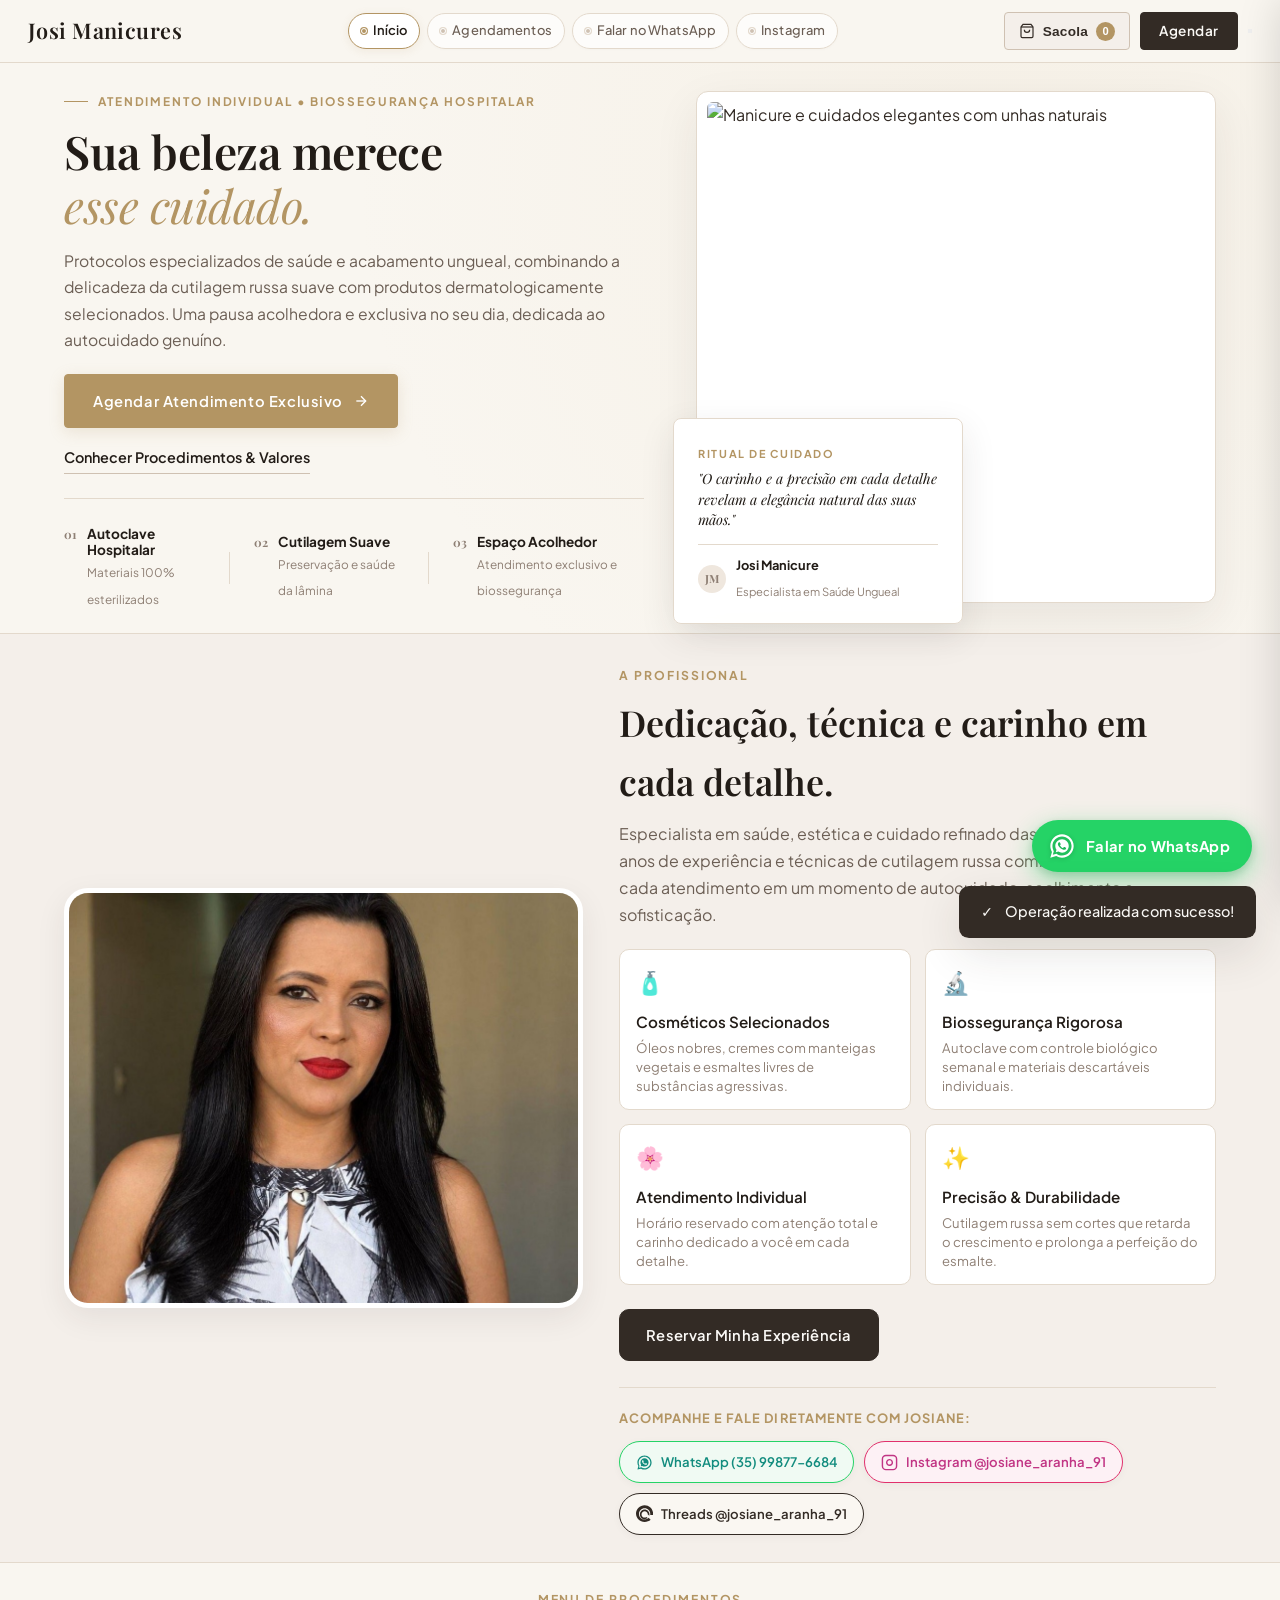
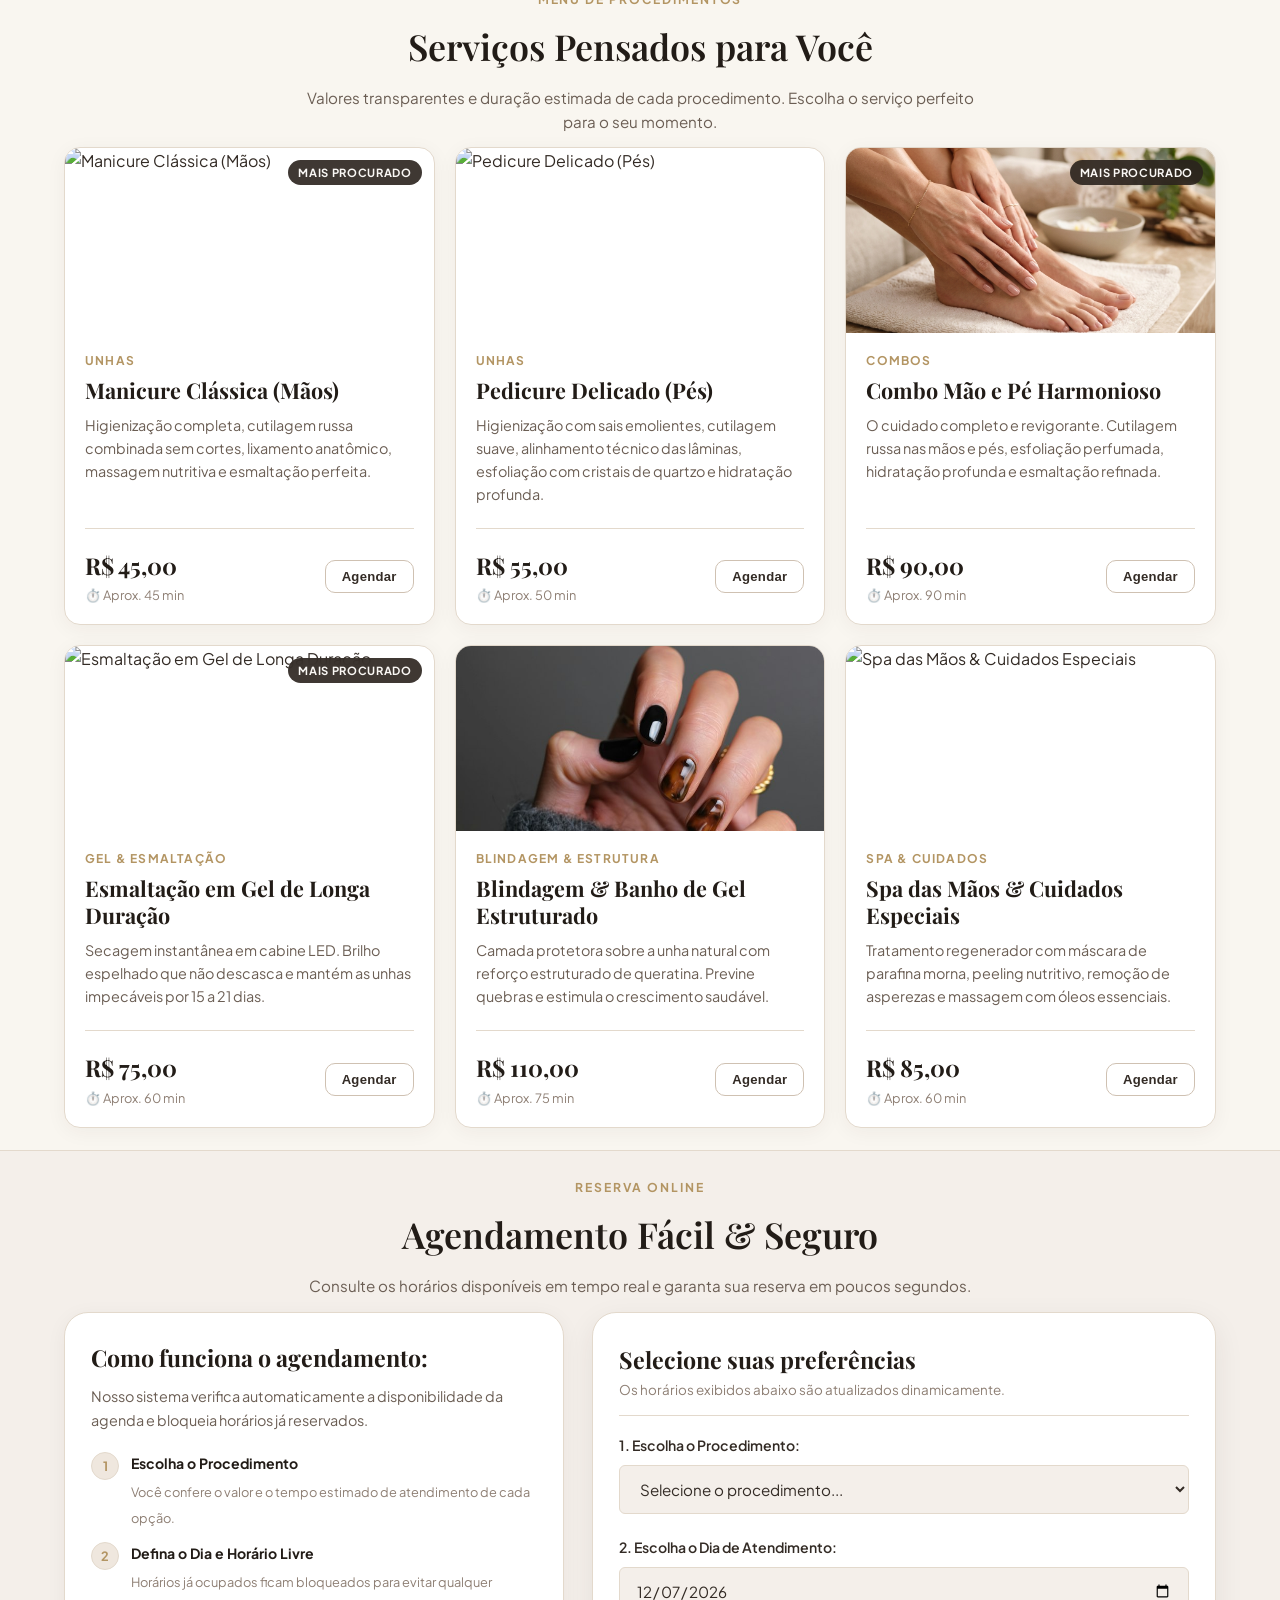
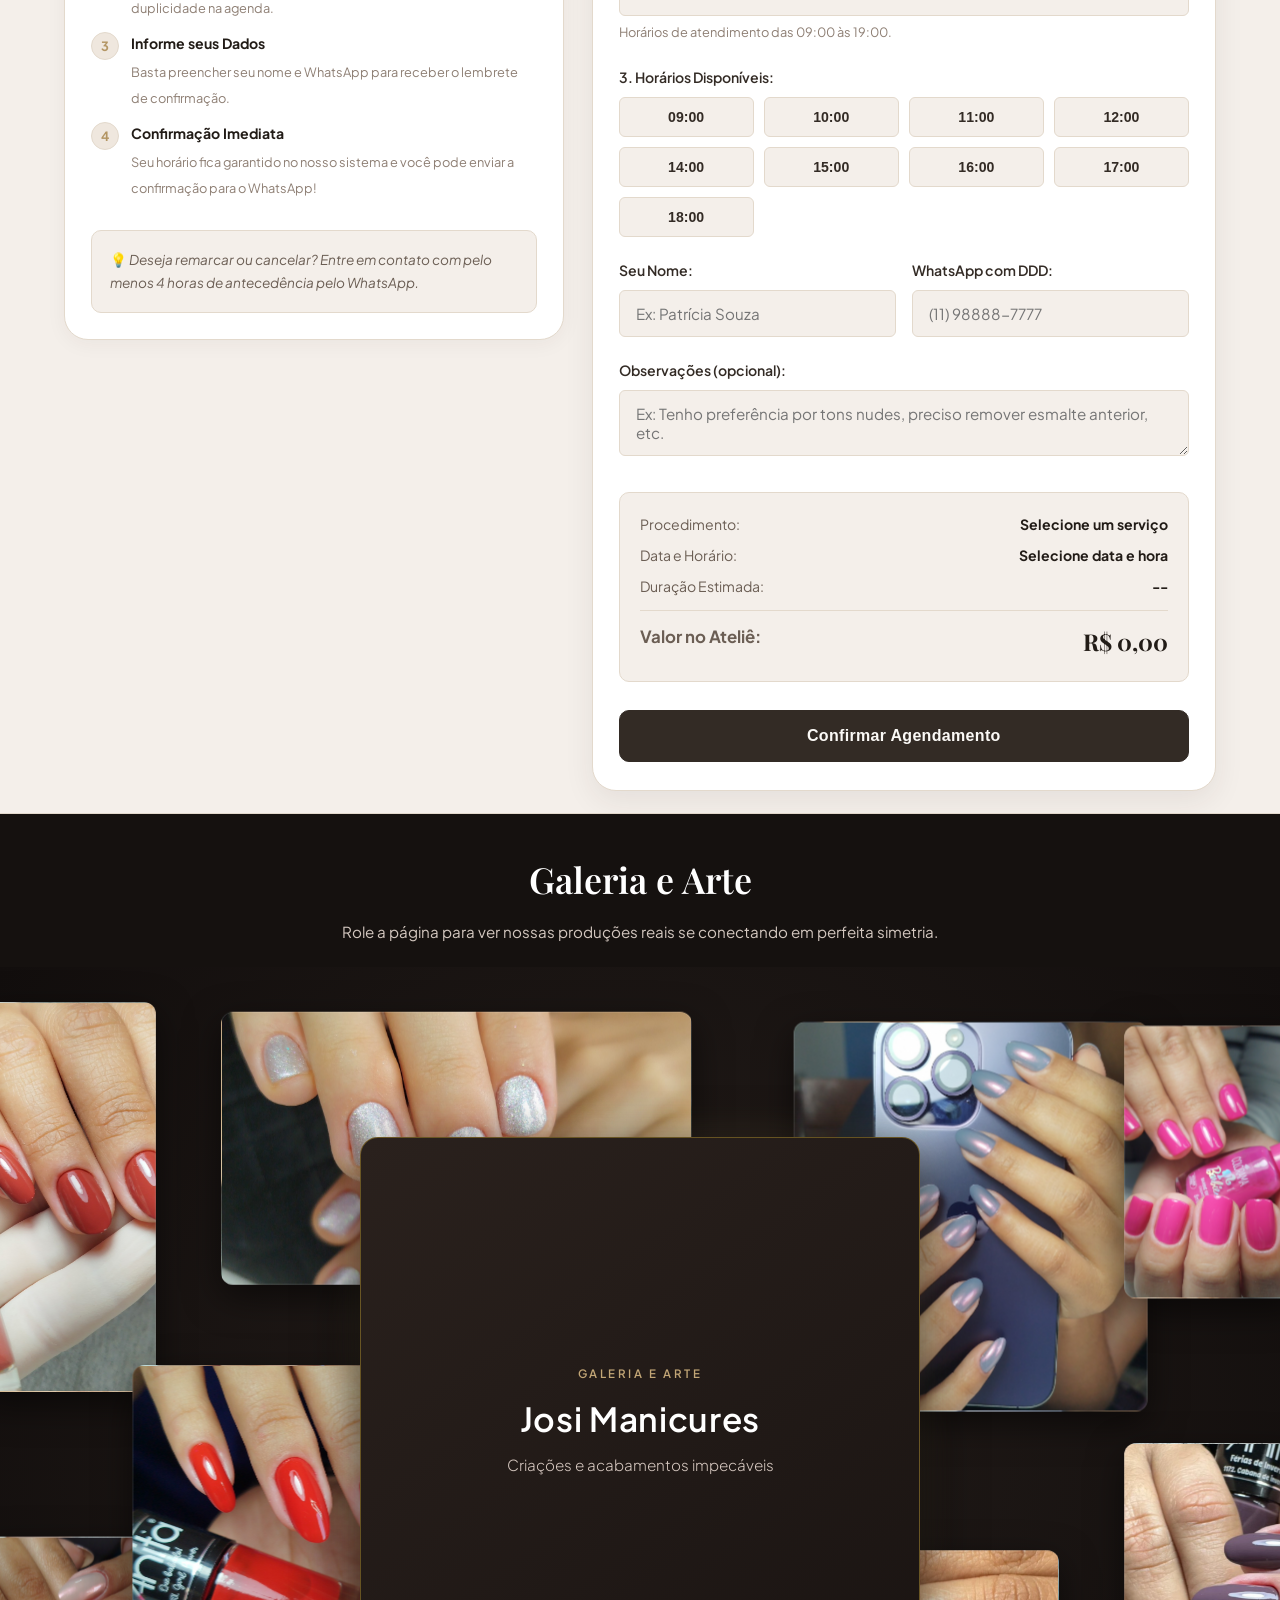
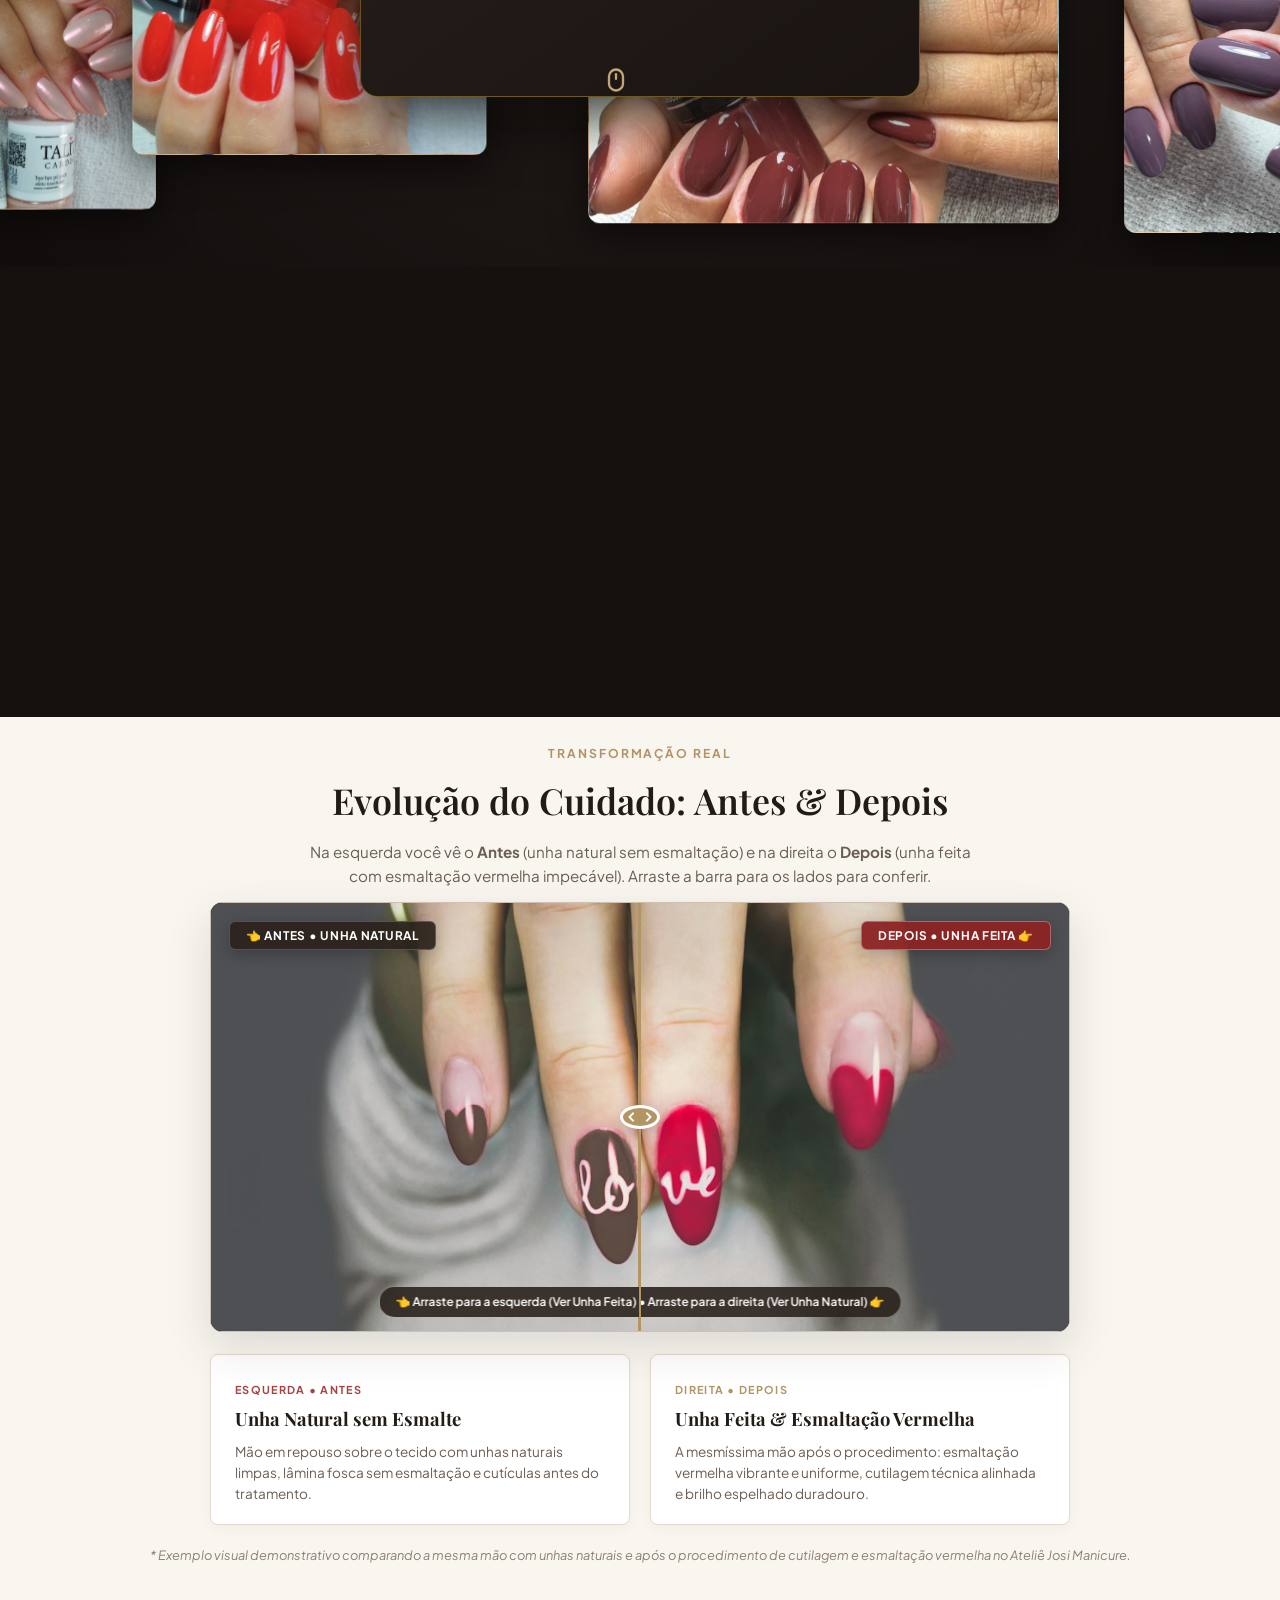
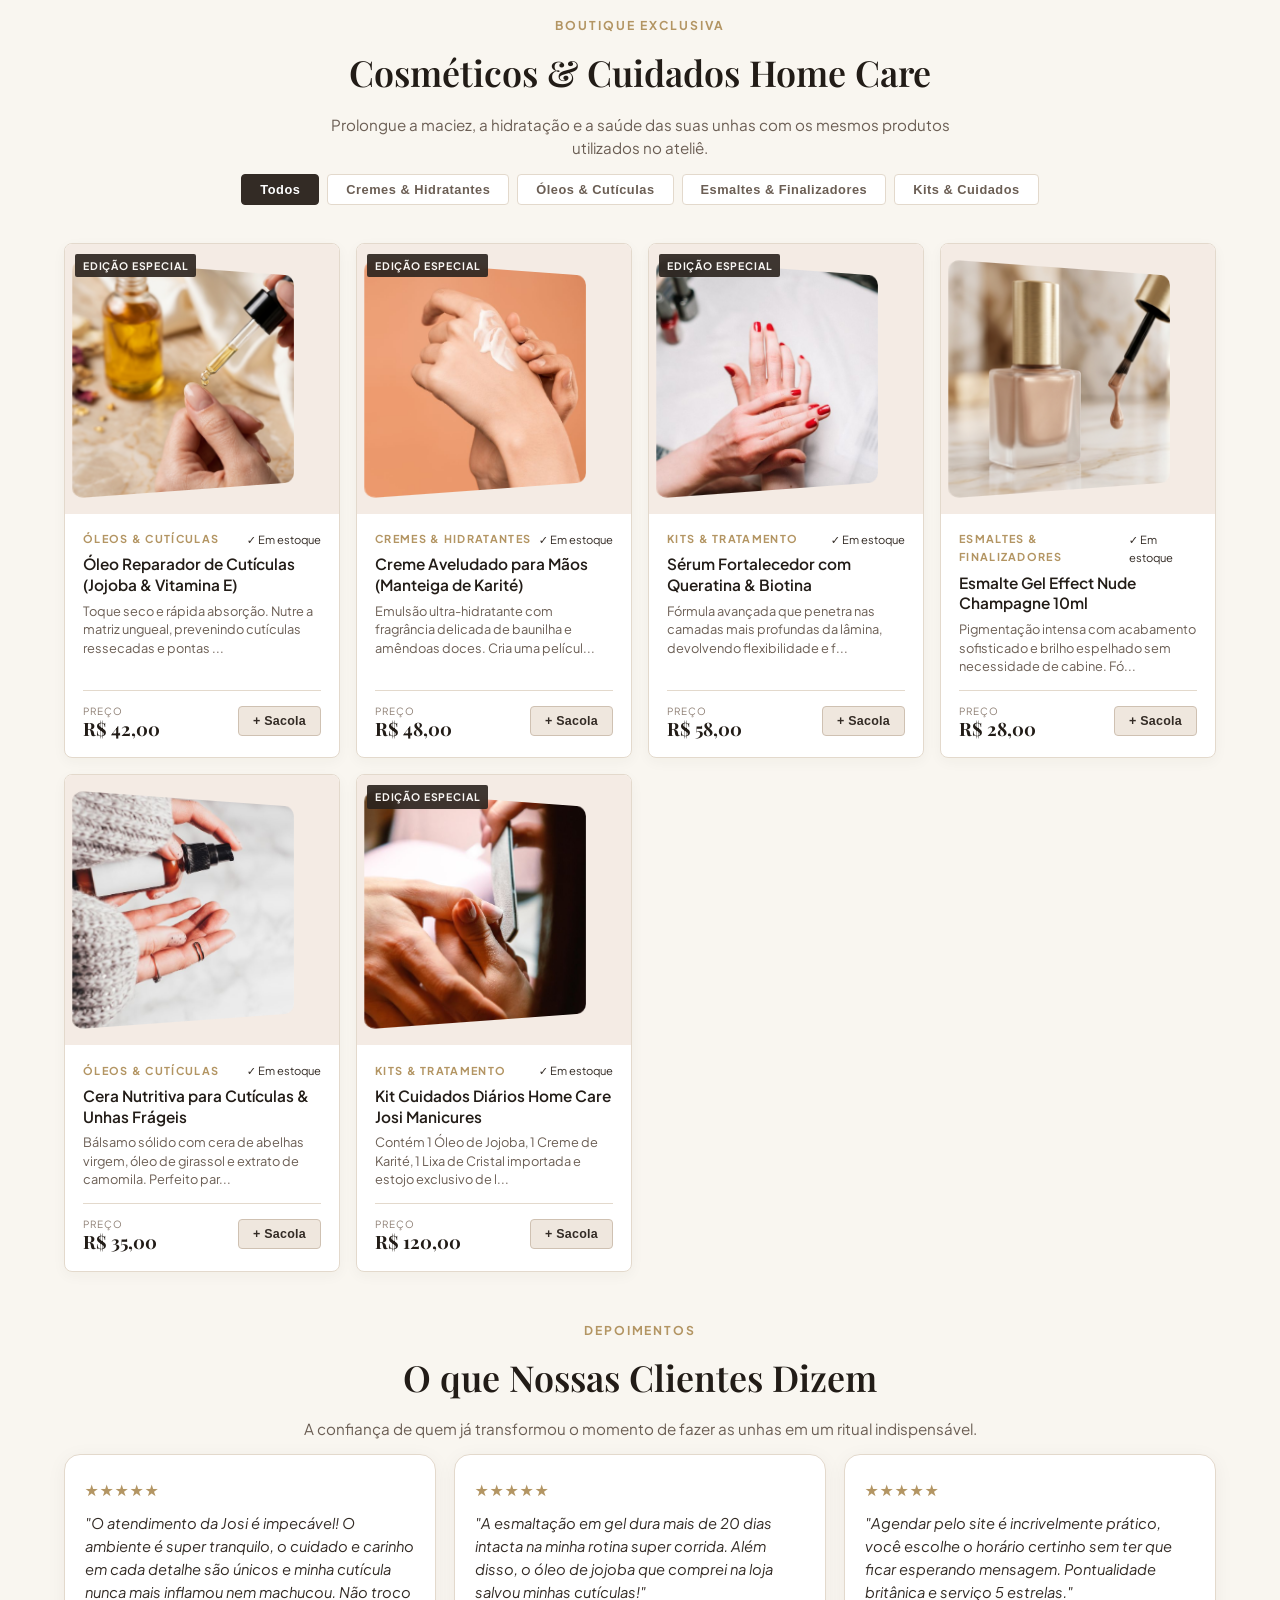
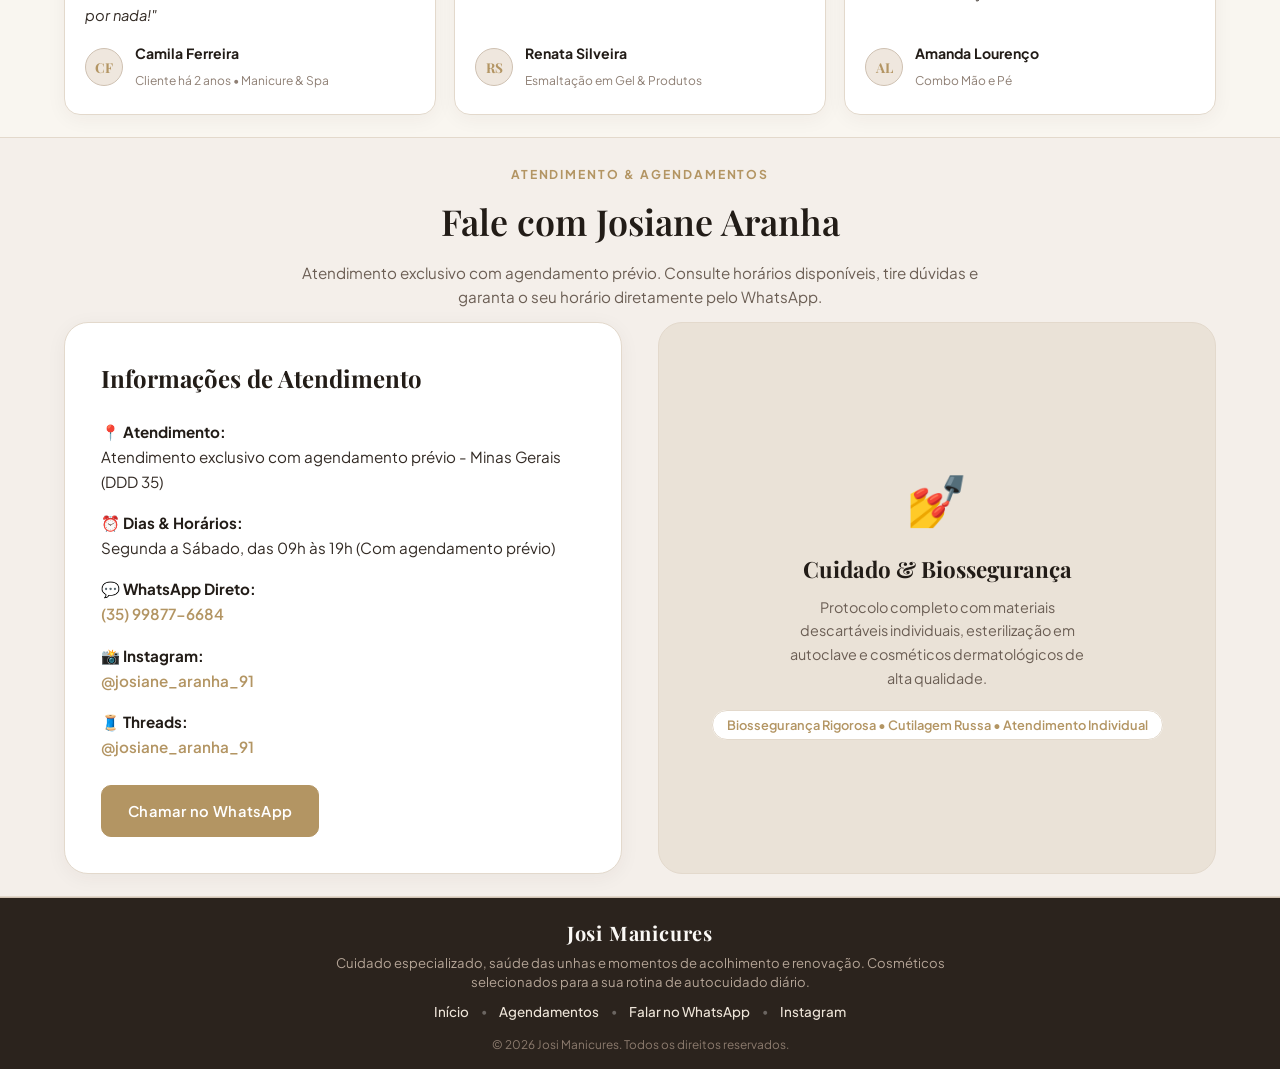
==== commit cedde45c: "Ajustes: restaurar dinamica abre/fecha da galeria perfeitamente centralizada, rodape marrom fino/ach" ====
--- a/index.html
+++ b/index.html
@@ -10,7 +10,7 @@
   <link rel="preconnect" href="https://fonts.gstatic.com" crossorigin>
   <link href="https://fonts.googleapis.com/css2?family=Playfair+Display:ital,wght@0,400;0,500;0,600;0,700;1,400;1,500&family=Plus+Jakarta+Sans:wght@300;400;500;600;700&display=swap" rel="stylesheet">
   
-  <link rel="stylesheet" href="styles.css">
+  <link rel="stylesheet" href="styles.css?v=3.6">
 </head>
 <body>
 
@@ -420,9 +420,17 @@
           </div>
           
           <div class="mosaic-tile center" id="mosaicCenter">
-            <span class="mosaic-center-badge">ARTE</span>
-            <h3 class="mosaic-center-brand">Josi</h3>
-            <span class="mosaic-center-sub">Manicures</span>
+            <hgroup>
+              <span class="mosaic-center-badge">GALERIA E ARTE</span>
+              <h3 class="mosaic-center-brand">Josi Manicures</h3>
+              <p class="mosaic-center-sub">Criações e acabamentos impecáveis</p>
+            </hgroup>
+            <div class="mouse">
+              <svg viewBox="0 0 24 24" width="28" height="28" fill="none" stroke="currentColor" stroke-width="2" stroke-linecap="round" stroke-linejoin="round">
+                <rect x="6" y="3" width="12" height="18" rx="6"></rect>
+                <line x1="12" y1="7" x2="12" y2="11"></line>
+              </svg>
+            </div>
           </div>
 
           <div class="mosaic-tile tile-5" style="background-image: url('assets/galeria/unha-5.jpg'); --bg: url('assets/galeria/unha-5.jpg');">
@@ -437,6 +445,12 @@
           <div class="mosaic-tile tile-8" style="background-image: url('assets/galeria/unha-8.jpg'); --bg: url('assets/galeria/unha-8.jpg');">
             <img src="assets/galeria/unha-8.jpg" alt="Arte e Cuidado Ungueal" class="mosaic-tile-img" loading="eager">
           </div>
+        </div>
+
+        <!-- Indicador Elegante de Mosaico Montado -->
+        <div class="mosaic-assembled-pill" id="mosaicAssembledPill">
+          <span class="pill-dot">✦</span>
+          <span>Mosaico completo • Passe o cursor ou toque nas unhas para admirar</span>
         </div>
       </div>
     </div>
@@ -652,42 +666,28 @@
     </div>
   </section>
 
-  <!-- Rodapé -->
+  <!-- Rodapé Ultracompacto e Fino (Barra Marrom Achatada) -->
   <footer class="footer">
-    <div class="container footer-grid">
-      <div class="footer-brand">
-        <h3 id="footerBrandTitle">Josi Manicures</h3>
-        <p class="footer-bio">
+    <div class="container footer-compact-container">
+      <div class="footer-compact-brand-box">
+        <h3 id="footerBrandTitle" class="footer-compact-title">Josi Manicures</h3>
+        <p class="footer-compact-bio">
           Cuidado especializado, saúde das unhas e momentos de acolhimento e renovação. Cosméticos selecionados para a sua rotina de autocuidado diário.
         </p>
       </div>
 
-      <div class="footer-col">
-        <h4>Navegação</h4>
+      <nav class="footer-compact-links" aria-label="Navegação Rápida">
         <a href="#home">Início</a>
+        <span class="footer-link-dot">•</span>
         <a href="#agendamento">Agendamentos</a>
+        <span class="footer-link-dot">•</span>
         <a href="https://wa.me/5535998776684" target="_blank" rel="noopener noreferrer">Falar no WhatsApp</a>
+        <span class="footer-link-dot">•</span>
         <a href="https://www.instagram.com/josiane_aranha_91?utm_source=ig_web_button_share_sheet&vrfl=ZDNlZDc0MzIxNw==" target="_blank" rel="noopener noreferrer">Instagram</a>
-      </div>
-
-      <div class="footer-col">
-        <h4>Profissional</h4>
-        <a href="admin.html">Painel Administrativo</a>
-        <a href="#contato">Localização</a>
-        <a href="#agendamento">Regras de Horários</a>
-        <a href="https://wa.me/5535998776684" target="_blank" rel="noopener noreferrer">Falar no WhatsApp ((35) 99877-6684)</a>
-      </div>
-
-      <div class="footer-col">
-        <h4>Redes Sociais</h4>
-        <a href="https://www.instagram.com/josiane_aranha_91?utm_source=ig_web_button_share_sheet&vrfl=ZDNlZDc0MzIxNw==" target="_blank" rel="noopener noreferrer">Instagram (@josiane_aranha_91)</a>
-        <a href="https://wa.me/5535998776684" target="_blank" rel="noopener noreferrer">WhatsApp Ateliê</a>
-      </div>
-    </div>
-
-    <div class="footer-bottom-bar">
-      <div class="container">
-        <p>&copy; 2026 <span id="copyrightBrandName">Josi Manicures</span>. Todos os direitos reservados. Plataforma desenvolvida com carinho e precisão.</p>
+      </nav>
+
+      <div class="footer-compact-copy">
+        <p>&copy; 2026 <span id="copyrightBrandName">Josi Manicures</span>. Todos os direitos reservados.</p>
       </div>
     </div>
   </footer>
@@ -770,6 +770,6 @@
 
   <!-- Carregamento da Camada de Dados e Lógica do Cliente -->
   <script src="supabase-client.js"></script>
-  <script src="script.js"></script>
+  <script src="script.js?v=3.6"></script>
 </body>
 </html>
--- a/styles.css
+++ b/styles.css
@@ -1741,66 +1741,73 @@
 }
 
 /* ============================================================
-   RODAPÉ
+   RODAPÉ ULTRACOMPACTO & FINO (BARRA MARROM ACHATADA)
    ============================================================ */
 .footer {
   background: var(--bg-dark-accent);
   color: #EDE4D8;
-  padding: 30px 0 18px;
+  padding: 18px 0 14px;
   border-top: 1px solid var(--nude-border-dark);
 }
 
-.footer-grid {
-  display: grid;
-  grid-template-columns: 2fr 1fr 1fr 1fr;
-  gap: 24px;
-  margin-bottom: 22px;
-}
-
-.footer-brand h3 {
+.footer-compact-container {
+  display: flex;
+  flex-direction: column;
+  align-items: center;
+  text-align: center;
+  gap: 10px;
+  max-width: 820px;
+  margin: 0 auto;
+}
+
+.footer-compact-brand-box {
+  max-width: 640px;
+}
+
+.footer-compact-title {
   font-family: var(--font-serif);
-  font-size: 1.5rem;
+  font-size: 1.25rem;
   color: #FAF8F5;
-  margin-bottom: 12px;
-  letter-spacing: 0.05em;
-}
-
-.footer-bio {
-  font-size: 0.88rem;
+  margin-bottom: 4px;
+  letter-spacing: 0.04em;
+}
+
+.footer-compact-bio {
+  font-size: 0.82rem;
   color: #B5A597;
-  line-height: 1.65;
-  max-width: 340px;
-}
-
-.footer-col h4 {
-  font-size: 0.92rem;
-  font-weight: 700;
-  letter-spacing: 0.08em;
-  color: var(--champagne-light);
-  margin-bottom: 20px;
-  text-transform: uppercase;
-}
-
-.footer-col a {
-  display: block;
+  line-height: 1.45;
+  margin: 0;
+}
+
+.footer-compact-links {
+  display: flex;
+  align-items: center;
+  justify-content: center;
+  flex-wrap: wrap;
+  gap: 12px;
+  font-size: 0.84rem;
+}
+
+.footer-compact-links a {
+  color: #EDE4D8;
   text-decoration: none;
-  color: #B5A597;
-  font-size: 0.88rem;
-  margin-bottom: 12px;
-  transition: var(--transition);
-}
-
-.footer-col a:hover {
-  color: #FAF8F5;
-  transform: translateX(3px);
-}
-
-.footer-bottom-bar {
-  border-top: 1px solid rgba(255, 255, 255, 0.08);
-  padding-top: 14px;
-  text-align: center;
-  font-size: 0.82rem;
+  font-weight: 500;
+  transition: color 0.2s ease;
+}
+
+.footer-compact-links a:hover {
+  color: var(--champagne);
+}
+
+.footer-link-dot {
+  color: rgba(255, 255, 255, 0.3);
+  font-size: 0.75rem;
+}
+
+.footer-compact-copy {
+  font-size: 0.74rem;
   color: #8C7B6E;
+  margin-top: 2px;
 }
 
 /* ============================================================
@@ -2344,66 +2351,58 @@
 
 .mosaic-gallery-section {
   position: relative;
-  background: #161210;
-  padding: 16px 0 18px;
+  background: #15110F;
+  padding-top: 36px;
   color: #FFFFFF;
-  overflow: hidden !important;
-  max-width: 100vw;
-  width: 100%;
+  overflow: visible;
 }
 
 .mosaic-gallery-section .section-header {
-  margin: 0 auto 10px;
+  margin: 0 auto 20px;
 }
 
 .mosaic-gallery-section .section-header .section-tag {
   background: rgba(194, 166, 118, 0.18);
   color: #E2CDAA;
   border-color: rgba(194, 166, 118, 0.35);
-  margin-bottom: 4px;
 }
 
 .mosaic-gallery-section .section-header .section-title {
   color: #FFFFFF;
-  font-size: clamp(1.4rem, 2.2vw, 1.8rem);
-  margin-bottom: 4px;
 }
 
 .mosaic-gallery-section .section-header .section-subtitle {
   color: #D3C7BF;
-  max-width: 580px;
+  max-width: 680px;
   margin: 0 auto;
-  font-size: 0.86rem;
 }
 
 .mosaic-scroll-track {
   position: relative;
-  height: auto;
-  overflow: visible;
-  max-width: 100vw;
+  height: 150vh;
+  view-timeline-name: --gallery-scroll-timeline;
+  view-timeline-axis: block;
+}
+
+.mosaic-sticky-viewport {
+  position: sticky;
+  top: 0;
+  height: 100vh;
   width: 100%;
-}
-
-.mosaic-sticky-viewport {
-  position: relative;
-  height: auto;
-  max-height: none;
-  width: 100%;
-  max-width: 100vw;
   display: flex;
   align-items: center;
   justify-content: center;
-  overflow: visible;
-  background: transparent;
+  overflow: hidden;
+  background: radial-gradient(circle at center, #241D1A 0%, #120E0D 100%);
 }
 
 .mosaic-wrapper {
-  --size-base: 68px;
-  --mosaic-gap: 8px;
-  width: 94vw;
-  max-width: 860px;
-  height: 310px;
-  max-height: 310px;
+  --size-base: 105px;
+  --mosaic-gap: 12px;
+  width: 95vw;
+  max-width: 1250px;
+  height: 75vh;
+  max-height: 680px;
   display: grid;
   grid-template-columns: 1fr 2fr var(--size-base) 2fr 1fr;
   grid-template-rows: 1fr var(--size-base) 1fr;
@@ -2413,7 +2412,7 @@
     "five  six    seven  seven  eight";
   gap: var(--mosaic-gap);
   position: relative;
-  margin: 0 auto;
+  perspective: 1200px;
 }
 
 .mosaic-tile {
@@ -2502,50 +2501,57 @@
 /* center */
 .mosaic-tile.center {
   grid-area: center;
-  justify-self: stretch;
-  align-self: stretch;
-  background: linear-gradient(145deg, #2A211D 0%, #15100E 100%);
+  justify-self: center;
+  align-self: center;
+  background: linear-gradient(145deg, #2A211D 0%, #1A1412 100%);
   color: #FFFFFF;
-  display: flex;
-  flex-direction: column;
-  align-items: center;
-  justify-content: center;
-  width: 100%;
-  height: 100%;
-  border-radius: 10px;
-  border: 1px solid rgba(212, 175, 55, 0.5);
-  box-shadow: 0 4px 18px rgba(0, 0, 0, 0.4);
-  z-index: 5;
+  display: grid;
+  place-content: center;
+  width: var(--mouse-w, 560px);
+  max-width: min(560px, 90vw);
+  max-height: min(560px, 80vh);
+  aspect-ratio: 1;
+  transform: none;
+  border-radius: 18px;
+  border: 1px solid rgba(212, 175, 55, 0.4);
+  box-shadow: 0 20px 60px rgba(0, 0, 0, 0.75), 0 0 40px rgba(194, 166, 118, 0.18);
+  z-index: 10;
   text-align: center;
-  padding: 4px;
-  transform: none;
+  padding: 24px;
+}
+
+.mosaic-tile.center > hgroup {
+  font-family: 'Jura', sans-serif, var(--font-body);
+  font-weight: 300;
+  opacity: var(--text-opacity, 1);
+  display: var(--text-display, block);
+  transition: opacity 0.2s ease;
 }
 
 .mosaic-center-badge {
   display: inline-block;
-  font-size: 0.60rem;
-  letter-spacing: 0.16em;
+  font-size: 0.72rem;
+  letter-spacing: 0.22em;
   text-transform: uppercase;
   color: var(--champagne);
-  margin-bottom: 2px;
+  margin-bottom: 8px;
   font-weight: 600;
 }
 
 .mosaic-center-brand {
-  font-family: var(--font-serif);
-  font-size: 1.15rem;
+  font-family: var(--font-title);
+  font-size: clamp(1.4rem, 2.6vw, 2.2rem);
   font-weight: 600;
   color: #FFFFFF;
-  letter-spacing: 0.04em;
+  margin: 0 0 8px 0;
+  letter-spacing: 0.02em;
+}
+
+.mosaic-center-sub {
+  font-size: clamp(0.82rem, 1.2vw, 0.95rem);
+  color: #D6C8C0;
   margin: 0;
-  line-height: 1.1;
-}
-
-.mosaic-center-sub {
-  font-size: 0.62rem;
-  color: #D6C8C0;
-  margin: 2px 0 0;
-  letter-spacing: 0.04em;
+  line-height: 1.4;
 }
 
 .mosaic-tile.center > .mouse {
@@ -2608,12 +2614,15 @@
 
 @media (max-width: 900px) {
   .mosaic-wrapper {
-    --size-base: 52px;
-    width: 92vw;
-    max-width: 680px;
-    height: 250px;
-    max-height: 250px;
-    gap: 6px;
+    --size-base: 75px;
+    width: 94vw;
+    height: 70vh;
+    gap: 8px;
+  }
+  .mosaic-tile.center {
+    --mouse-w: 300px;
+    transform: none;
+    padding: 14px;
   }
 }
 
@@ -2648,30 +2657,27 @@
     display: none !important;
   }
 
-  .mosaic-gallery-section {
-    padding: 12px 0 14px;
+  .mosaic-scroll-track {
+    height: 140vh;
   }
   .mosaic-wrapper {
-    --size-base: 36px;
-    gap: 4px;
-    height: 185px;
-    max-height: 185px;
-    width: 95vw;
-    max-width: 100%;
+    --size-base: 50px;
+    gap: 5px;
+    height: 64vh;
+    width: 94vw;
   }
   .mosaic-tile.center {
-    padding: 2px;
-    border-radius: 6px;
-  }
-  .mosaic-center-brand {
-    font-size: 0.76rem;
-  }
-  .mosaic-center-badge {
-    font-size: 0.50rem;
-    letter-spacing: 0.1em;
-  }
-  .mosaic-center-sub {
-    font-size: 0.50rem;
+    --mouse-w: 220px;
+    transform: none;
+    padding: 10px;
+  }
+  .mosaic-assembled-pill {
+    font-size: 0.72rem;
+    padding: 6px 14px;
+    bottom: 12px;
+    width: 92%;
+    justify-content: center;
+    text-align: center;
   }
 }
 
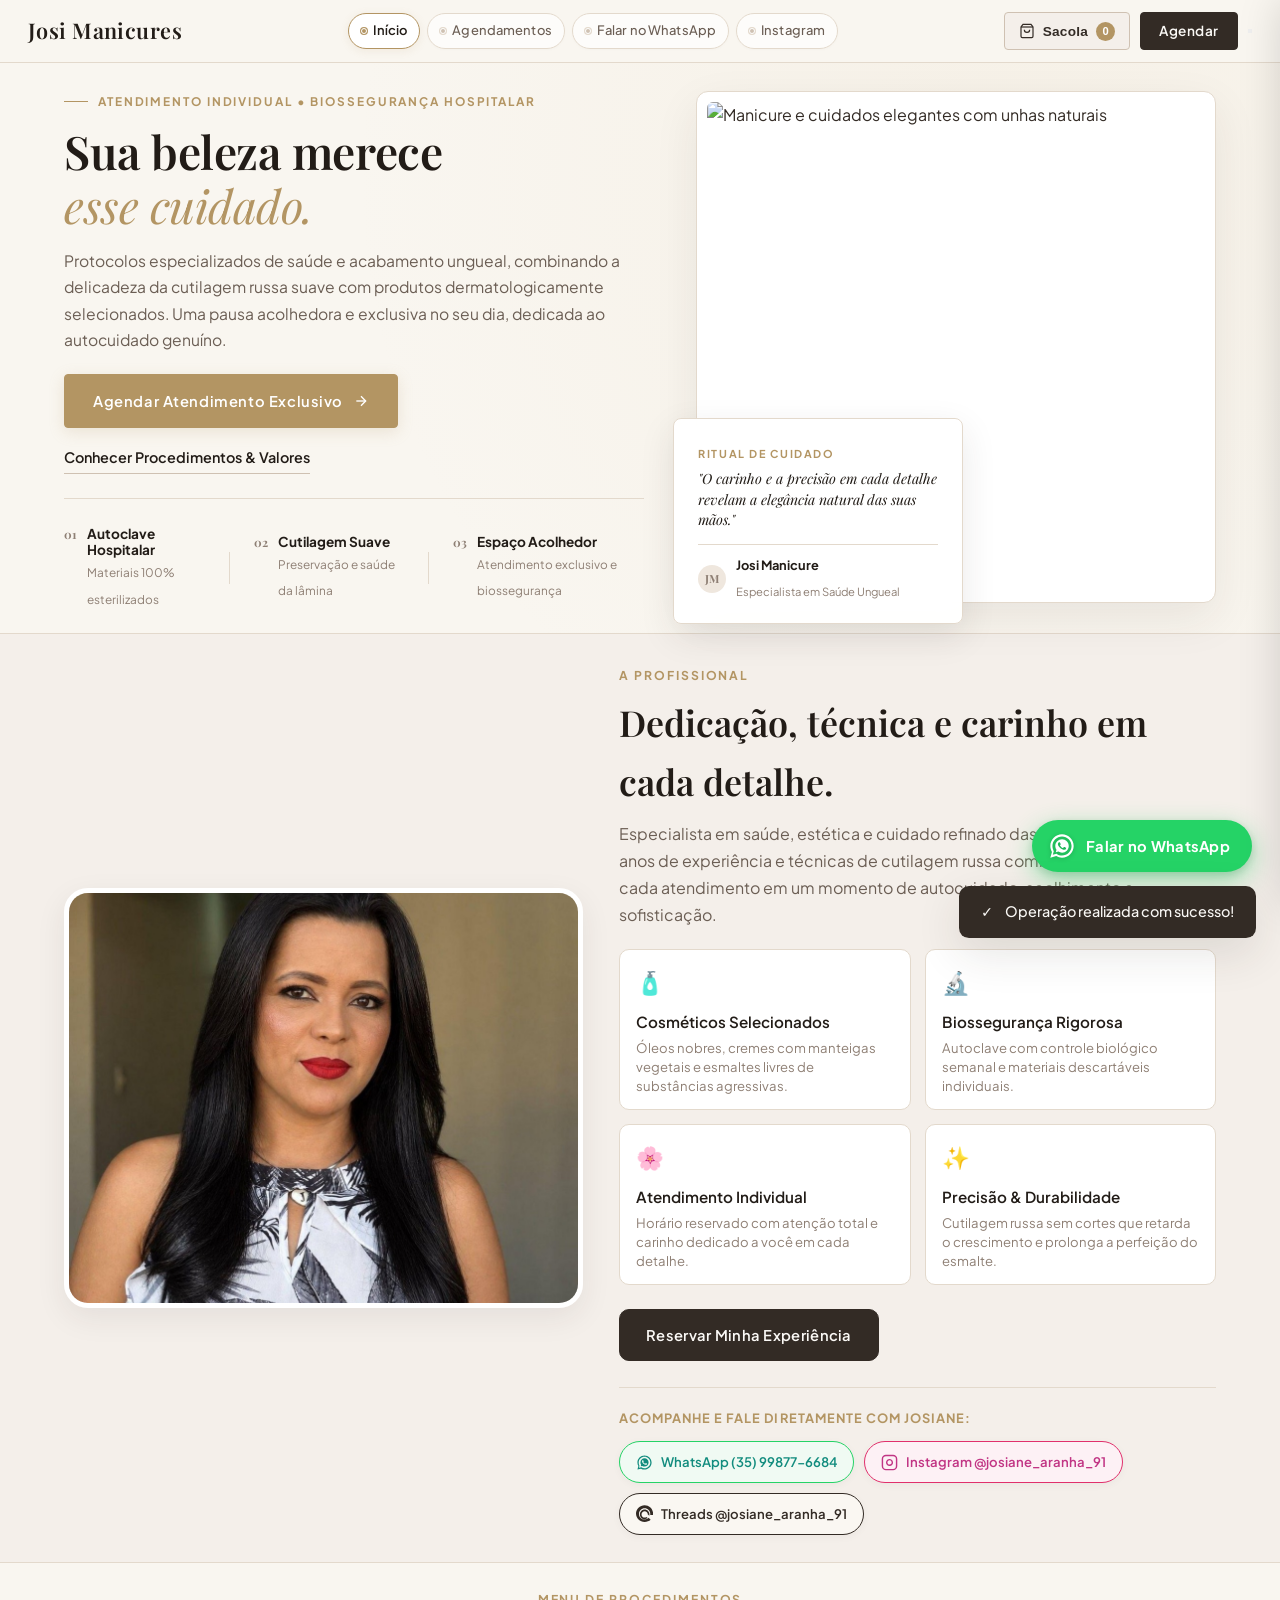
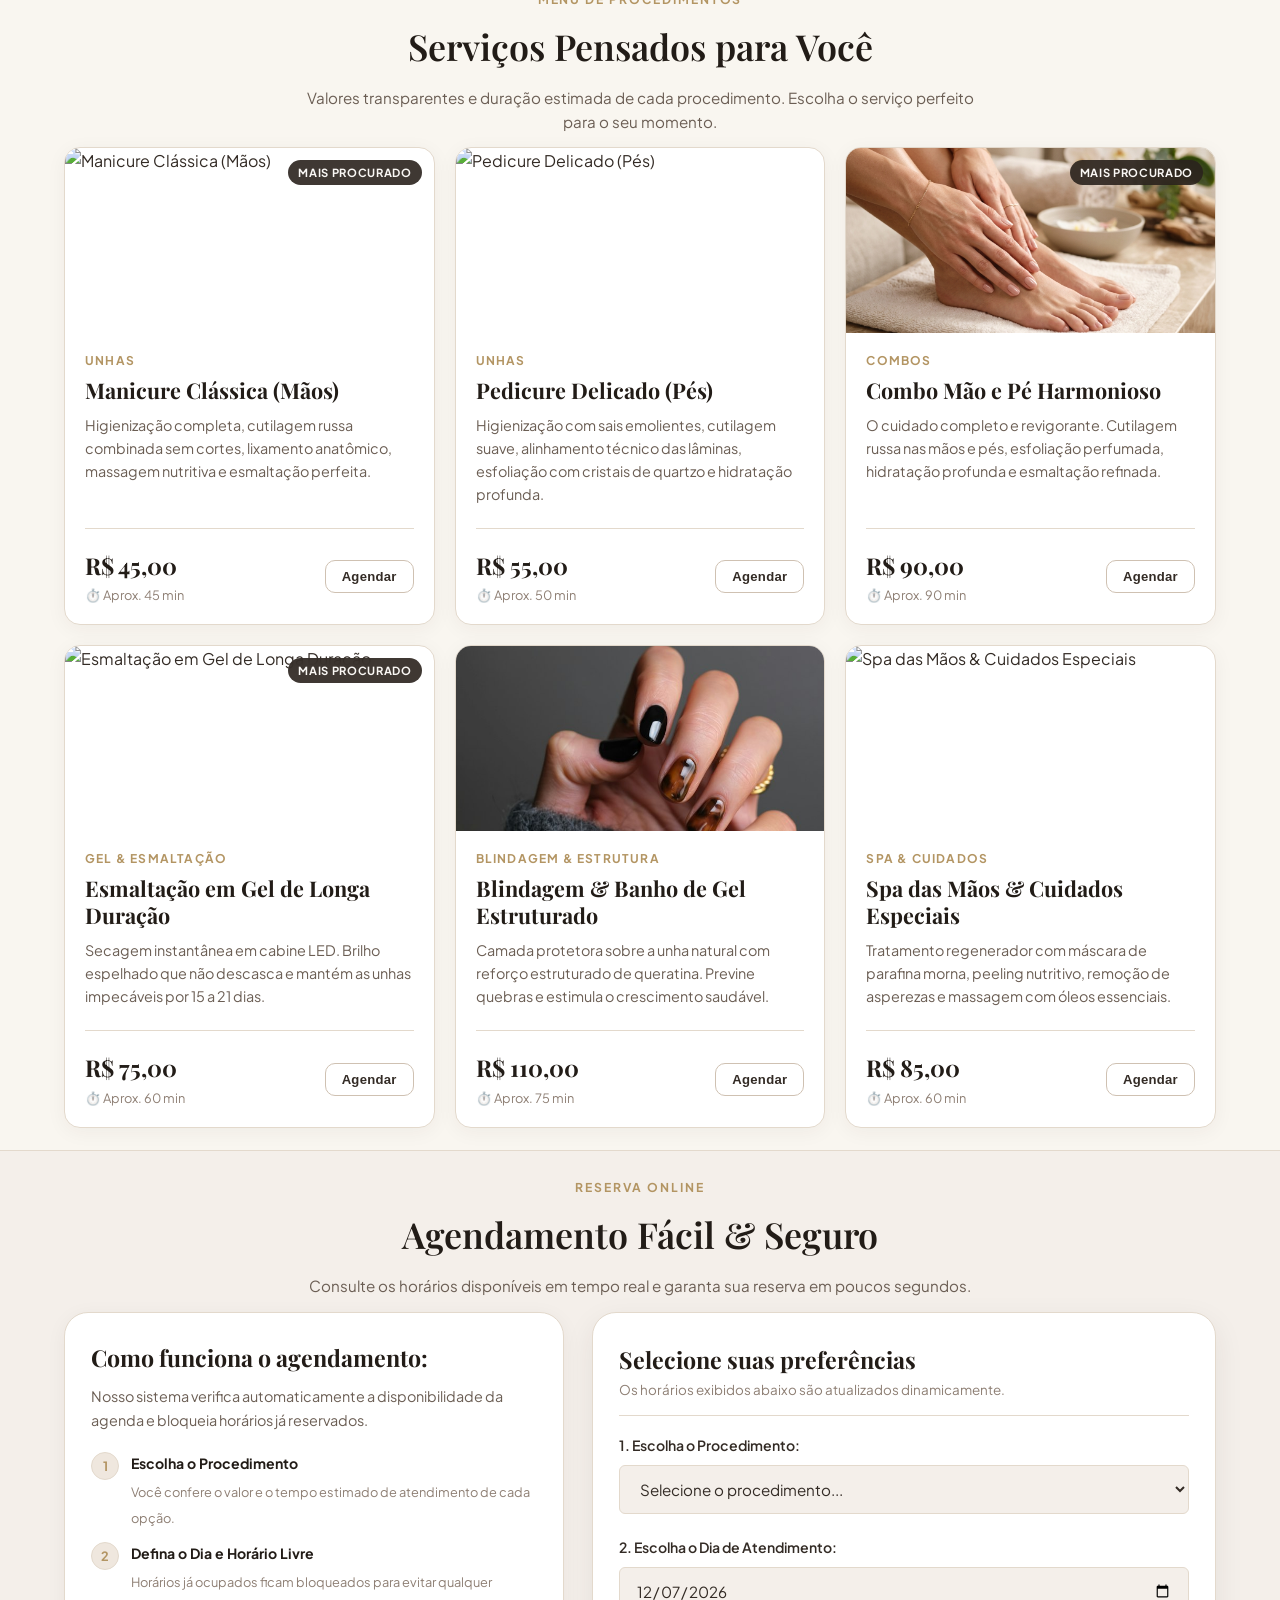
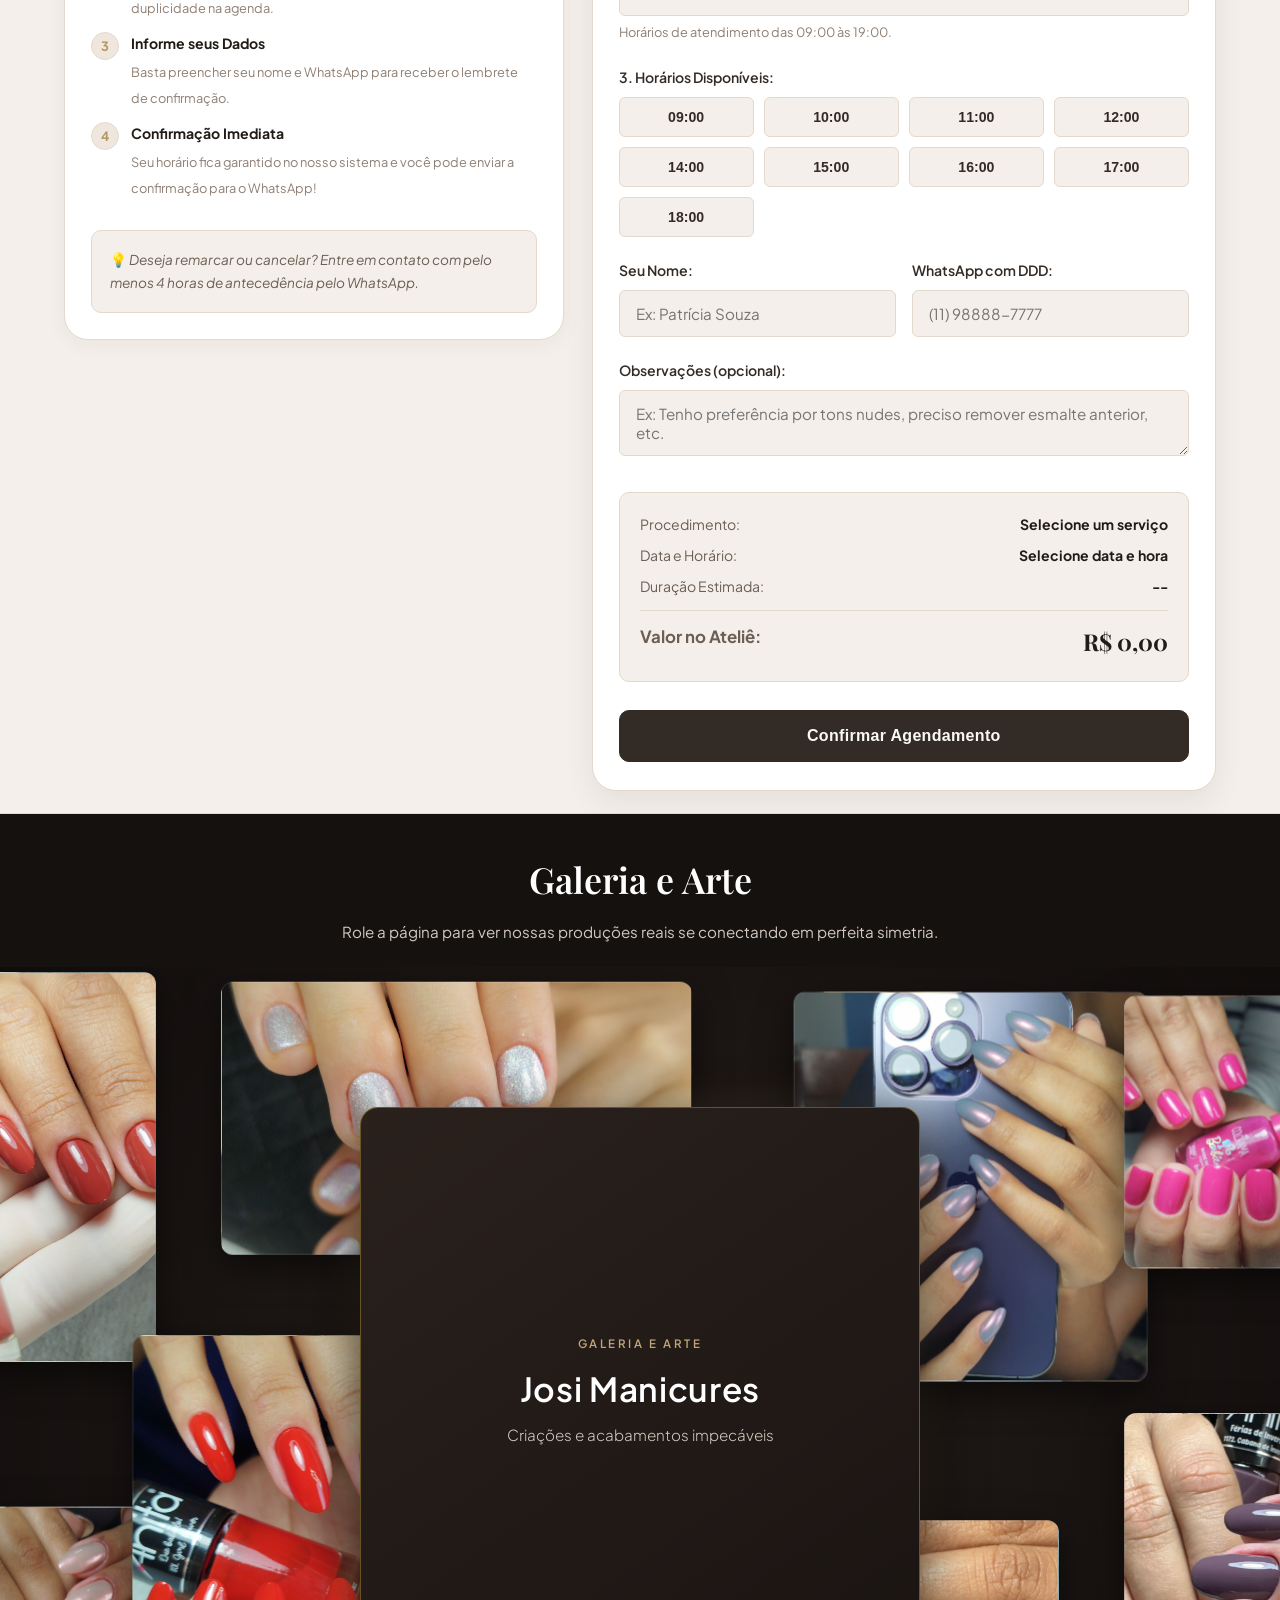
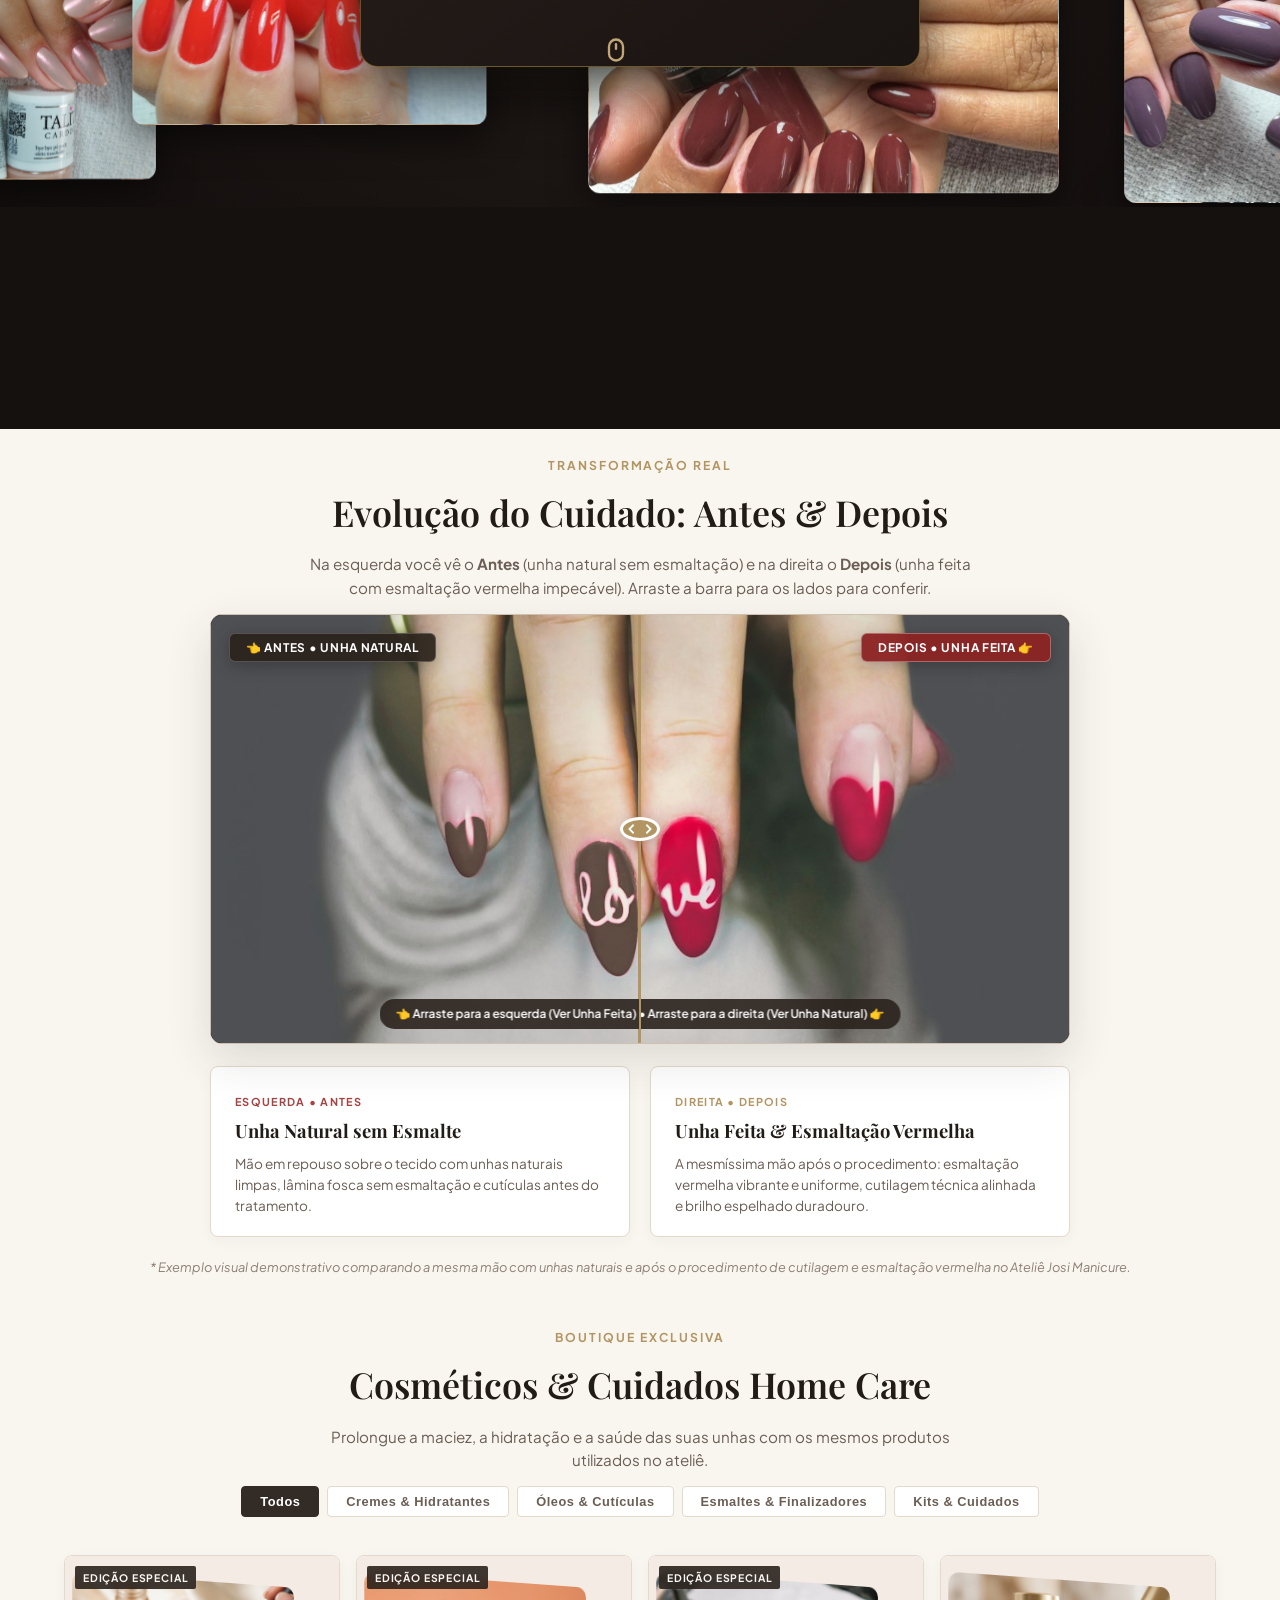
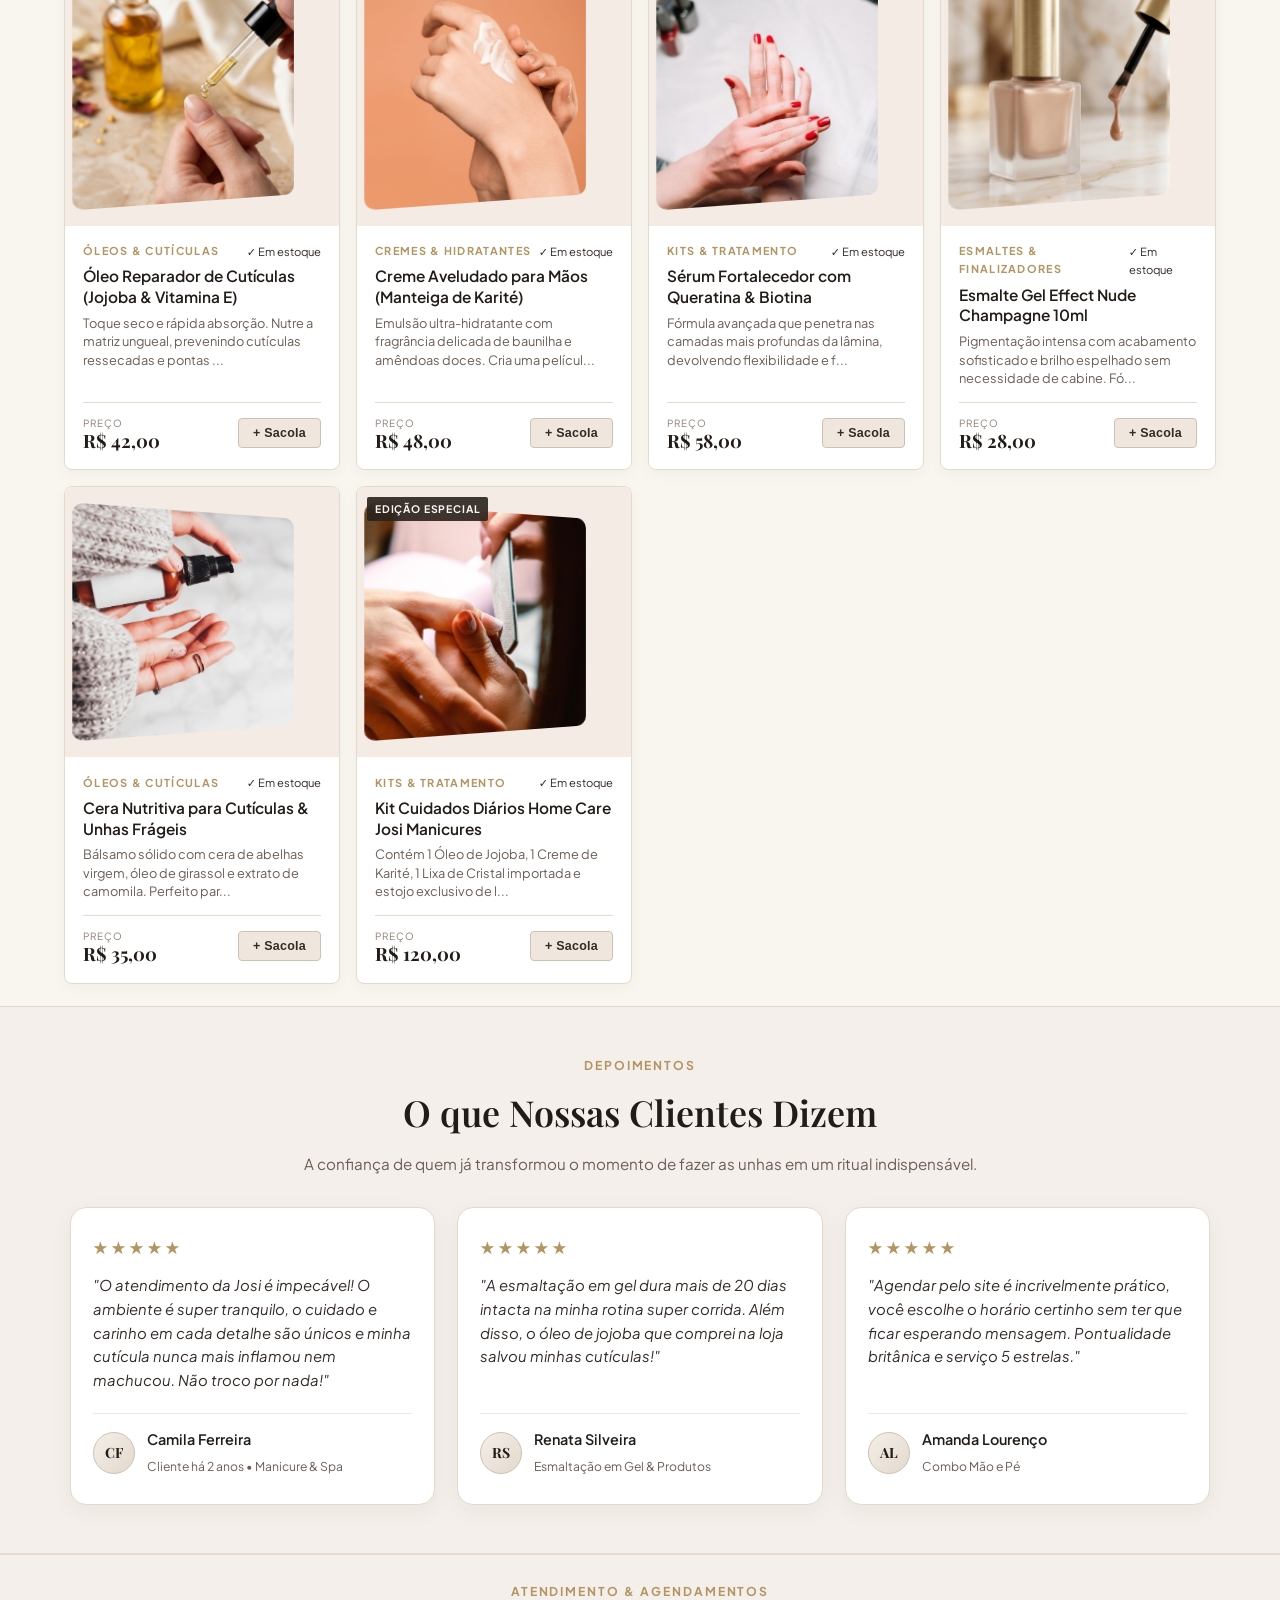
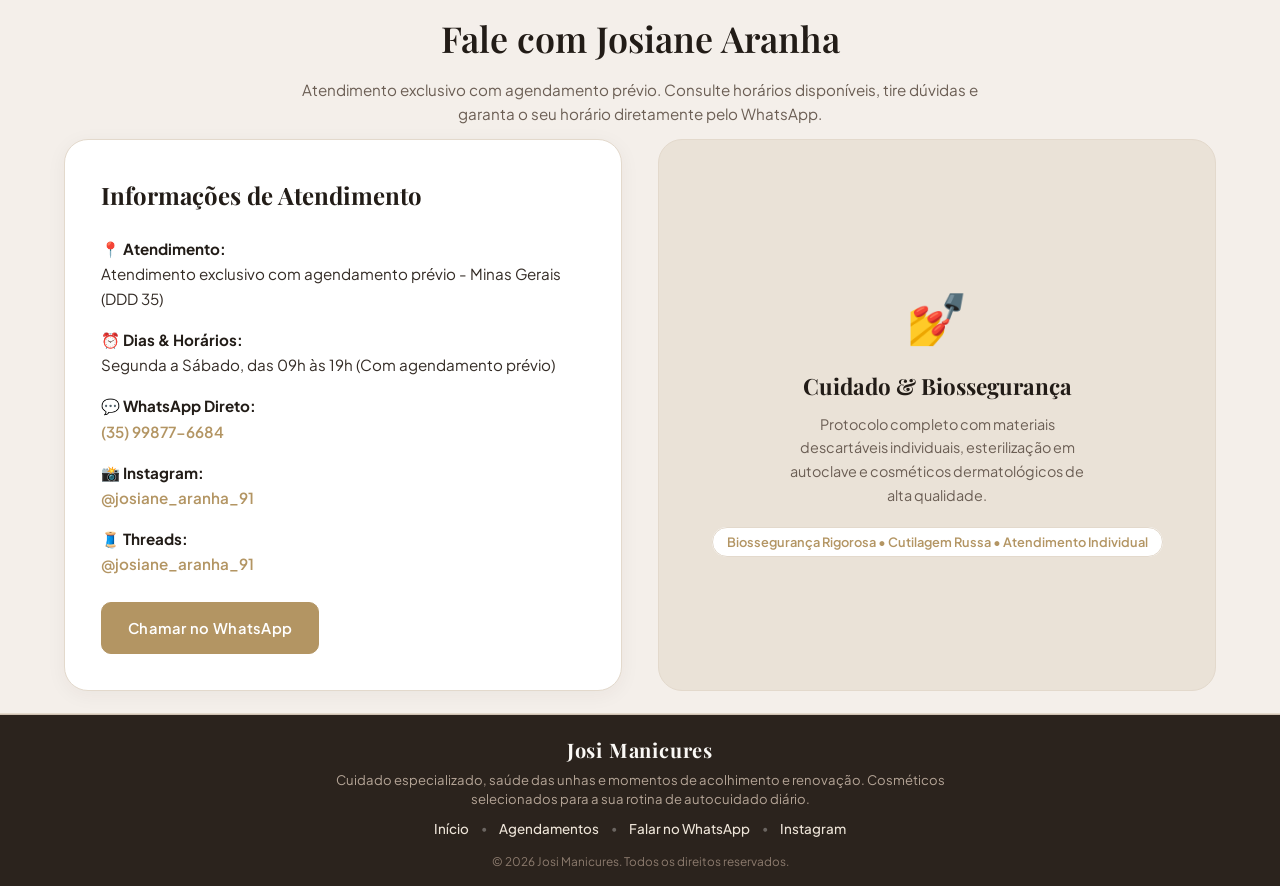
==== commit dbc53631: "Ajustes: eliminar vácuo marrom da galeria, sincronizar fechamento contínuo sem travamento, e alinhar" ====
--- a/index.html
+++ b/index.html
@@ -10,7 +10,7 @@
   <link rel="preconnect" href="https://fonts.gstatic.com" crossorigin>
   <link href="https://fonts.googleapis.com/css2?family=Playfair+Display:ital,wght@0,400;0,500;0,600;0,700;1,400;1,500&family=Plus+Jakarta+Sans:wght@300;400;500;600;700&display=swap" rel="stylesheet">
   
-  <link rel="stylesheet" href="styles.css?v=3.6">
+  <link rel="stylesheet" href="styles.css?v=3.7">
 </head>
 <body>
 
@@ -770,6 +770,6 @@
 
   <!-- Carregamento da Camada de Dados e Lógica do Cliente -->
   <script src="supabase-client.js"></script>
-  <script src="script.js?v=3.6"></script>
+  <script src="script.js?v=3.7"></script>
 </body>
 </html>
--- a/styles.css
+++ b/styles.css
@@ -1674,37 +1674,61 @@
 }
 
 /* ============================================================
-   AVALIAÇÕES DE CLIENTES
+   AVALIAÇÕES DE CLIENTES (O QUE NOSSAS CLIENTES DIZEM)
    ============================================================ */
+#avaliacoes {
+  background: var(--bg-surface-soft);
+  border-top: 1px solid var(--nude-border);
+  border-bottom: 1px solid var(--nude-border);
+  padding: 44px 0 48px;
+}
+
+#avaliacoes .section-header {
+  text-align: center;
+  max-width: 680px;
+  margin: 0 auto 32px;
+}
+
 .reviews-grid {
   display: grid;
-  grid-template-columns: repeat(auto-fit, minmax(300px, 1fr));
-  gap: 18px;
+  grid-template-columns: repeat(auto-fit, minmax(290px, 1fr));
+  gap: 22px;
+  max-width: 1140px;
+  margin: 0 auto;
+  align-items: stretch;
 }
 
 .review-item-card {
   background: var(--bg-surface);
   border: 1px solid var(--nude-border);
   border-radius: var(--radius-md);
-  padding: 22px 20px;
-  box-shadow: var(--shadow-subtle);
+  padding: 26px 22px;
+  box-shadow: 0 6px 22px rgba(51, 43, 37, 0.05);
   display: flex;
   flex-direction: column;
+  justify-content: space-between;
+  transition: transform 0.3s ease, box-shadow 0.3s ease, border-color 0.3s ease;
+}
+
+.review-item-card:hover {
+  transform: translateY(-3px);
+  box-shadow: 0 12px 30px rgba(51, 43, 37, 0.09);
+  border-color: var(--accent-gold);
 }
 
 .review-rating-stars {
   color: var(--accent-gold);
-  font-size: 0.95rem;
-  margin-bottom: 10px;
-  letter-spacing: 2px;
+  font-size: 1.05rem;
+  margin-bottom: 12px;
+  letter-spacing: 3px;
 }
 
 .review-quote {
-  font-size: 0.92rem;
+  font-size: 0.93rem;
   color: var(--text-main);
-  line-height: 1.55;
+  line-height: 1.6;
   font-style: italic;
-  margin-bottom: 16px;
+  margin-bottom: 20px;
   flex-grow: 1;
 }
 
@@ -1712,32 +1736,36 @@
   display: flex;
   align-items: center;
   gap: 12px;
+  padding-top: 14px;
+  border-top: 1px solid rgba(227, 217, 204, 0.6);
 }
 
 .client-avatar {
-  width: 38px;
-  height: 38px;
+  width: 42px;
+  height: 42px;
   border-radius: 50%;
-  background: var(--bg-surface-tint);
+  background: linear-gradient(135deg, #F4EFEA 0%, #E3D9CC 100%);
   border: 1px solid var(--nude-border-dark);
-  color: var(--accent-gold);
+  color: var(--text-title);
   font-weight: 700;
   display: flex;
   align-items: center;
   justify-content: center;
-  font-size: 0.85rem;
+  font-size: 0.88rem;
   font-family: var(--font-serif);
+  flex-shrink: 0;
 }
 
 .client-name-details strong {
   display: block;
-  font-size: 0.88rem;
-  color: var(--text-title);
+  font-size: 0.90rem;
+  color: var(--text-title);
+  font-weight: 600;
 }
 
 .client-name-details span {
-  font-size: 0.75rem;
-  color: var(--text-light);
+  font-size: 0.76rem;
+  color: var(--text-muted);
 }
 
 /* ============================================================
@@ -2379,15 +2407,15 @@
 
 .mosaic-scroll-track {
   position: relative;
-  height: 150vh;
+  height: 118vh;
   view-timeline-name: --gallery-scroll-timeline;
   view-timeline-axis: block;
 }
 
 .mosaic-sticky-viewport {
   position: sticky;
-  top: 0;
-  height: 100vh;
+  top: 60px;
+  height: calc(100vh - 60px);
   width: 100%;
   display: flex;
   align-items: center;
@@ -2658,7 +2686,11 @@
   }
 
   .mosaic-scroll-track {
-    height: 140vh;
+    height: 110vh;
+  }
+  .mosaic-sticky-viewport {
+    height: calc(100vh - 52px);
+    top: 52px;
   }
   .mosaic-wrapper {
     --size-base: 50px;
@@ -2679,6 +2711,17 @@
     justify-content: center;
     text-align: center;
   }
+
+  #avaliacoes {
+    padding: 30px 0 36px;
+  }
+  .reviews-grid {
+    grid-template-columns: 1fr;
+    gap: 14px;
+  }
+  .review-item-card {
+    padding: 20px 16px;
+  }
 }
 
 /* Grid Responsivo da Seção de Contato e Atelier */
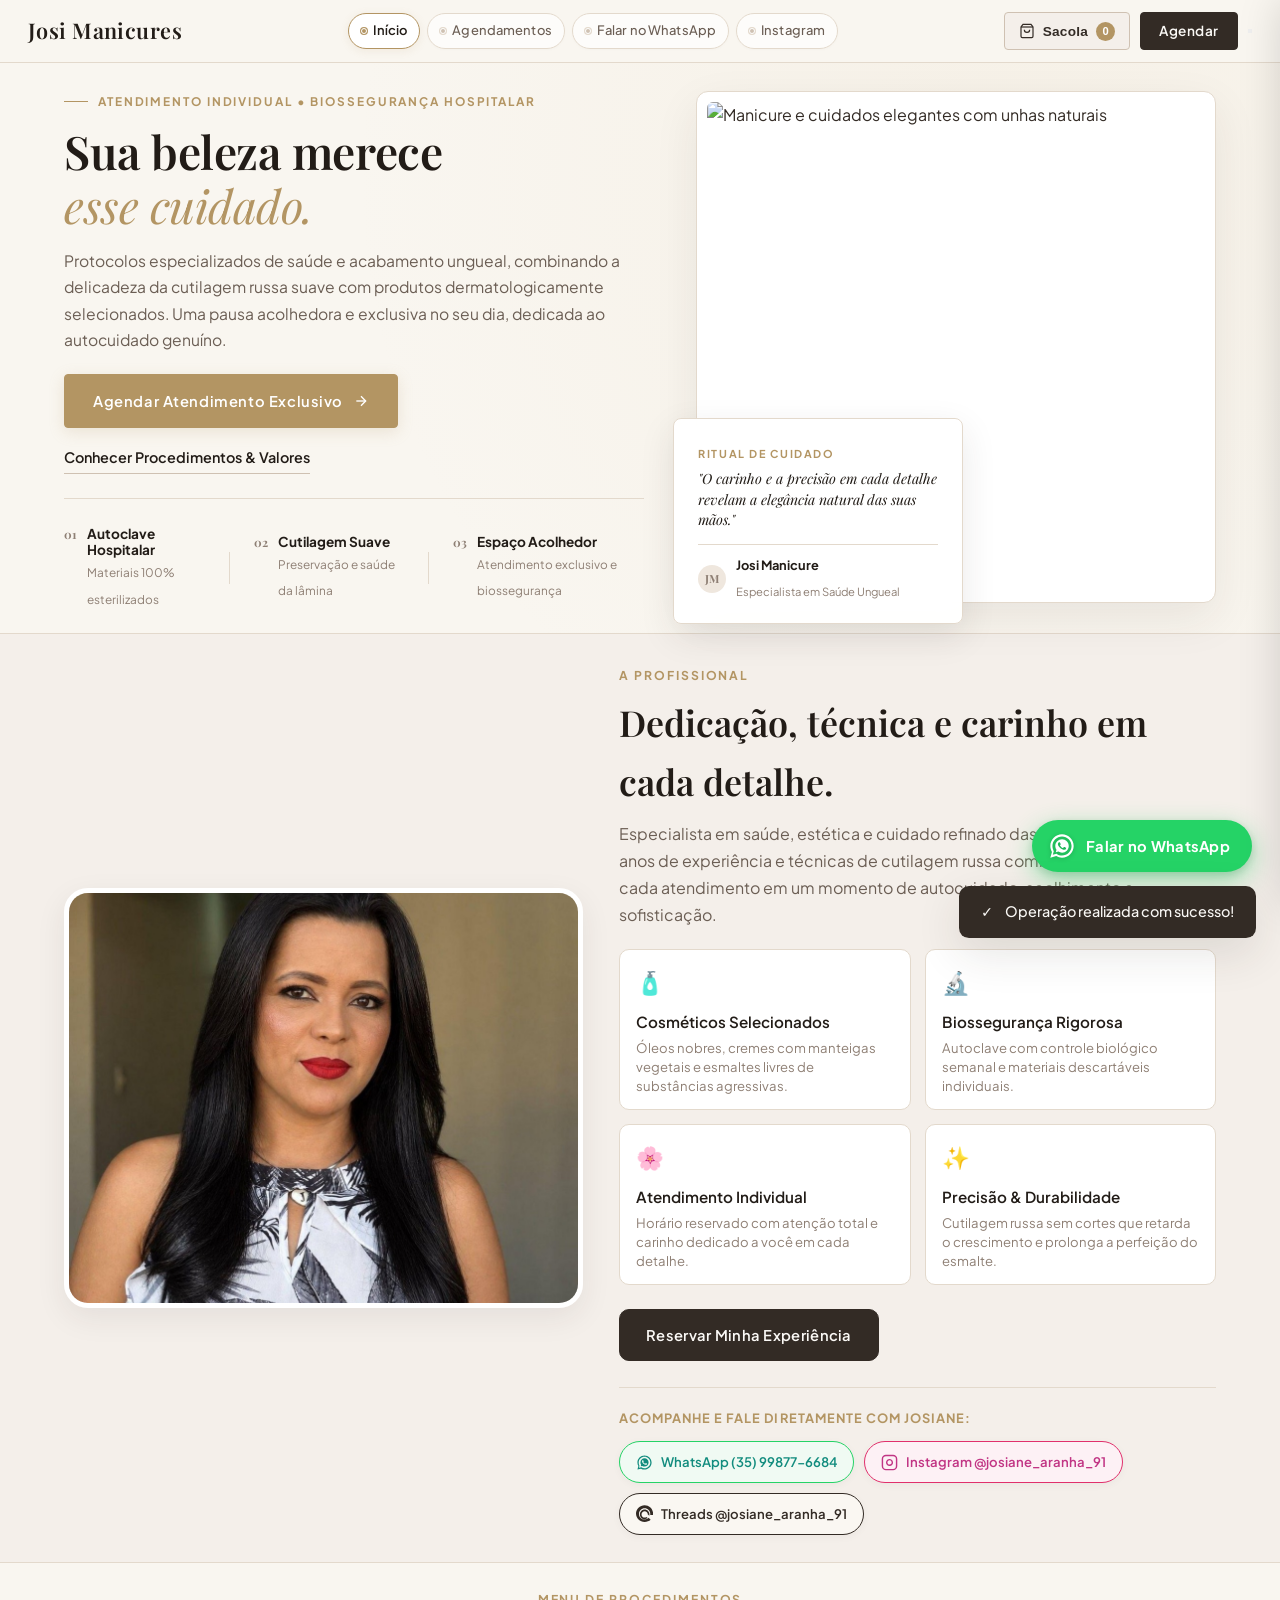
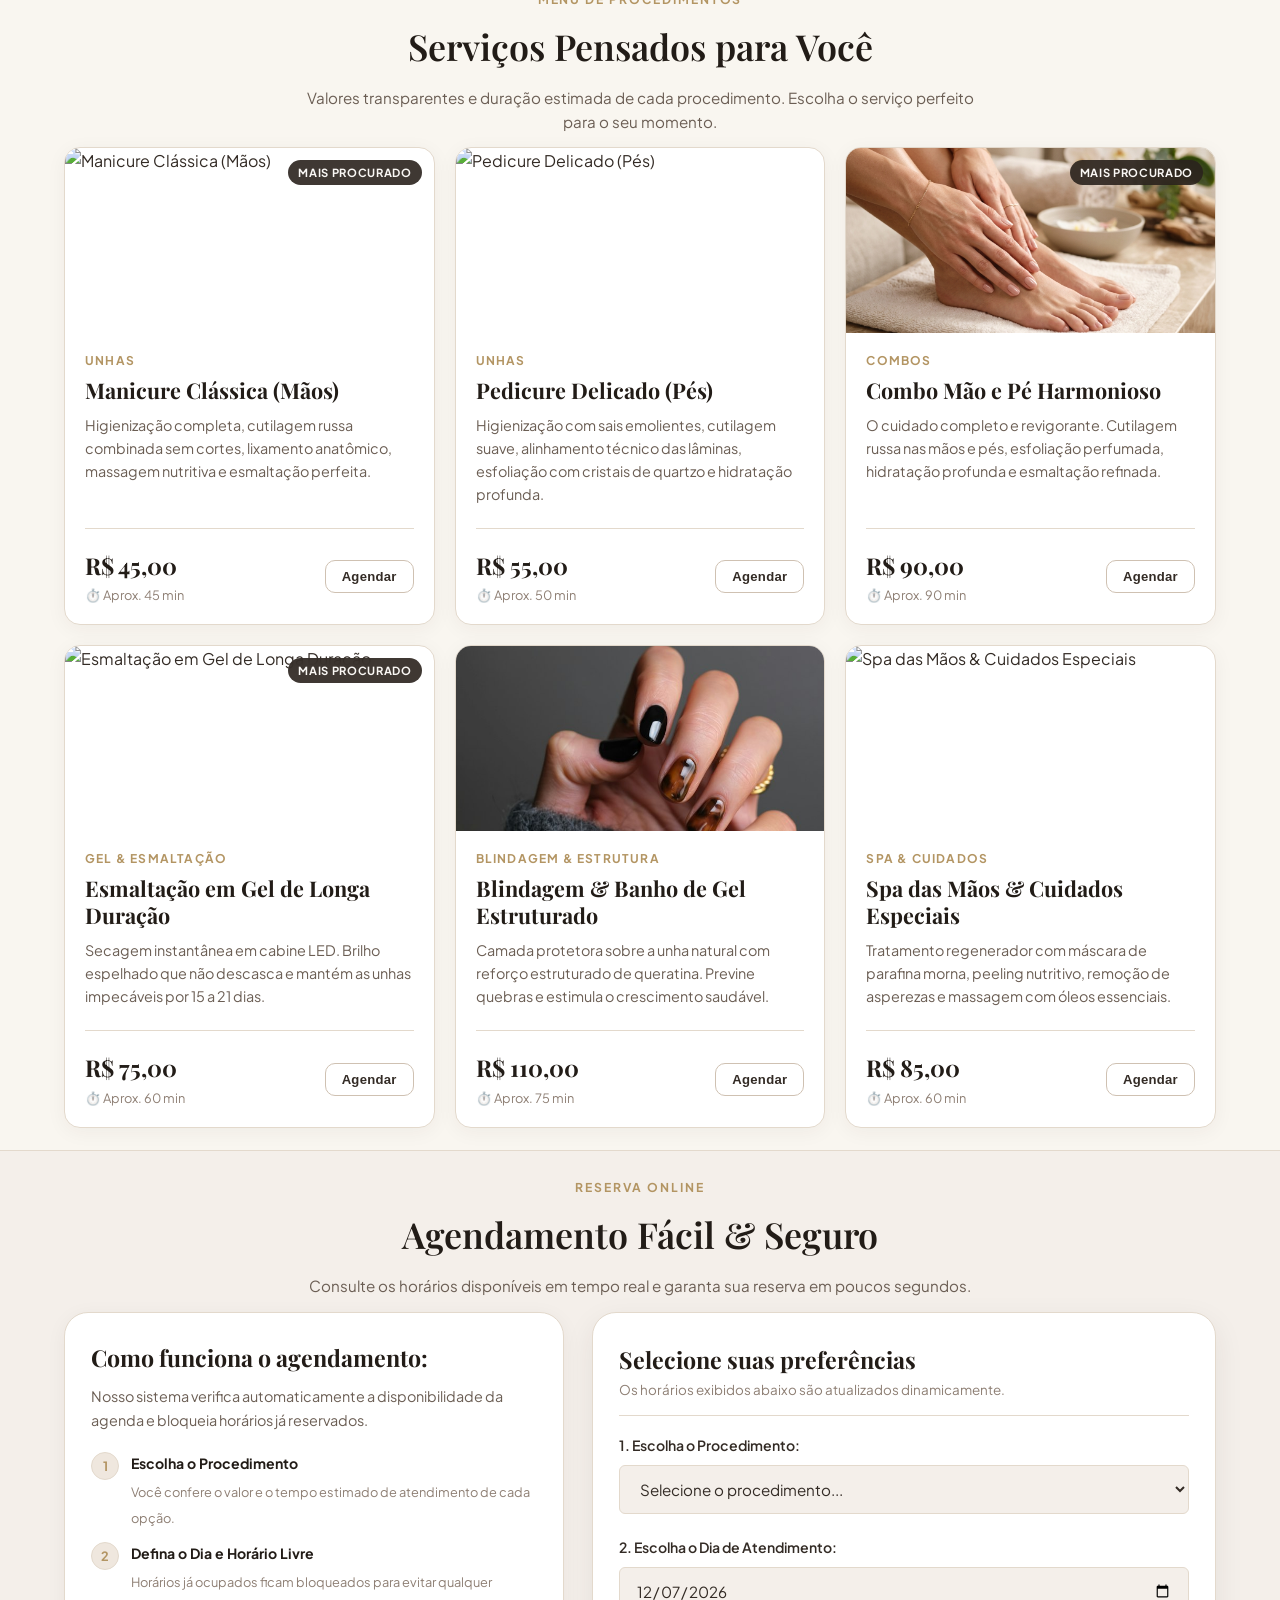
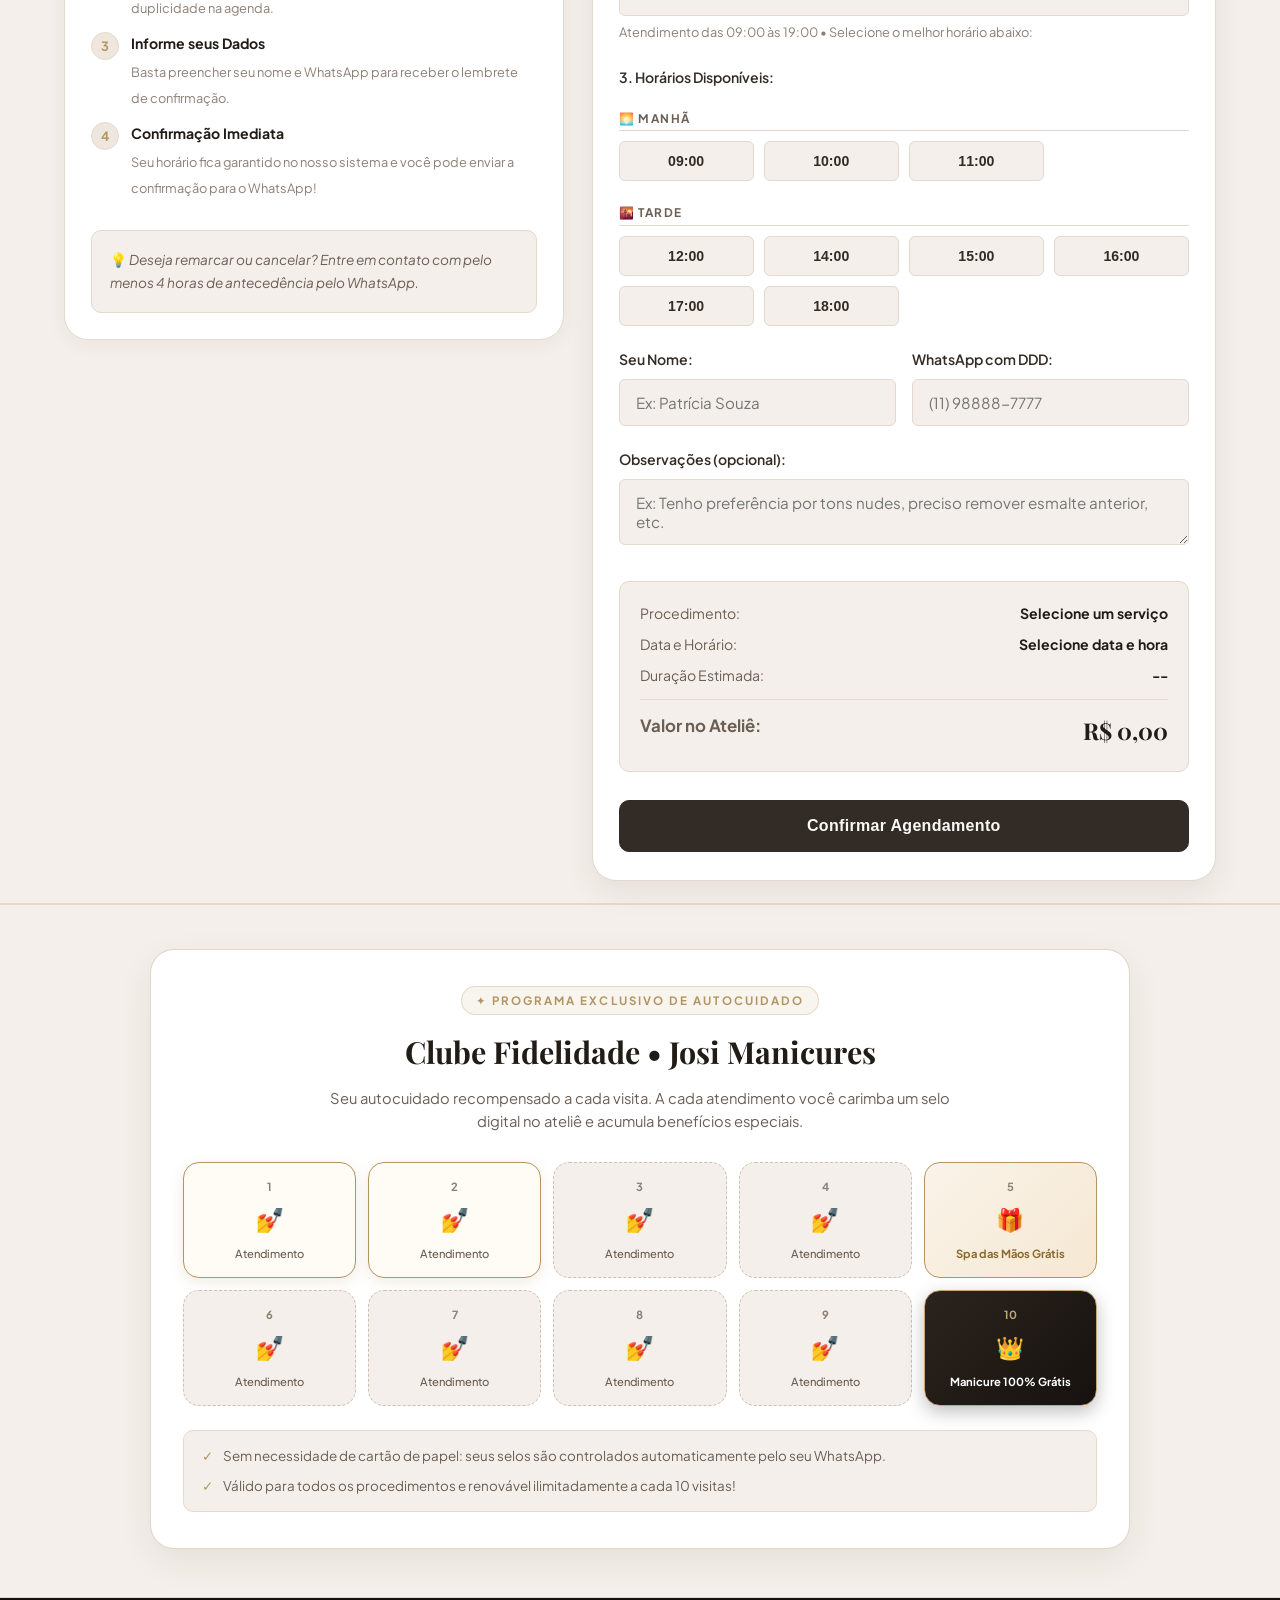
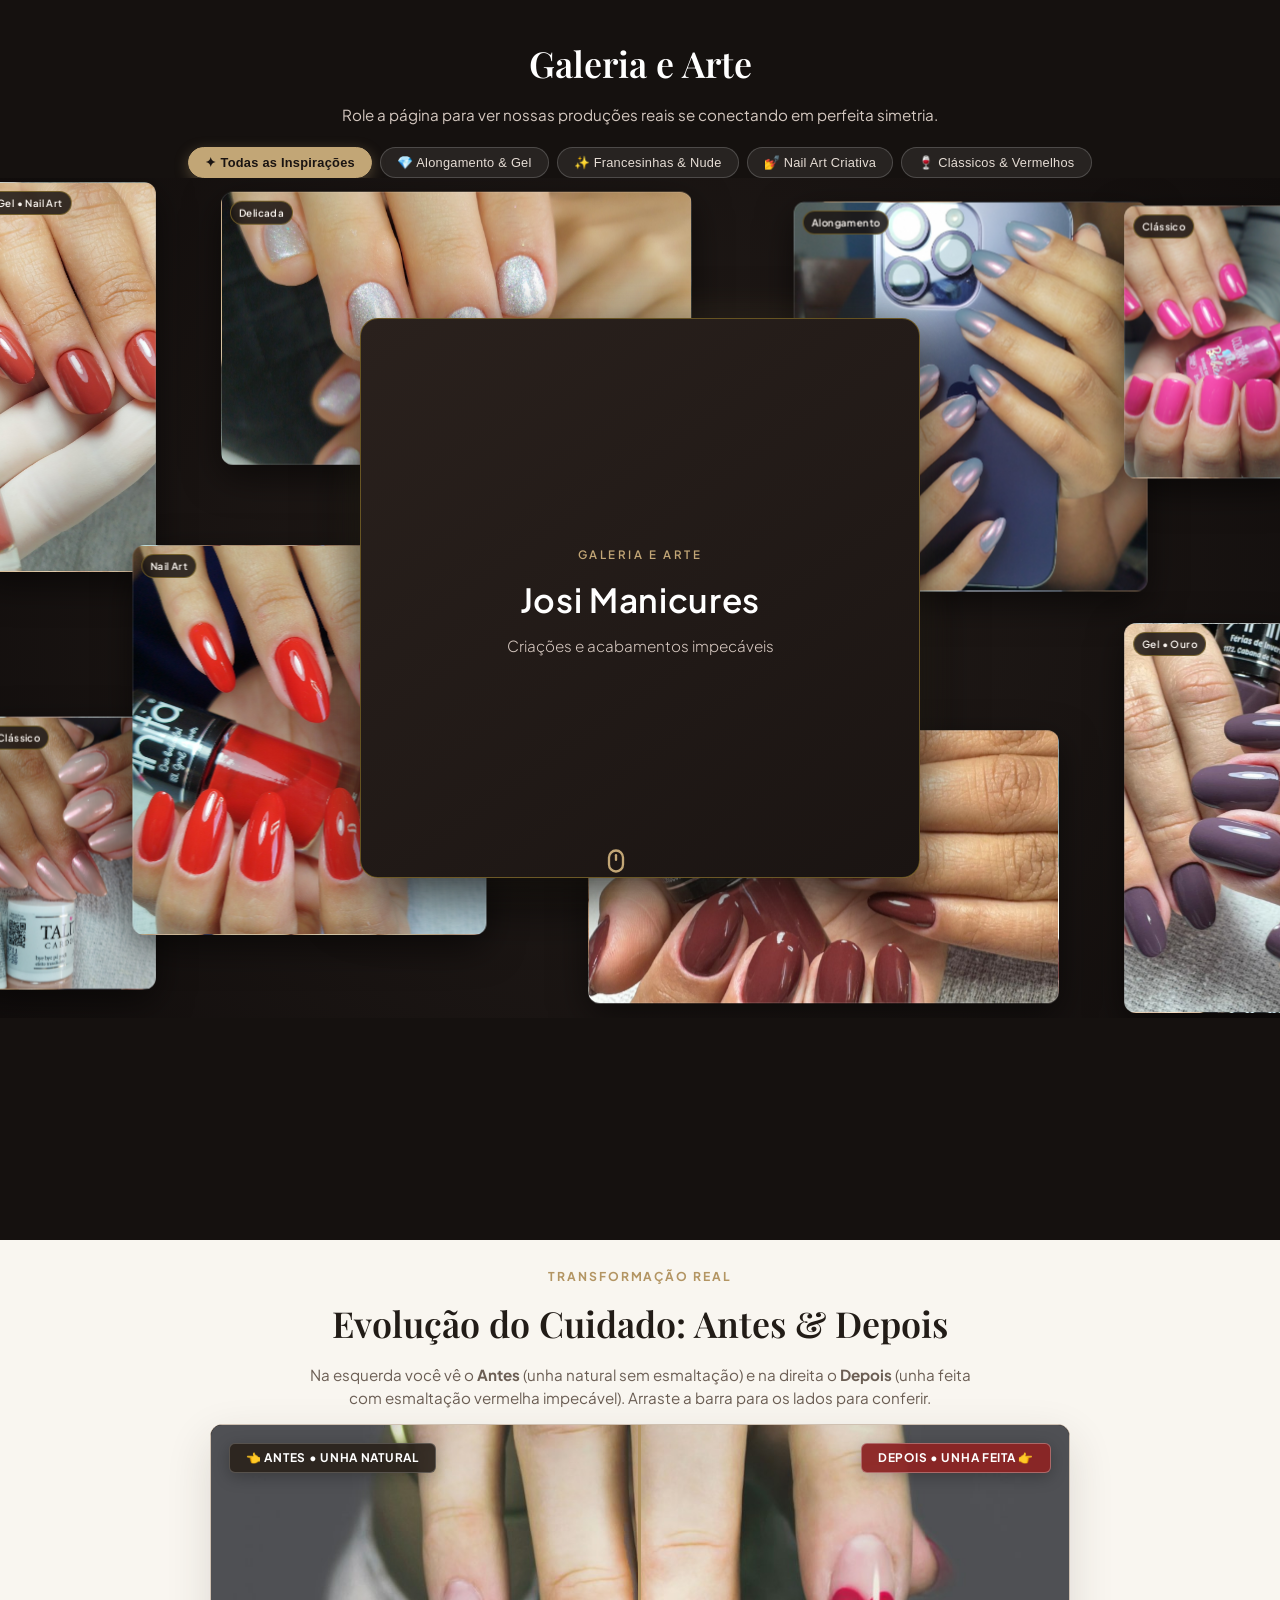
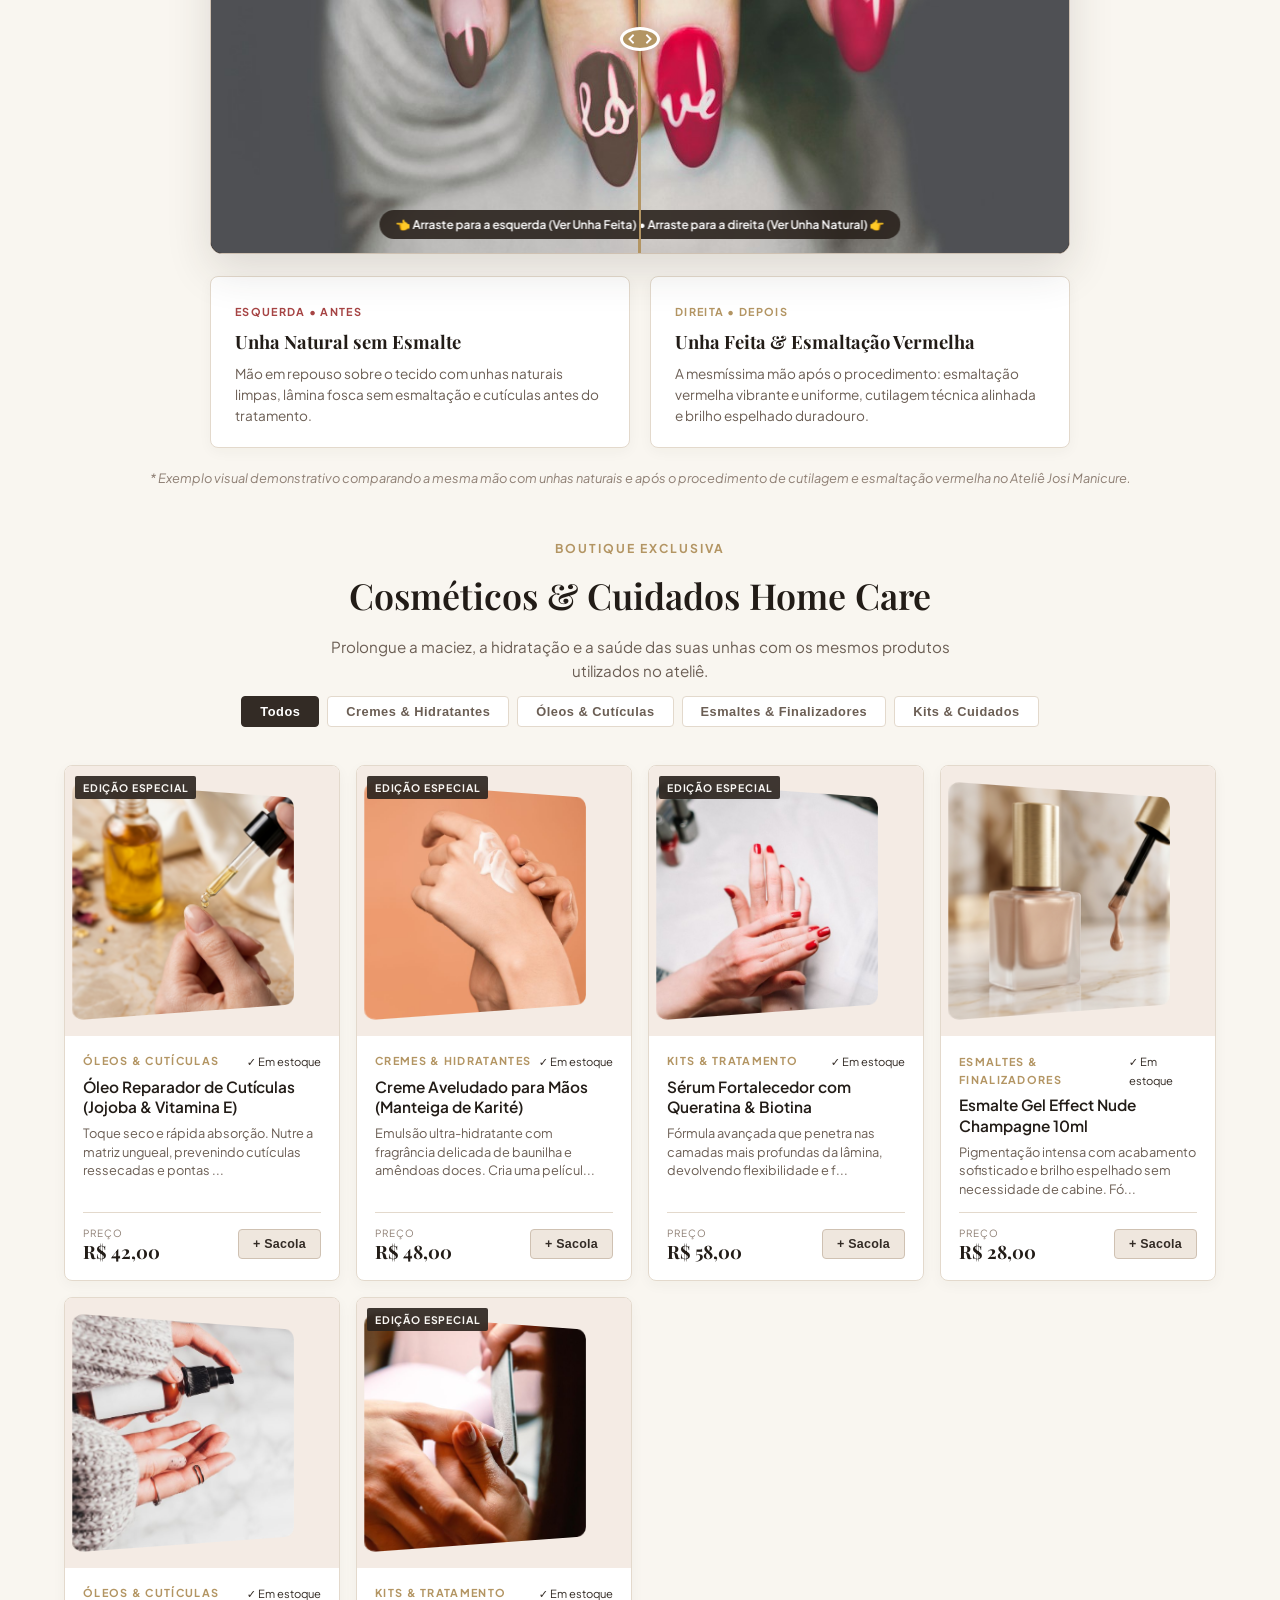
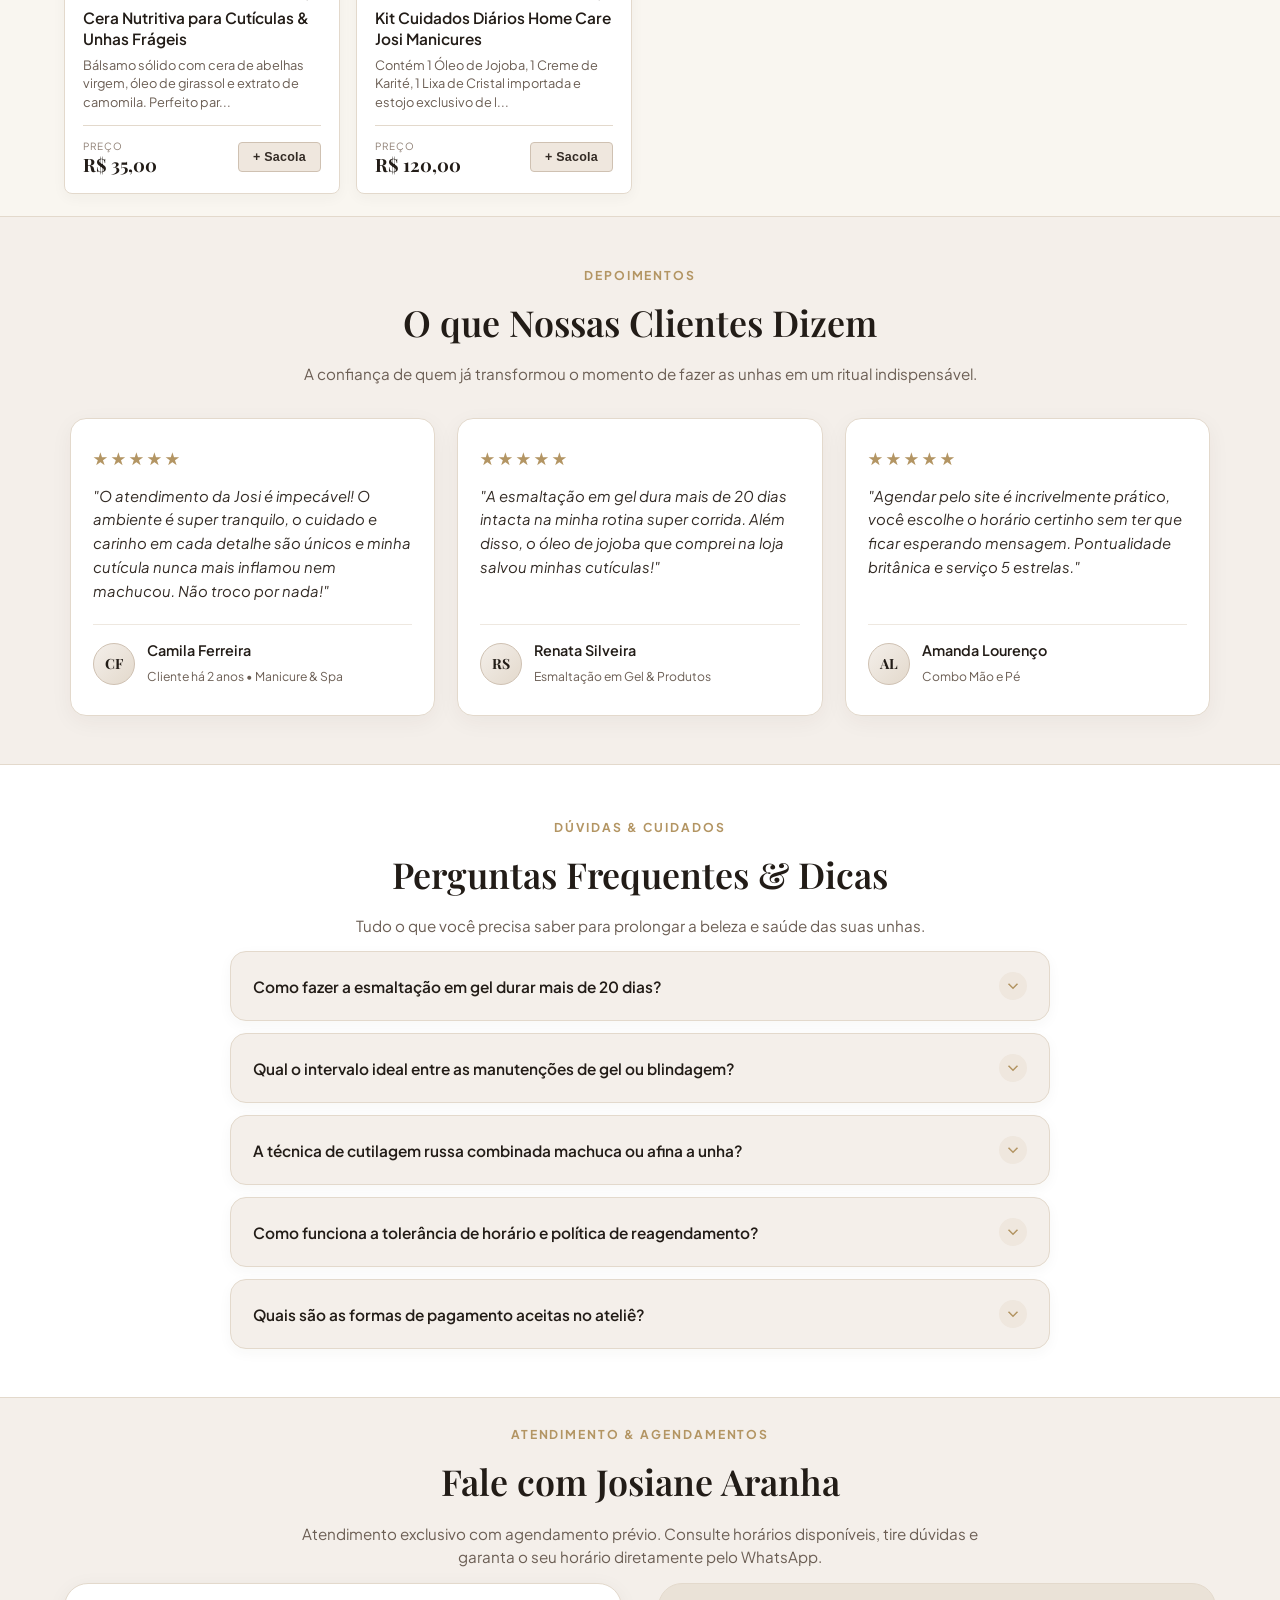
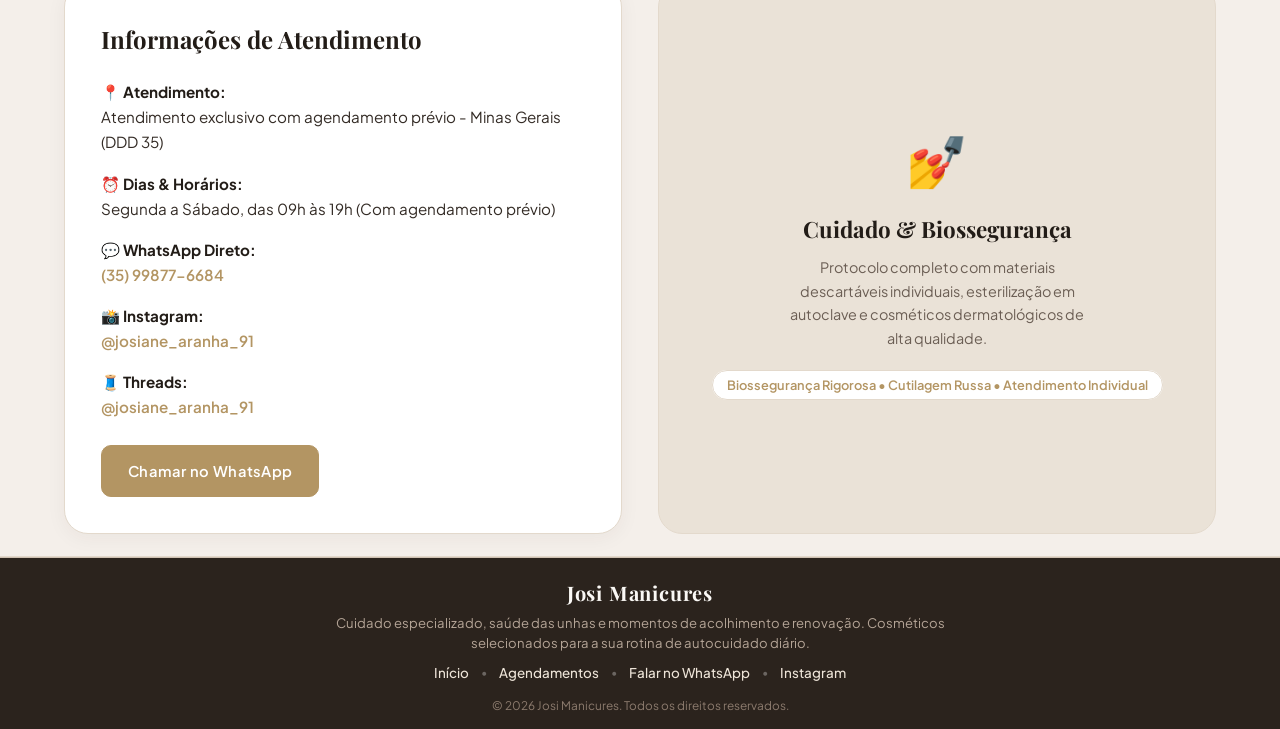
==== commit dec43d40: "Novos recursos: Grade visual Manha/Tarde com status, Clube Fidelidade 10 selos, Filtros e Lightbox n" ====
--- a/index.html
+++ b/index.html
@@ -10,7 +10,7 @@
   <link rel="preconnect" href="https://fonts.gstatic.com" crossorigin>
   <link href="https://fonts.googleapis.com/css2?family=Playfair+Display:ital,wght@0,400;0,500;0,600;0,700;1,400;1,500&family=Plus+Jakarta+Sans:wght@300;400;500;600;700&display=swap" rel="stylesheet">
   
-  <link rel="stylesheet" href="styles.css?v=3.7">
+  <link rel="stylesheet" href="styles.css?v=3.8">
 </head>
 <body>
 
@@ -338,9 +338,14 @@
 
             <!-- 3. Horários Livres Calculados em Tempo Real -->
             <div class="form-group">
-              <label class="form-label">3. Horários Disponíveis:</label>
-              <div class="time-slots-grid" id="timeSlotsContainer">
-                <div class="slots-empty-notice">Selecione uma data para ver os horários livres.</div>
+              <div class="slots-header-line">
+                <label class="form-label" style="margin-bottom: 0;">3. Horários Disponíveis:</label>
+                <span class="slot-selected-badge" id="slotSelectedBadge" style="display: none;">✓ Horário Selecionado</span>
+              </div>
+              <div class="time-slots-container-wrapper">
+                <div class="time-slots-grid" id="timeSlotsContainer">
+                  <div class="slots-empty-notice">Selecione uma data para ver os horários livres.</div>
+                </div>
               </div>
               <input type="hidden" id="selectedTimeValue" required>
             </div>
@@ -391,32 +396,123 @@
     </div>
   </section>
 
+  <!-- Clube Fidelidade Digital (Fidelização de Clientes) -->
+  <section class="section section-bg-soft loyalty-section" id="fidelidade">
+    <div class="container">
+      <div class="loyalty-card-wrapper">
+        <div class="loyalty-badge-top">✦ PROGRAMA EXCLUSIVO DE AUTOCUIDADO</div>
+        <h2 class="loyalty-title">Clube Fidelidade • Josi Manicures</h2>
+        <p class="loyalty-desc">
+          Seu autocuidado recompensado a cada visita. A cada atendimento você carimba um selo digital no ateliê e acumula benefícios especiais.
+        </p>
+
+        <!-- Grade Visual dos 10 Selos -->
+        <div class="loyalty-stamps-grid">
+          <div class="stamp-slot active">
+            <span class="stamp-num">1</span>
+            <span class="stamp-icon">💅</span>
+            <span class="stamp-label">Atendimento</span>
+          </div>
+          <div class="stamp-slot active">
+            <span class="stamp-num">2</span>
+            <span class="stamp-icon">💅</span>
+            <span class="stamp-label">Atendimento</span>
+          </div>
+          <div class="stamp-slot">
+            <span class="stamp-num">3</span>
+            <span class="stamp-icon">💅</span>
+            <span class="stamp-label">Atendimento</span>
+          </div>
+          <div class="stamp-slot">
+            <span class="stamp-num">4</span>
+            <span class="stamp-icon">💅</span>
+            <span class="stamp-label">Atendimento</span>
+          </div>
+          <div class="stamp-slot reward-slot">
+            <span class="stamp-num">5</span>
+            <span class="stamp-icon">🎁</span>
+            <span class="stamp-label">Spa das Mãos Grátis</span>
+          </div>
+          <div class="stamp-slot">
+            <span class="stamp-num">6</span>
+            <span class="stamp-icon">💅</span>
+            <span class="stamp-label">Atendimento</span>
+          </div>
+          <div class="stamp-slot">
+            <span class="stamp-num">7</span>
+            <span class="stamp-icon">💅</span>
+            <span class="stamp-label">Atendimento</span>
+          </div>
+          <div class="stamp-slot">
+            <span class="stamp-num">8</span>
+            <span class="stamp-icon">💅</span>
+            <span class="stamp-label">Atendimento</span>
+          </div>
+          <div class="stamp-slot">
+            <span class="stamp-num">9</span>
+            <span class="stamp-icon">💅</span>
+            <span class="stamp-label">Atendimento</span>
+          </div>
+          <div class="stamp-slot grand-reward-slot">
+            <span class="stamp-num">10</span>
+            <span class="stamp-icon">👑</span>
+            <span class="stamp-label">Manicure 100% Grátis</span>
+          </div>
+        </div>
+
+        <div class="loyalty-footer-callout">
+          <div class="loyalty-rule-item">
+            <span class="loyalty-check-icon">✓</span>
+            <span>Sem necessidade de cartão de papel: seus selos são controlados automaticamente pelo seu WhatsApp.</span>
+          </div>
+          <div class="loyalty-rule-item">
+            <span class="loyalty-check-icon">✓</span>
+            <span>Válido para todos os procedimentos e renovável ilimitadamente a cada 10 visitas!</span>
+          </div>
+        </div>
+      </div>
+    </div>
+  </section>
+
   <!-- Seção Galeria Mosaico 3D (Efeito Scroll Reveal com Fotos Reais de Unhas) -->
   <section class="mosaic-gallery-section" id="galeria">
     <div class="container mosaic-intro-container">
-      <div class="section-header" style="margin-bottom: 24px;">
+      <div class="section-header" style="margin-bottom: 20px;">
         <h2 class="section-title">Galeria e Arte</h2>
         <p class="section-subtitle">
           Role a página para ver nossas produções reais se conectando em perfeita simetria.
         </p>
       </div>
+
+      <!-- Filtro Rápido por Categoria de Nail Art -->
+      <div class="mosaic-filter-pills" id="mosaicFilters">
+        <button type="button" class="mosaic-filter-pill active" data-filter="all">✦ Todas as Inspirações</button>
+        <button type="button" class="mosaic-filter-pill" data-filter="gel">💎 Alongamento & Gel</button>
+        <button type="button" class="mosaic-filter-pill" data-filter="delicadas">✨ Francesinhas & Nude</button>
+        <button type="button" class="mosaic-filter-pill" data-filter="nailart">💅 Nail Art Criativa</button>
+        <button type="button" class="mosaic-filter-pill" data-filter="cores">🍷 Clássicos & Vermelhos</button>
+      </div>
     </div>
 
     <!-- Scroll Track para animação 3D de rolagem -->
     <div class="mosaic-scroll-track" id="mosaicTrack">
       <div class="mosaic-sticky-viewport">
         <div class="mosaic-wrapper" id="mosaicWrapper">
-          <div class="mosaic-tile tile-1" style="background-image: url('assets/galeria/unha-9.jpg'); --bg: url('assets/galeria/unha-9.jpg');">
+          <div class="mosaic-tile tile-1" data-category="gel nailart" data-title="Alongamento em Gel com Acabamento Perolado" style="background-image: url('assets/galeria/unha-9.jpg'); --bg: url('assets/galeria/unha-9.jpg');">
             <img src="assets/galeria/unha-9.jpg" alt="Arte e Cuidado Ungueal" class="mosaic-tile-img" loading="eager">
-          </div>
-          <div class="mosaic-tile tile-2" style="background-image: url('assets/galeria/unha-2.jpg'); --bg: url('assets/galeria/unha-2.jpg');">
+            <span class="tile-category-tag">Gel • Nail Art</span>
+          </div>
+          <div class="mosaic-tile tile-2" data-category="delicadas" data-title="Francesinha Clássica & Linhas Finas" style="background-image: url('assets/galeria/unha-2.jpg'); --bg: url('assets/galeria/unha-2.jpg');">
             <img src="assets/galeria/unha-2.jpg" alt="Arte e Cuidado Ungueal" class="mosaic-tile-img" loading="eager">
-          </div>
-          <div class="mosaic-tile tile-3" style="background-image: url('assets/galeria/unha-3.jpg'); --bg: url('assets/galeria/unha-3.jpg');">
+            <span class="tile-category-tag">Delicada</span>
+          </div>
+          <div class="mosaic-tile tile-3" data-category="gel" data-title="Banho de Gel Estruturado & Brilho Espelhado" style="background-image: url('assets/galeria/unha-3.jpg'); --bg: url('assets/galeria/unha-3.jpg');">
             <img src="assets/galeria/unha-3.jpg" alt="Arte e Cuidado Ungueal" class="mosaic-tile-img" loading="eager">
-          </div>
-          <div class="mosaic-tile tile-4" style="background-image: url('assets/galeria/unha-4.jpg'); --bg: url('assets/galeria/unha-4.jpg');">
+            <span class="tile-category-tag">Alongamento</span>
+          </div>
+          <div class="mosaic-tile tile-4" data-category="cores" data-title="Esmaltação Vermelho Rubi Atemporal" style="background-image: url('assets/galeria/unha-4.jpg'); --bg: url('assets/galeria/unha-4.jpg');">
             <img src="assets/galeria/unha-4.jpg" alt="Arte e Cuidado Ungueal" class="mosaic-tile-img" loading="eager">
+            <span class="tile-category-tag">Clássico</span>
           </div>
           
           <div class="mosaic-tile center" id="mosaicCenter">
@@ -433,24 +529,46 @@
             </div>
           </div>
 
-          <div class="mosaic-tile tile-5" style="background-image: url('assets/galeria/unha-5.jpg'); --bg: url('assets/galeria/unha-5.jpg');">
+          <div class="mosaic-tile tile-5" data-category="cores" data-title="Tons Quentes & Esmaltação em Gel de Longa Duração" style="background-image: url('assets/galeria/unha-5.jpg'); --bg: url('assets/galeria/unha-5.jpg');">
             <img src="assets/galeria/unha-5.jpg" alt="Arte e Cuidado Ungueal" class="mosaic-tile-img" loading="eager">
-          </div>
-          <div class="mosaic-tile tile-6" style="background-image: url('assets/galeria/unha-6.jpg'); --bg: url('assets/galeria/unha-6.jpg');">
+            <span class="tile-category-tag">Clássico</span>
+          </div>
+          <div class="mosaic-tile tile-6" data-category="nailart" data-title="Nail Art Geométrica Minimalista" style="background-image: url('assets/galeria/unha-6.jpg'); --bg: url('assets/galeria/unha-6.jpg');">
             <img src="assets/galeria/unha-6.jpg" alt="Arte e Cuidado Ungueal" class="mosaic-tile-img" loading="eager">
-          </div>
-          <div class="mosaic-tile tile-7" style="background-image: url('assets/galeria/unha-7.jpg'); --bg: url('assets/galeria/unha-7.jpg');">
+            <span class="tile-category-tag">Nail Art</span>
+          </div>
+          <div class="mosaic-tile tile-7" data-category="delicadas" data-title="Nude Translúcido com Cutilagem Russa Suave" style="background-image: url('assets/galeria/unha-7.jpg'); --bg: url('assets/galeria/unha-7.jpg');">
             <img src="assets/galeria/unha-7.jpg" alt="Arte e Cuidado Ungueal" class="mosaic-tile-img" loading="eager">
-          </div>
-          <div class="mosaic-tile tile-8" style="background-image: url('assets/galeria/unha-8.jpg'); --bg: url('assets/galeria/unha-8.jpg');">
+            <span class="tile-category-tag">Nude</span>
+          </div>
+          <div class="mosaic-tile tile-8" data-category="gel nailart" data-title="Encapsulada com Folhas de Ouro & Gel" style="background-image: url('assets/galeria/unha-8.jpg'); --bg: url('assets/galeria/unha-8.jpg');">
             <img src="assets/galeria/unha-8.jpg" alt="Arte e Cuidado Ungueal" class="mosaic-tile-img" loading="eager">
+            <span class="tile-category-tag">Gel • Ouro</span>
           </div>
         </div>
 
         <!-- Indicador Elegante de Mosaico Montado -->
         <div class="mosaic-assembled-pill" id="mosaicAssembledPill">
           <span class="pill-dot">✦</span>
-          <span>Mosaico completo • Passe o cursor ou toque nas unhas para admirar</span>
+          <span>Mosaico completo • Clique em qualquer unha para ampliar ou agendar</span>
+        </div>
+
+        <!-- Modal Lightbox para Ampliar Fotos da Galeria -->
+        <div class="gallery-lightbox" id="galleryLightbox">
+          <div class="lightbox-overlay" id="lightboxOverlay"></div>
+          <div class="lightbox-dialog">
+            <button type="button" class="lightbox-close-btn" id="lightboxCloseBtn" aria-label="Fechar">&times;</button>
+            <div class="lightbox-img-wrap">
+              <img src="" alt="Arte Ungueal Ampliada" id="lightboxImg" class="lightbox-img">
+            </div>
+            <div class="lightbox-info-bar">
+              <div class="lightbox-meta">
+                <span class="lightbox-badge" id="lightboxBadge">Nail Art</span>
+                <h4 class="lightbox-title" id="lightboxTitle">Criação Exclusiva Josi Manicures</h4>
+              </div>
+              <a href="#agendamento" class="btn btn-champagne btn-sm" id="lightboxBookBtn">Agendar Este Estilo</a>
+            </div>
+          </div>
         </div>
       </div>
     </div>
@@ -603,6 +721,106 @@
     </div>
   </section>
 
+  <!-- Perguntas Frequentes & Segredos de Cuidado (FAQ Accordion) -->
+  <section class="section faq-section" id="faq">
+    <div class="container">
+      <div class="section-header">
+        <span class="section-tag">DÚVIDAS & CUIDADOS</span>
+        <h2 class="section-title">Perguntas Frequentes & Dicas</h2>
+        <p class="section-subtitle">
+          Tudo o que você precisa saber para prolongar a beleza e saúde das suas unhas.
+        </p>
+      </div>
+
+      <div class="faq-accordion-container" id="faqAccordion">
+        <!-- Pergunta 1 -->
+        <div class="faq-item">
+          <button type="button" class="faq-question-btn">
+            <span>Como fazer a esmaltação em gel durar mais de 20 dias?</span>
+            <span class="faq-chevron">
+              <svg width="18" height="18" viewBox="0 0 24 24" fill="none" stroke="currentColor" stroke-width="2">
+                <polyline points="6 9 12 15 18 9"></polyline>
+              </svg>
+            </span>
+          </button>
+          <div class="faq-answer-panel">
+            <p>
+              O segredo para a máxima durabilidade é hidratar a área das cutículas diariamente com óleos nutritivos, usar luvas para tarefas com produtos químicos abrasivos e jamais usar as unhas como alavancas para abrir latas ou raspar superfícies.
+            </p>
+          </div>
+        </div>
+
+        <!-- Pergunta 2 -->
+        <div class="faq-item">
+          <button type="button" class="faq-question-btn">
+            <span>Qual o intervalo ideal entre as manutenções de gel ou blindagem?</span>
+            <span class="faq-chevron">
+              <svg width="18" height="18" viewBox="0 0 24 24" fill="none" stroke="currentColor" stroke-width="2">
+                <polyline points="6 9 12 15 18 9"></polyline>
+              </svg>
+            </span>
+          </button>
+          <div class="faq-answer-panel">
+            <p>
+              Recomendamos entre <strong>15 a 21 dias</strong> para manutenção de alongamento e blindagem estruturada. Esse prazo preserva o ponto de tensão e evita infiltrações. Já para manicure tradicional, o retorno semanal é o ideal.
+            </p>
+          </div>
+        </div>
+
+        <!-- Pergunta 3 -->
+        <div class="faq-item">
+          <button type="button" class="faq-question-btn">
+            <span>A técnica de cutilagem russa combinada machuca ou afina a unha?</span>
+            <span class="faq-chevron">
+              <svg width="18" height="18" viewBox="0 0 24 24" fill="none" stroke="currentColor" stroke-width="2">
+                <polyline points="6 9 12 15 18 9"></polyline>
+              </svg>
+            </span>
+          </button>
+          <div class="faq-answer-panel">
+            <p>
+              Não! A cutilagem russa combinada utiliza microbrocas diamantadas com granulação suave e alicates de precisão cirúrgica. Não há cortes profundos nem bife, e a lâmina ungueal permanece íntegra, forte e livre de inflamações.
+            </p>
+          </div>
+        </div>
+
+        <!-- Pergunta 4 -->
+        <div class="faq-item">
+          <button type="button" class="faq-question-btn">
+            <span>Como funciona a tolerância de horário e política de reagendamento?</span>
+            <span class="faq-chevron">
+              <svg width="18" height="18" viewBox="0 0 24 24" fill="none" stroke="currentColor" stroke-width="2">
+                <polyline points="6 9 12 15 18 9"></polyline>
+              </svg>
+            </span>
+          </button>
+          <div class="faq-answer-panel">
+            <p>
+              Prezamos pela pontualidade de cada cliente. Temos uma tolerância de <strong>15 minutos</strong>. Caso precise remarcar ou cancelar seu horário, basta nos avisar pelo WhatsApp com pelo menos 4 horas de antecedência.
+            </p>
+          </div>
+        </div>
+
+        <!-- Pergunta 5 -->
+        <div class="faq-item">
+          <button type="button" class="faq-question-btn">
+            <span>Quais são as formas de pagamento aceitas no ateliê?</span>
+            <span class="faq-chevron">
+              <svg width="18" height="18" viewBox="0 0 24 24" fill="none" stroke="currentColor" stroke-width="2">
+                <polyline points="6 9 12 15 18 9"></polyline>
+              </svg>
+            </span>
+          </button>
+          <div class="faq-answer-panel">
+            <p>
+              Aceitamos <strong>Pix instantâneo (com chave e QR Code)</strong>, cartões de crédito e débito das principais bandeiras, além de pagamento em dinheiro.
+            </p>
+          </div>
+        </div>
+      </div>
+    </div>
+  </section>
+
   <!-- Atendimento & Contato -->
   <section class="section section-bg-soft" id="contato">
     <div class="container">
@@ -727,6 +945,24 @@
         <strong class="cart-footer-price" id="cartTotalText">R$ 0,00</strong>
       </div>
 
+      <!-- Pagamento Rápido via Pix -->
+      <div class="cart-pix-box" id="cartPixBox">
+        <div class="pix-title-row">
+          <span class="pix-icon-badge">⚡ PIX</span>
+          <strong>Pague Rápido via Pix</strong>
+        </div>
+        <div class="pix-key-preview">
+          <span>Chave (WhatsApp): <strong>(35) 99877-6684</strong></span>
+        </div>
+        <button type="button" class="btn btn-outline btn-sm w-100 btn-copy-pix" id="btnCopyCartPix">
+          <span>Copiar Código Pix Copia e Cola</span>
+          <svg width="14" height="14" viewBox="0 0 24 24" fill="none" stroke="currentColor" stroke-width="2">
+            <rect x="9" y="9" width="13" height="13" rx="2" ry="2"></rect>
+            <path d="M5 15H4a2 2 0 0 1-2-2V4a2 2 0 0 1 2-2h9a2 2 0 0 1 2 2v1"></path>
+          </svg>
+        </button>
+      </div>
+
       <button class="btn btn-champagne w-100" id="btnCheckoutCart">
         Finalizar Pedido via WhatsApp
       </button>
@@ -748,8 +984,23 @@
         </p>
       </div>
 
-      <div style="background: var(--bg-surface-soft); padding: 18px; border-radius: var(--radius-sm); border: 1px solid var(--nude-border); font-size: 0.9rem; margin-bottom: 24px;" id="bookingSuccessDetails">
+      <div style="background: var(--bg-surface-soft); padding: 18px; border-radius: var(--radius-sm); border: 1px solid var(--nude-border); font-size: 0.9rem; margin-bottom: 20px;" id="bookingSuccessDetails">
         <!-- Detalhes preenchidos via JS -->
+      </div>
+
+      <!-- Pagamento Pix Opcional no Agendamento -->
+      <div class="booking-pix-banner" id="bookingPixBanner">
+        <div class="pix-banner-header">
+          <span class="pix-icon-badge">⚡ PIX</span>
+          <span>Deseja antecipar via Pix? Chave (35) 99877-6684</span>
+        </div>
+        <button type="button" class="btn-copy-pix-booking" id="btnCopyBookingPix">
+          <span>Copiar Chave Pix</span>
+          <svg width="14" height="14" viewBox="0 0 24 24" fill="none" stroke="currentColor" stroke-width="2">
+            <rect x="9" y="9" width="13" height="13" rx="2" ry="2"></rect>
+            <path d="M5 15H4a2 2 0 0 1-2-2V4a2 2 0 0 1 2-2h9a2 2 0 0 1 2 2v1"></path>
+          </svg>
+        </button>
       </div>
 
       <a href="#" id="sendWhatsAppConfirmationBtn" target="_blank" class="btn btn-champagne w-100 btn-large">
@@ -770,6 +1021,6 @@
 
   <!-- Carregamento da Camada de Dados e Lógica do Cliente -->
   <script src="supabase-client.js"></script>
-  <script src="script.js?v=3.7"></script>
+  <script src="script.js?v=3.8"></script>
 </body>
 </html>
--- a/styles.css
+++ b/styles.css
@@ -2738,3 +2738,543 @@
     gap: 24px !important;
   }
 }
+
+/* ============================================================
+   UPGRADES: GRADE DE HORÁRIOS VISUAL & STATUS
+   ============================================================ */
+.slots-header-line {
+  display: flex;
+  justify-content: space-between;
+  align-items: center;
+  margin-bottom: 8px;
+}
+
+.slot-selected-badge {
+  font-size: 0.74rem;
+  font-weight: 600;
+  color: #2F633E;
+  background: #E8F4EC;
+  border: 1px solid #B4DFBF;
+  padding: 3px 10px;
+  border-radius: 999px;
+  letter-spacing: 0.02em;
+}
+
+.slot-period-header {
+  grid-column: 1 / -1;
+  font-size: 0.74rem;
+  font-weight: 700;
+  text-transform: uppercase;
+  letter-spacing: 0.12em;
+  color: var(--text-muted);
+  padding: 6px 0 2px;
+  border-bottom: 1px solid var(--nude-border);
+  margin-top: 6px;
+  display: flex;
+  align-items: center;
+  gap: 6px;
+}
+
+/* ============================================================
+   CLUBE FIDELIDADE DIGITAL
+   ============================================================ */
+.loyalty-section {
+  padding: 44px 0 48px;
+}
+
+.loyalty-card-wrapper {
+  background: var(--bg-surface);
+  border: 1px solid rgba(194, 166, 118, 0.45);
+  border-radius: var(--radius-lg);
+  padding: 36px 32px;
+  box-shadow: 0 12px 35px rgba(51, 43, 37, 0.07);
+  max-width: 980px;
+  margin: 0 auto;
+  text-align: center;
+  position: relative;
+  overflow: hidden;
+}
+
+.loyalty-badge-top {
+  display: inline-block;
+  font-size: 0.72rem;
+  font-weight: 700;
+  letter-spacing: 0.18em;
+  color: var(--accent-gold);
+  background: rgba(194, 166, 118, 0.12);
+  border: 1px solid rgba(194, 166, 118, 0.35);
+  padding: 4px 14px;
+  border-radius: 999px;
+  margin-bottom: 12px;
+}
+
+.loyalty-title {
+  font-family: var(--font-serif);
+  font-size: clamp(1.4rem, 2.4vw, 1.9rem);
+  color: var(--text-title);
+  margin-bottom: 10px;
+}
+
+.loyalty-desc {
+  font-size: 0.92rem;
+  color: var(--text-muted);
+  max-width: 640px;
+  margin: 0 auto 28px;
+  line-height: 1.6;
+}
+
+.loyalty-stamps-grid {
+  display: grid;
+  grid-template-columns: repeat(5, 1fr);
+  gap: 12px;
+  margin-bottom: 24px;
+}
+
+.stamp-slot {
+  background: var(--bg-surface-soft);
+  border: 1.5px dashed var(--nude-border-dark);
+  border-radius: var(--radius-md);
+  padding: 14px 6px;
+  display: flex;
+  flex-direction: column;
+  align-items: center;
+  justify-content: center;
+  gap: 6px;
+  min-height: 96px;
+  transition: var(--transition);
+}
+
+.stamp-slot.active {
+  background: #FFFBF5;
+  border-style: solid;
+  border-color: var(--accent-gold);
+  box-shadow: 0 4px 14px rgba(179, 149, 99, 0.18);
+}
+
+.stamp-num {
+  font-size: 0.70rem;
+  font-weight: 700;
+  color: var(--text-light);
+}
+
+.stamp-icon {
+  font-size: 1.4rem;
+}
+
+.stamp-label {
+  font-size: 0.70rem;
+  color: var(--text-muted);
+  font-weight: 500;
+}
+
+.stamp-slot.reward-slot {
+  background: linear-gradient(135deg, #FAF3E8 0%, #F5E8D3 100%);
+  border: 1.5px solid var(--accent-gold);
+}
+
+.stamp-slot.reward-slot .stamp-label {
+  color: #8C6A2E;
+  font-weight: 700;
+}
+
+.stamp-slot.grand-reward-slot {
+  background: linear-gradient(135deg, #2B231D 0%, #17120F 100%);
+  color: #FFFFFF;
+  border: 1.5px solid var(--champagne);
+  box-shadow: 0 6px 18px rgba(0, 0, 0, 0.25);
+}
+
+.stamp-slot.grand-reward-slot .stamp-num {
+  color: var(--champagne);
+}
+
+.stamp-slot.grand-reward-slot .stamp-label {
+  color: #FFFFFF;
+  font-weight: 700;
+}
+
+.loyalty-footer-callout {
+  display: flex;
+  flex-direction: column;
+  gap: 8px;
+  background: var(--bg-surface-soft);
+  padding: 14px 18px;
+  border-radius: var(--radius-sm);
+  border: 1px solid var(--nude-border);
+  font-size: 0.84rem;
+  color: var(--text-muted);
+  text-align: left;
+}
+
+.loyalty-rule-item {
+  display: flex;
+  align-items: center;
+  gap: 10px;
+}
+
+.loyalty-check-icon {
+  color: var(--accent-gold);
+  font-weight: 700;
+}
+
+@media (max-width: 760px) {
+  .loyalty-stamps-grid {
+    grid-template-columns: repeat(2, 1fr);
+    gap: 8px;
+  }
+  .loyalty-card-wrapper {
+    padding: 24px 16px;
+  }
+}
+
+/* ============================================================
+   FILTROS DE CATEGORIA DA GALERIA & LIGHTBOX
+   ============================================================ */
+.mosaic-filter-pills {
+  display: flex;
+  justify-content: center;
+  align-items: center;
+  flex-wrap: wrap;
+  gap: 8px;
+  margin-top: 14px;
+}
+
+.mosaic-filter-pill {
+  background: rgba(255, 255, 255, 0.08);
+  border: 1px solid rgba(255, 255, 255, 0.18);
+  color: #E6DDD5;
+  padding: 7px 16px;
+  border-radius: 999px;
+  font-size: 0.80rem;
+  font-weight: 500;
+  cursor: pointer;
+  transition: var(--transition);
+  letter-spacing: 0.02em;
+}
+
+.mosaic-filter-pill:hover {
+  background: rgba(194, 166, 118, 0.25);
+  border-color: var(--champagne);
+  color: #FFFFFF;
+}
+
+.mosaic-filter-pill.active {
+  background: var(--champagne);
+  border-color: var(--champagne);
+  color: #1A1412;
+  font-weight: 700;
+  box-shadow: 0 4px 14px rgba(194, 166, 118, 0.35);
+}
+
+.mosaic-tile.dimmed {
+  opacity: 0.25;
+  filter: grayscale(80%) brightness(0.5);
+  pointer-events: none;
+}
+
+.mosaic-tile.highlighted {
+  box-shadow: 0 0 25px rgba(212, 175, 55, 0.85), 0 10px 30px rgba(0, 0, 0, 0.8);
+  border-color: rgba(212, 175, 55, 0.95);
+  z-index: 12;
+}
+
+.tile-category-tag {
+  position: absolute;
+  top: 8px;
+  left: 8px;
+  background: rgba(26, 20, 18, 0.85);
+  border: 1px solid rgba(212, 175, 55, 0.4);
+  color: #FAF5F0;
+  font-size: 0.62rem;
+  font-weight: 600;
+  padding: 3px 8px;
+  border-radius: 999px;
+  z-index: 5;
+  backdrop-filter: blur(4px);
+  pointer-events: none;
+  letter-spacing: 0.04em;
+}
+
+/* Lightbox Modal */
+.gallery-lightbox {
+  position: fixed;
+  inset: 0;
+  z-index: 9999;
+  display: flex;
+  align-items: center;
+  justify-content: center;
+  opacity: 0;
+  pointer-events: none;
+  transition: opacity 0.3s ease;
+}
+
+.gallery-lightbox.show {
+  opacity: 1;
+  pointer-events: auto;
+}
+
+.gallery-lightbox .lightbox-overlay {
+  position: absolute;
+  inset: 0;
+  background: rgba(18, 14, 13, 0.92);
+  backdrop-filter: blur(8px);
+}
+
+.gallery-lightbox .lightbox-dialog {
+  position: relative;
+  z-index: 2;
+  max-width: 90vw;
+  max-height: 90vh;
+  background: #201915;
+  border: 1px solid rgba(212, 175, 55, 0.4);
+  border-radius: 16px;
+  overflow: hidden;
+  box-shadow: 0 25px 70px rgba(0, 0, 0, 0.85);
+  display: flex;
+  flex-direction: column;
+}
+
+.lightbox-close-btn {
+  position: absolute;
+  top: 12px;
+  right: 14px;
+  background: rgba(0, 0, 0, 0.6);
+  border: 1px solid rgba(255, 255, 255, 0.2);
+  color: #FFFFFF;
+  font-size: 1.5rem;
+  width: 36px;
+  height: 36px;
+  border-radius: 50%;
+  cursor: pointer;
+  z-index: 10;
+  display: flex;
+  align-items: center;
+  justify-content: center;
+  transition: var(--transition);
+}
+
+.lightbox-close-btn:hover {
+  background: var(--accent-gold);
+}
+
+.lightbox-img-wrap {
+  max-width: 620px;
+  max-height: 60vh;
+  overflow: hidden;
+  display: flex;
+  align-items: center;
+  justify-content: center;
+  background: #110E0C;
+}
+
+.lightbox-img {
+  max-width: 100%;
+  max-height: 60vh;
+  object-fit: contain;
+}
+
+.lightbox-info-bar {
+  padding: 16px 22px;
+  display: flex;
+  align-items: center;
+  justify-content: space-between;
+  gap: 16px;
+  background: #241D1A;
+  border-top: 1px solid rgba(255, 255, 255, 0.1);
+}
+
+.lightbox-badge {
+  font-size: 0.70rem;
+  color: var(--champagne);
+  text-transform: uppercase;
+  letter-spacing: 0.14em;
+  font-weight: 600;
+  display: block;
+}
+
+.lightbox-title {
+  color: #FFFFFF;
+  font-family: var(--font-serif);
+  font-size: 1.05rem;
+  margin: 3px 0 0;
+}
+
+/* ============================================================
+   FAQ ACCORDION
+   ============================================================ */
+.faq-section {
+  padding: 48px 0;
+  background: var(--bg-surface);
+}
+
+.faq-accordion-container {
+  max-width: 820px;
+  margin: 0 auto;
+  display: flex;
+  flex-direction: column;
+  gap: 12px;
+}
+
+.faq-item {
+  background: var(--bg-surface-soft);
+  border: 1px solid var(--nude-border);
+  border-radius: var(--radius-md);
+  overflow: hidden;
+  transition: var(--transition);
+  box-shadow: 0 4px 14px rgba(51, 43, 37, 0.04);
+}
+
+.faq-item:hover {
+  border-color: var(--nude-border-dark);
+}
+
+.faq-item.open {
+  border-color: var(--accent-gold);
+  background: #FFFFFF;
+  box-shadow: 0 8px 24px rgba(179, 149, 99, 0.12);
+}
+
+.faq-question-btn {
+  width: 100%;
+  padding: 20px 22px;
+  display: flex;
+  align-items: center;
+  justify-content: space-between;
+  gap: 14px;
+  background: transparent;
+  border: none;
+  font-size: 0.96rem;
+  font-weight: 600;
+  color: var(--text-title);
+  cursor: pointer;
+  text-align: left;
+  font-family: var(--font-sans);
+}
+
+.faq-chevron {
+  width: 28px;
+  height: 28px;
+  border-radius: 50%;
+  background: var(--bg-surface-tint);
+  display: flex;
+  align-items: center;
+  justify-content: center;
+  color: var(--accent-gold);
+  transition: transform 0.3s cubic-bezier(0.16, 1, 0.3, 1);
+  flex-shrink: 0;
+}
+
+.faq-item.open .faq-chevron {
+  transform: rotate(180deg);
+  background: var(--accent-gold);
+  color: #FFFFFF;
+}
+
+.faq-answer-panel {
+  max-height: 0;
+  overflow: hidden;
+  transition: max-height 0.35s cubic-bezier(0.16, 1, 0.3, 1);
+}
+
+.faq-answer-panel p {
+  padding: 0 22px 20px;
+  font-size: 0.92rem;
+  color: var(--text-muted);
+  line-height: 1.65;
+  margin: 0;
+}
+
+/* ============================================================
+   PIX COPIA E COLA
+   ============================================================ */
+.cart-pix-box {
+  background: var(--bg-surface-soft);
+  border: 1px dashed var(--accent-gold);
+  border-radius: var(--radius-sm);
+  padding: 12px 14px;
+  margin-bottom: 12px;
+}
+
+.pix-title-row {
+  display: flex;
+  align-items: center;
+  gap: 8px;
+  font-size: 0.86rem;
+  color: var(--text-title);
+  margin-bottom: 6px;
+}
+
+.pix-icon-badge {
+  background: #00BFA5;
+  color: #FFFFFF;
+  font-size: 0.65rem;
+  font-weight: 800;
+  padding: 2px 6px;
+  border-radius: 4px;
+  letter-spacing: 0.04em;
+}
+
+.pix-key-preview {
+  font-size: 0.78rem;
+  color: var(--text-muted);
+  margin-bottom: 8px;
+}
+
+.btn-copy-pix {
+  display: inline-flex;
+  align-items: center;
+  justify-content: center;
+  gap: 6px;
+  font-size: 0.78rem;
+  padding: 7px 12px;
+  border-color: var(--accent-gold);
+  color: var(--text-main);
+  background: #FFFFFF;
+  border-radius: var(--radius-xs);
+  cursor: pointer;
+}
+
+.btn-copy-pix:hover {
+  background: var(--bg-surface-tint);
+}
+
+.booking-pix-banner {
+  background: var(--bg-surface-soft);
+  border: 1px solid var(--nude-border-dark);
+  border-radius: var(--radius-sm);
+  padding: 12px 14px;
+  margin-bottom: 16px;
+  text-align: center;
+}
+
+.pix-banner-header {
+  display: flex;
+  align-items: center;
+  justify-content: center;
+  gap: 6px;
+  font-size: 0.80rem;
+  color: var(--text-title);
+  font-weight: 500;
+  margin-bottom: 8px;
+}
+
+.btn-copy-pix-booking {
+  display: inline-flex;
+  align-items: center;
+  justify-content: center;
+  gap: 6px;
+  background: #FFFFFF;
+  border: 1px solid var(--accent-gold);
+  color: var(--text-title);
+  padding: 7px 14px;
+  border-radius: var(--radius-xs);
+  font-size: 0.78rem;
+  font-weight: 600;
+  cursor: pointer;
+  transition: var(--transition);
+}
+
+.btn-copy-pix-booking:hover {
+  background: var(--accent-gold);
+  color: #FFFFFF;
+}
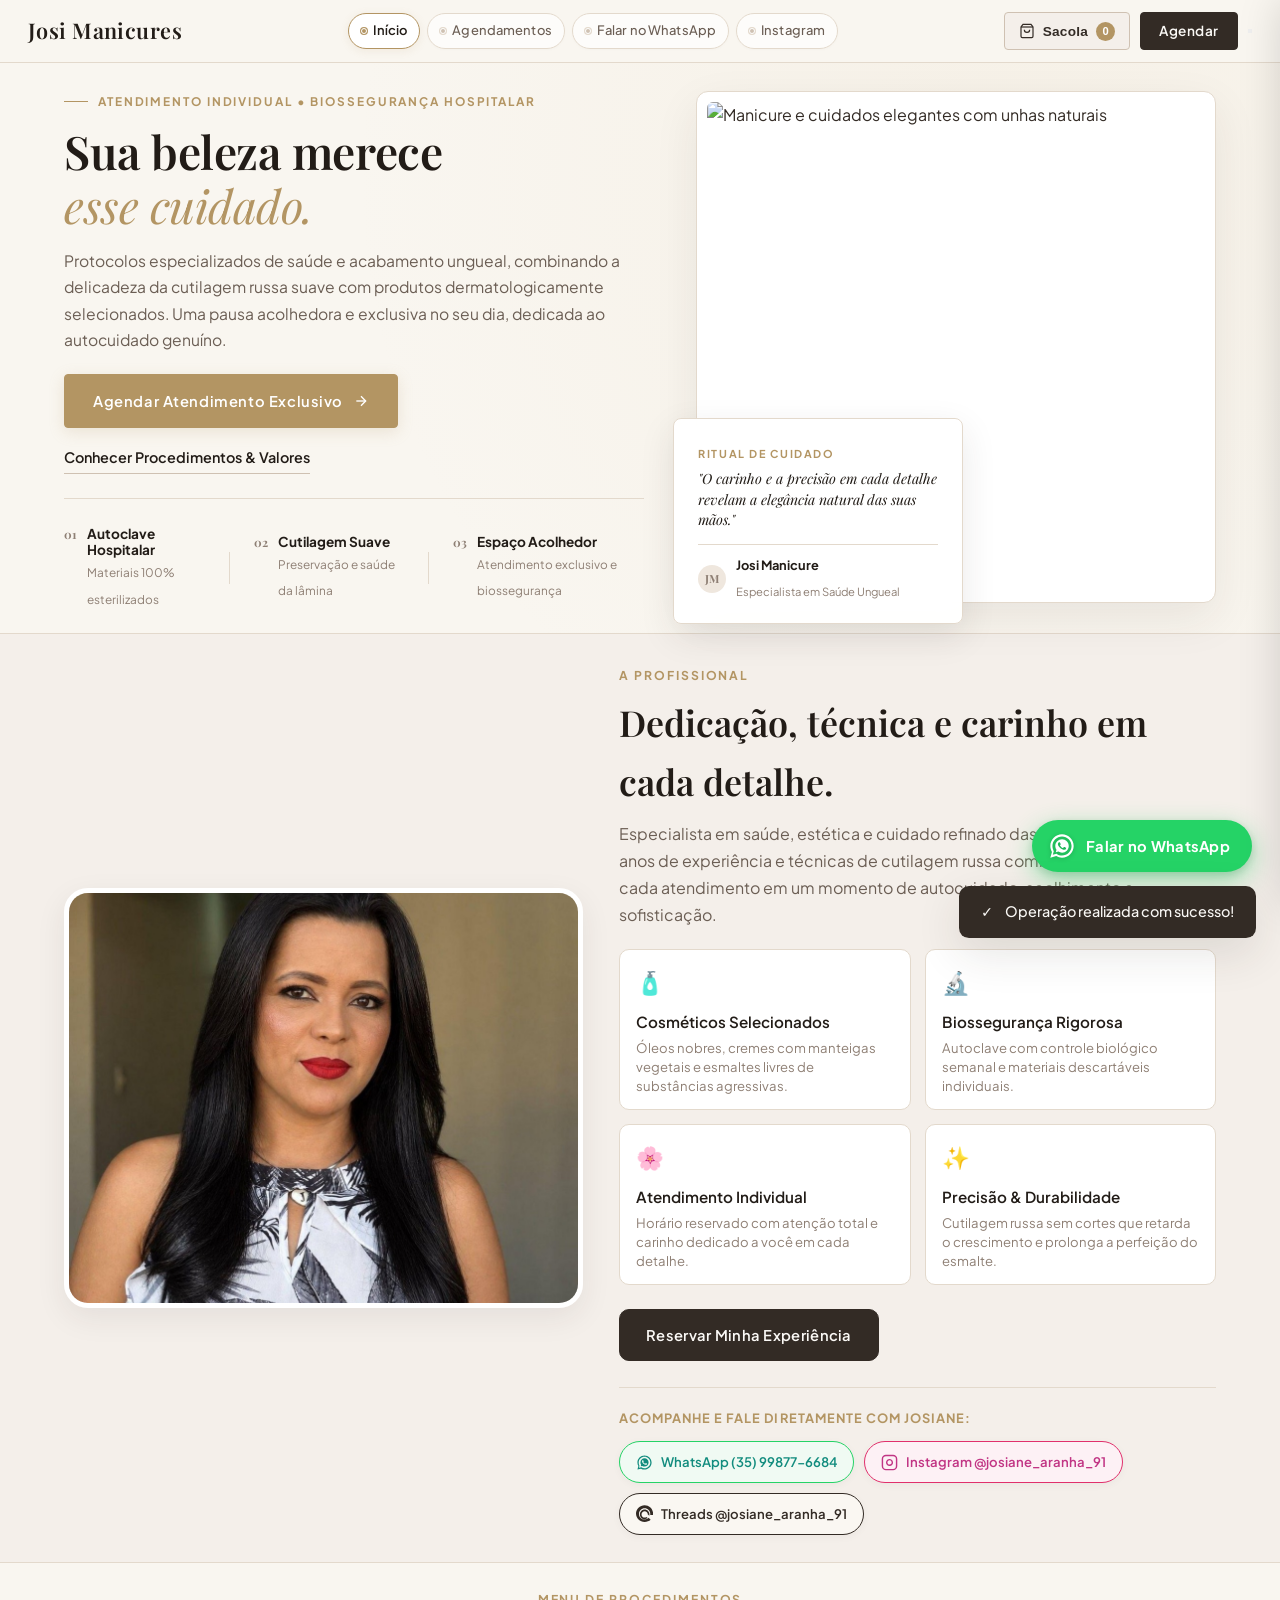
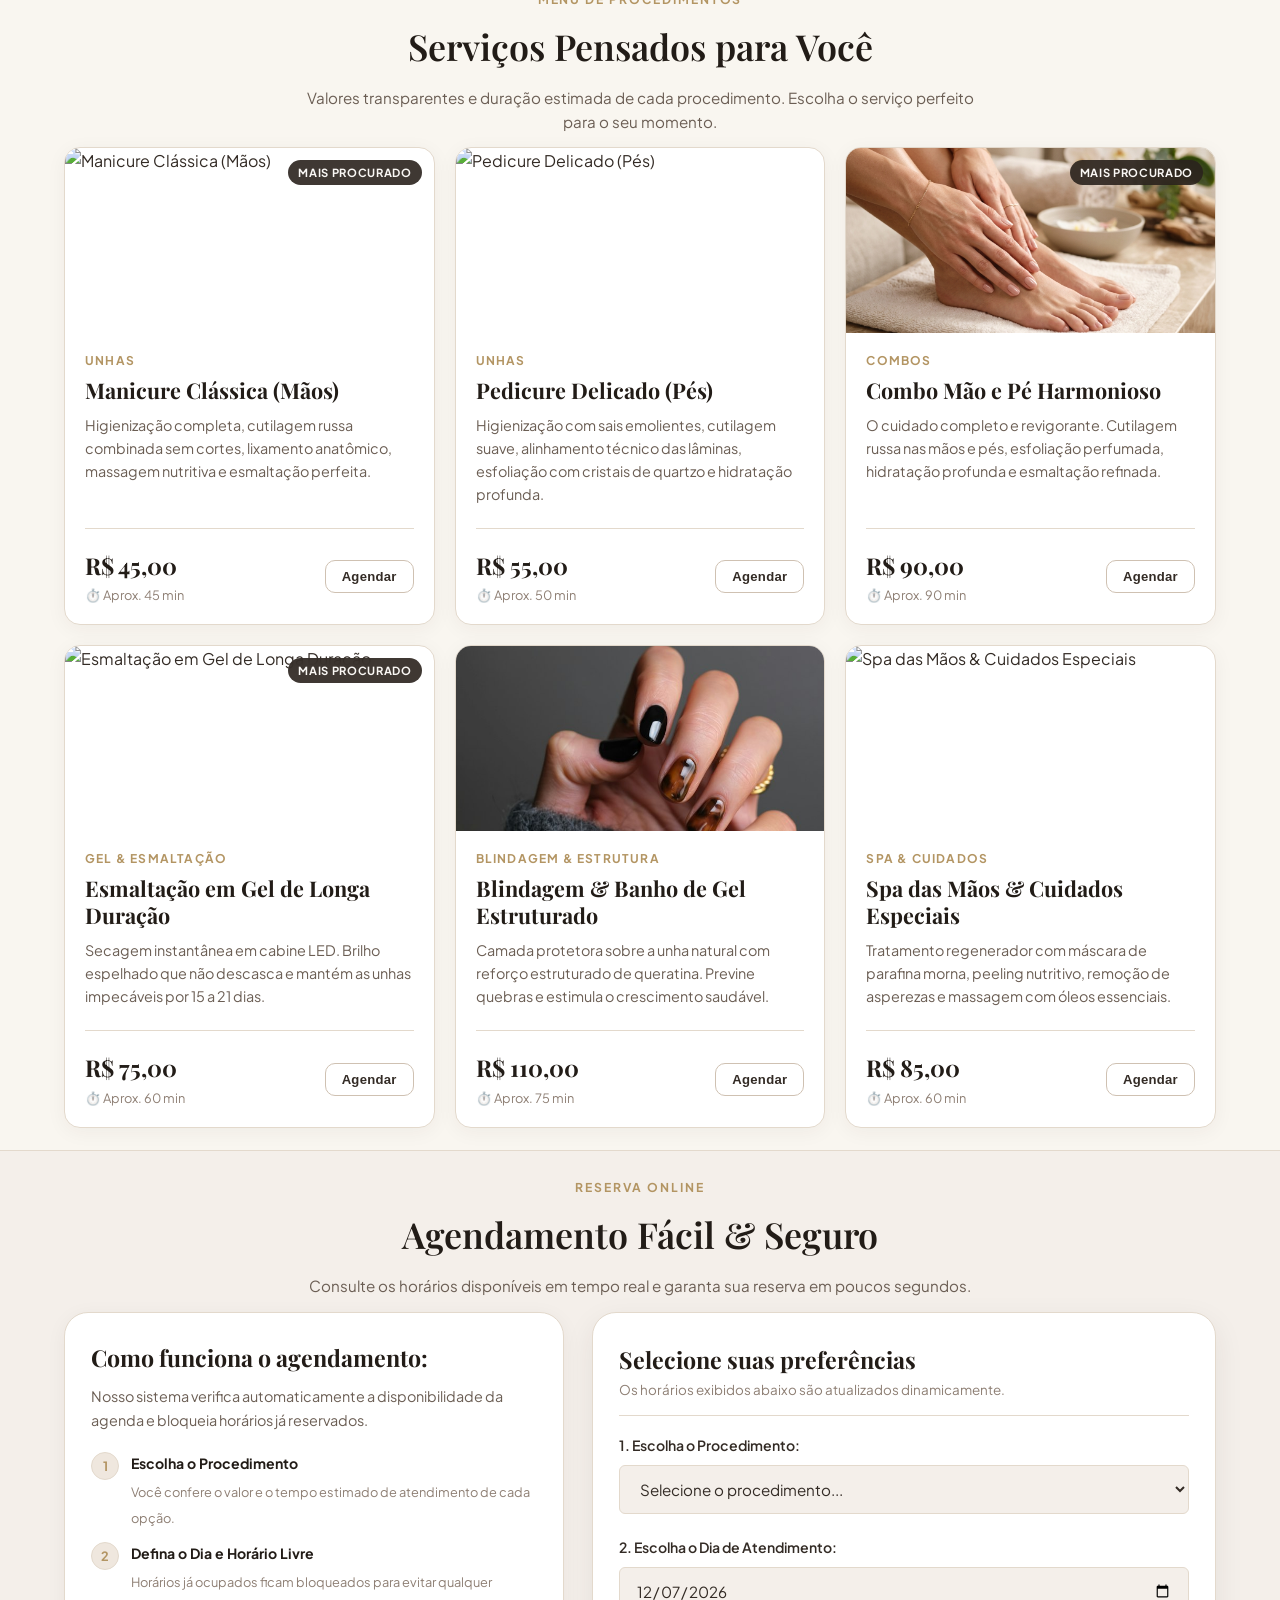
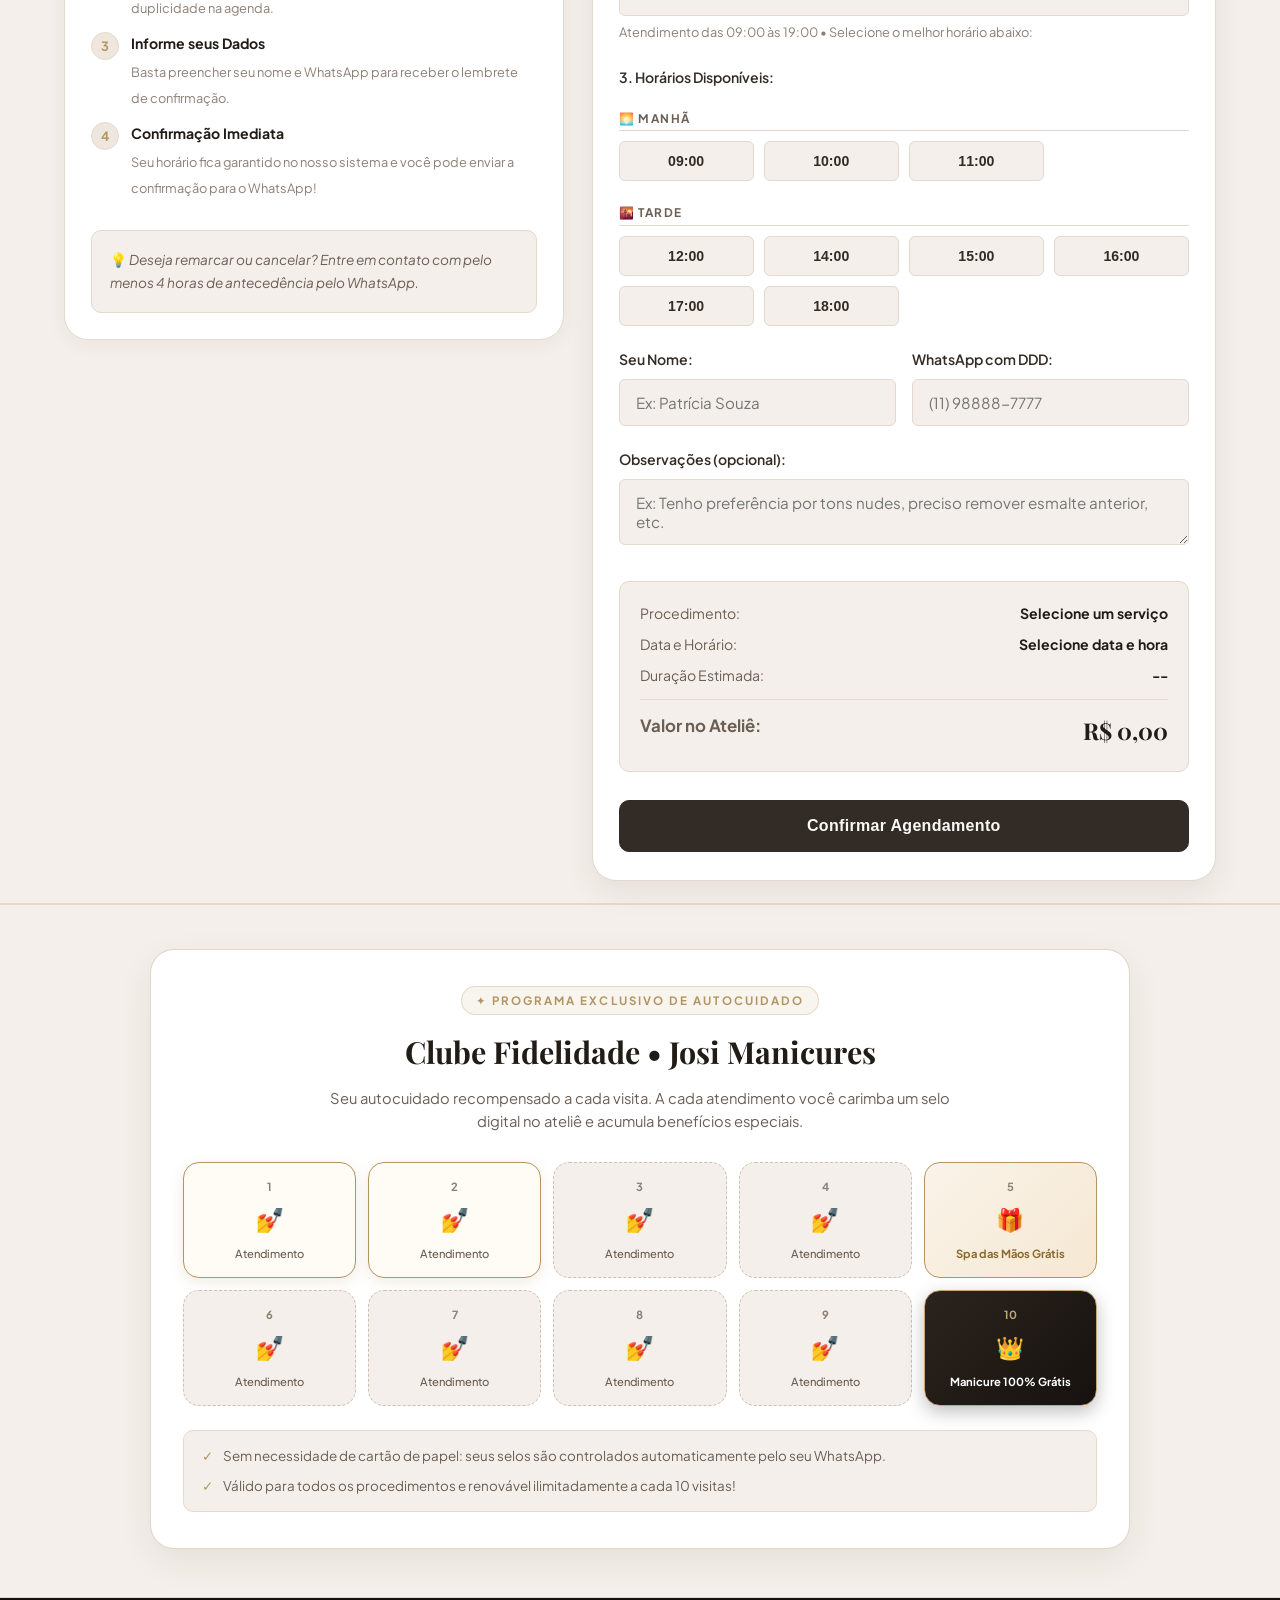
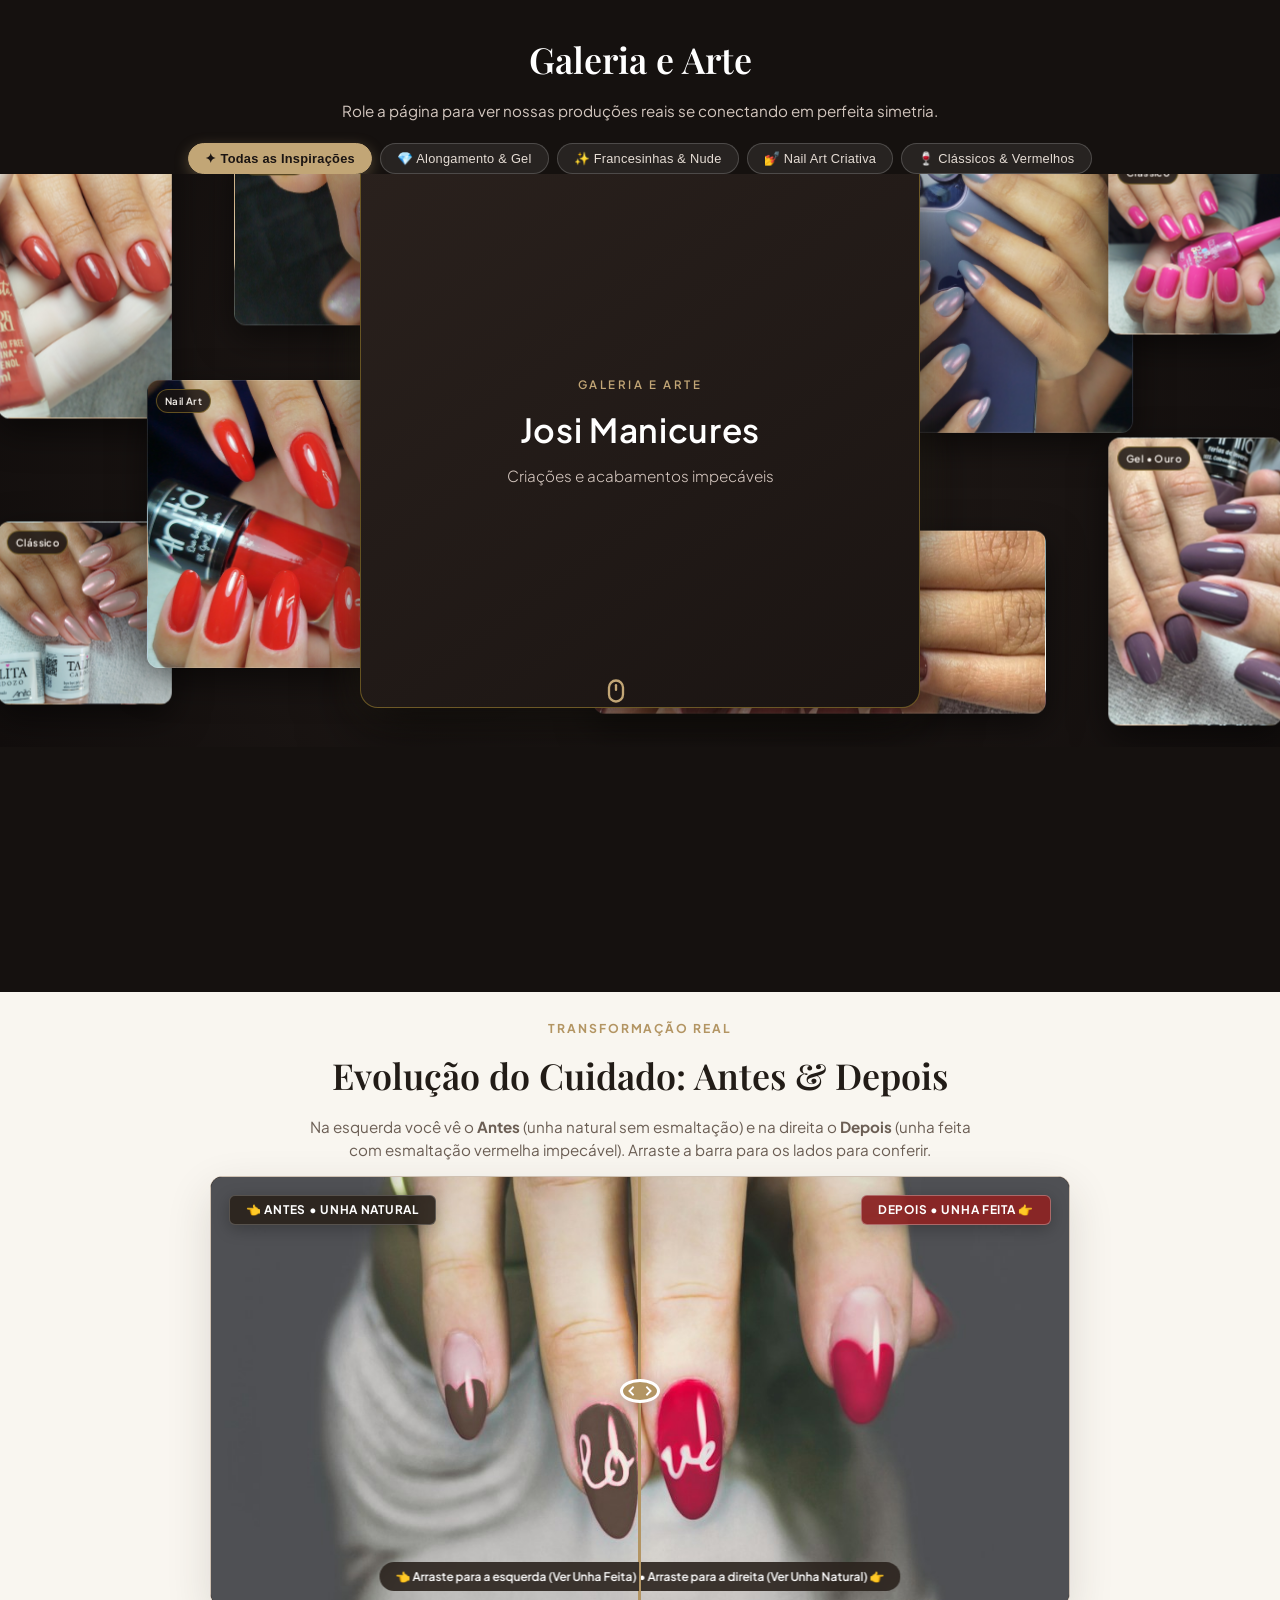
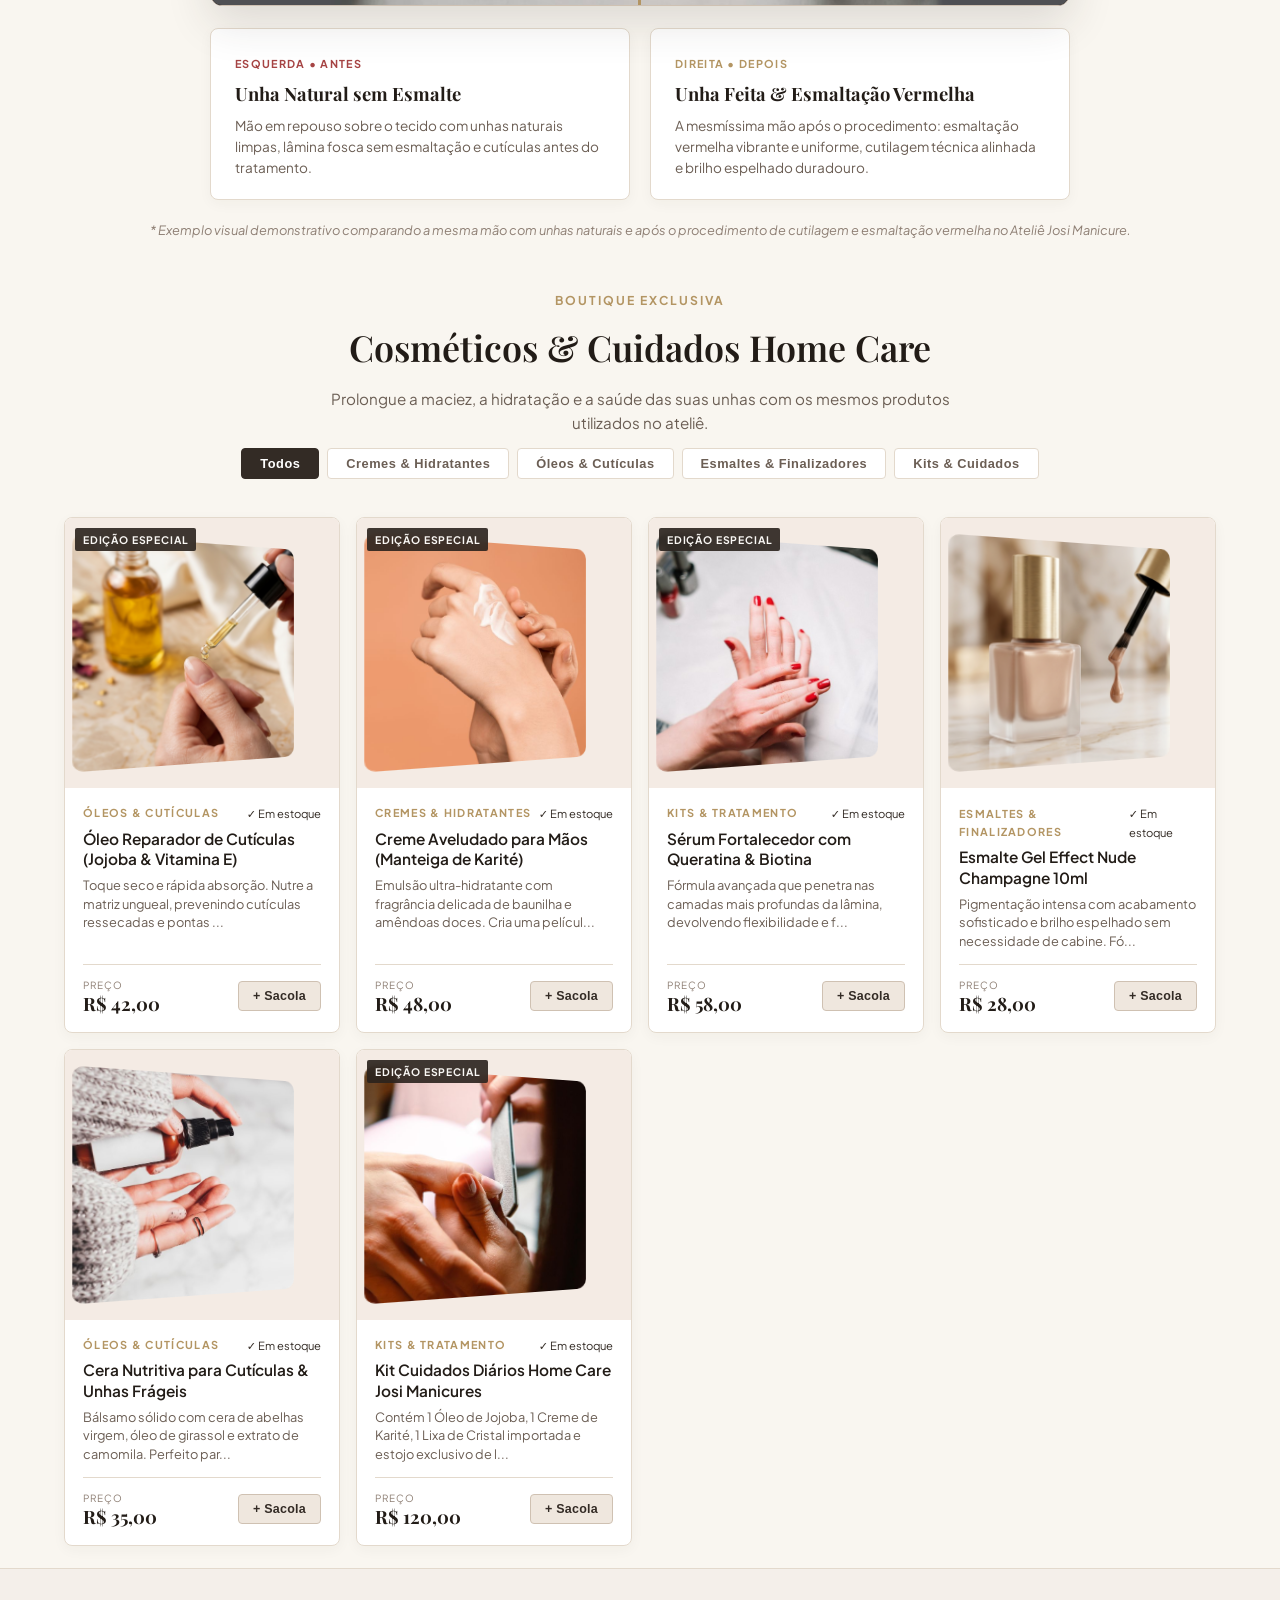
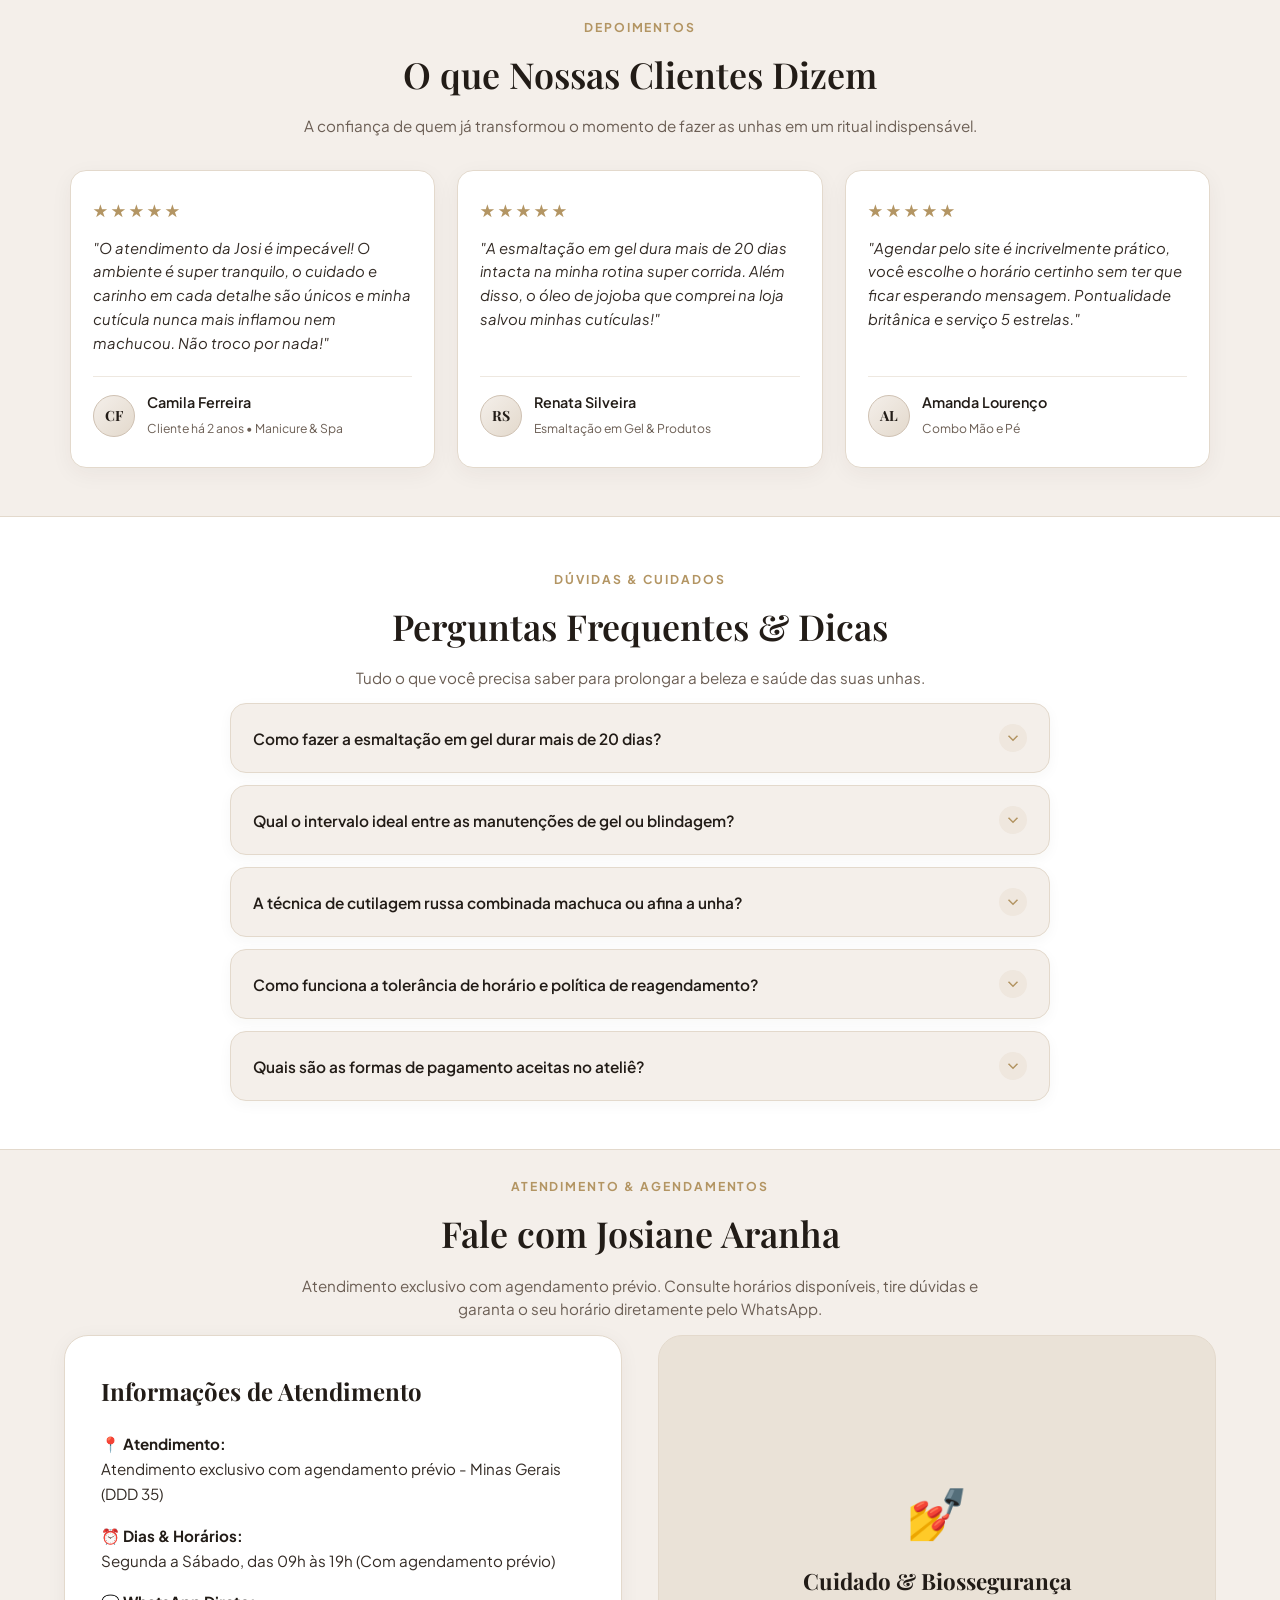
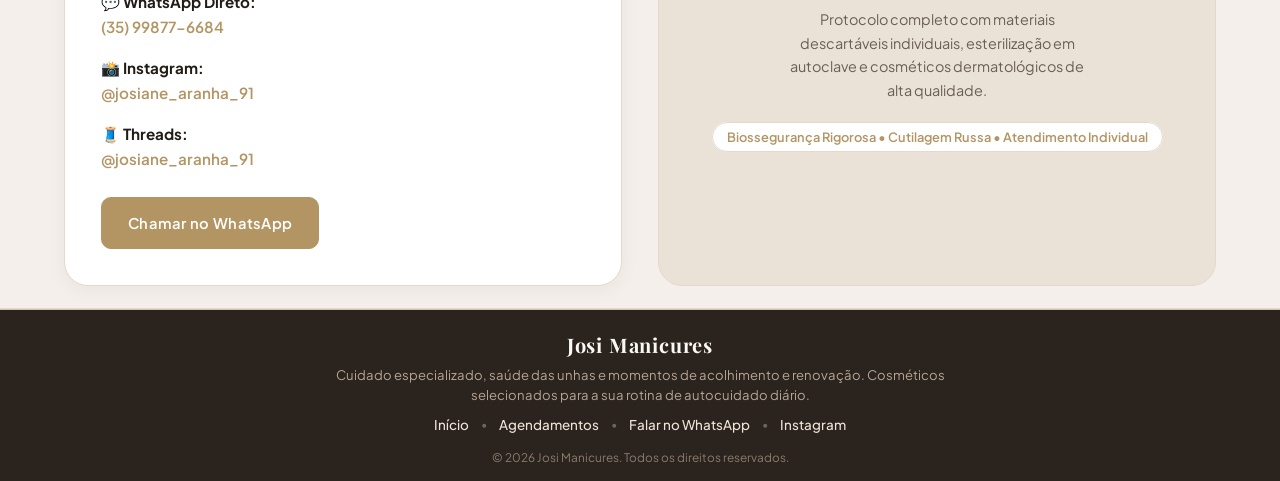
==== commit 6853b1c2: "Ajuste fino: encurtar espaco marrom abaixo do mosaico da galeria, eliminando vacuo escuro" ====
--- a/index.html
+++ b/index.html
@@ -10,7 +10,7 @@
   <link rel="preconnect" href="https://fonts.gstatic.com" crossorigin>
   <link href="https://fonts.googleapis.com/css2?family=Playfair+Display:ital,wght@0,400;0,500;0,600;0,700;1,400;1,500&family=Plus+Jakarta+Sans:wght@300;400;500;600;700&display=swap" rel="stylesheet">
   
-  <link rel="stylesheet" href="styles.css?v=3.8">
+  <link rel="stylesheet" href="styles.css?v=3.9">
 </head>
 <body>
 
@@ -1021,6 +1021,6 @@
 
   <!-- Carregamento da Camada de Dados e Lógica do Cliente -->
   <script src="supabase-client.js"></script>
-  <script src="script.js?v=3.8"></script>
+  <script src="script.js?v=3.9"></script>
 </body>
 </html>
--- a/styles.css
+++ b/styles.css
@@ -2405,32 +2405,44 @@
   margin: 0 auto;
 }
 
+.mosaic-gallery-section {
+  position: relative;
+  background: #15110F;
+  padding-top: 32px;
+  padding-bottom: 0;
+  color: #FFFFFF;
+  overflow: visible;
+}
+
 .mosaic-scroll-track {
   position: relative;
-  height: 118vh;
+  height: calc(min(62vh, 560px) + 260px);
   view-timeline-name: --gallery-scroll-timeline;
   view-timeline-axis: block;
+  margin-bottom: 0;
 }
 
 .mosaic-sticky-viewport {
   position: sticky;
-  top: 60px;
-  height: calc(100vh - 60px);
+  top: 65px;
+  height: auto;
+  min-height: min(60vh, 520px);
   width: 100%;
   display: flex;
+  flex-direction: column;
   align-items: center;
   justify-content: center;
   overflow: hidden;
   background: radial-gradient(circle at center, #241D1A 0%, #120E0D 100%);
+  padding: 14px 0 22px; /* Reduzido para eliminar o vão marrom escuro excessivo */
 }
 
 .mosaic-wrapper {
-  --size-base: 105px;
-  --mosaic-gap: 12px;
+  --size-base: 95px;
+  --mosaic-gap: 10px;
   width: 95vw;
-  max-width: 1250px;
-  height: 75vh;
-  max-height: 680px;
+  max-width: 1180px;
+  height: min(56vh, 480px);
   display: grid;
   grid-template-columns: 1fr 2fr var(--size-base) 2fr 1fr;
   grid-template-rows: 1fr var(--size-base) 1fr;
@@ -2441,6 +2453,7 @@
   gap: var(--mosaic-gap);
   position: relative;
   perspective: 1200px;
+  margin: 0 auto;
 }
 
 .mosaic-tile {
@@ -2599,24 +2612,25 @@
 
 /* Indicador e Efeitos de Interação quando o mosaico está montado */
 .mosaic-assembled-pill {
-  position: absolute;
-  bottom: 28px;
-  left: 50%;
-  transform: translateX(-50%) translateY(20px);
-  background: rgba(36, 27, 23, 0.92);
+  position: relative;
+  bottom: auto;
+  left: auto;
+  margin-top: 14px;
+  transform: translateY(8px);
+  background: rgba(36, 27, 23, 0.95);
   border: 1px solid rgba(212, 175, 55, 0.45);
   color: #F8EFE6;
-  padding: 10px 24px;
+  padding: 8px 22px;
   border-radius: 999px;
-  font-size: 0.84rem;
+  font-size: 0.82rem;
   letter-spacing: 0.03em;
-  display: flex;
+  display: inline-flex;
   align-items: center;
   gap: 10px;
   opacity: 0;
   pointer-events: none;
-  transition: opacity 0.4s cubic-bezier(0.16, 1, 0.3, 1), transform 0.4s cubic-bezier(0.16, 1, 0.3, 1);
-  box-shadow: 0 12px 30px rgba(0, 0, 0, 0.6), 0 0 20px rgba(212, 175, 55, 0.15);
+  transition: opacity 0.3s ease, transform 0.3s ease;
+  box-shadow: 0 8px 25px rgba(0, 0, 0, 0.6), 0 0 15px rgba(212, 175, 55, 0.15);
   z-index: 25;
   backdrop-filter: blur(8px);
   font-family: var(--font-body);
@@ -2624,7 +2638,8 @@
 
 .mosaic-assembled-pill.show {
   opacity: 1;
-  transform: translateX(-50%) translateY(0);
+  transform: translateY(0);
+  pointer-events: auto;
 }
 
 .mosaic-assembled-pill .pill-dot {
@@ -2686,30 +2701,31 @@
   }
 
   .mosaic-scroll-track {
-    height: 110vh;
+    height: calc(min(58vh, 390px) + 210px);
   }
   .mosaic-sticky-viewport {
-    height: calc(100vh - 52px);
+    height: auto;
     top: 52px;
+    padding: 10px 0 16px;
+    min-height: auto;
   }
   .mosaic-wrapper {
-    --size-base: 50px;
+    --size-base: 46px;
     gap: 5px;
-    height: 64vh;
-    width: 94vw;
+    height: min(54vh, 360px);
+    width: 95vw;
   }
   .mosaic-tile.center {
-    --mouse-w: 220px;
+    --mouse-w: 200px;
     transform: none;
-    padding: 10px;
+    padding: 8px;
   }
   .mosaic-assembled-pill {
-    font-size: 0.72rem;
+    font-size: 0.70rem;
     padding: 6px 14px;
-    bottom: 12px;
-    width: 92%;
-    justify-content: center;
-    text-align: center;
+    margin-top: 10px;
+    width: auto;
+    max-width: 92%;
   }
 
   #avaliacoes {
